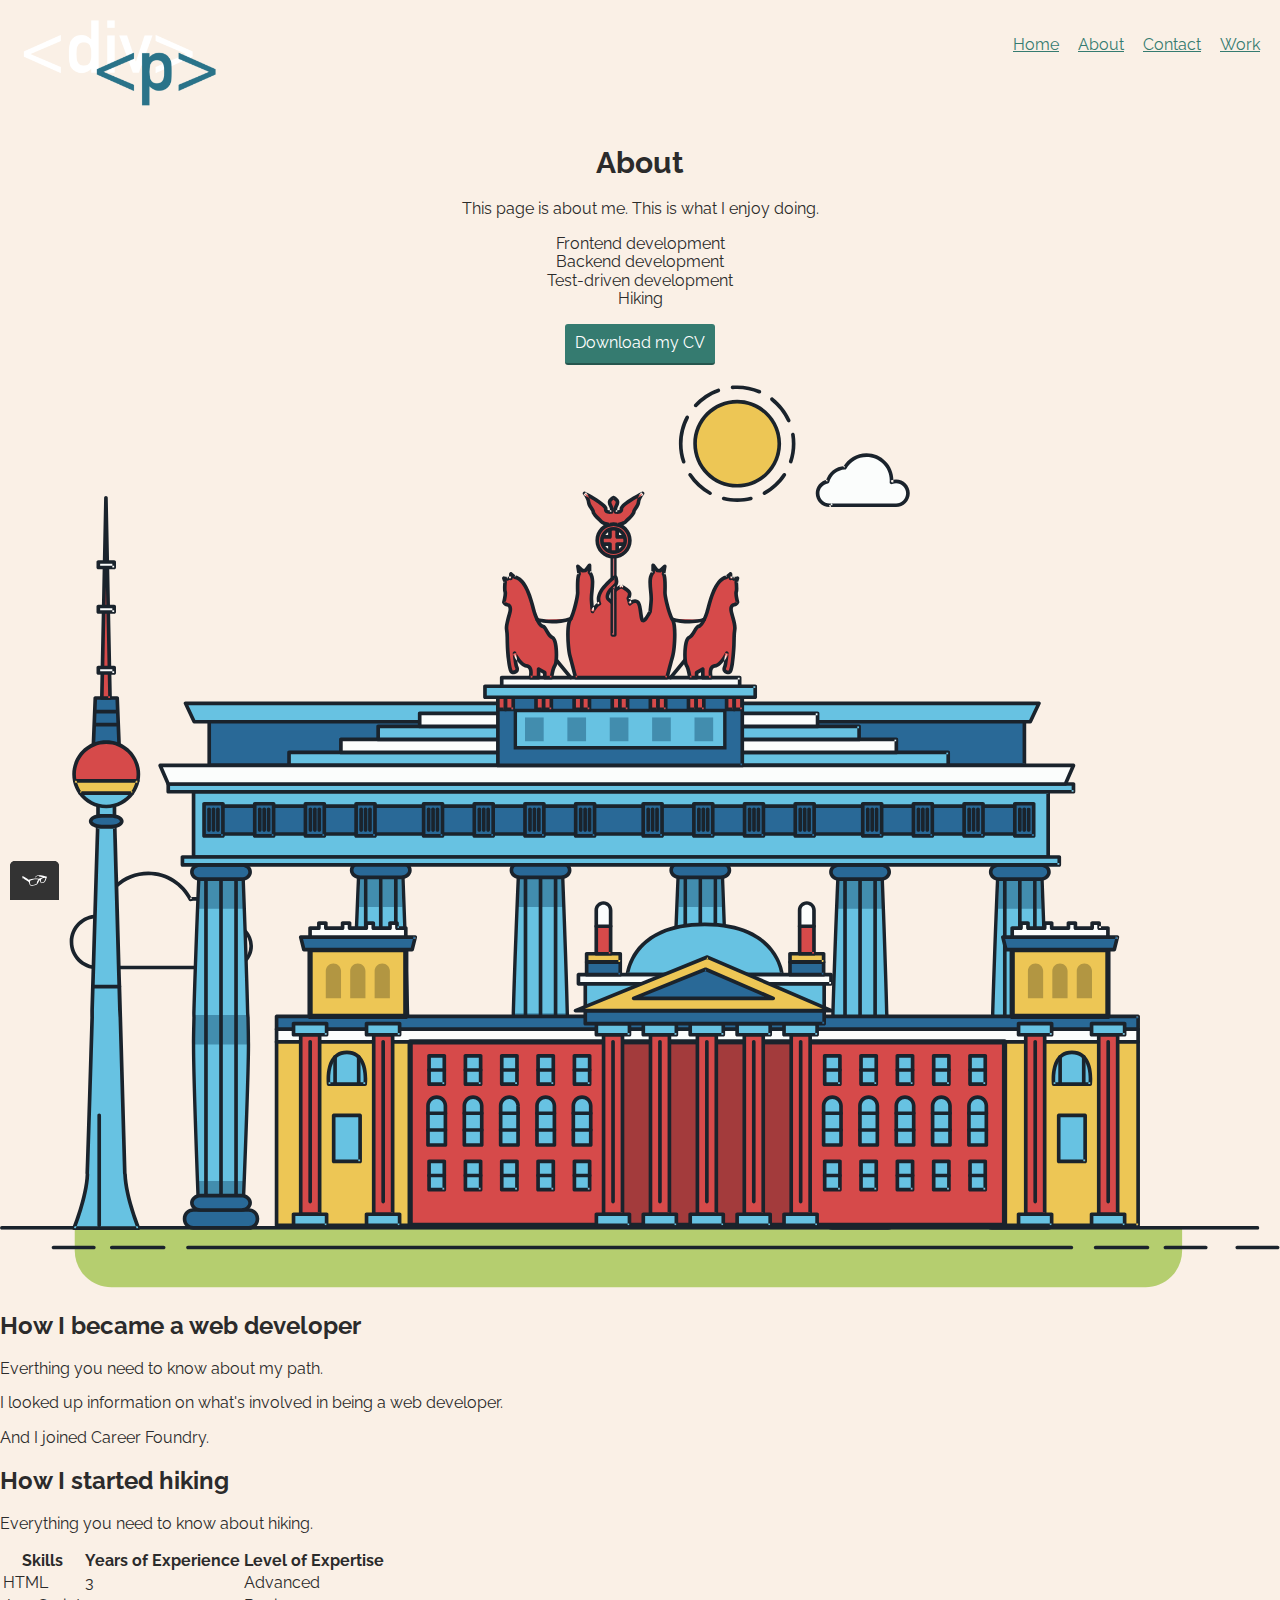
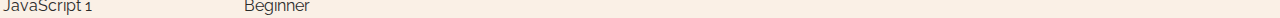
==== about.html @ 0a3f0742 "change favicon" ====
<!DOCTYPE html>
<html>
<head>
    <title>About me</title>
    <link rel="shortcut icon" type="image/png" href="img/arrow-32x32.png">
    <link rel="stylesheet" type="text/css" href="css/normalize.css">
    <link href="https://fonts.googleapis.com/css2?family=Raleway:ital,wght@1,200&display=swap" rel="stylesheet">
    <link rel="stylesheet" type="text/css" href="css/styles.css">
</head>
<body>
    <header class="page-header">
        <!--add a logo-->
        <img src="img/logo.png" alt="logo" class="page-header_item">
        <nav class="main-navigation page-header_item">
            <ul role="menubar" class="navigation-list">
                <li role="presentation">
                    <a href="index.html" role="menuitem" class="navigation-list_item navigation-list_item--active">Home</a>
                </li>
                <li role="presentation">
                    <a href="about.html"role="menuitem" class="navigation-list_item">About</a>
                </li>
                <li role="presentation">
                    <a href="contact.html" role="menuitem" class="navigation-list_item">Contact</a>
                </li>
                <li role="presentation">
                    <a href="work.html" role="menuitem" class="navigation-list_item">Work</a>
                </li>
            </ul>
        </nav>
    </header>
    <div class="about">
        <h1>About</h1>

        <p>This page is about me. This is what I enjoy doing.</p>
        <ul class="list">
            <li>Frontend development</li>
            <li>Backend development</li>
            <li>Test-driven development</li>
            <li>Hiking</li>
        </ul>
        <a href="files/cv.pdf" class="button" download>Download my CV</a>
    </div>
    <div>
        <svg id="about-picture" xmlns="http://www.w3.org/2000/svg" class="berlin-illustration" height="auto" viewBox="0 0 700 505" xmlns:xlink="http://www.w3.org/1999/xlink">
            <defs>
                <polygon id="a" points=".06 231.917 .06 .929 688.717 .929 688.717 231.917"></polygon>
            </defs>
            <g fill="none" fill-rule="evenodd">
              <g transform="translate(0 241)" class="cloud-front">
              <path fill="#1A232C" d="M87.602,29 L87.602,28 C87.326,28.001 87.103,28.024 86.927,28.033 L86.979,29.031 L87.947,28.78 C85.741,20.282 78.041,14.002 68.852,14 C67.858,14 66.904,14.096 65.98,14.231 L66.125,15.22 L67.019,14.772 C62.626,6.015 53.567,0.001 43.102,0 C29.041,0.002 17.524,10.848 16.443,24.632 L17.44,24.71 L17.606,23.724 C16.803,23.589 15.969,23.5 15.102,23.5 C6.817,23.501 0.102,30.215 0.102,38.5 C0.102,46.785 6.817,53.499 15.102,53.5 L87.602,53.5 C94.644,53.499 100.351,47.792 100.352,40.75 C100.351,33.708 94.644,28.001 87.602,28 L87.602,30 C90.573,30 93.254,31.202 95.203,33.149 C97.15,35.097 98.351,37.778 98.352,40.75 C98.351,43.722 97.15,46.403 95.203,48.351 C93.254,50.298 90.573,51.5 87.602,51.5 L15.102,51.5 C11.509,51.5 8.265,50.046 5.909,47.692 C3.555,45.337 2.102,42.093 2.102,38.5 C2.102,34.907 3.555,31.663 5.909,29.308 C8.265,26.954 11.509,25.5 15.102,25.5 C15.831,25.5 16.553,25.575 17.273,25.697 C17.551,25.743 17.832,25.672 18.055,25.499 C18.277,25.325 18.414,25.07 18.436,24.789 C19.436,12.04 30.094,1.998 43.102,2 C52.786,1.999 61.163,7.564 65.231,15.669 C65.425,16.055 65.842,16.272 66.27,16.21 C67.132,16.084 67.988,16 68.852,16 C77.108,15.998 84.027,21.647 86.011,29.283 C86.13,29.741 86.557,30.054 87.031,30.03 C87.27,30.017 87.457,29.999 87.602,30 L87.602,29" transform="translate(38 36)"></path>
                </g>
                <path fill="#B5CE6F" d="M646.484,484.382 C646.484,489.501 644.531,494.62 640.627,498.525 C636.722,502.43 631.603,504.382 626.484,504.382 L60.873,504.382 C55.754,504.382 50.636,502.43 46.731,498.525 C42.826,494.62 40.873,489.501 40.873,484.382 L40.873,471.917 L646.484,471.917 L646.484,484.382"></path>
                <polyline fill="#67C2E2" points="334.824 185.029 101.449 185.029 106.209 195.08 563.438 195.08 568.2 185.029 334.824 185.029"></polyline>
                <path fill="#1A232C" d="M334.824,185.029 L334.824,184.029 L101.449,184.029 C101.104,184.029 100.788,184.203 100.604,184.494 C100.42,184.785 100.398,185.146 100.545,185.457 L105.306,195.508 C105.471,195.856 105.824,196.079 106.209,196.079 L563.438,196.079 C563.824,196.079 564.177,195.856 564.342,195.508 L569.104,185.457 C569.251,185.146 569.229,184.785 569.045,184.494 C568.861,184.203 568.544,184.029 568.2,184.029 L334.824,184.029 L334.824,186.029 L566.62,186.029 L562.806,194.08 L106.842,194.08 L103.029,186.029 L334.824,186.029 L334.824,185.029"></path>
                <polygon fill="#296997" points="114.416 218.974 560.222 218.974 560.222 195.08 114.416 195.08"></polygon>
                <path fill="#1A232C" d="M560.222,218.974 L560.222,217.974 L115.416,217.974 L115.416,196.079 L559.222,196.079 L559.222,218.974 L560.222,218.974 L560.222,217.974 L560.222,218.974 L561.222,218.974 L561.222,195.08 C561.222,194.816 561.115,194.559 560.929,194.372 C560.742,194.186 560.485,194.08 560.222,194.08 L114.416,194.08 C114.152,194.08 113.895,194.186 113.708,194.372 C113.522,194.559 113.416,194.816 113.416,195.08 L113.416,218.974 C113.416,219.237 113.522,219.495 113.708,219.681 C113.895,219.867 114.152,219.974 114.416,219.974 L560.222,219.974 C560.485,219.974 560.742,219.867 560.929,219.681 C561.115,219.495 561.222,219.237 561.222,218.974 L560.222,218.974"></path>
                <polygon fill="#67C2E2" points="105.85 269.08 573.225 269.08 573.225 233.398 105.85 233.398"></polygon>
                <path fill="#1A232C" d="M573.225,233.398 L573.225,232.398 L105.85,232.398 C105.587,232.398 105.329,232.505 105.143,232.691 C104.957,232.877 104.85,233.134 104.85,233.398 L104.85,269.08 C104.85,269.344 104.957,269.601 105.143,269.788 C105.329,269.974 105.587,270.08 105.85,270.08 L573.225,270.08 C573.488,270.08 573.745,269.974 573.932,269.788 C574.118,269.601 574.225,269.344 574.225,269.08 L574.225,233.398 C574.225,233.134 574.118,232.877 573.932,232.691 C573.745,232.505 573.488,232.398 573.225,232.398 L573.225,233.398 L572.225,233.398 L572.225,268.08 L106.85,268.08 L106.85,234.398 L573.225,234.398 L573.225,233.398 L572.225,233.398 L573.225,233.398"></path>
                <polygon fill="#296997" points="116.751 256.508 562.557 256.508 562.557 241.243 116.751 241.243"></polygon>
                <path fill="#1A232C" d="M562.557,256.508 L562.557,255.508 L117.75,255.508 L117.75,242.243 L561.557,242.243 L561.557,256.508 L562.557,256.508 L562.557,255.508 L562.557,256.508 L563.557,256.508 L563.557,241.243 C563.557,240.979 563.45,240.722 563.264,240.535 C563.078,240.349 562.82,240.243 562.557,240.243 L116.75,240.243 C116.487,240.243 116.23,240.349 116.043,240.535 C115.857,240.722 115.751,240.979 115.751,241.243 L115.751,256.508 C115.751,256.771 115.857,257.029 116.043,257.215 C116.23,257.401 116.487,257.508 116.751,257.508 L562.557,257.508 C562.82,257.508 563.077,257.401 563.264,257.215 C563.45,257.029 563.557,256.771 563.557,256.508 L562.557,256.508"></path>
                <polygon fill="#67C2E2" points="158.07 218.974 518.563 218.974 518.563 211.858 158.07 211.858"></polygon>
                <path fill="#1A232C" d="M518.563,211.858 L518.563,210.858 L158.07,210.858 C157.807,210.858 157.549,210.964 157.363,211.151 C157.177,211.337 157.07,211.594 157.07,211.858 L157.07,218.974 C157.07,219.237 157.177,219.495 157.363,219.681 C157.549,219.867 157.807,219.974 158.07,219.974 L518.563,219.974 C518.826,219.974 519.083,219.867 519.27,219.681 C519.456,219.495 519.562,219.237 519.562,218.974 L519.562,211.858 C519.562,211.594 519.456,211.337 519.27,211.151 C519.083,210.964 518.826,210.858 518.563,210.858 L518.563,211.858 L517.563,211.858 L517.563,217.974 L159.07,217.974 L159.07,212.858 L518.563,212.858 L518.563,211.858 L517.563,211.858 L518.563,211.858"></path>
                <polygon fill="#FBFDFC" points="186.438 211.858 490.194 211.858 490.194 204.741 186.438 204.741"></polygon>
                <path fill="#1A232C" d="M490.194,204.741 L490.194,203.741 L186.438,203.741 C186.175,203.741 185.917,203.848 185.731,204.034 C185.545,204.221 185.438,204.478 185.438,204.741 L185.438,211.858 C185.438,212.121 185.545,212.379 185.731,212.565 C185.917,212.751 186.175,212.858 186.438,212.858 L490.194,212.858 C490.458,212.858 490.715,212.751 490.902,212.565 C491.088,212.379 491.194,212.121 491.194,211.858 L491.194,204.741 C491.194,204.478 491.088,204.221 490.902,204.034 C490.715,203.848 490.458,203.741 490.194,203.741 L490.194,204.741 L489.194,204.741 L489.194,210.858 L187.438,210.858 L187.438,205.741 L490.194,205.741 L490.194,204.741 L489.194,204.741 L490.194,204.741"></path>
                <polygon fill="#67C2E2" points="206.805 204.741 469.828 204.741 469.828 197.624 206.805 197.624"></polygon>
                <path fill="#1A232C" d="M469.828,197.624 L469.828,196.624 L206.805,196.624 C206.541,196.624 206.284,196.731 206.098,196.917 C205.911,197.103 205.805,197.361 205.805,197.624 L205.805,204.741 C205.805,205.005 205.911,205.262 206.098,205.449 C206.284,205.635 206.541,205.741 206.805,205.741 L469.828,205.741 C470.091,205.741 470.349,205.635 470.535,205.449 C470.722,205.262 470.828,205.005 470.828,204.741 L470.828,197.624 C470.828,197.361 470.722,197.103 470.535,196.917 C470.349,196.731 470.091,196.624 469.828,196.624 L469.828,197.624 L468.828,197.624 L468.828,203.741 L207.805,203.741 L207.805,198.624 L469.828,198.624 L469.828,197.624 L468.828,197.624 L469.828,197.624"></path>
                <polygon fill="#FBFDFC" points="229.521 197.624 447.111 197.624 447.111 190.509 229.521 190.509"></polygon>
                <path fill="#1A232C" d="M447.111,190.509 L447.111,189.509 L229.521,189.509 C229.258,189.509 229,189.616 228.814,189.802 C228.628,189.988 228.521,190.246 228.521,190.509 L228.521,197.624 C228.521,197.888 228.628,198.145 228.814,198.332 C229,198.518 229.258,198.624 229.521,198.624 L447.111,198.624 C447.375,198.624 447.632,198.518 447.818,198.332 C448.005,198.145 448.111,197.888 448.111,197.624 L448.111,190.509 C448.111,190.246 448.005,189.988 447.818,189.802 C447.632,189.616 447.375,189.509 447.111,189.509 L447.111,190.509 L446.111,190.509 L446.111,196.624 L230.521,196.624 L230.521,191.509 L447.111,191.509 L447.111,190.509 L446.111,190.509 L447.111,190.509"></path>
                <path fill="#67C2E2" d="M135.607,355.447 C135.163,337.766 134.264,313.326 133.648,297.387 C133.274,287.721 133.004,281.18 133.004,281.18 L108.722,281.18 C108.722,281.18 108.452,287.721 108.079,297.387 C107.462,313.326 106.563,337.766 106.119,355.447 C105.953,362.059 105.85,367.732 105.85,371.653 L105.85,371.654 C105.85,386.117 107.243,424.332 108.089,446.189 C108.457,455.706 108.722,462.126 108.722,462.126 L133.004,462.126 C133.004,462.126 133.269,455.706 133.637,446.189 C134.482,424.332 135.876,386.117 135.876,371.654 L135.876,371.653 C135.876,367.732 135.773,362.059 135.607,355.447"></path>
                <path fill="#428DAE" d="M133.648 297.387L108.079 297.387C108.452 287.721 108.722 281.18 108.722 281.18L133.004 281.18C133.004 281.18 133.274 287.721 133.648 297.387M135.876 371.654L105.85 371.654 105.85 371.653C105.85 367.732 105.953 362.059 106.119 355.447L135.607 355.447C135.773 362.059 135.876 367.732 135.876 371.653L135.876 371.654M133.004 462.126L108.722 462.126C108.722 462.126 108.457 455.706 108.089 446.189L133.637 446.189C133.269 455.706 133.004 462.126 133.004 462.126"></path>
                <path fill="#1A232C" d="M109.612,461.199 L132.114,461.199 C132.447,453.007 134.949,390.886 134.949,371.653 C134.949,352.42 132.447,290.299 132.114,282.108 L109.612,282.108 C109.279,290.299 106.778,352.42 106.778,371.653 C106.778,390.886 109.279,453.007 109.612,461.199 Z M133.895,463.054 L107.832,463.054 L107.794,462.164 C107.766,461.466 104.922,392.193 104.922,371.653 C104.922,351.114 107.766,281.839 107.794,281.142 L107.832,280.252 L133.895,280.252 L133.931,281.142 C133.96,281.839 136.804,351.114 136.804,371.653 C136.804,392.193 133.96,461.466 133.931,462.164 L133.895,463.054 L133.895,463.054 Z"></path>
                <path fill="#1A232C" d="M111.638 281.18L111.638 462.126C111.638 462.679 112.086 463.126 112.638 463.126 113.19 463.126 113.638 462.679 113.638 462.126L113.638 281.18C113.638 280.628 113.19 280.18 112.638 280.18 112.086 280.18 111.638 280.628 111.638 281.18M119.863 281.18L119.863 462.126C119.863 462.679 120.311 463.126 120.863 463.126 121.416 463.126 121.863 462.679 121.863 462.126L121.863 281.18C121.863 280.628 121.416 280.18 120.863 280.18 120.311 280.18 119.863 280.628 119.863 281.18M128.088 281.18L128.088 462.126C128.088 462.679 128.536 463.126 129.088 463.126 129.64 463.126 130.088 462.679 130.088 462.126L130.088 281.18C130.088 280.628 129.64 280.18 129.088 280.18 128.536 280.18 128.088 280.628 128.088 281.18"></path>
                <path fill="#296997" d="M136.79,277.265 C136.79,279.418 134.675,281.18 132.09,281.18 L109.636,281.18 C107.051,281.18 104.936,279.418 104.936,277.265 C104.936,275.111 107.051,273.349 109.636,273.349 L132.09,273.349 C134.675,273.349 136.79,275.111 136.79,277.265"></path>
                <path fill="#1A232C" d="M136.79,277.265 L135.79,277.265 C135.789,278.005 135.433,278.704 134.769,279.262 C134.109,279.814 133.155,280.181 132.09,280.18 L109.636,280.18 C108.571,280.181 107.617,279.814 106.956,279.262 C106.293,278.704 105.936,278.005 105.936,277.265 C105.936,276.524 106.293,275.825 106.957,275.267 C107.617,274.715 108.571,274.348 109.636,274.349 L132.09,274.349 C133.155,274.348 134.109,274.716 134.769,275.267 C135.433,275.825 135.789,276.524 135.79,277.265 L137.79,277.265 C137.791,275.851 137.09,274.593 136.049,273.731 C135.006,272.863 133.61,272.35 132.09,272.349 L109.636,272.349 C108.116,272.35 106.72,272.863 105.676,273.731 C104.636,274.593 103.935,275.851 103.936,277.265 C103.935,278.678 104.636,279.937 105.677,280.798 C106.72,281.666 108.116,282.179 109.636,282.18 L132.09,282.18 C133.61,282.179 135.006,281.666 136.049,280.798 C137.09,279.937 137.791,278.678 137.79,277.265 L136.79,277.265"></path>
                <path fill="#296997" d="M140.775,467.217 C140.775,469.803 138.661,471.917 136.076,471.917 L105.65,471.917 C103.065,471.917 100.951,469.803 100.951,467.217 L100.951,466.825 C100.951,464.241 103.065,462.126 105.65,462.126 L136.076,462.126 C138.661,462.126 140.775,464.241 140.775,466.825 L140.775,467.217"></path>
                <path fill="#1A232C" d="M140.775,467.217 L139.775,467.217 C139.775,468.235 139.361,469.155 138.688,469.83 C138.013,470.503 137.093,470.917 136.076,470.917 L105.65,470.917 C104.633,470.917 103.713,470.504 103.038,469.83 C102.365,469.155 101.951,468.235 101.951,467.217 L101.951,466.825 C101.951,465.808 102.365,464.889 103.038,464.214 C103.713,463.54 104.633,463.127 105.65,463.126 L136.076,463.126 C137.093,463.127 138.013,463.54 138.688,464.214 C139.362,464.889 139.775,465.808 139.775,466.825 L139.775,467.217 L141.775,467.217 L141.775,466.825 C141.772,463.684 139.217,461.13 136.076,461.126 L105.65,461.126 C102.509,461.13 99.955,463.684 99.951,466.825 L99.951,467.217 C99.954,470.36 102.509,472.914 105.65,472.917 L136.076,472.917 C139.217,472.914 141.772,470.36 141.775,467.217 L140.775,467.217"></path>
                <path fill="#296997" d="M136.79,458.208 C136.79,460.363 134.675,462.126 132.09,462.126 L109.636,462.126 C107.051,462.126 104.936,460.363 104.936,458.208 C104.936,456.057 107.051,454.292 109.636,454.292 L132.09,454.292 C134.675,454.292 136.79,456.057 136.79,458.208"></path>
                <path fill="#1A232C" d="M136.79,458.208 L135.79,458.208 C135.789,458.949 135.432,459.649 134.769,460.207 C134.108,460.76 133.154,461.128 132.09,461.126 L109.636,461.126 C108.572,461.128 107.617,460.76 106.957,460.207 C106.293,459.649 105.936,458.949 105.936,458.208 C105.936,457.47 106.293,456.77 106.957,456.212 C107.617,455.659 108.572,455.291 109.636,455.292 L132.09,455.292 C133.154,455.291 134.108,455.659 134.769,456.212 C135.433,456.77 135.789,457.47 135.79,458.208 L137.79,458.208 C137.791,456.796 137.09,455.538 136.05,454.675 C135.006,453.808 133.61,453.294 132.09,453.292 L109.636,453.292 C108.115,453.294 106.719,453.808 105.676,454.675 C104.636,455.538 103.935,456.796 103.936,458.208 C103.935,459.622 104.636,460.881 105.676,461.743 C106.72,462.611 108.116,463.125 109.636,463.126 L132.09,463.126 C133.61,463.125 135.006,462.611 136.05,461.743 C137.09,460.881 137.791,459.622 137.79,458.208 L136.79,458.208"></path>
                <path fill="#67C2E2" d="M572.471,355.447 C572.025,337.766 571.126,313.326 570.51,297.387 C570.137,287.721 569.867,281.18 569.867,281.18 L545.585,281.18 C545.585,281.18 545.315,287.721 544.942,297.387 C544.326,313.326 543.427,337.766 542.981,355.447 C542.815,362.059 542.713,367.732 542.713,371.653 L542.713,371.654 C542.713,386.117 544.107,424.332 544.952,446.189 C545.32,455.706 545.585,462.126 545.585,462.126 L569.867,462.126 C569.867,462.126 570.132,455.706 570.499,446.189 C571.346,424.332 572.739,386.117 572.739,371.654 L572.739,371.653 C572.739,367.732 572.637,362.059 572.471,355.447"></path>
                <path fill="#428DAE" d="M569.582 297.387L566.951 297.387 566.951 282.108 568.977 282.108C569.063 284.206 569.29 289.841 569.582 297.387M564.951 297.387L545.871 297.387C546.162 289.841 546.39 284.206 546.476 282.108L564.951 282.108 564.951 297.387M571.8 369.187L566.951 369.187 566.951 356.265 571.562 356.265C571.685 361.272 571.771 365.701 571.8 369.187M564.951 369.187L543.653 369.187C543.684 365.512 543.777 360.79 543.912 355.447L553.551 355.447 553.551 356.265 564.951 356.265 564.951 369.187"></path>
                <path fill="#1A232C" d="M546.476,461.199 L568.977,461.199 C569.31,453.007 571.812,390.886 571.812,371.653 C571.812,352.42 569.31,290.299 568.977,282.108 L546.476,282.108 C546.142,290.299 543.642,352.42 543.642,371.653 C543.642,390.886 546.142,453.007 546.476,461.199 M570.758,463.054 L544.694,463.054 L544.658,462.164 C544.629,461.466 541.785,392.193 541.785,371.653 C541.785,351.114 544.629,281.839 544.658,281.142 L544.694,280.252 L570.758,280.252 L570.795,281.142 C570.823,281.839 573.667,351.114 573.667,371.653 C573.667,392.193 570.823,461.466 570.795,462.164 L570.758,463.054"></path>
                <path fill="#1A232C" d="M548.501 281.18L548.501 462.126C548.501 462.679 548.949 463.126 549.501 463.126 550.053 463.126 550.501 462.679 550.501 462.126L550.501 281.18C550.501 280.628 550.053 280.18 549.501 280.18 548.949 280.18 548.501 280.628 548.501 281.18M556.727 281.18L556.727 462.126C556.727 462.679 557.174 463.126 557.727 463.126 558.279 463.126 558.727 462.679 558.727 462.126L558.727 281.18C558.727 280.628 558.279 280.18 557.727 280.18 557.174 280.18 556.727 280.628 556.727 281.18M564.951 281.18L564.951 462.126C564.951 462.679 565.399 463.126 565.951 463.126 566.503 463.126 566.951 462.679 566.951 462.126L566.951 281.18C566.951 280.628 566.503 280.18 565.951 280.18 565.399 280.18 564.951 280.628 564.951 281.18"></path>
                <path fill="#296997" d="M573.653,277.265 C573.653,279.418 571.537,281.18 568.953,281.18 L546.499,281.18 C543.915,281.18 541.799,279.418 541.799,277.265 C541.799,275.111 543.915,273.349 546.499,273.349 L568.953,273.349 C571.537,273.349 573.653,275.111 573.653,277.265"></path>
                <path fill="#1A232C" d="M573.653,277.265 L572.653,277.265 C572.653,278.005 572.296,278.704 571.632,279.262 C570.972,279.814 570.017,280.181 568.953,280.18 L546.499,280.18 C545.435,280.181 544.48,279.814 543.82,279.262 C543.156,278.704 542.8,278.005 542.799,277.265 C542.8,276.525 543.156,275.825 543.82,275.267 C544.481,274.715 545.435,274.348 546.499,274.349 L568.953,274.349 C570.017,274.348 570.972,274.715 571.632,275.267 C572.296,275.825 572.653,276.525 572.653,277.265 L574.653,277.265 C574.654,275.851 573.953,274.593 572.912,273.731 C571.869,272.863 570.473,272.35 568.953,272.349 L546.499,272.349 C544.979,272.35 543.583,272.863 542.54,273.731 C541.499,274.593 540.798,275.851 540.799,277.265 C540.798,278.679 541.499,279.937 542.54,280.798 C543.583,281.666 544.979,282.179 546.499,282.18 L568.953,282.18 C570.473,282.179 571.869,281.666 572.912,280.798 C573.953,279.937 574.654,278.679 574.653,277.265 L573.653,277.265"></path>
                <path fill="#296997" d="M577.639,467.217 C577.639,469.803 575.524,471.917 572.938,471.917 L542.514,471.917 C539.929,471.917 537.813,469.803 537.813,467.217 L537.813,466.825 C537.813,464.241 539.929,462.126 542.514,462.126 L572.938,462.126 C575.524,462.126 577.639,464.241 577.639,466.825 L577.639,467.217"></path>
                <path fill="#1A232C" d="M577.639,467.217 L576.639,467.217 C576.638,468.235 576.225,469.155 575.551,469.83 C574.876,470.503 573.956,470.917 572.938,470.917 L542.514,470.917 C541.497,470.917 540.576,470.503 539.901,469.83 C539.227,469.155 538.814,468.234 538.813,467.217 L538.813,466.825 C538.814,465.808 539.227,464.889 539.901,464.214 C540.576,463.54 541.497,463.127 542.514,463.126 L572.938,463.126 C573.956,463.127 574.876,463.54 575.551,464.214 C576.225,464.888 576.638,465.808 576.639,466.825 L576.639,467.217 L578.639,467.217 L578.639,466.825 C578.635,463.684 576.081,461.13 572.938,461.126 L542.514,461.126 C539.372,461.13 536.817,463.684 536.813,466.825 L536.813,467.217 C536.817,470.36 539.372,472.914 542.514,472.917 L572.938,472.917 C576.081,472.914 578.635,470.359 578.639,467.217 L577.639,467.217"></path>
                <path fill="#296997" d="M573.653,458.208 C573.653,460.363 571.537,462.126 568.953,462.126 L546.499,462.126 C543.915,462.126 541.799,460.363 541.799,458.208 C541.799,456.057 543.915,454.292 546.499,454.292 L568.953,454.292 C571.537,454.292 573.653,456.057 573.653,458.208"></path>
                <path fill="#1A232C" d="M573.653,458.208 L572.653,458.208 C572.653,458.949 572.296,459.649 571.632,460.207 C570.971,460.76 570.017,461.128 568.953,461.126 L546.499,461.126 C545.435,461.128 544.481,460.76 543.82,460.207 C543.157,459.649 542.799,458.949 542.799,458.208 C542.799,457.47 543.156,456.77 543.82,456.212 C544.481,455.659 545.435,455.291 546.499,455.292 L568.953,455.292 C570.017,455.291 570.971,455.659 571.632,456.212 C572.296,456.77 572.653,457.47 572.653,458.208 L574.653,458.208 C574.654,456.796 573.953,455.538 572.912,454.675 C571.869,453.808 570.473,453.294 568.953,453.292 L546.499,453.292 C544.979,453.294 543.583,453.808 542.54,454.675 C541.499,455.538 540.798,456.796 540.799,458.208 C540.798,459.622 541.499,460.881 542.54,461.743 C543.583,462.611 544.979,463.125 546.499,463.126 L568.953,463.126 C570.473,463.125 571.869,462.611 572.912,461.743 C573.953,460.881 574.654,459.622 574.653,458.208 L573.653,458.208"></path>
                <path fill="#67C2E2" d="M485.098,355.447 C484.654,337.766 483.753,313.326 483.137,297.387 C482.764,287.721 482.494,281.18 482.494,281.18 L458.213,281.18 C458.213,281.18 457.942,287.721 457.569,297.387 C456.953,313.326 456.055,337.766 455.608,355.447 C455.443,362.059 455.34,367.732 455.34,371.653 L455.34,371.654 C455.34,386.117 456.733,424.332 457.58,446.189 C457.948,455.706 458.213,462.126 458.213,462.126 L482.494,462.126 C482.494,462.126 482.759,455.706 483.126,446.189 C483.973,424.332 485.366,386.117 485.366,371.654 L485.366,371.653 C485.366,367.732 485.265,362.059 485.098,355.447"></path>
                <path fill="#428DAE" d="M483.137 297.387L457.569 297.387C457.942 287.721 458.213 281.18 458.213 281.18L482.494 281.18C482.494 281.18 482.764 287.721 483.137 297.387M485.355 369.187L455.351 369.187C455.382 365.502 455.475 360.78 455.608 355.447L485.098 355.447C485.232 360.78 485.325 365.502 485.355 369.187"></path>
                <path fill="#1A232C" d="M459.103,461.199 L481.605,461.199 C481.938,453.007 484.439,390.886 484.439,371.653 C484.439,352.42 481.938,290.299 481.605,282.108 L459.103,282.108 C458.769,290.299 456.268,352.42 456.268,371.653 C456.268,390.886 458.769,453.007 459.103,461.199 Z M483.386,463.054 L457.321,463.054 L457.285,462.164 C457.256,461.466 454.412,392.193 454.412,371.653 C454.412,351.114 457.256,281.839 457.285,281.142 L457.321,280.252 L483.386,280.252 L483.422,281.142 C483.45,281.839 486.294,351.114 486.294,371.653 C486.294,392.193 483.45,461.466 483.422,462.164 L483.386,463.054 L483.386,463.054 Z"></path>
                <path fill="#1A232C" d="M461.128 281.18L461.128 462.126C461.128 462.679 461.576 463.126 462.128 463.126 462.68 463.126 463.128 462.679 463.128 462.126L463.128 281.18C463.128 280.628 462.68 280.18 462.128 280.18 461.576 280.18 461.128 280.628 461.128 281.18M469.354 281.18L469.354 462.126C469.354 462.679 469.801 463.126 470.354 463.126 470.906 463.126 471.354 462.679 471.354 462.126L471.354 281.18C471.354 280.628 470.906 280.18 470.354 280.18 469.801 280.18 469.354 280.628 469.354 281.18M477.578 281.18L477.578 462.126C477.578 462.679 478.026 463.126 478.578 463.126 479.13 463.126 479.578 462.679 479.578 462.126L479.578 281.18C479.578 280.628 479.13 280.18 478.578 280.18 478.026 280.18 477.578 280.628 477.578 281.18"></path>
                <path fill="#296997" d="M486.281,277.265 C486.281,279.418 484.164,281.18 481.58,281.18 L459.126,281.18 C456.542,281.18 454.426,279.418 454.426,277.265 C454.426,275.111 456.542,273.349 459.126,273.349 L481.58,273.349 C484.164,273.349 486.281,275.111 486.281,277.265"></path>
                <path fill="#1A232C" d="M486.281,277.265 L485.281,277.265 C485.281,278.005 484.924,278.704 484.26,279.262 C483.599,279.814 482.644,280.181 481.58,280.18 L459.126,280.18 C458.062,280.181 457.107,279.814 456.447,279.262 C455.783,278.704 455.427,278.005 455.426,277.265 C455.427,276.525 455.783,275.825 456.447,275.267 C457.108,274.715 458.062,274.348 459.126,274.349 L481.58,274.349 C482.644,274.348 483.599,274.716 484.26,275.268 C484.924,275.825 485.281,276.525 485.281,277.265 L487.281,277.265 C487.282,275.851 486.58,274.593 485.54,273.731 C484.496,272.863 483.1,272.35 481.58,272.349 L459.126,272.349 C457.606,272.35 456.21,272.863 455.167,273.731 C454.126,274.593 453.425,275.851 453.426,277.265 C453.425,278.679 454.126,279.937 455.167,280.798 C456.21,281.666 457.606,282.179 459.126,282.18 L481.58,282.18 C483.1,282.179 484.496,281.666 485.54,280.799 C486.58,279.937 487.282,278.679 487.281,277.265 L486.281,277.265"></path>
                <path fill="#296997" d="M490.266,467.217 C490.266,469.803 488.151,471.917 485.565,471.917 L455.141,471.917 C452.556,471.917 450.44,469.803 450.44,467.217 L450.44,466.825 C450.44,464.241 452.556,462.126 455.141,462.126 L485.565,462.126 C488.151,462.126 490.266,464.241 490.266,466.825 L490.266,467.217"></path>
                <path fill="#1A232C" d="M490.266,467.217 L489.266,467.217 C489.265,468.235 488.852,469.155 488.178,469.83 C487.503,470.503 486.583,470.917 485.565,470.917 L455.141,470.917 C454.124,470.917 453.203,470.503 452.528,469.83 C451.854,469.155 451.441,468.234 451.44,467.217 L451.44,466.825 C451.441,465.808 451.854,464.889 452.528,464.214 C453.203,463.54 454.124,463.127 455.141,463.126 L485.565,463.126 C486.583,463.127 487.503,463.54 488.178,464.214 C488.852,464.888 489.265,465.808 489.266,466.825 L489.266,467.217 L491.266,467.217 L491.266,466.825 C491.262,463.684 488.708,461.13 485.565,461.126 L455.141,461.126 C451.999,461.13 449.444,463.684 449.44,466.825 L449.44,467.217 C449.444,470.36 451.999,472.914 455.141,472.917 L485.565,472.917 C488.708,472.914 491.262,470.359 491.266,467.217 L490.266,467.217"></path>
                <path fill="#296997" d="M486.281,458.208 C486.281,460.363 484.164,462.126 481.58,462.126 L459.126,462.126 C456.542,462.126 454.426,460.363 454.426,458.208 C454.426,456.057 456.542,454.292 459.126,454.292 L481.58,454.292 C484.164,454.292 486.281,456.057 486.281,458.208"></path>
                <path fill="#1A232C" d="M486.281,458.208 L485.281,458.208 C485.281,458.949 484.923,459.649 484.26,460.207 C483.599,460.76 482.644,461.128 481.58,461.126 L459.126,461.126 C458.062,461.128 457.108,460.76 456.447,460.207 C455.784,459.649 455.427,458.949 455.426,458.208 C455.426,457.47 455.783,456.77 456.447,456.212 C457.108,455.659 458.062,455.291 459.126,455.292 L481.58,455.292 C482.644,455.291 483.598,455.659 484.26,456.212 C484.924,456.77 485.281,457.47 485.281,458.208 L487.281,458.208 C487.282,456.795 486.58,455.538 485.54,454.675 C484.496,453.808 483.1,453.294 481.58,453.292 L459.126,453.292 C457.606,453.294 456.21,453.808 455.167,454.675 C454.126,455.538 453.425,456.796 453.426,458.208 C453.425,459.622 454.126,460.881 455.167,461.743 C456.21,462.611 457.606,463.125 459.126,463.126 L481.58,463.126 C483.1,463.125 484.496,462.611 485.54,461.743 C486.581,460.881 487.282,459.622 487.281,458.208 L486.281,458.208"></path>
                <path fill="#67C2E2" d="M397.726,354.466 C397.28,336.787 396.381,312.346 395.765,296.407 C395.392,286.742 395.122,280.2 395.122,280.2 L370.84,280.2 C370.84,280.2 370.57,286.742 370.197,296.407 C369.581,312.346 368.682,336.787 368.236,354.466 C368.07,361.078 367.968,366.751 367.968,370.672 L367.968,370.673 C367.968,385.136 369.361,423.352 370.207,445.208 C370.575,454.726 370.84,461.146 370.84,461.146 L395.122,461.146 C395.122,461.146 395.386,454.726 395.754,445.208 C396.601,423.352 397.994,385.136 397.994,370.673 L397.994,370.672 C397.994,366.751 397.892,361.078 397.726,354.466"></path>
                <path fill="#428DAE" d="M394.837 296.407L392.206 296.407 392.206 281.127 394.233 281.127C394.318 283.225 394.545 288.861 394.837 296.407L394.837 296.407zM383.981 296.407L390.206 296.407 390.206 281.127 383.981 281.127 383.981 296.407zM375.756 296.407L381.98 296.407 381.98 281.127 375.756 281.127 375.756 296.407zM373.756 296.407L371.126 296.407C371.417 288.861 371.645 283.225 371.73 281.127L373.756 281.127 373.756 296.407 373.756 296.407zM397.062 369.187L392.206 369.187 392.206 354.466 396.796 354.466C396.943 360.298 397.041 365.389 397.062 369.187L397.062 369.187zM383.981 369.187L390.206 369.187 390.206 354.466 383.981 354.466 383.981 369.187zM375.756 369.187L381.98 369.187 381.98 354.466 375.756 354.466 375.756 369.187zM373.756 369.187L368.9 369.187C368.921 365.389 369.019 360.298 369.166 354.466L373.756 354.466 373.756 369.187 373.756 369.187z"></path>
                <path fill="#1A232C" d="M371.73,460.218 L394.233,460.218 C394.565,452.027 397.066,389.906 397.066,370.672 C397.066,351.44 394.565,289.319 394.233,281.127 L371.73,281.127 C371.397,289.319 368.895,351.44 368.895,370.672 C368.895,389.906 371.397,452.027 371.73,460.218 M396.013,462.074 L369.949,462.074 L369.912,461.184 C369.884,460.486 367.04,391.212 367.04,370.672 C367.04,350.133 369.884,280.859 369.912,280.162 L369.949,279.272 L396.013,279.272 L396.05,280.162 C396.078,280.859 398.922,350.133 398.922,370.672 C398.922,391.212 396.078,460.486 396.05,461.184 L396.013,462.074"></path>
                <path fill="#1A232C" d="M373.756 280.2L373.756 461.146C373.756 461.698 374.203 462.146 374.756 462.146 375.308 462.146 375.756 461.698 375.756 461.146L375.756 280.2C375.756 279.647 375.308 279.2 374.756 279.2 374.203 279.2 373.756 279.647 373.756 280.2M381.98 280.2L381.98 461.146C381.98 461.698 382.428 462.146 382.98 462.146 383.533 462.146 383.981 461.698 383.981 461.146L383.981 280.2C383.981 279.647 383.533 279.2 382.98 279.2 382.428 279.2 381.98 279.647 381.98 280.2M390.206 280.2L390.206 461.146C390.206 461.698 390.654 462.146 391.206 462.146 391.758 462.146 392.206 461.698 392.206 461.146L392.206 280.2C392.206 279.647 391.758 279.2 391.206 279.2 390.654 279.2 390.206 279.647 390.206 280.2"></path>
                <path fill="#296997" d="M398.908,276.285 C398.908,278.439 396.792,280.2 394.208,280.2 L371.754,280.2 C369.17,280.2 367.053,278.439 367.053,276.285 C367.053,274.13 369.17,272.369 371.754,272.369 L394.208,272.369 C396.792,272.369 398.908,274.13 398.908,276.285"></path>
                <path fill="#1A232C" d="M398.908,276.285 L397.908,276.285 C397.907,277.025 397.551,277.724 396.887,278.281 C396.227,278.833 395.272,279.201 394.208,279.2 L371.754,279.2 C370.69,279.201 369.735,278.833 369.074,278.281 C368.41,277.724 368.053,277.025 368.053,276.285 C368.053,275.544 368.41,274.845 369.074,274.287 C369.735,273.735 370.69,273.367 371.754,273.369 L394.208,273.369 C395.272,273.367 396.227,273.735 396.887,274.287 C397.551,274.844 397.907,275.544 397.908,276.285 L399.908,276.285 C399.909,274.871 399.208,273.612 398.167,272.75 C397.124,271.883 395.728,271.37 394.208,271.369 L371.754,271.369 C370.234,271.37 368.838,271.883 367.794,272.75 C366.754,273.612 366.052,274.871 366.053,276.285 C366.052,277.699 366.754,278.957 367.795,279.818 C368.838,280.686 370.234,281.198 371.754,281.2 L394.208,281.2 C395.728,281.198 397.123,280.686 398.167,279.818 C399.208,278.957 399.909,277.698 399.908,276.285 L398.908,276.285"></path>
                <path fill="#296997" d="M402.894,466.237 C402.894,468.823 400.779,470.937 398.193,470.937 L367.768,470.937 C365.183,470.937 363.068,468.823 363.068,466.237 L363.068,465.844 C363.068,463.26 365.183,461.146 367.768,461.146 L398.193,461.146 C400.779,461.146 402.894,463.26 402.894,465.844 L402.894,466.237"></path>
                <path fill="#1A232C" d="M402.894,466.237 L401.894,466.237 C401.893,467.254 401.48,468.174 400.806,468.849 C400.131,469.523 399.211,469.937 398.193,469.937 L367.768,469.937 C366.751,469.937 365.831,469.523 365.156,468.849 C364.482,468.174 364.069,467.254 364.068,466.237 L364.068,465.844 C364.069,464.828 364.482,463.908 365.156,463.233 C365.831,462.56 366.751,462.146 367.768,462.146 L398.193,462.146 C399.211,462.146 400.131,462.56 400.806,463.233 C401.48,463.908 401.893,464.828 401.894,465.844 L401.894,466.237 L403.894,466.237 L403.894,465.844 C403.89,462.703 401.336,460.15 398.193,460.146 L367.768,460.146 C364.626,460.15 362.072,462.703 362.068,465.844 L362.068,466.237 C362.072,469.379 364.626,471.933 367.768,471.937 L398.193,471.937 C401.336,471.933 403.89,469.379 403.894,466.237 L402.894,466.237"></path>
                <path fill="#296997" d="M398.908,457.228 C398.908,459.382 396.792,461.146 394.208,461.146 L371.754,461.146 C369.17,461.146 367.053,459.382 367.053,457.228 C367.053,455.077 369.17,453.312 371.754,453.312 L394.208,453.312 C396.792,453.312 398.908,455.077 398.908,457.228"></path>
                <path fill="#1A232C" d="M398.908,457.228 L397.908,457.228 C397.908,457.968 397.55,458.669 396.887,459.226 C396.226,459.779 395.272,460.147 394.208,460.146 L371.754,460.146 C370.69,460.147 369.736,459.779 369.074,459.226 C368.411,458.668 368.053,457.968 368.053,457.228 C368.053,456.489 368.41,455.789 369.074,455.231 C369.736,454.679 370.69,454.311 371.754,454.312 L394.208,454.312 C395.272,454.311 396.226,454.679 396.887,455.231 C397.551,455.789 397.908,456.489 397.908,457.228 L399.908,457.228 C399.909,455.815 399.208,454.557 398.167,453.695 C397.124,452.827 395.728,452.313 394.208,452.312 L371.754,452.312 C370.234,452.313 368.838,452.827 367.794,453.695 C366.754,454.557 366.052,455.815 366.053,457.228 C366.052,458.642 366.753,459.901 367.794,460.763 C368.838,461.631 370.234,462.145 371.754,462.146 L394.208,462.146 C395.728,462.145 397.124,461.631 398.167,460.763 C399.208,459.9 399.909,458.642 399.908,457.228 L398.908,457.228"></path>
                <path fill="#67C2E2" d="M310.353,354.466 C309.908,336.787 309.009,312.346 308.393,296.407 C308.019,286.742 307.75,280.2 307.75,280.2 L283.467,280.2 C283.467,280.2 283.198,286.742 282.824,296.407 C282.208,312.346 281.309,336.787 280.864,354.466 C280.698,361.078 280.596,366.751 280.596,370.672 L280.596,370.673 C280.596,385.136 281.989,423.352 282.834,445.208 C283.202,454.726 283.467,461.146 283.467,461.146 L307.75,461.146 C307.75,461.146 308.014,454.726 308.382,445.208 C309.228,423.352 310.622,385.136 310.622,370.673 L310.622,370.672 C310.622,366.751 310.518,361.078 310.353,354.466"></path>
                <path fill="#428DAE" d="M308.393 296.407L282.824 296.407C283.198 286.742 283.467 280.2 283.467 280.2L307.75 280.2C307.75 280.2 308.019 286.742 308.393 296.407M310.617 369.187L280.6 369.187C280.621 365.377 280.718 360.285 280.864 354.466L310.353 354.466C310.498 360.285 310.596 365.377 310.617 369.187"></path>
                <path fill="#1A232C" d="M284.357,460.218 L306.86,460.218 C307.193,452.027 309.694,389.906 309.694,370.672 C309.694,351.44 307.193,289.319 306.86,281.127 L284.357,281.127 C284.024,289.319 281.523,351.44 281.523,370.672 C281.523,389.906 284.024,452.027 284.357,460.218 Z M308.639,462.074 L282.576,462.074 L282.54,461.184 C282.511,460.486 279.668,391.212 279.668,370.672 C279.668,350.133 282.511,280.859 282.54,280.162 L282.576,279.272 L308.639,279.272 L308.677,280.162 C308.706,280.859 311.549,350.133 311.549,370.672 C311.549,391.212 308.706,460.486 308.677,461.184 L308.639,462.074 L308.639,462.074 Z"></path>
                <path fill="#1A232C" d="M286.383 280.2L286.383 461.146C286.383 461.698 286.831 462.146 287.383 462.146 287.936 462.146 288.383 461.698 288.383 461.146L288.383 280.2C288.383 279.647 287.936 279.2 287.383 279.2 286.831 279.2 286.383 279.647 286.383 280.2M294.608 280.2L294.608 461.146C294.608 461.698 295.056 462.146 295.608 462.146 296.161 462.146 296.608 461.698 296.608 461.146L296.608 280.2C296.608 279.647 296.161 279.2 295.608 279.2 295.056 279.2 294.608 279.647 294.608 280.2M302.834 280.2L302.834 461.146C302.834 461.698 303.281 462.146 303.834 462.146 304.386 462.146 304.834 461.698 304.834 461.146L304.834 280.2C304.834 279.647 304.386 279.2 303.834 279.2 303.281 279.2 302.834 279.647 302.834 280.2"></path>
                <path fill="#296997" d="M311.535,276.285 C311.535,278.439 309.42,280.2 306.836,280.2 L284.381,280.2 C281.797,280.2 279.681,278.439 279.681,276.285 C279.681,274.13 281.797,272.369 284.381,272.369 L306.836,272.369 C309.42,272.369 311.535,274.13 311.535,276.285"></path>
                <path fill="#1A232C" d="M311.535,276.285 L310.535,276.285 C310.534,277.025 310.177,277.724 309.514,278.282 C308.854,278.833 307.901,279.201 306.836,279.2 L284.381,279.2 C283.316,279.201 282.362,278.833 281.702,278.281 C281.038,277.724 280.681,277.025 280.681,276.285 C280.681,275.544 281.038,274.844 281.702,274.287 C282.362,273.735 283.317,273.367 284.381,273.369 L306.836,273.369 C307.9,273.367 308.854,273.735 309.514,274.287 C310.177,274.844 310.534,275.544 310.535,276.285 L312.535,276.285 C312.535,274.871 311.835,273.613 310.795,272.75 C309.751,271.883 308.356,271.37 306.836,271.369 L284.381,271.369 C282.861,271.37 281.465,271.883 280.422,272.75 C279.381,273.612 278.68,274.871 278.681,276.285 C278.68,277.698 279.381,278.957 280.422,279.818 C281.465,280.686 282.861,281.198 284.381,281.2 L306.836,281.2 C308.356,281.198 309.751,280.685 310.794,279.818 C311.835,278.956 312.535,277.698 312.535,276.285 L311.535,276.285"></path>
                <path fill="#296997" d="M315.522,466.237 C315.522,468.823 313.407,470.937 310.821,470.937 L280.396,470.937 C277.811,470.937 275.696,468.823 275.696,466.237 L275.696,465.844 C275.696,463.26 277.811,461.146 280.396,461.146 L310.821,461.146 C313.407,461.146 315.522,463.26 315.522,465.844 L315.522,466.237"></path>
                <path fill="#1A232C" d="M315.522,466.237 L314.522,466.237 C314.521,467.254 314.108,468.174 313.434,468.849 C312.759,469.523 311.838,469.937 310.821,469.937 L280.396,469.937 C279.379,469.937 278.458,469.523 277.783,468.849 C277.11,468.174 276.696,467.254 276.696,466.237 L276.696,465.844 C276.696,464.828 277.11,463.908 277.783,463.233 C278.458,462.56 279.379,462.146 280.396,462.146 L310.821,462.146 C311.838,462.146 312.759,462.56 313.434,463.233 C314.108,463.908 314.521,464.828 314.522,465.844 L314.522,466.237 L316.521,466.237 L316.521,465.844 C316.518,462.703 313.963,460.15 310.821,460.146 L280.396,460.146 C277.254,460.15 274.7,462.703 274.696,465.844 L274.696,466.237 C274.699,469.379 277.254,471.933 280.396,471.937 L310.821,471.937 C313.963,471.933 316.518,469.379 316.521,466.237 L315.522,466.237"></path>
                <path fill="#296997" d="M311.535,457.228 C311.535,459.382 309.42,461.146 306.836,461.146 L284.381,461.146 C281.797,461.146 279.681,459.382 279.681,457.228 C279.681,455.077 281.797,453.312 284.381,453.312 L306.836,453.312 C309.42,453.312 311.535,455.077 311.535,457.228"></path>
                <path fill="#1A232C" d="M311.535,457.228 L310.535,457.228 C310.534,457.969 310.177,458.669 309.514,459.227 C308.854,459.779 307.9,460.147 306.836,460.146 L284.381,460.146 C283.317,460.147 282.363,459.779 281.702,459.227 C281.038,458.669 280.681,457.968 280.681,457.228 C280.681,456.489 281.038,455.789 281.702,455.231 C282.363,454.679 283.317,454.311 284.381,454.312 L306.836,454.312 C307.9,454.311 308.854,454.679 309.514,455.231 C310.177,455.789 310.534,456.489 310.535,457.228 L312.535,457.228 C312.535,455.815 311.835,454.558 310.795,453.695 C309.752,452.827 308.356,452.313 306.836,452.312 L284.381,452.312 C282.861,452.313 281.465,452.827 280.422,453.695 C279.381,454.557 278.68,455.815 278.681,457.228 C278.68,458.642 279.381,459.9 280.422,460.763 C281.465,461.631 282.861,462.145 284.381,462.146 L306.836,462.146 C308.356,462.145 309.752,461.631 310.795,460.763 C311.835,459.9 312.535,458.641 312.535,457.228 L311.535,457.228"></path>
                <path fill="#67C2E2" d="M222.981,354.466 C222.535,336.787 221.636,312.346 221.02,296.407 C220.647,286.742 220.377,280.2 220.377,280.2 L196.094,280.2 C196.094,280.2 195.825,286.742 195.452,296.407 C194.835,312.346 193.936,336.787 193.491,354.466 C193.325,361.078 193.223,366.751 193.223,370.672 L193.223,370.673 C193.223,385.136 194.616,423.352 195.462,445.208 C195.83,454.726 196.094,461.146 196.094,461.146 L220.377,461.146 C220.377,461.146 220.642,454.726 221.009,445.208 C221.855,423.352 223.249,385.136 223.249,370.673 L223.249,370.672 C223.249,366.751 223.146,361.078 222.981,354.466"></path>
                <path fill="#428DAE" d="M220.091 296.407L209.236 296.407 209.236 281.127 219.487 281.127C219.573 283.225 219.8 288.861 220.091 296.407L220.091 296.407zM201.011 296.407L207.236 296.407 207.236 281.127 201.011 281.127 201.011 296.407zM199.011 296.407L196.381 296.407C196.672 288.861 196.899 283.225 196.985 281.127L199.011 281.127 199.011 296.407 199.011 296.407zM222.317 369.187L209.236 369.187 209.236 356.265 221.923 356.265 221.923 354.466 222.051 354.466C222.198 360.298 222.296 365.389 222.317 369.187L222.317 369.187zM201.011 369.187L207.236 369.187 207.236 356.265 201.011 356.265 201.011 369.187zM199.011 369.187L194.155 369.187C194.174 365.784 194.255 361.345 194.377 356.265L199.011 356.265 199.011 369.187 199.011 369.187z"></path>
                <path fill="#1A232C" d="M196.985,460.218 L219.487,460.218 C219.82,452.027 222.321,389.906 222.321,370.672 C222.321,351.44 219.82,289.319 219.487,281.127 L196.985,281.127 C196.651,289.319 194.151,351.44 194.151,370.672 C194.151,389.906 196.651,452.027 196.985,460.218 M221.267,462.074 L195.204,462.074 L195.167,461.184 C195.138,460.486 192.295,391.212 192.295,370.672 C192.295,350.133 195.138,280.859 195.167,280.162 L195.204,279.272 L221.267,279.272 L221.305,280.162 C221.334,280.859 224.177,350.133 224.177,370.672 C224.177,391.212 221.334,460.486 221.305,461.184 L221.267,462.074"></path>
                <path fill="#1A232C" d="M199.011 280.2L199.011 461.146C199.011 461.698 199.458 462.146 200.011 462.146 200.563 462.146 201.011 461.698 201.011 461.146L201.011 280.2C201.011 279.647 200.563 279.2 200.011 279.2 199.458 279.2 199.011 279.647 199.011 280.2M207.236 280.2L207.236 461.146C207.236 461.698 207.684 462.146 208.236 462.146 208.788 462.146 209.236 461.698 209.236 461.146L209.236 280.2C209.236 279.647 208.788 279.2 208.236 279.2 207.684 279.2 207.236 279.647 207.236 280.2M215.461 280.2L215.461 461.146C215.461 461.698 215.909 462.146 216.461 462.146 217.013 462.146 217.461 461.698 217.461 461.146L217.461 280.2C217.461 279.647 217.013 279.2 216.461 279.2 215.909 279.2 215.461 279.647 215.461 280.2"></path>
                <path fill="#296997" d="M224.162,276.285 C224.162,278.439 222.047,280.2 219.463,280.2 L197.008,280.2 C194.424,280.2 192.308,278.439 192.308,276.285 C192.308,274.13 194.424,272.369 197.008,272.369 L219.463,272.369 C222.047,272.369 224.162,274.13 224.162,276.285"></path>
                <path fill="#1A232C" d="M224.162,276.285 L223.162,276.285 C223.161,277.025 222.805,277.724 222.142,278.282 C221.482,278.833 220.528,279.201 219.463,279.2 L197.008,279.2 C195.944,279.201 194.99,278.833 194.329,278.281 C193.665,277.724 193.308,277.025 193.308,276.285 C193.308,275.544 193.665,274.845 194.329,274.287 C194.99,273.735 195.944,273.367 197.008,273.369 L219.463,273.369 C220.528,273.367 221.481,273.735 222.142,274.287 C222.805,274.844 223.161,275.544 223.162,276.285 L225.162,276.285 C225.163,274.871 224.462,273.613 223.422,272.75 C222.379,271.883 220.983,271.37 219.463,271.369 L197.008,271.369 C195.489,271.37 194.093,271.883 193.049,272.75 C192.008,273.612 191.307,274.871 191.308,276.285 C191.307,277.698 192.008,278.957 193.049,279.818 C194.093,280.686 195.489,281.198 197.008,281.2 L219.463,281.2 C220.983,281.198 222.379,280.686 223.422,279.818 C224.462,278.956 225.163,277.698 225.162,276.285 L224.162,276.285"></path>
                <path fill="#296997" d="M228.149,466.237 C228.149,468.823 226.034,470.937 223.448,470.937 L193.022,470.937 C190.438,470.937 188.323,468.823 188.323,466.237 L188.323,465.844 C188.323,463.26 190.438,461.146 193.022,461.146 L223.448,461.146 C226.034,461.146 228.149,463.26 228.149,465.844 L228.149,466.237"></path>
                <path fill="#1A232C" d="M228.149,466.237 L227.149,466.237 C227.149,467.254 226.735,468.174 226.061,468.849 C225.386,469.523 224.466,469.937 223.448,469.937 L193.022,469.937 C192.006,469.937 191.086,469.523 190.411,468.849 C189.737,468.174 189.324,467.254 189.323,466.237 L189.323,465.844 C189.324,464.828 189.737,463.908 190.411,463.233 C191.086,462.56 192.006,462.146 193.022,462.146 L223.448,462.146 C224.466,462.146 225.386,462.56 226.061,463.233 C226.735,463.908 227.149,464.828 227.149,465.844 L227.149,466.237 L229.149,466.237 L229.149,465.844 C229.145,462.703 226.59,460.15 223.448,460.146 L193.022,460.146 C189.881,460.15 187.327,462.703 187.323,465.844 L187.323,466.237 C187.327,469.379 189.881,471.933 193.022,471.937 L223.448,471.937 C226.59,471.933 229.145,469.379 229.149,466.237 L228.149,466.237"></path>
                <path fill="#296997" d="M224.162,457.228 C224.162,459.382 222.047,461.146 219.463,461.146 L197.008,461.146 C194.424,461.146 192.308,459.382 192.308,457.228 C192.308,455.077 194.424,453.312 197.008,453.312 L219.463,453.312 C222.047,453.312 224.162,455.077 224.162,457.228"></path>
                <path fill="#1A232C" d="M224.162,457.228 L223.162,457.228 C223.161,457.969 222.805,458.669 222.141,459.227 C221.481,459.779 220.527,460.147 219.463,460.146 L197.008,460.146 C195.944,460.147 194.99,459.779 194.329,459.227 C193.665,458.669 193.308,457.968 193.308,457.228 C193.308,456.489 193.665,455.789 194.329,455.231 C194.99,454.679 195.945,454.311 197.008,454.312 L219.463,454.312 C220.527,454.311 221.481,454.679 222.141,455.231 C222.805,455.789 223.161,456.489 223.162,457.228 L225.162,457.228 C225.163,455.815 224.462,454.557 223.422,453.695 C222.379,452.827 220.984,452.313 219.463,452.312 L197.008,452.312 C195.488,452.313 194.092,452.827 193.049,453.695 C192.008,454.557 191.307,455.815 191.308,457.228 C191.307,458.642 192.008,459.9 193.049,460.763 C194.092,461.631 195.488,462.145 197.008,462.146 L219.463,462.146 C220.983,462.145 222.379,461.631 223.422,460.763 C224.462,459.9 225.163,458.641 225.162,457.228 L224.162,457.228"></path>
                <polygon fill="#67C2E2" points="99.774 273.349 579.301 273.349 579.301 269.08 99.774 269.08"></polygon>
                <path fill="#1A232C" d="M579.301,273.349 L579.301,272.349 L100.774,272.349 L100.774,270.08 L578.301,270.08 L578.301,273.349 L579.301,273.349 L579.301,272.349 L579.301,273.349 L580.301,273.349 L580.301,269.08 C580.301,268.817 580.194,268.56 580.008,268.373 C579.822,268.187 579.564,268.08 579.301,268.08 L99.774,268.08 C99.511,268.08 99.254,268.187 99.067,268.373 C98.881,268.56 98.774,268.817 98.774,269.08 L98.774,273.349 C98.774,273.612 98.881,273.87 99.067,274.056 C99.254,274.242 99.511,274.349 99.774,274.349 L579.301,274.349 C579.564,274.349 579.822,274.242 580.008,274.056 C580.194,273.87 580.301,273.612 580.301,273.349 L579.301,273.349"></path>
                <polygon fill="#67C2E2" points="92.01 233.398 587.064 233.398 587.064 229.131 92.01 229.131"></polygon>
                <path fill="#1A232C" d="M587.064,233.398 L587.064,232.398 L93.01,232.398 L93.01,230.131 L586.064,230.131 L586.064,233.398 L587.064,233.398 L587.064,232.398 L587.064,233.398 L588.064,233.398 L588.064,229.131 C588.064,228.868 587.958,228.61 587.772,228.424 C587.585,228.238 587.328,228.131 587.064,228.131 L92.01,228.131 C91.746,228.131 91.489,228.238 91.303,228.424 C91.116,228.61 91.01,228.868 91.01,229.131 L91.01,233.398 C91.01,233.661 91.117,233.919 91.303,234.105 C91.489,234.291 91.746,234.398 92.01,234.398 L587.064,234.398 C587.328,234.398 587.585,234.291 587.771,234.105 C587.958,233.919 588.064,233.661 588.064,233.398 L587.064,233.398"></path>
                <polyline fill="#FBFDFC" points="337.318 218.974 87.572 218.974 92.01 229.131 582.626 229.131 587.064 218.974 337.318 218.974"></polyline>
                <path fill="#1A232C" d="M337.318,218.974 L337.318,217.974 L87.572,217.974 C87.235,217.974 86.92,218.144 86.736,218.426 C86.551,218.709 86.521,219.065 86.656,219.374 L91.093,229.532 C91.253,229.896 91.612,230.131 92.01,230.131 L582.626,230.131 C583.024,230.131 583.383,229.897 583.542,229.532 L587.981,219.374 C588.116,219.065 588.086,218.709 587.901,218.426 C587.716,218.144 587.402,217.974 587.064,217.974 L337.318,217.974 L337.318,219.974 L585.536,219.974 L581.972,228.131 L92.664,228.131 L89.1,219.974 L337.318,219.974 L337.318,218.974"></path>
                <polygon fill="#296997" points="272.283 218.974 405.943 218.974 405.943 181.701 272.283 181.701"></polygon>
                <path fill="#1A232C" d="M405.943,218.974 L405.943,217.974 L273.283,217.974 L273.283,182.701 L404.943,182.701 L404.943,218.974 L405.943,218.974 L405.943,217.974 L405.943,218.974 L406.943,218.974 L406.943,181.701 C406.943,181.437 406.837,181.18 406.65,180.993 C406.464,180.807 406.207,180.701 405.943,180.701 L272.283,180.701 C272.02,180.701 271.762,180.807 271.576,180.993 C271.39,181.18 271.283,181.437 271.283,181.701 L271.283,218.974 C271.283,219.237 271.39,219.495 271.576,219.681 C271.762,219.867 272.02,219.974 272.283,219.974 L405.943,219.974 C406.207,219.974 406.464,219.867 406.65,219.681 C406.837,219.495 406.943,219.237 406.943,218.974 L405.943,218.974"></path>
                <polygon fill="#67C2E2" points="281.833 209.312 396.393 209.312 396.393 188.946 281.833 188.946"></polygon>
                <polygon fill="#428DAE" points="287.111 205.753 297.328 205.753 297.328 192.749 287.111 192.749"></polygon>
                <polygon fill="#428DAE" points="310.284 205.753 320.501 205.753 320.501 192.749 310.284 192.749"></polygon>
                <polygon fill="#428DAE" points="333.457 205.753 343.673 205.753 343.673 192.749 333.457 192.749"></polygon>
                <polygon fill="#428DAE" points="356.63 205.753 366.847 205.753 366.847 192.749 356.63 192.749"></polygon>
                <polygon fill="#428DAE" points="379.804 205.753 390.02 205.753 390.02 192.749 379.804 192.749"></polygon>
                <path fill="#1A232C" d="M282.761,208.384 L395.465,208.384 L395.465,189.873 L282.761,189.873 L282.761,208.384 Z M280.905,210.24 L397.32,210.24 L397.32,188.018 L280.905,188.018 L280.905,210.24 Z"></path>
                <polygon fill="#D64A4A" points="272.283 188.359 276.48 188.359 276.48 181.701 272.283 181.701"></polygon>
                <path fill="#1A232C" d="M276.48,188.359 L276.48,187.359 L273.283,187.359 L273.283,182.701 L275.48,182.701 L275.48,188.359 L276.48,188.359 L276.48,187.359 L276.48,188.359 L277.48,188.359 L277.48,181.701 C277.48,181.437 277.374,181.18 277.188,180.993 C277.001,180.807 276.744,180.701 276.48,180.701 L272.283,180.701 C272.02,180.701 271.762,180.807 271.576,180.993 C271.39,181.18 271.283,181.437 271.283,181.701 L271.283,188.359 C271.283,188.622 271.39,188.88 271.576,189.066 C271.762,189.252 272.02,189.359 272.283,189.359 L276.48,189.359 C276.744,189.359 277.001,189.252 277.188,189.066 C277.374,188.88 277.48,188.622 277.48,188.359 L276.48,188.359"></path>
                <polygon fill="#D64A4A" points="276.48 188.359 280.678 188.359 280.678 181.701 276.48 181.701"></polygon>
                <path fill="#1A232C" d="M280.678,188.359 L280.678,187.359 L277.48,187.359 L277.48,182.701 L279.678,182.701 L279.678,188.359 L280.678,188.359 L280.678,187.359 L280.678,188.359 L281.678,188.359 L281.678,181.701 C281.678,181.437 281.571,181.18 281.385,180.993 C281.199,180.807 280.941,180.701 280.678,180.701 L276.48,180.701 C276.217,180.701 275.96,180.807 275.773,180.993 C275.587,181.18 275.48,181.437 275.48,181.701 L275.48,188.359 C275.48,188.622 275.587,188.88 275.773,189.066 C275.96,189.252 276.217,189.359 276.48,189.359 L280.678,189.359 C280.941,189.359 281.199,189.252 281.385,189.066 C281.571,188.88 281.678,188.622 281.678,188.359 L280.678,188.359"></path>
                <polygon fill="#D64A4A" points="293.13 188.359 297.328 188.359 297.328 181.701 293.13 181.701"></polygon>
                <path fill="#1A232C" d="M297.328,188.359 L297.328,187.359 L294.13,187.359 L294.13,182.701 L296.328,182.701 L296.328,188.359 L297.328,188.359 L297.328,187.359 L297.328,188.359 L298.328,188.359 L298.328,181.701 C298.328,181.437 298.221,181.18 298.035,180.993 C297.849,180.807 297.591,180.701 297.328,180.701 L293.13,180.701 C292.867,180.701 292.609,180.807 292.423,180.993 C292.237,181.18 292.13,181.437 292.13,181.701 L292.13,188.359 C292.13,188.622 292.237,188.88 292.423,189.066 C292.609,189.252 292.867,189.359 293.13,189.359 L297.328,189.359 C297.591,189.359 297.849,189.252 298.035,189.066 C298.221,188.88 298.328,188.622 298.328,188.359 L297.328,188.359"></path>
                <polygon fill="#D64A4A" points="297.328 188.359 301.524 188.359 301.524 181.701 297.328 181.701"></polygon>
                <path fill="#1A232C" d="M301.524,188.359 L301.524,187.359 L298.328,187.359 L298.328,182.701 L300.524,182.701 L300.524,188.359 L301.524,188.359 L301.524,187.359 L301.524,188.359 L302.524,188.359 L302.524,181.701 C302.524,181.437 302.418,181.18 302.232,180.993 C302.045,180.807 301.788,180.701 301.524,180.701 L297.328,180.701 C297.064,180.701 296.807,180.807 296.621,180.993 C296.434,181.18 296.328,181.437 296.328,181.701 L296.328,188.359 C296.328,188.622 296.434,188.88 296.621,189.066 C296.807,189.252 297.064,189.359 297.328,189.359 L301.524,189.359 C301.788,189.359 302.045,189.252 302.232,189.066 C302.418,188.88 302.524,188.622 302.524,188.359 L301.524,188.359"></path>
                <polygon fill="#D64A4A" points="313.977 188.359 318.175 188.359 318.175 181.701 313.977 181.701"></polygon>
                <path fill="#1A232C" d="M318.175,188.359 L318.175,187.359 L314.977,187.359 L314.977,182.701 L317.175,182.701 L317.175,188.359 L318.175,188.359 L318.175,187.359 L318.175,188.359 L319.175,188.359 L319.175,181.701 C319.175,181.437 319.068,181.18 318.882,180.993 C318.696,180.807 318.438,180.701 318.175,180.701 L313.977,180.701 C313.714,180.701 313.456,180.807 313.27,180.993 C313.084,181.18 312.977,181.437 312.977,181.701 L312.977,188.359 C312.977,188.622 313.084,188.88 313.27,189.066 C313.456,189.252 313.714,189.359 313.977,189.359 L318.175,189.359 C318.438,189.359 318.696,189.252 318.882,189.066 C319.068,188.88 319.175,188.622 319.175,188.359 L318.175,188.359"></path>
                <polygon fill="#D64A4A" points="318.175 188.359 322.372 188.359 322.372 181.701 318.175 181.701"></polygon>
                <path fill="#1A232C" d="M322.372,188.359 L322.372,187.359 L319.175,187.359 L319.175,182.701 L321.372,182.701 L321.372,188.359 L322.372,188.359 L322.372,187.359 L322.372,188.359 L323.372,188.359 L323.372,181.701 C323.372,181.437 323.265,181.18 323.079,180.993 C322.893,180.807 322.635,180.701 322.372,180.701 L318.175,180.701 C317.911,180.701 317.654,180.807 317.468,180.993 C317.281,181.18 317.175,181.437 317.175,181.701 L317.175,188.359 C317.175,188.622 317.282,188.88 317.468,189.066 C317.654,189.252 317.911,189.359 318.175,189.359 L322.372,189.359 C322.635,189.359 322.892,189.252 323.079,189.066 C323.265,188.88 323.372,188.622 323.372,188.359 L322.372,188.359"></path>
                <polygon fill="#D64A4A" points="334.824 188.359 339.022 188.359 339.022 181.701 334.824 181.701"></polygon>
                <path fill="#1A232C" d="M339.022,188.359 L339.022,187.359 L335.824,187.359 L335.824,182.701 L338.021,182.701 L338.022,188.359 L339.022,188.359 L339.022,187.359 L339.022,188.359 L340.021,188.359 L340.021,181.701 C340.021,181.437 339.915,181.18 339.729,180.993 C339.542,180.807 339.285,180.701 339.022,180.701 L334.824,180.701 C334.561,180.701 334.303,180.807 334.117,180.993 C333.931,181.18 333.824,181.437 333.824,181.701 L333.824,188.359 C333.824,188.622 333.931,188.88 334.117,189.066 C334.303,189.252 334.561,189.359 334.824,189.359 L339.022,189.359 C339.285,189.359 339.542,189.252 339.729,189.066 C339.915,188.88 340.021,188.622 340.021,188.359 L339.022,188.359"></path>
                <polygon fill="#D64A4A" points="339.022 188.359 343.219 188.359 343.219 181.701 339.022 181.701"></polygon>
                <path fill="#1A232C" d="M343.219,188.359 L343.219,187.359 L340.021,187.359 L340.021,182.701 L342.219,182.701 L342.219,188.359 L343.219,188.359 L343.219,187.359 L343.219,188.359 L344.219,188.359 L344.219,181.701 C344.219,181.437 344.112,181.18 343.926,180.993 C343.74,180.807 343.482,180.701 343.219,180.701 L339.022,180.701 C338.758,180.701 338.501,180.807 338.314,180.993 C338.128,181.18 338.022,181.437 338.022,181.701 L338.022,188.359 C338.022,188.622 338.128,188.88 338.314,189.066 C338.501,189.252 338.758,189.359 339.022,189.359 L343.219,189.359 C343.482,189.359 343.74,189.252 343.926,189.066 C344.112,188.88 344.219,188.622 344.219,188.359 L343.219,188.359"></path>
                <polygon fill="#D64A4A" points="355.671 188.359 359.868 188.359 359.868 181.701 355.671 181.701"></polygon>
                <path fill="#1A232C" d="M359.868,188.359 L359.868,187.359 L356.671,187.359 L356.671,182.701 L358.868,182.701 L358.868,188.359 L359.868,188.359 L359.868,187.359 L359.868,188.359 L360.868,188.359 L360.868,181.701 C360.868,181.437 360.762,181.18 360.575,180.993 C360.389,180.807 360.132,180.701 359.868,180.701 L355.671,180.701 C355.408,180.701 355.15,180.807 354.964,180.993 C354.778,181.18 354.671,181.437 354.671,181.701 L354.671,188.359 C354.671,188.622 354.778,188.88 354.964,189.066 C355.15,189.252 355.408,189.359 355.671,189.359 L359.868,189.359 C360.132,189.359 360.389,189.252 360.575,189.066 C360.762,188.88 360.868,188.622 360.868,188.359 L359.868,188.359"></path>
                <polygon fill="#D64A4A" points="359.868 188.359 364.065 188.359 364.065 181.701 359.868 181.701"></polygon>
                <path fill="#1A232C" d="M364.065,188.359 L364.065,187.359 L360.868,187.359 L360.868,182.701 L363.065,182.701 L363.065,188.359 L364.065,188.359 L364.065,187.359 L364.065,188.359 L365.065,188.359 L365.065,181.701 C365.065,181.437 364.959,181.18 364.773,180.993 C364.586,180.807 364.329,180.701 364.065,180.701 L359.868,180.701 C359.605,180.701 359.347,180.807 359.161,180.993 C358.975,181.18 358.868,181.437 358.868,181.701 L358.868,188.359 C358.868,188.622 358.975,188.88 359.161,189.066 C359.347,189.252 359.605,189.359 359.868,189.359 L364.065,189.359 C364.329,189.359 364.586,189.252 364.773,189.066 C364.959,188.88 365.065,188.622 365.065,188.359 L364.065,188.359"></path>
                <polygon fill="#D64A4A" points="376.518 188.359 380.715 188.359 380.715 181.701 376.518 181.701"></polygon>
                <path fill="#1A232C" d="M380.715,188.359 L380.715,187.359 L377.518,187.359 L377.518,182.701 L379.715,182.701 L379.715,188.359 L380.715,188.359 L380.715,187.359 L380.715,188.359 L381.715,188.359 L381.715,181.701 C381.715,181.437 381.608,181.18 381.422,180.993 C381.236,180.807 380.978,180.701 380.715,180.701 L376.518,180.701 C376.254,180.701 375.997,180.807 375.81,180.993 C375.624,181.18 375.518,181.437 375.518,181.701 L375.518,188.359 C375.518,188.622 375.624,188.88 375.81,189.066 C375.997,189.252 376.254,189.359 376.518,189.359 L380.715,189.359 C380.978,189.359 381.236,189.252 381.422,189.066 C381.608,188.88 381.715,188.622 381.715,188.359 L380.715,188.359"></path>
                <polygon fill="#D64A4A" points="380.715 188.359 384.912 188.359 384.912 181.701 380.715 181.701"></polygon>
                <path fill="#1A232C" d="M384.912,188.359 L384.912,187.359 L381.715,187.359 L381.715,182.701 L383.912,182.701 L383.912,188.359 L384.912,188.359 L384.912,187.359 L384.912,188.359 L385.912,188.359 L385.912,181.701 C385.912,181.437 385.805,181.18 385.619,180.993 C385.433,180.807 385.175,180.701 384.912,180.701 L380.715,180.701 C380.452,180.701 380.194,180.807 380.008,180.993 C379.822,181.18 379.715,181.437 379.715,181.701 L379.715,188.359 C379.715,188.622 379.822,188.88 380.008,189.066 C380.194,189.252 380.452,189.359 380.715,189.359 L384.912,189.359 C385.175,189.359 385.433,189.252 385.619,189.066 C385.805,188.88 385.912,188.622 385.912,188.359 L384.912,188.359"></path>
                <polygon fill="#D64A4A" points="397.364 188.359 401.561 188.359 401.561 181.701 397.364 181.701"></polygon>
                <path fill="#1A232C" d="M401.561,188.359 L401.561,187.359 L398.364,187.359 L398.364,182.701 L400.561,182.701 L400.561,188.359 L401.561,188.359 L401.561,187.359 L401.561,188.359 L402.561,188.359 L402.561,181.701 C402.561,181.437 402.454,181.18 402.268,180.993 C402.081,180.807 401.824,180.701 401.561,180.701 L397.364,180.701 C397.101,180.701 396.843,180.807 396.657,180.993 C396.471,181.18 396.364,181.437 396.364,181.701 L396.364,188.359 C396.364,188.622 396.471,188.88 396.657,189.066 C396.843,189.252 397.101,189.359 397.364,189.359 L401.561,189.359 C401.824,189.359 402.081,189.252 402.268,189.066 C402.454,188.88 402.561,188.622 402.561,188.359 L401.561,188.359"></path>
                <polygon fill="#D64A4A" points="401.561 188.359 405.759 188.359 405.759 181.701 401.561 181.701"></polygon>
                <path fill="#1A232C" d="M405.759,188.359 L405.759,187.359 L402.561,187.359 L402.561,182.701 L404.759,182.701 L404.759,188.359 L405.759,188.359 L405.759,187.359 L405.759,188.359 L406.759,188.359 L406.759,181.701 C406.759,181.437 406.652,181.18 406.466,180.993 C406.28,180.807 406.022,180.701 405.759,180.701 L401.561,180.701 C401.297,180.701 401.04,180.807 400.853,180.993 C400.667,181.18 400.561,181.437 400.561,181.701 L400.561,188.359 C400.561,188.622 400.667,188.88 400.853,189.066 C401.04,189.252 401.297,189.359 401.561,189.359 L405.759,189.359 C406.022,189.359 406.28,189.252 406.466,189.066 C406.652,188.88 406.759,188.622 406.759,188.359 L405.759,188.359"></path>
                <polygon fill="#67C2E2" points="265.221 181.701 413.006 181.701 413.006 175.695 265.221 175.695"></polygon>
                <path fill="#1A232C" d="M413.006,175.695 L413.006,174.695 L265.221,174.695 C264.957,174.695 264.7,174.801 264.514,174.988 C264.327,175.174 264.221,175.431 264.221,175.695 L264.221,181.701 C264.221,181.964 264.327,182.221 264.514,182.408 C264.7,182.594 264.957,182.701 265.221,182.701 L413.006,182.701 C413.269,182.701 413.527,182.594 413.713,182.408 C413.899,182.221 414.006,181.964 414.006,181.701 L414.006,175.695 C414.006,175.431 413.899,175.174 413.713,174.988 C413.527,174.801 413.269,174.695 413.006,174.695 L413.006,175.695 L412.006,175.695 L412.006,180.701 L266.221,180.701 L266.221,176.695 L413.006,176.695 L413.006,175.695 L412.006,175.695 L413.006,175.695"></path>
                <polygon fill="#FBFDFC" points="274.382 175.695 404.506 175.695 404.506 170.979 274.382 170.979"></polygon>
                <path fill="#1A232C" d="M404.506,170.979 L404.506,169.979 L274.382,169.979 C274.119,169.979 273.861,170.086 273.675,170.272 C273.489,170.458 273.382,170.716 273.382,170.979 L273.382,175.695 C273.382,175.958 273.489,176.216 273.675,176.402 C273.861,176.588 274.119,176.695 274.382,176.695 L404.506,176.695 C404.769,176.695 405.027,176.588 405.213,176.402 C405.399,176.216 405.506,175.958 405.506,175.695 L405.506,170.979 C405.506,170.716 405.399,170.458 405.213,170.272 C405.027,170.086 404.769,169.979 404.506,169.979 L404.506,170.979 L403.506,170.979 L403.506,174.695 L275.382,174.695 L275.382,171.979 L404.506,171.979 L404.506,170.979 L403.506,170.979 L404.506,170.979"></path>
                <path fill="#D64A4A" d="M375.91,159.845 L366.735,170.979"></path>
                <path fill="#1A232C" d="M375.138,159.209 L365.964,170.343 C365.612,170.769 365.673,171.399 366.099,171.751 C366.526,172.102 367.156,172.041 367.507,171.615 L376.682,160.481 C377.033,160.055 376.972,159.425 376.546,159.073 C376.12,158.722 375.49,158.783 375.138,159.209"></path>
                <path fill="#D64A4A" d="M401.361,153.429 C401.361,153.429 400.742,167.964 398.733,168.119 C396.723,168.273 395.486,167.037 396.259,165.335 C397.031,163.634 397.495,157.604 397.495,157.604 C397.495,157.604 394.402,164.098 390.847,164.562 C387.29,165.026 388.837,170.979 388.837,170.979 L384.353,170.979 L384.353,166.263 L380.95,168.273 L380.95,170.979 L377.239,170.979 C377.239,170.979 376.621,165.953 375.384,164.252 C374.147,162.552 374.147,150.336 376.775,149.099 C379.404,147.862 380.485,143.068 382.033,142.914 C383.579,142.759 385.435,139.049 386.672,135.183 C387.909,131.317 390.46,117.285 397.418,116.009 L399.506,114.269 L399.506,116.704 C399.506,116.704 400.55,116.473 401.361,116.936 L403.333,116.588 L402.637,118.676 C402.637,118.676 403.101,122.851 402.637,124.011 C402.173,125.17 403.333,129.693 403.333,129.693 C403.333,129.693 402.985,130.737 401.478,131.085 C399.97,131.433 399.622,132.593 399.854,134.448 C400.086,136.304 402.289,141.986 401.825,144.653 C401.361,147.321 401.519,150.726 401.361,153.429"></path>
                <path fill="#1A232C" d="M401.361,153.429 L400.362,153.387 C400.362,153.387 400.353,153.608 400.332,154.002 C400.26,155.379 400.05,158.847 399.645,161.95 C399.444,163.499 399.189,164.962 398.898,165.982 C398.756,166.49 398.597,166.888 398.479,167.088 L398.408,167.196 L398.387,167.221 L398.569,167.406 L398.449,167.179 L398.387,167.221 L398.569,167.406 L398.449,167.179 L398.697,167.651 L398.657,167.121 L398.449,167.179 L398.697,167.651 L398.657,167.121 L398.4,167.132 C397.86,167.133 397.483,166.988 397.289,166.836 C397.096,166.675 397.036,166.56 397.026,166.316 C397.026,166.178 397.06,165.99 397.169,165.749 C397.429,165.165 397.598,164.439 397.76,163.595 C398.232,161.093 398.49,157.699 398.492,157.681 C398.529,157.199 398.219,156.762 397.753,156.638 C397.286,156.513 396.8,156.738 396.592,157.174 L396.563,157.235 C396.404,157.559 395.603,159.129 394.473,160.622 C393.91,161.368 393.264,162.092 392.605,162.628 C391.945,163.168 391.285,163.5 390.717,163.57 C390.092,163.65 389.529,163.876 389.079,164.214 C388.399,164.723 388.006,165.437 387.788,166.143 C387.568,166.854 387.503,167.584 387.502,168.266 C387.505,169.843 387.859,171.184 387.869,171.23 L388.837,170.979 L388.837,169.979 L385.353,169.979 L385.353,166.263 C385.353,165.903 385.161,165.573 384.848,165.395 C384.535,165.216 384.154,165.219 383.844,165.402 L380.442,167.412 C380.137,167.592 379.95,167.919 379.95,168.273 L379.95,169.979 L377.239,169.979 L377.239,170.979 L378.232,170.857 C378.229,170.84 378.073,169.562 377.754,168.047 C377.594,167.289 377.395,166.472 377.146,165.71 C376.893,164.947 376.61,164.245 376.192,163.664 L376.176,163.636 C376.129,163.552 376.04,163.311 375.966,162.986 C375.733,162 375.58,160.263 375.582,158.403 C375.581,156.47 375.74,154.375 376.074,152.735 C376.24,151.917 376.452,151.213 376.681,150.727 C376.904,150.231 377.156,150.009 377.201,150.004 C378.062,149.596 378.721,148.948 379.272,148.253 C380.096,147.208 380.706,146.017 381.241,145.125 C381.505,144.681 381.752,144.314 381.942,144.105 C382.036,144 382.113,143.937 382.15,143.914 L382.173,143.901 L382.117,143.754 L382.132,143.909 L382.173,143.901 L382.117,143.754 L382.132,143.909 C382.515,143.87 382.854,143.729 383.15,143.547 C383.668,143.224 384.09,142.773 384.499,142.232 C385.107,141.42 385.67,140.39 386.198,139.232 C386.723,138.074 387.208,136.789 387.624,135.488 C387.953,134.457 388.339,132.869 388.858,131.003 C389.632,128.212 390.698,124.826 392.168,122.09 C392.9,120.722 393.733,119.522 394.645,118.638 C395.56,117.752 396.531,117.189 397.598,116.992 C397.765,116.962 397.928,116.885 398.058,116.777 L398.506,116.404 L398.506,116.704 C398.506,117.008 398.643,117.294 398.88,117.484 C399.117,117.674 399.426,117.747 399.723,117.681 L399.644,117.325 L399.716,117.682 L399.723,117.681 L399.644,117.325 L399.716,117.682 C399.725,117.68 399.905,117.646 400.129,117.646 C400.388,117.644 400.688,117.698 400.865,117.805 C401.069,117.921 401.303,117.962 401.535,117.921 L401.853,117.865 L401.688,118.36 C401.642,118.498 401.627,118.641 401.643,118.787 C401.643,118.787 401.655,118.894 401.674,119.088 C401.73,119.666 401.843,120.989 401.843,122.112 C401.843,122.485 401.83,122.836 401.803,123.115 C401.778,123.391 401.725,123.606 401.708,123.639 C401.549,124.057 401.533,124.424 401.527,124.834 C401.531,125.838 401.744,127.072 401.95,128.105 C402.157,129.132 402.362,129.931 402.364,129.942 L403.333,129.693 L402.384,129.377 L402.762,129.503 L402.395,129.347 L402.384,129.377 L402.762,129.503 L402.395,129.347 C402.392,129.356 402.329,129.497 402.165,129.654 C401.999,129.81 401.739,129.996 401.253,130.11 C400.462,130.284 399.756,130.712 399.337,131.358 C398.916,131.999 398.789,132.737 398.788,133.5 C398.788,133.844 398.815,134.201 398.861,134.572 C398.93,135.103 399.092,135.731 399.296,136.481 C399.602,137.597 400.005,138.947 400.329,140.271 C400.655,141.591 400.892,142.895 400.889,143.819 C400.889,144.076 400.872,144.301 400.84,144.482 C400.353,147.317 400.521,150.743 400.363,153.371 L400.362,153.387 L401.361,153.429 L402.36,153.487 C402.516,150.709 402.37,147.325 402.81,144.825 C402.867,144.499 402.889,144.165 402.889,143.819 C402.883,142.181 402.401,140.226 401.915,138.423 C401.671,137.525 401.422,136.673 401.225,135.952 C401.027,135.236 400.882,134.633 400.846,134.324 C400.807,134.016 400.788,133.74 400.788,133.5 C400.787,132.958 400.889,132.631 401.005,132.462 C401.122,132.297 401.261,132.17 401.703,132.059 C402.656,131.843 403.32,131.368 403.712,130.929 C404.108,130.49 404.25,130.103 404.282,130.009 C404.342,129.829 404.349,129.629 404.302,129.445 L404.269,129.315 C404.195,129.014 404.006,128.224 403.837,127.337 C403.668,126.455 403.525,125.457 403.527,124.834 C403.527,124.694 403.534,124.575 403.545,124.493 L403.561,124.4 L403.566,124.381 L403.547,124.375 L403.565,124.382 L403.566,124.381 L403.547,124.375 L403.565,124.382 C403.703,124.028 403.753,123.689 403.793,123.311 C403.83,122.935 403.843,122.529 403.843,122.112 C403.842,120.451 403.632,118.585 403.631,118.566 L402.637,118.676 L403.585,118.993 L404.282,116.905 C404.394,116.569 404.321,116.203 404.09,115.935 C403.859,115.667 403.508,115.542 403.159,115.603 L401.187,115.952 L401.361,116.936 L401.858,116.068 C401.224,115.711 400.595,115.649 400.129,115.646 C399.661,115.647 399.337,115.718 399.289,115.728 L399.506,116.704 L400.506,116.704 L400.506,114.269 C400.506,113.88 400.282,113.528 399.93,113.363 C399.578,113.198 399.165,113.252 398.866,113.501 L396.778,115.24 L397.418,116.009 L397.238,115.025 C395.176,115.405 393.519,116.71 392.195,118.377 C390.205,120.888 388.847,124.295 387.829,127.447 C387.323,129.023 386.907,130.535 386.561,131.829 C386.215,133.121 385.936,134.204 385.719,134.878 C385.118,136.76 384.36,138.607 383.599,139.946 C383.22,140.615 382.838,141.155 382.513,141.494 C382.352,141.663 382.206,141.78 382.101,141.844 C381.995,141.91 381.938,141.919 381.934,141.919 C381.485,141.964 381.12,142.169 380.841,142.397 C380.351,142.803 380.016,143.307 379.669,143.86 C379.161,144.688 378.665,145.643 378.108,146.459 C377.555,147.28 376.945,147.922 376.35,148.194 C375.615,148.556 375.203,149.184 374.869,149.88 C374.379,150.938 374.079,152.284 373.874,153.772 C373.673,155.257 373.583,156.873 373.582,158.403 C373.583,159.803 373.658,161.127 373.803,162.222 C373.876,162.77 373.966,163.261 374.081,163.689 C374.201,164.12 374.322,164.481 374.575,164.84 C374.777,165.11 375.034,165.674 375.245,166.331 C375.569,167.321 375.826,168.528 375.994,169.475 C376.079,169.949 376.142,170.358 376.185,170.648 C376.206,170.793 376.221,170.908 376.232,170.985 L376.247,171.101 C376.308,171.601 376.735,171.979 377.239,171.979 L380.95,171.979 C381.214,171.979 381.471,171.872 381.657,171.686 C381.844,171.5 381.95,171.242 381.95,170.979 L381.95,168.844 L383.353,168.015 L383.353,170.979 C383.353,171.242 383.459,171.5 383.645,171.686 C383.832,171.872 384.089,171.979 384.353,171.979 L388.837,171.979 C389.148,171.979 389.438,171.836 389.628,171.591 C389.818,171.345 389.883,171.028 389.805,170.727 L389.803,170.721 C389.776,170.62 389.5,169.458 389.502,168.266 C389.498,167.536 389.614,166.806 389.854,166.343 C389.973,166.109 390.11,165.941 390.277,165.816 C390.445,165.692 390.65,165.598 390.976,165.553 C392.149,165.395 393.157,164.785 394.035,164.04 C395.349,162.913 396.412,161.428 397.176,160.214 C397.937,159.001 398.386,158.058 398.398,158.034 L397.495,157.604 L396.498,157.527 C396.498,157.528 396.47,157.894 396.415,158.479 C396.333,159.356 396.191,160.715 396,161.994 C395.905,162.634 395.798,163.254 395.683,163.775 C395.571,164.294 395.44,164.725 395.348,164.922 C395.14,165.379 395.026,165.85 395.026,166.316 C395.016,167.158 395.435,167.95 396.075,168.426 C396.713,168.91 397.523,169.13 398.4,169.131 C398.535,169.131 398.671,169.126 398.81,169.116 C399.245,169.082 399.583,168.857 399.801,168.635 C400.213,168.207 400.418,167.722 400.63,167.14 C400.982,166.128 401.245,164.807 401.468,163.351 C402.127,158.999 402.359,153.49 402.36,153.472 L401.361,153.429 L402.36,153.487 L401.361,153.429"></path>
                <path fill="#D64A4A" d="M385.085,139.252 C385.085,139.252 376.873,142.052 366.735,138.714"></path>
                <path fill="#1A232C" d="M384.762,138.305 L384.739,138.313 C384.438,138.411 381.414,139.352 376.96,139.351 C374.127,139.351 370.717,138.973 367.048,137.764 C366.523,137.592 365.958,137.877 365.786,138.402 C365.613,138.926 365.898,139.491 366.423,139.664 C370.325,140.949 373.949,141.351 376.96,141.351 C382.011,141.35 385.335,140.222 385.408,140.198 C385.93,140.02 386.21,139.452 386.031,138.929 C385.853,138.406 385.285,138.127 384.762,138.305"></path>
                <polyline fill="#CA6A6F" points="334.873 122.735 336.209 121.807 336.209 103.793 334.873 103.793 334.873 122.735"></polyline>
                <path fill="#1A232C" d="M334.873,122.735 L335.443,123.556 L336.779,122.628 C337.049,122.441 337.209,122.135 337.209,121.807 L337.209,103.793 C337.209,103.53 337.102,103.272 336.916,103.086 C336.73,102.9 336.472,102.793 336.209,102.793 L334.873,102.793 C334.61,102.793 334.352,102.9 334.166,103.086 C333.98,103.272 333.873,103.53 333.873,103.793 L333.873,122.735 C333.873,123.108 334.079,123.448 334.41,123.621 C334.74,123.794 335.137,123.769 335.443,123.556 L334.873,122.735 L335.873,122.735 L335.873,104.793 L336.209,104.793 L336.209,103.793 L335.209,103.793 L335.209,121.284 L334.303,121.913 L334.873,122.735 L335.873,122.735 L334.873,122.735"></path>
                <path fill="#D64A4A" d="M367.891,139.512 C366.035,136.729 363.603,126.832 363.659,124.359 C363.715,121.885 363.909,115.777 362.865,114.269 L363.562,110.094 L361.01,112.53 L359.387,112.298 L357.183,109.514 L357.183,113.457 C357.183,113.457 355.676,114.849 355.56,118.212 C355.443,121.575 356.255,125.75 356.139,128.302 C356.023,130.853 355.549,134.796 355.549,134.796 C355.549,134.796 352.987,140.117 351.563,139.742 C350.139,139.367 350.663,130.296 348.414,129.396 C346.166,128.497 344.426,130.621 344.426,130.621 L343.614,127.606 C343.614,127.606 344.774,125.634 344.194,124.359 C343.628,123.113 339.976,121.209 339.804,121.12 L339.804,121.111 L339.796,121.116 L339.787,121.111 L339.787,121.12 C339.614,121.21 335.963,123.113 335.397,124.359 C334.816,125.634 335.977,127.606 335.977,127.606 L335.165,130.621 C335.165,130.621 334.469,129.345 332.846,128.185 C331.222,127.026 332.961,123.895 333.657,123.083 C334.353,122.271 337.601,120.415 337.137,118.096 C336.673,115.777 337.368,114.153 331.338,120.3 C325.307,126.446 327.858,130.505 327.858,130.505 C326.351,130.853 324.043,134.796 324.043,134.796 C324.043,134.796 323.568,130.853 323.452,128.302 C323.336,125.75 324.147,121.575 324.032,118.212 C323.916,114.849 322.408,113.457 322.408,113.457 L322.408,109.514 L320.205,112.298 L318.581,112.53 L316.03,110.094 L316.726,114.269 C315.682,115.777 315.875,121.885 315.931,124.359 C315.987,126.832 313.555,136.729 311.7,139.512 C309.844,142.295 310.617,155.285 311.7,159.15 C312.782,163.015 314.792,170.979 314.792,170.979 L364.799,170.979 C364.799,170.979 366.809,163.015 367.891,159.15 C368.974,155.285 369.746,142.295 367.891,139.512"></path>
                <path fill="#1A232C" d="M367.891,139.512 L368.723,138.957 C368.35,138.406 367.861,137.322 367.396,136.025 C366.691,134.073 365.998,131.609 365.488,129.41 C365.233,128.31 365.022,127.275 364.878,126.407 C364.733,125.542 364.656,124.828 364.658,124.447 L364.659,124.386 L364.659,124.381 C364.677,123.58 364.71,122.379 364.71,121.071 C364.71,119.714 364.675,118.244 364.547,116.949 C364.482,116.3 364.395,115.696 364.268,115.155 C364.136,114.613 363.984,114.138 363.687,113.7 L362.865,114.269 L363.852,114.433 L364.548,110.259 C364.619,109.833 364.411,109.412 364.029,109.21 C363.648,109.008 363.184,109.073 362.871,109.371 L360.671,111.471 L359.923,111.364 L357.967,108.893 C357.702,108.559 357.256,108.43 356.854,108.57 C356.452,108.71 356.183,109.088 356.183,109.514 L356.183,113.457 L357.183,113.457 L356.504,112.723 C356.362,112.843 354.68,114.514 354.56,118.178 C354.552,118.416 354.548,118.657 354.548,118.9 C354.549,120.464 354.703,122.111 354.854,123.658 C355.005,125.203 355.151,126.654 355.15,127.767 C355.15,127.939 355.147,128.102 355.14,128.257 C355.084,129.495 354.938,131.11 354.806,132.404 C354.74,133.052 354.677,133.621 354.631,134.028 C354.585,134.434 354.556,134.676 354.556,134.676 L355.549,134.796 L354.648,134.362 L354.624,134.411 C354.5,134.664 353.897,135.868 353.185,136.968 C352.832,137.516 352.447,138.038 352.119,138.379 C351.958,138.549 351.81,138.671 351.719,138.727 L351.641,138.769 L351.712,138.968 L351.712,138.76 L351.641,138.769 L351.712,138.968 L351.712,138.76 L351.712,139.173 L351.816,138.774 L351.712,138.76 L351.712,139.173 L351.816,138.774 L351.691,139.252 L352.076,138.922 C352.063,138.906 351.978,138.817 351.817,138.775 L351.691,139.252 L352.076,138.922 L352.021,138.969 L352.08,138.927 L352.076,138.922 L352.021,138.969 L352.08,138.927 C352.066,138.917 351.966,138.714 351.888,138.414 C351.741,137.884 351.611,137.06 351.488,136.142 C351.301,134.758 351.122,133.155 350.799,131.766 C350.636,131.07 350.44,130.425 350.153,129.856 C350.008,129.571 349.838,129.303 349.619,129.061 C349.401,128.821 349.124,128.603 348.786,128.468 C348.276,128.263 347.766,128.174 347.289,128.174 C346.154,128.178 345.255,128.651 344.647,129.084 C344.035,129.522 343.69,129.943 343.652,129.987 L344.426,130.621 L345.391,130.361 L344.58,127.346 L343.614,127.606 L344.476,128.113 C344.493,128.084 344.7,127.731 344.913,127.204 C345.123,126.675 345.352,125.977 345.357,125.186 C345.356,124.791 345.295,124.364 345.105,123.945 C344.969,123.65 344.791,123.418 344.593,123.196 C344.247,122.814 343.826,122.468 343.375,122.135 C342.031,121.149 340.398,120.304 340.265,120.233 L339.804,121.12 L340.804,121.12 L340.804,121.111 C340.804,120.757 340.614,120.427 340.309,120.248 C340.003,120.069 339.622,120.066 339.313,120.24 L339.306,120.244 L339.796,121.116 L340.243,120.221 L340.234,120.217 C339.923,120.061 339.557,120.078 339.261,120.261 C338.966,120.443 338.787,120.764 338.787,121.111 L338.787,121.12 L339.787,121.12 L339.326,120.233 C339.226,120.285 338.249,120.793 337.201,121.463 C336.675,121.8 336.132,122.175 335.656,122.573 C335.418,122.772 335.196,122.977 334.998,123.196 C334.8,123.418 334.622,123.65 334.486,123.945 C334.296,124.364 334.234,124.791 334.234,125.186 C334.239,125.977 334.468,126.675 334.678,127.204 C334.891,127.731 335.098,128.084 335.115,128.113 L335.977,127.606 L335.011,127.346 L334.199,130.361 L335.165,130.621 L336.043,130.142 C335.995,130.057 335.223,128.658 333.427,127.372 C333.33,127.3 333.288,127.243 333.245,127.148 C333.204,127.054 333.173,126.912 333.173,126.722 C333.167,126.278 333.363,125.608 333.639,125.023 C333.907,124.44 334.262,123.909 334.416,123.734 C334.465,123.669 334.758,123.413 335.116,123.124 C335.66,122.677 336.383,122.09 337.003,121.354 C337.313,120.984 337.6,120.574 337.818,120.109 C338.035,119.645 338.182,119.118 338.182,118.55 C338.182,118.336 338.161,118.118 338.117,117.9 C338.016,117.403 337.978,116.908 337.867,116.413 C337.805,116.163 337.736,115.896 337.518,115.592 C337.409,115.442 337.248,115.287 337.042,115.178 C336.837,115.068 336.599,115.018 336.389,115.019 C335.932,115.029 335.609,115.188 335.271,115.38 C334.77,115.679 334.219,116.129 333.471,116.81 C332.727,117.49 331.801,118.4 330.624,119.599 C327.22,123.058 326.316,126.058 326.322,128.137 C326.323,129.893 326.943,130.927 327.012,131.037 L327.858,130.505 L327.633,129.53 C327.271,129.616 326.974,129.777 326.699,129.962 C326.221,130.29 325.799,130.714 325.394,131.173 C324.197,132.543 323.198,134.264 323.18,134.291 L324.043,134.796 L325.035,134.676 C325.035,134.676 325.006,134.434 324.96,134.027 C324.822,132.81 324.535,130.118 324.451,128.256 C324.444,128.103 324.44,127.94 324.44,127.769 C324.439,126.656 324.585,125.204 324.737,123.658 C324.888,122.11 325.043,120.462 325.043,118.897 C325.043,118.655 325.039,118.416 325.031,118.178 C324.911,114.514 323.229,112.843 323.087,112.723 L322.408,113.457 L323.408,113.457 L323.408,109.514 C323.408,109.088 323.139,108.709 322.737,108.57 C322.335,108.43 321.888,108.559 321.624,108.893 L319.668,111.364 L318.92,111.471 L316.72,109.371 C316.408,109.073 315.944,109.008 315.562,109.21 C315.18,109.412 314.972,109.832 315.043,110.259 L315.739,114.433 L316.726,114.269 L315.903,113.7 C315.607,114.138 315.455,114.614 315.323,115.157 C315.133,115.967 315.028,116.928 314.963,117.954 C314.9,118.978 314.88,120.061 314.88,121.079 C314.88,122.384 314.913,123.581 314.931,124.382 L314.931,124.38 L314.932,124.446 C314.935,124.96 314.795,126.042 314.546,127.326 C314.175,129.263 313.567,131.723 312.889,133.931 C312.55,135.034 312.193,136.076 311.843,136.953 C311.495,137.828 311.144,138.546 310.868,138.957 C310.573,139.404 310.38,139.916 310.218,140.502 C309.746,142.248 309.583,144.724 309.579,147.403 C309.58,149.695 309.709,152.114 309.916,154.248 C310.125,156.387 310.402,158.218 310.737,159.42 C311.274,161.337 312.047,164.293 312.683,166.763 C313.002,167.999 313.287,169.114 313.492,169.921 C313.697,170.727 313.822,171.222 313.822,171.224 C313.935,171.669 314.333,171.979 314.792,171.979 L364.799,171.979 C365.258,171.979 365.656,171.669 365.768,171.224 C365.769,171.222 365.894,170.727 366.099,169.921 C366.714,167.504 368.048,162.297 368.854,159.419 C369.188,158.218 369.465,156.387 369.675,154.249 C369.882,152.115 370.011,149.696 370.011,147.404 C370.011,145.621 369.933,143.919 369.747,142.472 C369.653,141.748 369.532,141.088 369.373,140.502 C369.21,139.916 369.018,139.404 368.723,138.957 L367.059,140.067 C367.169,140.228 367.32,140.569 367.443,141.03 C367.83,142.422 368.015,144.825 368.011,147.404 C368.011,149.62 367.885,151.987 367.684,154.055 C367.485,156.119 367.203,157.907 366.928,158.88 C365.839,162.771 363.831,170.73 363.829,170.734 L364.799,170.979 L364.799,169.979 L314.792,169.979 L314.792,170.979 L315.762,170.734 C315.76,170.73 313.752,162.771 312.663,158.88 C312.388,157.907 312.105,156.119 311.906,154.055 C311.706,151.986 311.579,149.619 311.579,147.403 C311.579,145.681 311.656,144.046 311.827,142.728 C311.912,142.069 312.021,141.49 312.147,141.03 C312.271,140.569 312.421,140.228 312.532,140.067 C313.077,139.242 313.575,138.082 314.075,136.704 C314.819,134.644 315.524,132.128 316.05,129.861 C316.313,128.727 316.531,127.657 316.685,126.734 C316.838,125.807 316.93,125.043 316.932,124.446 L316.93,124.337 L316.93,124.336 C316.912,123.529 316.88,122.351 316.88,121.079 C316.879,119.758 316.915,118.335 317.033,117.15 C317.092,116.559 317.172,116.028 317.269,115.615 C317.362,115.204 317.492,114.909 317.548,114.838 C317.695,114.625 317.755,114.36 317.712,114.105 L317.509,112.889 L317.891,113.253 C318.113,113.465 318.418,113.563 318.723,113.52 L320.346,113.288 C320.599,113.252 320.83,113.119 320.989,112.918 L321.408,112.388 L321.408,113.457 C321.408,113.736 321.525,114.003 321.73,114.192 L321.98,113.921 L321.72,114.183 L321.73,114.192 L321.98,113.921 L321.72,114.183 C321.749,114.222 322.927,115.373 323.032,118.247 C323.04,118.459 323.043,118.676 323.043,118.897 C323.043,120.33 322.897,121.924 322.746,123.464 C322.597,125.007 322.441,126.493 322.44,127.769 C322.44,127.966 322.444,128.159 322.453,128.347 C322.573,130.964 323.049,134.903 323.05,134.915 C323.101,135.341 323.419,135.688 323.839,135.775 C324.259,135.862 324.689,135.671 324.905,135.301 L324.928,135.264 C325.045,135.066 325.627,134.109 326.326,133.195 C326.673,132.738 327.053,132.293 327.394,131.971 C327.563,131.811 327.723,131.682 327.85,131.599 C327.977,131.514 328.07,131.48 328.083,131.479 C328.399,131.406 328.659,131.186 328.783,130.886 C328.907,130.586 328.878,130.247 328.705,129.973 L328.242,130.263 L328.712,129.984 L328.705,129.973 L328.242,130.263 L328.712,129.984 L328.654,129.869 C328.545,129.629 328.323,129.035 328.322,128.137 C328.329,126.634 328.923,124.201 332.052,121 C333.601,119.42 334.701,118.363 335.449,117.731 C335.822,117.416 336.108,117.208 336.289,117.102 L336.463,117.014 L336.461,117.009 L336.462,117.013 L336.463,117.014 L336.461,117.009 L336.462,117.013 L336.389,116.646 L336.389,117.019 L336.462,117.013 L336.389,116.646 L336.389,117.019 L336.389,116.416 L336.109,116.947 C336.206,117 336.321,117.021 336.389,117.019 L336.389,116.416 L336.109,116.947 L336.385,116.423 L335.924,116.799 L336.109,116.947 L336.385,116.423 L335.924,116.799 L336.176,116.593 L335.881,116.734 L335.924,116.799 L336.176,116.593 L335.881,116.734 L335.891,116.762 C335.918,116.84 335.959,117.051 335.998,117.32 C336.038,117.591 336.083,117.925 336.156,118.292 L336.182,118.55 C336.182,118.845 336.081,119.166 335.866,119.524 C335.547,120.06 334.976,120.627 334.407,121.112 C334.122,121.356 333.839,121.583 333.585,121.794 C333.328,122.009 333.107,122.192 332.898,122.432 C332.566,122.825 332.178,123.429 331.826,124.181 C331.482,124.931 331.18,125.796 331.173,126.722 C331.173,127.119 331.235,127.535 331.408,127.939 C331.579,128.342 331.873,128.722 332.265,128.999 C332.99,129.517 333.507,130.062 333.838,130.469 C334.003,130.672 334.122,130.841 334.196,130.953 L334.274,131.077 L334.288,131.102 L334.29,131.105 L334.771,130.836 L334.287,131.1 L334.29,131.105 L334.771,130.836 L334.287,131.1 C334.482,131.458 334.878,131.662 335.283,131.614 C335.688,131.566 336.025,131.274 336.131,130.881 L336.942,127.866 C337.012,127.608 336.974,127.329 336.838,127.099 L336.547,127.27 L336.84,127.101 L336.838,127.099 L336.547,127.27 L336.84,127.101 C336.835,127.093 336.671,126.807 336.518,126.419 C336.362,126.034 336.23,125.541 336.234,125.186 C336.234,125.002 336.265,124.864 336.307,124.773 C336.312,124.756 336.372,124.656 336.484,124.535 C336.678,124.318 337.014,124.029 337.4,123.747 C338.565,122.888 340.156,122.054 340.248,122.007 C340.579,121.835 340.787,121.493 340.787,121.12 L340.787,121.111 L339.787,121.111 L339.34,122.006 L339.349,122.01 C339.645,122.158 339.998,122.149 340.286,121.987 L340.294,121.983 L339.804,121.111 L338.804,121.111 L338.804,121.12 C338.804,121.493 339.011,121.835 339.342,122.007 C339.415,122.045 340.35,122.533 341.312,123.148 C341.792,123.455 342.279,123.794 342.652,124.107 C342.839,124.262 342.996,124.411 343.107,124.535 C343.218,124.656 343.279,124.756 343.284,124.773 C343.326,124.864 343.357,125.002 343.357,125.186 C343.361,125.553 343.219,126.065 343.058,126.456 C342.979,126.653 342.898,126.821 342.84,126.936 L342.771,127.066 L342.754,127.096 L342.751,127.101 L343.045,127.271 L342.752,127.099 L342.751,127.101 L343.045,127.271 L342.752,127.099 C342.617,127.329 342.579,127.608 342.649,127.866 L343.46,130.881 C343.558,131.244 343.848,131.52 344.216,131.599 C344.584,131.678 344.961,131.546 345.199,131.255 L345.151,131.215 L345.198,131.256 L345.199,131.255 L345.151,131.215 L345.198,131.256 C345.227,131.221 345.494,130.922 345.886,130.658 C346.281,130.389 346.779,130.172 347.289,130.174 C347.522,130.175 347.767,130.215 348.043,130.325 L348.11,130.376 C348.192,130.452 348.335,130.656 348.465,130.968 C348.7,131.511 348.903,132.349 349.062,133.274 C349.305,134.668 349.464,136.261 349.677,137.579 C349.786,138.241 349.904,138.831 350.084,139.346 C350.176,139.604 350.282,139.848 350.453,140.09 C350.62,140.324 350.887,140.595 351.308,140.709 C351.443,140.744 351.58,140.761 351.712,140.76 C352.185,140.755 352.546,140.576 352.846,140.379 C353.37,140.025 353.788,139.544 354.199,139.009 C355.406,137.413 356.433,135.258 356.45,135.23 C356.498,135.13 356.528,135.025 356.542,134.915 C356.543,134.903 357.019,130.964 357.138,128.347 C357.146,128.158 357.15,127.965 357.15,127.767 C357.149,126.491 356.994,125.007 356.844,123.464 C356.694,121.925 356.548,120.332 356.548,118.9 C356.548,118.678 356.552,118.46 356.559,118.247 C356.613,116.71 356.978,115.674 357.306,115.027 C357.47,114.705 357.627,114.48 357.733,114.343 L357.85,114.204 L357.871,114.183 L357.611,113.922 L357.861,114.192 L357.871,114.183 L357.611,113.922 L357.861,114.192 C358.066,114.003 358.183,113.736 358.183,113.457 L358.183,112.388 L358.603,112.918 C358.761,113.119 358.992,113.252 359.245,113.288 L360.868,113.52 C361.172,113.563 361.478,113.465 361.7,113.253 L362.082,112.889 L361.879,114.104 C361.836,114.36 361.895,114.625 362.043,114.838 C362.099,114.909 362.228,115.203 362.321,115.614 C362.468,116.233 362.571,117.114 362.63,118.073 C362.69,119.034 362.71,120.081 362.71,121.071 C362.71,122.346 362.678,123.527 362.659,124.336 L362.66,124.332 L362.658,124.447 C362.661,125.238 362.822,126.348 363.079,127.704 C363.468,129.726 364.088,132.233 364.79,134.519 C365.141,135.661 365.512,136.748 365.89,137.695 C366.271,138.644 366.647,139.447 367.059,140.067 L367.891,139.512"></path>
                <polyline fill="#CA6A6F" points="334.873 122.028 334.873 147.553 336.209 147.553 336.209 120.741 334.873 122.028"></polyline>
                <path fill="#1A232C" d="M334.873,122.028 L333.873,122.028 L333.873,147.553 C333.873,147.816 333.98,148.074 334.166,148.26 C334.352,148.446 334.61,148.553 334.873,148.553 L336.209,148.553 C336.472,148.553 336.73,148.446 336.916,148.26 C337.102,148.074 337.209,147.816 337.209,147.553 L337.209,120.741 C337.209,120.339 336.97,119.977 336.6,119.82 C336.231,119.663 335.804,119.742 335.515,120.02 L334.179,121.308 C333.984,121.496 333.873,121.757 333.873,122.028 L334.873,122.028 L335.567,122.748 L336.903,121.461 L336.209,120.741 L335.209,120.741 L335.209,146.553 L334.873,146.553 L334.873,147.553 L335.873,147.553 L335.873,122.028 L334.873,122.028 L335.567,122.748 L334.873,122.028"></path>
                <polyline fill="#D64A4A" points="342.586 93.971 337.516 93.971 337.516 88.9 333.565 88.9 333.565 93.971 328.495 93.971 328.495 97.921 333.565 97.921 333.565 102.991 337.516 102.991 337.516 97.921 342.586 97.921 342.586 93.971"></polyline>
                <path fill="#1A232C" d="M342.586,93.971 L342.586,92.971 L338.516,92.971 L338.516,88.9 C338.516,88.637 338.409,88.379 338.223,88.193 C338.037,88.007 337.779,87.9 337.516,87.9 L333.565,87.9 C333.302,87.9 333.045,88.007 332.858,88.193 C332.672,88.379 332.565,88.637 332.565,88.9 L332.565,92.971 L328.495,92.971 C328.232,92.971 327.974,93.077 327.788,93.263 C327.602,93.45 327.495,93.707 327.495,93.971 L327.495,97.921 C327.495,98.184 327.602,98.442 327.788,98.628 C327.974,98.814 328.232,98.921 328.495,98.921 L332.565,98.921 L332.565,102.991 C332.565,103.254 332.672,103.512 332.858,103.698 C333.045,103.884 333.302,103.991 333.565,103.991 L337.516,103.991 C337.779,103.991 338.037,103.884 338.223,103.698 C338.409,103.512 338.516,103.254 338.516,102.991 L338.516,98.921 L342.586,98.921 C342.849,98.921 343.107,98.814 343.293,98.628 C343.479,98.442 343.586,98.184 343.586,97.921 L343.586,93.971 C343.586,93.707 343.479,93.45 343.293,93.263 C343.107,93.077 342.849,92.971 342.586,92.971 L342.586,93.971 L341.586,93.971 L341.586,96.921 L337.516,96.921 C337.252,96.921 336.995,97.027 336.809,97.214 C336.622,97.4 336.516,97.657 336.516,97.921 L336.516,101.991 L334.565,101.991 L334.565,97.921 C334.565,97.657 334.459,97.4 334.273,97.214 C334.086,97.027 333.829,96.921 333.565,96.921 L329.495,96.921 L329.495,94.971 L333.565,94.971 C333.829,94.971 334.086,94.864 334.273,94.678 C334.459,94.491 334.565,94.234 334.565,93.971 L334.565,89.9 L336.516,89.9 L336.516,93.971 C336.516,94.234 336.622,94.491 336.809,94.678 C336.995,94.864 337.252,94.971 337.516,94.971 L342.586,94.971 L342.586,93.971 L341.586,93.971 L342.586,93.971"></path>
                <path fill="#D64A4A" d="M335.541,102.324 C332.019,102.324 329.162,99.468 329.162,95.946 C329.162,92.423 332.019,89.567 335.541,89.567 C339.064,89.567 341.919,92.423 341.919,95.946 C341.919,99.468 339.064,102.324 335.541,102.324 Z M335.541,87.016 C330.609,87.016 326.611,91.014 326.611,95.946 C326.611,100.878 330.609,104.875 335.541,104.875 C340.473,104.875 344.471,100.878 344.471,95.946 C344.471,91.014 340.473,87.016 335.541,87.016 L335.541,87.016 Z"></path>
                <path fill="#1A232C" d="M335.541,102.324 L335.541,101.324 C334.053,101.324 332.714,100.724 331.738,99.749 C330.763,98.772 330.163,97.434 330.162,95.946 C330.163,94.458 330.763,93.119 331.738,92.143 C332.714,91.168 334.053,90.568 335.541,90.567 C337.029,90.568 338.367,91.168 339.344,92.143 C340.319,93.119 340.918,94.457 340.919,95.946 C340.918,97.434 340.319,98.772 339.344,99.749 C338.367,100.724 337.029,101.324 335.541,101.324 L335.541,103.324 C339.616,103.323 342.918,100.021 342.919,95.946 C342.918,91.871 339.616,88.568 335.541,88.567 C331.466,88.568 328.163,91.87 328.162,95.946 C328.163,100.021 331.466,103.323 335.541,103.324 L335.541,102.324 Z M335.541,87.016 L335.541,86.016 C330.057,86.017 325.612,90.461 325.611,95.946 C325.612,101.431 330.057,105.875 335.541,105.875 C341.025,105.875 345.47,101.43 345.471,95.946 C345.47,90.461 341.025,86.017 335.541,86.016 L335.541,88.016 C337.734,88.016 339.71,88.902 341.148,90.339 C342.585,91.777 343.47,93.753 343.471,95.946 C343.47,98.139 342.585,100.115 341.148,101.553 C339.71,102.989 337.734,103.875 335.541,103.875 C333.348,103.875 331.372,102.989 329.934,101.553 C328.497,100.115 327.611,98.139 327.611,95.946 C327.611,93.753 328.497,91.777 329.934,90.339 C331.372,88.902 333.348,88.016 335.541,88.016 L335.541,87.016 L335.541,87.016 Z"></path>
                <path fill="#D64A4A" d="M339.82,78.756 C340.028,80.465 338.022,80.532 336.685,80.394 C336.639,80.248 336.308,79.108 336.693,77.97 C337.106,76.752 338.44,75.129 337.223,73.853 C336.005,72.578 335.541,72.531 335.541,72.531 C335.541,72.531 335.077,72.578 333.859,73.853 C332.642,75.129 333.976,76.752 334.389,77.97 C334.774,79.108 334.442,80.248 334.397,80.394 C333.061,80.532 331.054,80.465 331.261,78.756 C331.569,76.217 319.664,70.239 319.664,70.239 C319.664,70.239 321.751,72.868 321.905,74.955 C322.06,77.042 324.303,78.975 324.457,80.367 C324.611,81.759 327.858,84.62 328.941,85.702 C330.024,86.784 333.432,87.272 333.432,87.272 L335.541,87.016 L337.65,87.272 C337.65,87.272 341.058,86.784 342.141,85.702 C343.223,84.62 346.47,81.759 346.624,80.367 C346.779,78.975 349.022,77.042 349.176,74.955 C349.33,72.868 351.418,70.239 351.418,70.239 C351.418,70.239 339.512,76.217 339.82,78.756"></path>
                <path fill="#1A232C" d="M339.82,78.756 L338.828,78.876 L338.835,78.993 C338.832,79.12 338.813,79.136 338.803,79.155 C338.793,79.177 338.711,79.261 338.471,79.333 C338.239,79.403 337.894,79.442 337.536,79.441 C337.284,79.441 337.025,79.424 336.787,79.4 L336.685,80.394 L337.639,80.094 C337.629,80.067 337.507,79.648 337.509,79.151 C337.508,78.872 337.545,78.571 337.64,78.291 C337.74,77.987 337.987,77.518 338.229,76.983 C338.466,76.445 338.718,75.822 338.723,75.074 C338.734,74.437 338.483,73.711 337.946,73.163 C337.297,72.484 336.824,72.102 336.463,71.871 C336.103,71.642 335.847,71.558 335.641,71.536 L335.442,71.536 C335.235,71.558 334.979,71.642 334.619,71.871 C334.258,72.102 333.785,72.484 333.136,73.163 C332.599,73.711 332.348,74.437 332.359,75.074 C332.364,75.822 332.616,76.445 332.853,76.983 C333.095,77.518 333.342,77.987 333.442,78.291 C333.537,78.57 333.573,78.871 333.573,79.15 C333.574,79.649 333.454,80.062 333.441,80.102 L334.397,80.394 L334.295,79.4 C334.057,79.424 333.798,79.441 333.546,79.441 C333.068,79.446 332.614,79.365 332.42,79.26 C332.319,79.209 332.29,79.172 332.278,79.155 C332.268,79.136 332.249,79.119 332.246,78.992 L332.253,78.877 L332.254,78.876 L332.267,78.657 C332.266,78.306 332.172,77.996 332.045,77.718 C331.802,77.197 331.435,76.752 330.989,76.296 C330.206,75.506 329.155,74.707 327.998,73.918 C324.537,71.564 320.132,69.357 320.112,69.345 C319.694,69.135 319.183,69.245 318.888,69.608 C318.592,69.972 318.589,70.495 318.88,70.861 L318.897,70.882 C318.993,71.006 319.488,71.658 319.96,72.485 C320.436,73.306 320.866,74.325 320.908,75.029 C321.023,76.411 321.738,77.524 322.344,78.468 C322.651,78.939 322.943,79.366 323.147,79.724 C323.355,80.08 323.457,80.368 323.463,80.477 L323.463,80.478 C323.503,80.824 323.616,81.114 323.753,81.395 C323.997,81.883 324.336,82.35 324.727,82.826 C325.311,83.537 326.014,84.255 326.662,84.891 C327.308,85.524 327.904,86.078 328.235,86.409 C328.666,86.833 329.176,87.096 329.713,87.326 C330.517,87.662 331.392,87.886 332.084,88.038 C332.773,88.188 333.273,88.26 333.29,88.262 L333.552,88.265 L335.541,88.023 L337.53,88.265 L337.792,88.262 C337.815,88.259 338.694,88.133 339.742,87.861 C340.266,87.723 340.833,87.551 341.369,87.326 C341.906,87.096 342.416,86.833 342.848,86.409 C343.356,85.899 344.46,84.894 345.458,83.837 C345.959,83.304 346.438,82.757 346.825,82.216 C347.018,81.945 347.189,81.675 347.328,81.395 C347.465,81.114 347.577,80.823 347.618,80.477 L347.618,80.478 C347.624,80.369 347.726,80.08 347.934,79.725 C348.241,79.185 348.743,78.5 349.202,77.727 C349.657,76.95 350.092,76.065 350.173,75.029 C350.217,74.277 350.706,73.171 351.216,72.322 C351.468,71.894 351.719,71.522 351.905,71.261 C351.997,71.131 352.074,71.028 352.126,70.959 L352.185,70.882 L352.201,70.861 C352.492,70.495 352.489,69.972 352.194,69.608 C351.899,69.245 351.388,69.135 350.969,69.345 C350.955,69.353 348.039,70.816 345.093,72.624 C343.619,73.529 342.139,74.516 340.986,75.481 C340.408,75.966 339.911,76.442 339.524,76.936 C339.331,77.185 339.165,77.439 339.036,77.718 C338.909,77.996 338.815,78.306 338.814,78.657 L338.828,78.879 L338.828,78.876 L339.82,78.756 L340.813,78.633 L340.62,78.657 L340.814,78.657 L340.813,78.633 L340.62,78.657 L340.814,78.657 L340.756,78.657 L340.814,78.664 L340.814,78.657 L340.756,78.657 L340.814,78.664 C340.804,78.655 340.903,78.387 341.189,78.057 C341.677,77.468 342.617,76.685 343.724,75.907 C345.387,74.733 347.433,73.531 349.054,72.631 C349.865,72.181 350.57,71.805 351.072,71.543 C351.322,71.411 351.522,71.308 351.659,71.238 C351.795,71.169 351.866,71.133 351.867,71.133 L351.418,70.239 L350.635,69.617 C350.617,69.641 350.071,70.327 349.493,71.306 C348.921,72.294 348.289,73.545 348.179,74.881 C348.139,75.587 347.655,76.484 347.063,77.375 C346.771,77.823 346.463,78.27 346.199,78.731 C345.938,79.194 345.702,79.669 345.63,80.256 L345.63,80.257 C345.632,80.259 345.609,80.362 345.535,80.508 C345.409,80.767 345.146,81.15 344.81,81.556 C344.306,82.17 343.643,82.852 343.019,83.463 C342.394,84.076 341.813,84.615 341.434,84.994 C341.324,85.112 341.002,85.315 340.595,85.482 C339.984,85.74 339.194,85.949 338.573,86.084 C338.262,86.151 337.991,86.202 337.801,86.235 C337.706,86.251 337.631,86.264 337.58,86.272 L337.509,86.282 L337.65,87.272 L337.771,86.28 L335.662,86.023 L335.42,86.023 L333.311,86.28 L333.432,87.272 L333.574,86.282 L333.443,86.262 C333.134,86.212 332.316,86.067 331.495,85.829 C331.085,85.711 330.675,85.57 330.339,85.417 C330.003,85.268 329.745,85.096 329.648,84.994 C329.074,84.422 328.013,83.455 327.078,82.464 C326.613,81.972 326.184,81.475 325.884,81.055 C325.735,80.845 325.618,80.655 325.545,80.508 C325.471,80.362 325.448,80.258 325.45,80.257 L325.451,80.257 C325.38,79.67 325.143,79.195 324.883,78.731 C324.486,78.042 323.992,77.373 323.601,76.709 C323.206,76.047 322.937,75.41 322.903,74.881 C322.792,73.545 322.161,72.294 321.588,71.306 C321.01,70.327 320.465,69.641 320.447,69.617 L319.664,70.239 L319.215,71.133 C319.215,71.133 319.389,71.22 319.702,71.382 C320.797,71.949 323.555,73.414 326.005,74.997 C327.228,75.786 328.376,76.608 329.174,77.329 C329.573,77.687 329.883,78.022 330.065,78.28 C330.156,78.408 330.214,78.515 330.241,78.584 L330.265,78.655 L330.267,78.665 L330.335,78.657 L330.267,78.657 L330.267,78.665 L330.335,78.657 L330.267,78.657 L330.443,78.657 L330.268,78.635 L330.267,78.657 L330.443,78.657 L330.268,78.635 L330.268,78.634 C330.254,78.754 330.246,78.873 330.246,78.992 C330.243,79.45 330.371,79.907 330.617,80.269 C330.99,80.82 331.537,81.1 332.04,81.25 C332.551,81.4 333.063,81.44 333.546,81.441 C333.885,81.441 334.208,81.419 334.5,81.389 C334.899,81.348 335.236,81.071 335.354,80.687 C335.398,80.539 335.572,79.948 335.573,79.15 C335.573,78.703 335.517,78.187 335.336,77.649 C335.146,77.1 334.878,76.617 334.678,76.165 C334.472,75.717 334.353,75.318 334.359,75.074 C334.369,74.861 334.39,74.761 334.583,74.544 C335.152,73.947 335.519,73.668 335.695,73.557 L335.79,73.501 L335.813,73.49 L335.582,72.942 L335.641,73.526 C335.756,73.515 335.813,73.49 335.813,73.49 L335.582,72.942 L335.641,73.526 L335.541,72.531 L335.442,73.526 L335.506,72.885 L335.27,73.49 C335.28,73.494 335.339,73.516 335.442,73.526 L335.506,72.885 L335.27,73.49 L335.28,73.495 C335.352,73.527 335.753,73.76 336.499,74.544 C336.692,74.761 336.713,74.861 336.723,75.074 C336.729,75.318 336.61,75.717 336.404,76.165 C336.204,76.617 335.936,77.1 335.746,77.649 C335.564,78.187 335.509,78.704 335.509,79.151 C335.51,79.95 335.682,80.535 335.731,80.694 C335.85,81.074 336.186,81.348 336.582,81.389 C336.874,81.419 337.197,81.441 337.536,81.441 C338.179,81.436 338.876,81.378 339.551,81.051 C339.885,80.886 340.22,80.634 340.464,80.27 C340.71,79.908 340.838,79.451 340.835,78.993 C340.835,78.875 340.828,78.755 340.813,78.635 L340.813,78.633 L339.82,78.756"></path>
                <path fill="#D64A4A" d="M302.979,159.845 L312.154,170.979"></path>
                <path fill="#1A232C" d="M302.207,160.481 L311.382,171.615 C311.733,172.041 312.364,172.102 312.79,171.751 C313.216,171.399 313.277,170.769 312.926,170.343 L303.75,159.209 C303.399,158.783 302.769,158.722 302.343,159.073 C301.916,159.425 301.856,160.055 302.207,160.481"></path>
                <path fill="#D64A4A" d="M277.527,153.429 C277.527,153.429 278.146,167.964 280.156,168.119 C282.166,168.273 283.403,167.037 282.63,165.335 C281.856,163.634 281.393,157.604 281.393,157.604 C281.393,157.604 284.485,164.098 288.042,164.562 C291.598,165.026 290.052,170.979 290.052,170.979 L294.536,170.979 L294.536,166.263 L297.938,168.273 L297.938,170.979 L301.649,170.979 C301.649,170.979 302.267,165.953 303.505,164.252 C304.742,162.552 304.742,150.336 302.113,149.099 C299.484,147.862 298.402,143.068 296.855,142.914 C295.309,142.759 293.454,139.049 292.217,135.183 C290.98,131.317 288.429,117.285 281.47,116.009 L279.383,114.269 L279.383,116.704 C279.383,116.704 278.339,116.473 277.527,116.936 L275.556,116.588 L276.251,118.676 C276.251,118.676 275.788,122.851 276.251,124.011 C276.715,125.17 275.556,129.693 275.556,129.693 C275.556,129.693 275.904,130.737 277.411,131.085 C278.919,131.433 279.267,132.593 279.035,134.448 C278.803,136.304 276.6,141.986 277.064,144.653 C277.527,147.321 277.37,150.726 277.527,153.429"></path>
                <path fill="#1A232C" d="M277.527,153.429 L276.528,153.472 C276.529,153.484 276.684,157.131 277.094,160.826 C277.3,162.677 277.567,164.534 277.926,165.997 C278.109,166.732 278.307,167.364 278.574,167.896 C278.711,168.162 278.863,168.408 279.088,168.635 C279.307,168.857 279.644,169.082 280.079,169.116 C280.218,169.126 280.354,169.131 280.489,169.131 C281.366,169.13 282.176,168.91 282.814,168.426 C283.454,167.95 283.873,167.158 283.862,166.316 C283.862,165.85 283.748,165.379 283.54,164.922 C283.414,164.655 283.234,163.989 283.093,163.224 C282.873,162.065 282.695,160.63 282.575,159.496 C282.514,158.928 282.468,158.434 282.437,158.083 C282.405,157.732 282.39,157.528 282.39,157.527 L281.393,157.604 L280.49,158.034 C280.506,158.066 281.297,159.73 282.574,161.495 C283.214,162.379 283.975,163.289 284.853,164.04 C285.731,164.785 286.739,165.395 287.912,165.553 C288.238,165.598 288.444,165.692 288.612,165.816 C288.858,166 289.054,166.298 289.191,166.737 C289.328,167.172 289.387,167.721 289.386,168.268 C289.387,168.902 289.31,169.531 289.233,169.992 C289.194,170.223 289.156,170.413 289.128,170.541 L289.094,170.687 L289.086,170.721 L289.084,170.728 C289.006,171.028 289.071,171.345 289.261,171.591 C289.451,171.836 289.742,171.979 290.052,171.979 L294.536,171.979 C294.799,171.979 295.057,171.872 295.243,171.686 C295.429,171.5 295.536,171.242 295.536,170.979 L295.536,168.015 L296.938,168.844 L296.938,170.979 C296.938,171.242 297.045,171.5 297.231,171.686 C297.417,171.872 297.675,171.979 297.938,171.979 L301.649,171.979 C302.153,171.979 302.581,171.601 302.642,171.101 C302.642,171.101 302.651,171.031 302.669,170.895 C302.734,170.421 302.917,169.189 303.211,167.919 C303.357,167.285 303.531,166.641 303.725,166.089 C303.916,165.538 304.139,165.076 304.313,164.841 C304.567,164.481 304.688,164.12 304.808,163.689 C304.979,163.048 305.098,162.261 305.181,161.36 C305.264,160.46 305.306,159.452 305.307,158.402 C305.306,156.361 305.147,154.172 304.774,152.337 C304.586,151.417 304.348,150.586 304.02,149.88 C303.686,149.184 303.273,148.556 302.539,148.194 C302.085,147.983 301.623,147.569 301.184,147.012 C300.522,146.179 299.939,145.069 299.364,144.1 C299.072,143.614 298.784,143.161 298.433,142.768 C298.257,142.572 298.062,142.388 297.822,142.232 C297.584,142.078 297.289,141.952 296.955,141.919 C296.951,141.919 296.893,141.91 296.787,141.844 C296.601,141.734 296.301,141.453 295.989,141.032 C295.514,140.402 294.997,139.475 294.512,138.405 C294.025,137.333 293.565,136.114 293.169,134.878 C292.88,133.976 292.483,132.36 291.958,130.468 C291.166,127.622 290.079,124.123 288.484,121.144 C287.683,119.654 286.755,118.29 285.636,117.203 C284.521,116.119 283.192,115.307 281.651,115.025 L281.47,116.009 L282.11,115.24 L280.023,113.501 C279.724,113.252 279.311,113.198 278.959,113.363 C278.606,113.528 278.383,113.88 278.383,114.269 L278.383,116.704 L279.383,116.704 L279.6,115.728 C279.551,115.718 279.228,115.647 278.759,115.646 C278.293,115.649 277.665,115.711 277.031,116.068 L277.527,116.936 L277.701,115.952 L275.73,115.603 C275.384,115.543 275.028,115.669 274.799,115.935 C274.569,116.201 274.496,116.572 274.607,116.904 L275.303,118.992 L276.251,118.676 L275.258,118.566 C275.256,118.585 275.046,120.451 275.045,122.112 C275.045,122.529 275.058,122.935 275.095,123.311 C275.135,123.689 275.185,124.028 275.323,124.382 L275.342,124.374 L275.322,124.38 L275.323,124.382 L275.342,124.374 L275.322,124.38 C275.333,124.405 275.363,124.59 275.361,124.834 C275.364,125.549 275.175,126.744 274.978,127.711 C274.88,128.197 274.782,128.634 274.708,128.947 C274.671,129.104 274.641,129.229 274.619,129.315 L274.587,129.445 C274.54,129.629 274.547,129.829 274.607,130.01 C274.639,130.103 274.781,130.49 275.177,130.929 C275.569,131.368 276.233,131.843 277.186,132.059 C277.628,132.17 277.766,132.297 277.884,132.462 C278,132.631 278.102,132.958 278.101,133.499 C278.101,133.739 278.081,134.016 278.043,134.324 C278.006,134.633 277.862,135.237 277.664,135.952 C277.368,137.034 276.957,138.407 276.617,139.796 C276.278,141.189 276.003,142.587 275.999,143.82 C276,144.165 276.022,144.5 276.078,144.825 C276.296,146.07 276.373,147.548 276.411,149.053 C276.449,150.56 276.448,152.093 276.529,153.487 L277.527,153.429 L276.528,153.472 L277.527,153.429 L278.526,153.371 C278.449,152.062 278.448,150.541 278.41,149.003 C278.371,147.462 278.295,145.904 278.049,144.482 C278.017,144.301 277.999,144.076 277.999,143.82 C277.993,142.582 278.424,140.691 278.903,138.948 C279.142,138.072 279.389,137.225 279.593,136.481 C279.797,135.731 279.959,135.103 280.027,134.572 C280.074,134.201 280.101,133.844 280.101,133.499 C280.099,132.737 279.973,131.998 279.551,131.357 C279.132,130.712 278.426,130.284 277.636,130.11 C277.082,129.979 276.818,129.757 276.66,129.587 L276.512,129.384 L276.493,129.346 L276.127,129.503 L276.504,129.377 L276.493,129.346 L276.127,129.503 L276.504,129.377 L275.556,129.693 L276.524,129.942 C276.527,129.931 276.732,129.132 276.939,128.105 C277.144,127.072 277.357,125.838 277.361,124.834 C277.355,124.425 277.339,124.057 277.18,123.639 C277.163,123.606 277.11,123.391 277.086,123.115 C277.058,122.836 277.045,122.485 277.045,122.112 C277.045,121.364 277.095,120.525 277.145,119.879 C277.171,119.556 277.196,119.281 277.215,119.088 C277.233,118.894 277.245,118.787 277.245,118.787 C277.261,118.641 277.246,118.499 277.2,118.36 L277.035,117.865 L277.353,117.921 C277.585,117.962 277.819,117.921 278.024,117.805 C278.201,117.698 278.501,117.644 278.759,117.646 C278.887,117.646 279.001,117.657 279.077,117.667 L279.159,117.68 L279.173,117.682 L279.245,117.324 L279.166,117.681 L279.173,117.682 L279.245,117.324 L279.166,117.681 C279.462,117.747 279.772,117.674 280.009,117.484 C280.245,117.294 280.383,117.008 280.383,116.704 L280.383,116.404 L280.83,116.777 C280.964,116.889 281.118,116.961 281.29,116.992 C282.707,117.25 283.978,118.178 285.128,119.622 C286.85,121.776 288.181,125.012 289.156,128.06 C289.646,129.584 290.053,131.062 290.396,132.346 C290.74,133.631 291.017,134.712 291.264,135.488 C291.9,137.471 292.689,139.412 293.551,140.934 C293.984,141.695 294.433,142.353 294.929,142.875 C295.179,143.136 295.441,143.364 295.739,143.547 C296.035,143.729 296.373,143.87 296.756,143.909 L296.775,143.724 L296.723,143.903 L296.756,143.909 L296.775,143.724 L296.723,143.903 L296.738,143.852 L296.715,143.9 L296.723,143.903 L296.738,143.852 L296.715,143.9 C296.723,143.902 296.807,143.953 296.92,144.076 C297.122,144.289 297.395,144.696 297.686,145.191 C298.128,145.935 298.626,146.875 299.248,147.76 C299.873,148.641 300.627,149.499 301.688,150.004 C301.733,150.009 301.984,150.231 302.208,150.727 C302.554,151.458 302.85,152.671 303.033,154.04 C303.219,155.413 303.307,156.952 303.307,158.402 C303.307,159.728 303.233,160.983 303.103,161.958 C303.039,162.445 302.959,162.863 302.877,163.171 C302.836,163.324 302.794,163.449 302.758,163.536 L302.713,163.636 L302.696,163.664 C302.279,164.245 301.995,164.947 301.742,165.71 C301.004,167.983 300.663,170.825 300.657,170.857 L301.649,170.979 L301.649,169.979 L298.938,169.979 L298.938,168.273 C298.938,167.919 298.751,167.592 298.447,167.412 L295.045,165.402 C294.734,165.219 294.354,165.216 294.04,165.395 C293.727,165.573 293.536,165.903 293.536,166.263 L293.536,169.979 L290.052,169.979 L290.052,170.979 L291.02,171.23 C291.03,171.184 291.384,169.844 291.386,168.268 C291.382,167.36 291.277,166.361 290.82,165.443 C290.591,164.987 290.261,164.552 289.809,164.214 C289.359,163.876 288.796,163.65 288.171,163.57 C287.565,163.496 286.854,163.121 286.151,162.518 C285.096,161.622 284.104,160.27 283.406,159.152 C283.055,158.593 282.775,158.092 282.583,157.735 C282.488,157.556 282.414,157.413 282.365,157.316 L282.311,157.206 L282.295,157.174 C282.088,156.738 281.602,156.513 281.135,156.638 C280.668,156.762 280.358,157.199 280.396,157.681 C280.396,157.69 280.513,159.208 280.729,160.954 C280.837,161.828 280.969,162.758 281.128,163.596 C281.291,164.439 281.459,165.165 281.72,165.749 C281.829,165.99 281.862,166.178 281.862,166.316 C281.852,166.56 281.792,166.676 281.6,166.837 C281.405,166.988 281.028,167.133 280.489,167.132 L280.232,167.121 L280.192,167.649 L280.442,167.18 L280.232,167.121 L280.192,167.649 L280.442,167.18 L280.323,167.403 L280.502,167.221 L280.442,167.18 L280.323,167.403 L280.502,167.221 C280.487,167.222 280.298,166.935 280.15,166.49 C279.872,165.706 279.61,164.454 279.4,163.063 C279.082,160.972 278.862,158.544 278.723,156.647 C278.654,155.698 278.605,154.881 278.573,154.302 C278.541,153.724 278.527,153.387 278.526,153.387 L278.526,153.371 L277.527,153.429"></path>
                <path fill="#D64A4A" d="M293.804,139.252 C293.804,139.252 302.015,142.052 312.154,138.714"></path>
                <path fill="#1A232C" d="M293.481,140.198 C293.555,140.222 296.878,141.35 301.929,141.351 C304.939,141.351 308.564,140.949 312.467,139.664 C312.991,139.491 313.276,138.926 313.104,138.402 C312.931,137.877 312.366,137.592 311.841,137.764 C308.171,138.973 304.762,139.351 301.929,139.351 C299.553,139.351 297.585,139.084 296.219,138.82 C295.536,138.687 295.004,138.556 294.647,138.459 C294.469,138.41 294.334,138.37 294.246,138.343 L294.15,138.313 L294.127,138.305 C293.604,138.127 293.036,138.406 292.858,138.929 C292.679,139.452 292.959,140.02 293.481,140.198"></path>
                <polygon fill="#296997" points="111.594 257.55 121.907 257.55 121.907 239.925 111.594 239.925"></polygon>
                <path fill="#1A232C" d="M121.907,257.55 L121.907,256.55 L112.594,256.55 L112.594,240.925 L120.907,240.925 L120.907,257.55 L121.907,257.55 L121.907,256.55 L121.907,257.55 L122.907,257.55 L122.907,239.925 C122.907,239.662 122.801,239.404 122.614,239.218 C122.428,239.032 122.171,238.925 121.907,238.925 L111.594,238.925 C111.331,238.925 111.073,239.032 110.887,239.218 C110.701,239.404 110.594,239.662 110.594,239.925 L110.594,257.55 C110.594,257.813 110.701,258.071 110.887,258.257 C111.073,258.443 111.331,258.55 111.594,258.55 L121.907,258.55 C122.171,258.55 122.428,258.443 122.614,258.257 C122.801,258.071 122.907,257.813 122.907,257.55 L121.907,257.55"></path>
                <path fill="#296997" d="M114.335,242.929 L114.335,254.287"></path>
                <path fill="#1A232C" d="M113.335,242.929 L113.335,254.287 C113.335,254.839 113.783,255.287 114.335,255.287 C114.888,255.287 115.335,254.839 115.335,254.287 L115.335,242.929 C115.335,242.377 114.888,241.929 114.335,241.929 C113.783,241.929 113.335,242.377 113.335,242.929"></path>
                <path fill="#296997" d="M116.751,242.929 L116.751,254.287"></path>
                <path fill="#1A232C" d="M115.751,242.929 L115.751,254.287 C115.751,254.839 116.198,255.287 116.751,255.287 C117.303,255.287 117.751,254.839 117.751,254.287 L117.751,242.929 C117.751,242.377 117.303,241.929 116.751,241.929 C116.198,241.929 115.751,242.377 115.751,242.929"></path>
                <path fill="#296997" d="M119.166,242.929 L119.166,254.287"></path>
                <path fill="#1A232C" d="M118.166,242.929 L118.166,254.287 C118.166,254.839 118.614,255.287 119.166,255.287 C119.718,255.287 120.166,254.839 120.166,254.287 L120.166,242.929 C120.166,242.377 119.718,241.929 119.166,241.929 C118.614,241.929 118.166,242.377 118.166,242.929"></path>
                <polygon fill="#296997" points="139.314 257.55 149.627 257.55 149.627 239.925 139.314 239.925"></polygon>
                <path fill="#1A232C" d="M149.627,257.55 L149.627,256.55 L140.314,256.55 L140.314,240.925 L148.627,240.925 L148.627,257.55 L149.627,257.55 L149.627,256.55 L149.627,257.55 L150.627,257.55 L150.627,239.925 C150.627,239.662 150.521,239.404 150.335,239.218 C150.148,239.032 149.891,238.925 149.627,238.925 L139.314,238.925 C139.051,238.925 138.794,239.032 138.607,239.218 C138.421,239.404 138.314,239.662 138.314,239.925 L138.314,257.55 C138.314,257.813 138.421,258.071 138.607,258.257 C138.794,258.443 139.051,258.55 139.314,258.55 L149.627,258.55 C149.891,258.55 150.148,258.443 150.335,258.257 C150.521,258.071 150.627,257.813 150.627,257.55 L149.627,257.55"></path>
                <path fill="#296997" d="M142.055,242.929 L142.055,254.287"></path>
                <path fill="#1A232C" d="M141.055,242.929 L141.055,254.287 C141.055,254.839 141.503,255.287 142.055,255.287 C142.607,255.287 143.055,254.839 143.055,254.287 L143.055,242.929 C143.055,242.377 142.607,241.929 142.055,241.929 C141.503,241.929 141.055,242.377 141.055,242.929"></path>
                <path fill="#296997" d="M144.47,242.929 L144.47,254.287"></path>
                <path fill="#1A232C" d="M143.47,242.929 L143.47,254.287 C143.47,254.839 143.918,255.287 144.47,255.287 C145.023,255.287 145.47,254.839 145.47,254.287 L145.47,242.929 C145.47,242.377 145.023,241.929 144.47,241.929 C143.918,241.929 143.47,242.377 143.47,242.929"></path>
                <path fill="#296997" d="M146.886,242.929 L146.886,254.287"></path>
                <path fill="#1A232C" d="M145.886,242.929 L145.886,254.287 C145.886,254.839 146.333,255.287 146.886,255.287 C147.438,255.287 147.886,254.839 147.886,254.287 L147.886,242.929 C147.886,242.377 147.438,241.929 146.886,241.929 C146.333,241.929 145.886,242.377 145.886,242.929"></path>
                <polygon fill="#296997" points="167.034 257.55 177.347 257.55 177.347 239.925 167.034 239.925"></polygon>
                <path fill="#1A232C" d="M177.347,257.55 L177.347,256.55 L168.034,256.55 L168.034,240.925 L176.347,240.925 L176.347,257.55 L177.347,257.55 L177.347,256.55 L177.347,257.55 L178.347,257.55 L178.347,239.925 C178.347,239.662 178.241,239.404 178.054,239.218 C177.868,239.032 177.611,238.925 177.347,238.925 L167.034,238.925 C166.771,238.925 166.513,239.032 166.327,239.218 C166.141,239.404 166.034,239.662 166.034,239.925 L166.034,257.55 C166.034,257.813 166.141,258.071 166.327,258.257 C166.513,258.443 166.771,258.55 167.034,258.55 L177.347,258.55 C177.611,258.55 177.868,258.443 178.054,258.257 C178.24,258.071 178.347,257.813 178.347,257.55 L177.347,257.55"></path>
                <path fill="#296997" d="M169.775,242.929 L169.775,254.287"></path>
                <path fill="#1A232C" d="M168.775,242.929 L168.775,254.287 C168.775,254.839 169.223,255.287 169.775,255.287 C170.327,255.287 170.775,254.839 170.775,254.287 L170.775,242.929 C170.775,242.377 170.327,241.929 169.775,241.929 C169.223,241.929 168.775,242.377 168.775,242.929"></path>
                <path fill="#296997" d="M172.19,242.929 L172.19,254.287"></path>
                <path fill="#1A232C" d="M171.19,242.929 L171.19,254.287 C171.19,254.839 171.638,255.287 172.19,255.287 C172.743,255.287 173.19,254.839 173.19,254.287 L173.19,242.929 C173.19,242.377 172.743,241.929 172.19,241.929 C171.638,241.929 171.19,242.377 171.19,242.929"></path>
                <path fill="#296997" d="M174.606,242.929 L174.606,254.287"></path>
                <path fill="#1A232C" d="M173.606,242.929 L173.606,254.287 C173.606,254.839 174.054,255.287 174.606,255.287 C175.158,255.287 175.606,254.839 175.606,254.287 L175.606,242.929 C175.606,242.377 175.158,241.929 174.606,241.929 C174.054,241.929 173.606,242.377 173.606,242.929"></path>
                <polygon fill="#296997" points="194.754 257.55 205.067 257.55 205.067 239.925 194.754 239.925"></polygon>
                <path fill="#1A232C" d="M205.067,257.55 L205.067,256.55 L195.754,256.55 L195.754,240.925 L204.067,240.925 L204.067,257.55 L205.067,257.55 L205.067,256.55 L205.067,257.55 L206.067,257.55 L206.067,239.925 C206.067,239.662 205.961,239.404 205.775,239.218 C205.588,239.032 205.331,238.925 205.067,238.925 L194.754,238.925 C194.491,238.925 194.233,239.032 194.047,239.218 C193.861,239.404 193.754,239.662 193.754,239.925 L193.754,257.55 C193.754,257.813 193.861,258.071 194.047,258.257 C194.233,258.443 194.491,258.55 194.754,258.55 L205.067,258.55 C205.331,258.55 205.588,258.443 205.775,258.257 C205.961,258.071 206.067,257.813 206.067,257.55 L205.067,257.55"></path>
                <path fill="#296997" d="M197.495,242.929 L197.495,254.287"></path>
                <path fill="#1A232C" d="M196.495,242.929 L196.495,254.287 C196.495,254.839 196.942,255.287 197.495,255.287 C198.047,255.287 198.495,254.839 198.495,254.287 L198.495,242.929 C198.495,242.377 198.047,241.929 197.495,241.929 C196.942,241.929 196.495,242.377 196.495,242.929"></path>
                <path fill="#296997" d="M199.91,242.929 L199.91,254.287"></path>
                <path fill="#1A232C" d="M198.91,242.929 L198.91,254.287 C198.91,254.839 199.358,255.287 199.91,255.287 C200.462,255.287 200.91,254.839 200.91,254.287 L200.91,242.929 C200.91,242.377 200.462,241.929 199.91,241.929 C199.358,241.929 198.91,242.377 198.91,242.929"></path>
                <path fill="#296997" d="M202.326,242.929 L202.326,254.287"></path>
                <path fill="#1A232C" d="M201.326,242.929 L201.326,254.287 C201.326,254.839 201.773,255.287 202.326,255.287 C202.878,255.287 203.326,254.839 203.326,254.287 L203.326,242.929 C203.326,242.377 202.878,241.929 202.326,241.929 C201.773,241.929 201.326,242.377 201.326,242.929"></path>
                <polygon fill="#296997" points="231.671 257.55 241.985 257.55 241.985 239.925 231.671 239.925"></polygon>
                <path fill="#1A232C" d="M241.985,257.55 L241.985,256.55 L232.671,256.55 L232.671,240.925 L240.985,240.925 L240.985,257.55 L241.985,257.55 L241.985,256.55 L241.985,257.55 L242.985,257.55 L242.985,239.925 C242.985,239.662 242.878,239.404 242.692,239.218 C242.506,239.032 242.248,238.925 241.985,238.925 L231.671,238.925 C231.408,238.925 231.15,239.032 230.964,239.218 C230.778,239.404 230.671,239.662 230.671,239.925 L230.671,257.55 C230.671,257.813 230.778,258.071 230.964,258.257 C231.15,258.443 231.408,258.55 231.671,258.55 L241.985,258.55 C242.248,258.55 242.506,258.443 242.692,258.257 C242.878,258.071 242.985,257.813 242.985,257.55 L241.985,257.55"></path>
                <path fill="#296997" d="M234.413,242.929 L234.413,254.287"></path>
                <path fill="#1A232C" d="M233.413,242.929 L233.413,254.287 C233.413,254.839 233.86,255.287 234.413,255.287 C234.965,255.287 235.413,254.839 235.413,254.287 L235.413,242.929 C235.413,242.377 234.965,241.929 234.413,241.929 C233.86,241.929 233.413,242.377 233.413,242.929"></path>
                <path fill="#296997" d="M236.828,242.929 L236.828,254.287"></path>
                <path fill="#1A232C" d="M235.828,242.929 L235.828,254.287 C235.828,254.839 236.276,255.287 236.828,255.287 C237.38,255.287 237.828,254.839 237.828,254.287 L237.828,242.929 C237.828,242.377 237.38,241.929 236.828,241.929 C236.276,241.929 235.828,242.377 235.828,242.929"></path>
                <path fill="#296997" d="M239.243,242.929 L239.243,254.287"></path>
                <path fill="#1A232C" d="M238.243,242.929 L238.243,254.287 C238.243,254.839 238.691,255.287 239.243,255.287 C239.795,255.287 240.243,254.839 240.243,254.287 L240.243,242.929 C240.243,242.377 239.795,241.929 239.243,241.929 C238.691,241.929 238.243,242.377 238.243,242.929"></path>
                <polygon fill="#296997" points="259.391 257.55 269.705 257.55 269.705 239.925 259.391 239.925"></polygon>
                <path fill="#1A232C" d="M269.705,257.55 L269.705,256.55 L260.391,256.55 L260.391,240.925 L268.705,240.925 L268.705,257.55 L269.705,257.55 L269.705,256.55 L269.705,257.55 L270.705,257.55 L270.705,239.925 C270.705,239.662 270.598,239.404 270.412,239.218 C270.226,239.032 269.968,238.925 269.705,238.925 L259.391,238.925 C259.128,238.925 258.87,239.032 258.684,239.218 C258.498,239.404 258.391,239.662 258.391,239.925 L258.391,257.55 C258.391,257.813 258.498,258.071 258.684,258.257 C258.87,258.443 259.128,258.55 259.391,258.55 L269.705,258.55 C269.968,258.55 270.225,258.443 270.412,258.257 C270.598,258.071 270.705,257.813 270.705,257.55 L269.705,257.55"></path>
                <path fill="#296997" d="M262.133,242.929 L262.133,254.287"></path>
                <path fill="#1A232C" d="M261.133,242.929 L261.133,254.287 C261.133,254.839 261.581,255.287 262.133,255.287 C262.685,255.287 263.133,254.839 263.133,254.287 L263.133,242.929 C263.133,242.377 262.685,241.929 262.133,241.929 C261.581,241.929 261.133,242.377 261.133,242.929"></path>
                <path fill="#296997" d="M264.548,242.929 L264.548,254.287"></path>
                <path fill="#1A232C" d="M263.548,242.929 L263.548,254.287 C263.548,254.839 263.996,255.287 264.548,255.287 C265.1,255.287 265.548,254.839 265.548,254.287 L265.548,242.929 C265.548,242.377 265.1,241.929 264.548,241.929 C263.996,241.929 263.548,242.377 263.548,242.929"></path>
                <path fill="#296997" d="M266.963,242.929 L266.963,254.287"></path>
                <path fill="#1A232C" d="M265.963,242.929 L265.963,254.287 C265.963,254.839 266.411,255.287 266.963,255.287 C267.515,255.287 267.963,254.839 267.963,254.287 L267.963,242.929 C267.963,242.377 267.515,241.929 266.963,241.929 C266.411,241.929 265.963,242.377 265.963,242.929"></path>
                <polygon fill="#296997" points="287.111 257.55 297.425 257.55 297.425 239.925 287.111 239.925"></polygon>
                <path fill="#1A232C" d="M297.425,257.55 L297.425,256.55 L288.111,256.55 L288.111,240.925 L296.425,240.925 L296.425,257.55 L297.425,257.55 L297.425,256.55 L297.425,257.55 L298.425,257.55 L298.425,239.925 C298.425,239.662 298.318,239.404 298.132,239.218 C297.946,239.032 297.688,238.925 297.425,238.925 L287.111,238.925 C286.848,238.925 286.59,239.032 286.404,239.218 C286.218,239.404 286.111,239.662 286.111,239.925 L286.111,257.55 C286.111,257.813 286.218,258.071 286.404,258.257 C286.59,258.443 286.848,258.55 287.111,258.55 L297.425,258.55 C297.688,258.55 297.946,258.443 298.132,258.257 C298.318,258.071 298.425,257.813 298.425,257.55 L297.425,257.55"></path>
                <path fill="#296997" d="M289.853,242.929 L289.853,254.287"></path>
                <path fill="#1A232C" d="M288.853,242.929 L288.853,254.287 C288.853,254.839 289.3,255.287 289.853,255.287 C290.405,255.287 290.853,254.839 290.853,254.287 L290.853,242.929 C290.853,242.377 290.405,241.929 289.853,241.929 C289.3,241.929 288.853,242.377 288.853,242.929"></path>
                <path fill="#296997" d="M292.268,242.929 L292.268,254.287"></path>
                <path fill="#1A232C" d="M291.268,242.929 L291.268,254.287 C291.268,254.839 291.715,255.287 292.268,255.287 C292.82,255.287 293.268,254.839 293.268,254.287 L293.268,242.929 C293.268,242.377 292.82,241.929 292.268,241.929 C291.715,241.929 291.268,242.377 291.268,242.929"></path>
                <path fill="#296997" d="M294.683,242.929 L294.683,254.287"></path>
                <path fill="#1A232C" d="M293.683,242.929 L293.683,254.287 C293.683,254.839 294.13,255.287 294.683,255.287 C295.235,255.287 295.683,254.839 295.683,254.287 L295.683,242.929 C295.683,242.377 295.235,241.929 294.683,241.929 C294.13,241.929 293.683,242.377 293.683,242.929"></path>
                <polygon fill="#296997" points="314.831 257.55 325.145 257.55 325.145 239.925 314.831 239.925"></polygon>
                <path fill="#1A232C" d="M325.145,257.55 L325.145,256.55 L315.831,256.55 L315.831,240.925 L324.145,240.925 L324.145,257.55 L325.145,257.55 L325.145,256.55 L325.145,257.55 L326.145,257.55 L326.145,239.925 C326.145,239.662 326.038,239.404 325.852,239.218 C325.665,239.032 325.408,238.925 325.145,238.925 L314.831,238.925 C314.568,238.925 314.31,239.032 314.124,239.218 C313.938,239.404 313.831,239.662 313.831,239.925 L313.831,257.55 C313.831,257.813 313.938,258.071 314.124,258.257 C314.31,258.443 314.568,258.55 314.831,258.55 L325.145,258.55 C325.408,258.55 325.665,258.443 325.852,258.257 C326.038,258.071 326.145,257.813 326.145,257.55 L325.145,257.55"></path>
                <path fill="#296997" d="M317.573,242.929 L317.573,254.287"></path>
                <path fill="#1A232C" d="M316.573,242.929 L316.573,254.287 C316.573,254.839 317.02,255.287 317.573,255.287 C318.125,255.287 318.573,254.839 318.573,254.287 L318.573,242.929 C318.573,242.377 318.125,241.929 317.573,241.929 C317.02,241.929 316.573,242.377 316.573,242.929"></path>
                <path fill="#296997" d="M319.987,242.929 L319.987,254.287"></path>
                <path fill="#1A232C" d="M318.987,242.929 L318.987,254.287 C318.987,254.839 319.435,255.287 319.987,255.287 C320.54,255.287 320.987,254.839 320.987,254.287 L320.987,242.929 C320.987,242.377 320.54,241.929 319.987,241.929 C319.435,241.929 318.987,242.377 318.987,242.929"></path>
                <path fill="#296997" d="M322.403,242.929 L322.403,254.287"></path>
                <path fill="#1A232C" d="M321.403,242.929 L321.403,254.287 C321.403,254.839 321.851,255.287 322.403,255.287 C322.955,255.287 323.403,254.839 323.403,254.287 L323.403,242.929 C323.403,242.377 322.955,241.929 322.403,241.929 C321.851,241.929 321.403,242.377 321.403,242.929"></path>
                <polygon fill="#296997" points="351.749 257.55 362.063 257.55 362.063 239.925 351.749 239.925"></polygon>
                <path fill="#1A232C" d="M362.063,257.55 L362.063,256.55 L352.749,256.55 L352.749,240.925 L361.063,240.925 L361.063,257.55 L362.063,257.55 L362.063,256.55 L362.063,257.55 L363.063,257.55 L363.063,239.925 C363.063,239.662 362.956,239.404 362.77,239.218 C362.583,239.032 362.326,238.925 362.063,238.925 L351.749,238.925 C351.486,238.925 351.228,239.032 351.042,239.218 C350.856,239.404 350.749,239.662 350.749,239.925 L350.749,257.55 C350.749,257.813 350.856,258.071 351.042,258.257 C351.228,258.443 351.486,258.55 351.749,258.55 L362.063,258.55 C362.326,258.55 362.583,258.443 362.77,258.257 C362.956,258.071 363.063,257.813 363.063,257.55 L362.063,257.55"></path>
                <path fill="#296997" d="M354.49,242.929 L354.49,254.287"></path>
                <path fill="#1A232C" d="M353.49,242.929 L353.49,254.287 C353.49,254.839 353.938,255.287 354.49,255.287 C355.043,255.287 355.49,254.839 355.49,254.287 L355.49,242.929 C355.49,242.377 355.043,241.929 354.49,241.929 C353.938,241.929 353.49,242.377 353.49,242.929"></path>
                <path fill="#296997" d="M356.904,242.929 L356.904,254.287"></path>
                <path fill="#1A232C" d="M355.904,242.929 L355.904,254.287 C355.904,254.839 356.352,255.287 356.904,255.287 C357.457,255.287 357.904,254.839 357.904,254.287 L357.904,242.929 C357.904,242.377 357.457,241.929 356.904,241.929 C356.352,241.929 355.904,242.377 355.904,242.929"></path>
                <path fill="#296997" d="M359.321,242.929 L359.321,254.287"></path>
                <path fill="#1A232C" d="M358.321,242.929 L358.321,254.287 C358.321,254.839 358.769,255.287 359.321,255.287 C359.874,255.287 360.321,254.839 360.321,254.287 L360.321,242.929 C360.321,242.377 359.874,241.929 359.321,241.929 C358.769,241.929 358.321,242.377 358.321,242.929"></path>
                <polygon fill="#296997" points="379.469 257.55 389.781 257.55 389.781 239.925 379.469 239.925"></polygon>
                <path fill="#1A232C" d="M389.781,257.55 L389.781,256.55 L380.469,256.55 L380.469,240.925 L388.781,240.925 L388.781,257.55 L389.781,257.55 L389.781,256.55 L389.781,257.55 L390.781,257.55 L390.781,239.925 C390.781,239.662 390.675,239.404 390.488,239.218 C390.302,239.032 390.045,238.925 389.781,238.925 L379.469,238.925 C379.205,238.925 378.948,239.032 378.762,239.218 C378.575,239.404 378.469,239.662 378.469,239.925 L378.469,257.55 C378.469,257.813 378.575,258.071 378.762,258.257 C378.948,258.443 379.205,258.55 379.469,258.55 L389.781,258.55 C390.045,258.55 390.302,258.443 390.488,258.257 C390.675,258.071 390.781,257.813 390.781,257.55 L389.781,257.55"></path>
                <path fill="#296997" d="M382.21,242.929 L382.21,254.287"></path>
                <path fill="#1A232C" d="M381.21,242.929 L381.21,254.287 C381.21,254.839 381.658,255.287 382.21,255.287 C382.762,255.287 383.21,254.839 383.21,254.287 L383.21,242.929 C383.21,242.377 382.762,241.929 382.21,241.929 C381.658,241.929 381.21,242.377 381.21,242.929"></path>
                <path fill="#296997" d="M384.625,242.929 L384.625,254.287"></path>
                <path fill="#1A232C" d="M383.625,242.929 L383.625,254.287 C383.625,254.839 384.073,255.287 384.625,255.287 C385.177,255.287 385.625,254.839 385.625,254.287 L385.625,242.929 C385.625,242.377 385.177,241.929 384.625,241.929 C384.073,241.929 383.625,242.377 383.625,242.929"></path>
                <path fill="#296997" d="M387.041,242.929 L387.041,254.287"></path>
                <path fill="#1A232C" d="M386.041,242.929 L386.041,254.287 C386.041,254.839 386.489,255.287 387.041,255.287 C387.593,255.287 388.041,254.839 388.041,254.287 L388.041,242.929 C388.041,242.377 387.593,241.929 387.041,241.929 C386.489,241.929 386.041,242.377 386.041,242.929"></path>
                <polygon fill="#296997" points="407.189 257.55 417.502 257.55 417.502 239.925 407.189 239.925"></polygon>
                <path fill="#1A232C" d="M417.502,257.55 L417.502,256.55 L408.188,256.55 L408.188,240.925 L416.502,240.925 L416.502,257.55 L417.502,257.55 L417.502,256.55 L417.502,257.55 L418.502,257.55 L418.502,239.925 C418.502,239.662 418.395,239.404 418.209,239.218 C418.023,239.032 417.765,238.925 417.502,238.925 L407.189,238.925 C406.925,238.925 406.668,239.032 406.481,239.218 C406.295,239.404 406.189,239.662 406.189,239.925 L406.189,257.55 C406.189,257.813 406.295,258.071 406.481,258.257 C406.668,258.443 406.925,258.55 407.189,258.55 L417.502,258.55 C417.765,258.55 418.023,258.443 418.209,258.257 C418.395,258.071 418.502,257.813 418.502,257.55 L417.502,257.55"></path>
                <path fill="#296997" d="M409.93,242.929 L409.93,254.287"></path>
                <path fill="#1A232C" d="M408.93,242.929 L408.93,254.287 C408.93,254.839 409.377,255.287 409.93,255.287 C410.482,255.287 410.93,254.839 410.93,254.287 L410.93,242.929 C410.93,242.377 410.482,241.929 409.93,241.929 C409.377,241.929 408.93,242.377 408.93,242.929"></path>
                <path fill="#296997" d="M412.345,242.929 L412.345,254.287"></path>
                <path fill="#1A232C" d="M411.345,242.929 L411.345,254.287 C411.345,254.839 411.792,255.287 412.345,255.287 C412.897,255.287 413.345,254.839 413.345,254.287 L413.345,242.929 C413.345,242.377 412.897,241.929 412.345,241.929 C411.792,241.929 411.345,242.377 411.345,242.929"></path>
                <path fill="#296997" d="M414.761,242.929 L414.761,254.287"></path>
                <path fill="#1A232C" d="M413.761,242.929 L413.761,254.287 C413.761,254.839 414.208,255.287 414.761,255.287 C415.313,255.287 415.761,254.839 415.761,254.287 L415.761,242.929 C415.761,242.377 415.313,241.929 414.761,241.929 C414.208,241.929 413.761,242.377 413.761,242.929"></path>
                <polygon fill="#296997" points="434.908 257.55 445.222 257.55 445.222 239.925 434.908 239.925"></polygon>
                <path fill="#1A232C" d="M445.222,257.55 L445.222,256.55 L435.908,256.55 L435.908,240.925 L444.222,240.925 L444.222,257.55 L445.222,257.55 L445.222,256.55 L445.222,257.55 L446.222,257.55 L446.222,239.925 C446.222,239.662 446.115,239.404 445.929,239.218 C445.743,239.032 445.485,238.925 445.222,238.925 L434.908,238.925 C434.645,238.925 434.387,239.032 434.201,239.218 C434.015,239.404 433.908,239.662 433.908,239.925 L433.908,257.55 C433.908,257.813 434.015,258.071 434.201,258.257 C434.387,258.443 434.645,258.55 434.908,258.55 L445.222,258.55 C445.485,258.55 445.743,258.443 445.929,258.257 C446.115,258.071 446.222,257.813 446.222,257.55 L445.222,257.55"></path>
                <path fill="#296997" d="M437.649,242.929 L437.649,254.287"></path>
                <path fill="#1A232C" d="M436.649,242.929 L436.649,254.287 C436.649,254.839 437.097,255.287 437.649,255.287 C438.202,255.287 438.649,254.839 438.649,254.287 L438.649,242.929 C438.649,242.377 438.202,241.929 437.649,241.929 C437.097,241.929 436.649,242.377 436.649,242.929"></path>
                <path fill="#296997" d="M440.065,242.929 L440.065,254.287"></path>
                <path fill="#1A232C" d="M439.065,242.929 L439.065,254.287 C439.065,254.839 439.513,255.287 440.065,255.287 C440.618,255.287 441.065,254.839 441.065,254.287 L441.065,242.929 C441.065,242.377 440.618,241.929 440.065,241.929 C439.513,241.929 439.065,242.377 439.065,242.929"></path>
                <path fill="#296997" d="M442.48,242.929 L442.48,254.287"></path>
                <path fill="#1A232C" d="M441.48,242.929 L441.48,254.287 C441.48,254.839 441.928,255.287 442.48,255.287 C443.033,255.287 443.48,254.839 443.48,254.287 L443.48,242.929 C443.48,242.377 443.033,241.929 442.48,241.929 C441.928,241.929 441.48,242.377 441.48,242.929"></path>
                <polygon fill="#296997" points="471.825 257.55 482.139 257.55 482.139 239.925 471.825 239.925"></polygon>
                <path fill="#1A232C" d="M482.139,257.55 L482.139,256.55 L472.825,256.55 L472.825,240.925 L481.139,240.925 L481.139,257.55 L482.139,257.55 L482.139,256.55 L482.139,257.55 L483.139,257.55 L483.139,239.925 C483.139,239.662 483.032,239.404 482.846,239.218 C482.66,239.032 482.402,238.925 482.139,238.925 L471.825,238.925 C471.562,238.925 471.304,239.032 471.118,239.218 C470.932,239.404 470.825,239.662 470.825,239.925 L470.825,257.55 C470.825,257.813 470.932,258.071 471.118,258.257 C471.304,258.443 471.562,258.55 471.825,258.55 L482.139,258.55 C482.402,258.55 482.66,258.443 482.846,258.257 C483.032,258.071 483.139,257.813 483.139,257.55 L482.139,257.55"></path>
                <path fill="#296997" d="M474.566,242.929 L474.566,254.287"></path>
                <path fill="#1A232C" d="M473.566,242.929 L473.566,254.287 C473.566,254.839 474.014,255.287 474.566,255.287 C475.119,255.287 475.566,254.839 475.566,254.287 L475.566,242.929 C475.566,242.377 475.119,241.929 474.566,241.929 C474.014,241.929 473.566,242.377 473.566,242.929"></path>
                <path fill="#296997" d="M476.981,242.929 L476.981,254.287"></path>
                <path fill="#1A232C" d="M475.981,242.929 L475.981,254.287 C475.981,254.839 476.429,255.287 476.981,255.287 C477.534,255.287 477.981,254.839 477.981,254.287 L477.981,242.929 C477.981,242.377 477.534,241.929 476.981,241.929 C476.429,241.929 475.981,242.377 475.981,242.929"></path>
                <path fill="#296997" d="M479.397,242.929 L479.397,254.287"></path>
                <path fill="#1A232C" d="M478.397,242.929 L478.397,254.287 C478.397,254.839 478.844,255.287 479.397,255.287 C479.949,255.287 480.397,254.839 480.397,254.287 L480.397,242.929 C480.397,242.377 479.949,241.929 479.397,241.929 C478.844,241.929 478.397,242.377 478.397,242.929"></path>
                <polygon fill="#296997" points="499.545 257.55 509.858 257.55 509.858 239.925 499.545 239.925"></polygon>
                <path fill="#1A232C" d="M509.858,257.55 L509.858,256.55 L500.545,256.55 L500.545,240.925 L508.858,240.925 L508.858,257.55 L509.858,257.55 L509.858,256.55 L509.858,257.55 L510.858,257.55 L510.858,239.925 C510.858,239.662 510.752,239.404 510.566,239.218 C510.379,239.032 510.122,238.925 509.858,238.925 L499.545,238.925 C499.282,238.925 499.024,239.032 498.838,239.218 C498.652,239.404 498.545,239.662 498.545,239.925 L498.545,257.55 C498.545,257.813 498.652,258.071 498.838,258.257 C499.024,258.443 499.282,258.55 499.545,258.55 L509.858,258.55 C510.122,258.55 510.379,258.443 510.566,258.257 C510.752,258.071 510.858,257.813 510.858,257.55 L509.858,257.55"></path>
                <path fill="#296997" d="M502.286,242.929 L502.286,254.287"></path>
                <path fill="#1A232C" d="M501.286,242.929 L501.286,254.287 C501.286,254.839 501.734,255.287 502.286,255.287 C502.838,255.287 503.286,254.839 503.286,254.287 L503.286,242.929 C503.286,242.377 502.838,241.929 502.286,241.929 C501.734,241.929 501.286,242.377 501.286,242.929"></path>
                <path fill="#296997" d="M504.702,242.929 L504.702,254.287"></path>
                <path fill="#1A232C" d="M503.702,242.929 L503.702,254.287 C503.702,254.839 504.15,255.287 504.702,255.287 C505.254,255.287 505.702,254.839 505.702,254.287 L505.702,242.929 C505.702,242.377 505.254,241.929 504.702,241.929 C504.15,241.929 503.702,242.377 503.702,242.929"></path>
                <path fill="#296997" d="M507.117,242.929 L507.117,254.287"></path>
                <path fill="#1A232C" d="M506.117,242.929 L506.117,254.287 C506.117,254.839 506.565,255.287 507.117,255.287 C507.669,255.287 508.117,254.839 508.117,254.287 L508.117,242.929 C508.117,242.377 507.669,241.929 507.117,241.929 C506.565,241.929 506.117,242.377 506.117,242.929"></path>
                <polygon fill="#296997" points="527.265 257.55 537.579 257.55 537.579 239.925 527.265 239.925"></polygon>
                <path fill="#1A232C" d="M537.579,257.55 L537.579,256.55 L528.265,256.55 L528.265,240.925 L536.579,240.925 L536.579,257.55 L537.579,257.55 L537.579,256.55 L537.579,257.55 L538.579,257.55 L538.579,239.925 C538.579,239.662 538.472,239.404 538.286,239.218 C538.1,239.032 537.842,238.925 537.579,238.925 L527.265,238.925 C527.001,238.925 526.744,239.032 526.557,239.218 C526.371,239.404 526.265,239.662 526.265,239.925 L526.265,257.55 C526.265,257.813 526.371,258.071 526.557,258.257 C526.744,258.443 527.001,258.55 527.265,258.55 L537.579,258.55 C537.842,258.55 538.1,258.443 538.286,258.257 C538.472,258.071 538.579,257.813 538.579,257.55 L537.579,257.55"></path>
                <path fill="#296997" d="M530.007,242.929 L530.007,254.287"></path>
                <path fill="#1A232C" d="M529.007,242.929 L529.007,254.287 C529.007,254.839 529.455,255.287 530.007,255.287 C530.559,255.287 531.007,254.839 531.007,254.287 L531.007,242.929 C531.007,242.377 530.559,241.929 530.007,241.929 C529.455,241.929 529.007,242.377 529.007,242.929"></path>
                <path fill="#296997" d="M532.422,242.929 L532.422,254.287"></path>
                <path fill="#1A232C" d="M531.422,242.929 L531.422,254.287 C531.422,254.839 531.87,255.287 532.422,255.287 C532.974,255.287 533.422,254.839 533.422,254.287 L533.422,242.929 C533.422,242.377 532.974,241.929 532.422,241.929 C531.87,241.929 531.422,242.377 531.422,242.929"></path>
                <path fill="#296997" d="M534.838,242.929 L534.838,254.287"></path>
                <path fill="#1A232C" d="M533.838,242.929 L533.838,254.287 C533.838,254.839 534.286,255.287 534.838,255.287 C535.39,255.287 535.838,254.839 535.838,254.287 L535.838,242.929 C535.838,242.377 535.39,241.929 534.838,241.929 C534.286,241.929 533.838,242.377 533.838,242.929"></path>
                <polygon fill="#296997" points="554.985 257.55 565.299 257.55 565.299 239.925 554.985 239.925"></polygon>
                <path fill="#1A232C" d="M565.299,257.55 L565.299,256.55 L555.985,256.55 L555.985,240.925 L564.299,240.925 L564.299,257.55 L565.299,257.55 L565.299,256.55 L565.299,257.55 L566.299,257.55 L566.299,239.925 C566.299,239.662 566.192,239.404 566.006,239.218 C565.82,239.032 565.562,238.925 565.299,238.925 L554.985,238.925 C554.722,238.925 554.464,239.032 554.278,239.218 C554.092,239.404 553.985,239.662 553.985,239.925 L553.985,257.55 C553.985,257.813 554.092,258.071 554.278,258.257 C554.464,258.443 554.722,258.55 554.985,258.55 L565.299,258.55 C565.562,258.55 565.82,258.443 566.006,258.257 C566.192,258.071 566.299,257.813 566.299,257.55 L565.299,257.55"></path>
                <path fill="#296997" d="M557.727,242.929 L557.727,254.287"></path>
                <path fill="#1A232C" d="M556.727,242.929 L556.727,254.287 C556.727,254.839 557.174,255.287 557.727,255.287 C558.279,255.287 558.727,254.839 558.727,254.287 L558.727,242.929 C558.727,242.377 558.279,241.929 557.727,241.929 C557.174,241.929 556.727,242.377 556.727,242.929"></path>
                <path fill="#296997" d="M560.142,242.929 L560.142,254.287"></path>
                <path fill="#1A232C" d="M559.142,242.929 L559.142,254.287 C559.142,254.839 559.589,255.287 560.142,255.287 C560.694,255.287 561.142,254.839 561.142,254.287 L561.142,242.929 C561.142,242.377 560.694,241.929 560.142,241.929 C559.589,241.929 559.142,242.377 559.142,242.929"></path>
                <path fill="#296997" d="M562.557,242.929 L562.557,254.287"></path>
                <g transform="translate(0 241)">
                    <mask id="b" fill="white">
                        <use xlink:href="#a"></use>
                    </mask>
                    <path fill="#1A232C" d="M561.557 1.929L561.557 13.287C561.557 13.839 562.004 14.287 562.557 14.287 563.109 14.287 563.557 13.839 563.557 13.287L563.557 1.929C563.557 1.377 563.109.929 562.557.929 562.004.929 561.557 1.377 561.557 1.929M1 231.917L687.717 231.917C688.269 231.917 688.717 231.47 688.717 230.917 688.717 230.365 688.269 229.917 687.717 229.917L1 229.917C.448 229.917 0 230.365 0 230.917 0 231.47.448 231.917 1 231.917" mask="url(#b)"></path>
                </g>
    
                <path fill="#FBFDFC" d="M102.808,482.615 L585.908,482.615"></path>
                <path fill="#1A232C" d="M102.808,483.615 L585.908,483.615 C586.46,483.615 586.908,483.167 586.908,482.615 C586.908,482.062 586.46,481.615 585.908,481.615 L102.808,481.615 C102.256,481.615 101.808,482.062 101.808,482.615 C101.808,483.167 102.256,483.615 102.808,483.615"></path>
                <path fill="#67C2E2" d="M68.388,442.64 C67.908,430.16 62.767,252.426 62.767,252.426 L53.434,252.426 C53.434,252.426 48.293,430.16 47.814,442.64 C47.333,455.12 40.434,472.06 40.434,472.06 L75.767,472.06 C75.767,472.06 68.868,455.12 68.388,442.64"></path>
                <path fill="#1A232C" d="M68.388,442.64 L69.387,442.602 C69.147,436.377 67.742,388.814 66.397,342.824 C65.724,319.827 65.067,297.22 64.577,280.363 C64.333,271.934 64.13,264.943 63.988,260.059 C63.918,257.616 63.862,255.701 63.824,254.396 C63.787,253.091 63.767,252.399 63.767,252.397 C63.751,251.857 63.307,251.426 62.767,251.426 L53.434,251.426 C52.894,251.426 52.45,251.857 52.434,252.397 C52.434,252.399 52.414,253.091 52.377,254.396 C51.81,273.964 47.264,430.919 46.814,442.602 C46.584,448.681 44.762,455.987 42.988,461.736 C42.102,464.612 41.23,467.104 40.581,468.874 C40.256,469.759 39.987,470.463 39.799,470.945 C39.706,471.186 39.632,471.372 39.583,471.496 C39.533,471.621 39.508,471.683 39.508,471.683 C39.382,471.992 39.418,472.34 39.604,472.618 C39.791,472.895 40.1,473.06 40.434,473.06 L75.767,473.06 C76.101,473.06 76.41,472.895 76.597,472.618 C76.784,472.34 76.819,471.992 76.693,471.683 C76.693,471.683 76.668,471.621 76.618,471.496 C76.246,470.562 74.542,466.204 72.881,460.64 C71.218,455.079 69.603,448.3 69.387,442.602 L68.388,442.64 L67.388,442.678 C67.638,449.08 69.505,456.484 71.302,462.324 C73.1,468.161 74.834,472.419 74.841,472.437 L75.767,472.06 L75.767,471.06 L40.434,471.06 L40.434,472.06 L41.36,472.437 C41.368,472.419 43.102,468.161 44.9,462.324 C46.696,456.484 48.563,449.08 48.813,442.678 C49.293,430.18 54.434,252.459 54.434,252.455 L53.434,252.426 L53.434,253.426 L62.767,253.426 L62.767,252.426 L61.768,252.455 C61.768,252.459 66.908,430.18 67.388,442.678 L68.388,442.64"></path>
                <polygon fill="#67C2E2" points="53.601 247.426 62.601 247.426 62.601 239.676 53.601 239.676"></polygon>
                <path fill="#1A232C" d="M62.601,247.426 L62.601,246.426 L54.601,246.426 L54.601,240.676 L61.601,240.676 L61.601,247.426 L62.601,247.426 L62.601,246.426 L62.601,247.426 L63.601,247.426 L63.601,239.676 C63.601,239.413 63.494,239.155 63.308,238.969 C63.121,238.783 62.864,238.676 62.601,238.676 L53.601,238.676 C53.337,238.676 53.08,238.783 52.894,238.969 C52.707,239.155 52.601,239.413 52.601,239.676 L52.601,247.426 C52.601,247.689 52.707,247.947 52.894,248.133 C53.08,248.319 53.337,248.426 53.601,248.426 L62.601,248.426 C62.864,248.426 63.121,248.319 63.308,248.133 C63.494,247.947 63.601,247.689 63.601,247.426 L62.601,247.426"></path>
                <polyline fill="#296997" points="65.267 211.176 50.934 211.176 52.101 182.093 64.101 182.093 65.267 211.176"></polyline>
                <path fill="#1A232C" d="M65.267,211.176 L65.267,210.176 L51.975,210.176 L53.061,183.093 L63.14,183.093 L64.268,211.216 L65.267,211.176 L65.267,210.176 L65.267,211.176 L66.266,211.136 L65.1,182.053 C65.078,181.516 64.638,181.093 64.101,181.093 L52.101,181.093 C51.564,181.093 51.123,181.516 51.101,182.053 L49.935,211.136 C49.924,211.407 50.025,211.674 50.213,211.869 C50.401,212.064 50.663,212.176 50.934,212.176 L65.267,212.176 C65.538,212.176 65.8,212.064 65.988,211.869 C66.176,211.674 66.277,211.407 66.266,211.136 L65.267,211.176"></path>
                <path fill="#296997" d="M66.601,249.509 C66.601,251.114 63.9,252.426 60.601,252.426 L55.601,252.426 C52.301,252.426 49.601,251.114 49.601,249.509 C49.601,247.906 52.301,246.593 55.601,246.593 L60.601,246.593 C63.9,246.593 66.601,247.906 66.601,249.509"></path>
                <path fill="#296997" d="M66.601,249.509 C66.601,251.114 63.9,252.426 60.601,252.426 L55.601,252.426 C52.301,252.426 49.601,251.114 49.601,249.509 C49.601,247.906 52.301,246.593 55.601,246.593 L60.601,246.593 C63.9,246.593 66.601,247.906 66.601,249.509"></path>
                <path fill="#1A232C" d="M66.601,249.509 L65.601,249.509 C65.599,249.621 65.562,249.764 65.374,249.984 C65.099,250.308 64.48,250.703 63.637,250.976 C62.794,251.254 61.738,251.427 60.601,251.426 L55.601,251.426 C54.084,251.429 52.71,251.116 51.8,250.67 C51.345,250.45 51.012,250.198 50.827,249.984 C50.639,249.764 50.602,249.621 50.601,249.509 C50.602,249.397 50.639,249.255 50.827,249.035 C51.102,248.711 51.721,248.316 52.565,248.043 C53.407,247.765 54.463,247.592 55.601,247.593 L60.601,247.593 C62.117,247.59 63.491,247.903 64.401,248.349 C64.856,248.569 65.189,248.821 65.374,249.035 C65.562,249.255 65.599,249.397 65.601,249.509 L67.601,249.509 C67.602,248.819 67.301,248.196 66.88,247.719 C66.241,246.998 65.334,246.501 64.262,246.143 C63.188,245.79 61.938,245.594 60.601,245.593 L55.601,245.593 C53.817,245.596 52.191,245.939 50.926,246.55 C50.294,246.859 49.746,247.236 49.321,247.719 C48.9,248.196 48.599,248.819 48.601,249.509 C48.599,250.199 48.9,250.823 49.321,251.3 C49.96,252.021 50.867,252.518 51.939,252.876 C53.013,253.229 54.263,253.425 55.601,253.426 L60.601,253.426 C62.384,253.423 64.01,253.08 65.275,252.469 C65.907,252.16 66.456,251.783 66.88,251.3 C67.301,250.823 67.602,250.199 67.601,249.509 L66.601,249.509"></path>
                <polyline fill="#D64A4A" points="60.184 182.093 55.684 182.093 57.934 72.676 60.184 182.093"></polyline>
                <path fill="#1A232C" d="M60.184,182.093 L60.184,181.093 L56.705,181.093 L57.934,121.316 L59.184,182.114 L60.184,182.093 L60.184,181.093 L60.184,182.093 L61.184,182.073 L58.934,72.656 C58.923,72.113 58.477,71.676 57.934,71.676 C57.391,71.676 56.945,72.113 56.934,72.656 L54.684,182.073 C54.679,182.34 54.783,182.602 54.97,182.793 C55.157,182.984 55.417,183.093 55.684,183.093 L60.184,183.093 C60.451,183.093 60.712,182.984 60.898,182.793 C61.085,182.602 61.189,182.34 61.184,182.073 L60.184,182.093"></path>
                <polygon fill="#FBFDFC" points="53.768 168.426 62.435 168.426 62.435 165.426 53.768 165.426"></polygon>
                <path fill="#1A232C" d="M62.434,168.426 L62.434,167.426 L54.768,167.426 L54.768,166.426 L61.434,166.426 L61.434,168.426 L62.434,168.426 L62.434,167.426 L62.434,168.426 L63.434,168.426 L63.434,165.426 C63.434,165.163 63.327,164.905 63.141,164.719 C62.955,164.533 62.697,164.426 62.434,164.426 L53.768,164.426 C53.504,164.426 53.247,164.533 53.061,164.719 C52.874,164.905 52.768,165.163 52.768,165.426 L52.768,168.426 C52.768,168.689 52.874,168.947 53.061,169.133 C53.247,169.319 53.504,169.426 53.768,169.426 L62.434,169.426 C62.697,169.426 62.955,169.319 63.141,169.133 C63.327,168.947 63.434,168.689 63.434,168.426 L62.434,168.426"></path>
                <polygon fill="#FBFDFC" points="53.768 135.093 62.435 135.093 62.435 132.093 53.768 132.093"></polygon>
                <path fill="#1A232C" d="M62.434,135.093 L62.434,134.093 L54.768,134.093 L54.768,133.093 L61.434,133.093 L61.434,135.093 L62.434,135.093 L62.434,134.093 L62.434,135.093 L63.434,135.093 L63.434,132.093 C63.434,131.829 63.327,131.572 63.141,131.386 C62.955,131.199 62.697,131.093 62.434,131.093 L53.768,131.093 C53.504,131.093 53.247,131.199 53.061,131.386 C52.874,131.572 52.768,131.829 52.768,132.093 L52.768,135.093 C52.768,135.356 52.874,135.614 53.061,135.8 C53.247,135.986 53.504,136.093 53.768,136.093 L62.434,136.093 C62.697,136.093 62.955,135.986 63.141,135.8 C63.327,135.614 63.434,135.356 63.434,135.093 L62.434,135.093"></path>
                <polygon fill="#FBFDFC" points="53.768 110.759 62.435 110.759 62.435 107.759 53.768 107.759"></polygon>
                <path fill="#1A232C" d="M62.434 110.759L62.434 109.759 54.768 109.759 54.768 108.759 61.434 108.759 61.434 110.759 62.434 110.759 62.434 109.759 62.434 110.759 63.434 110.759 63.434 107.759C63.434 107.496 63.327 107.238 63.141 107.052 62.955 106.866 62.697 106.759 62.434 106.759L53.768 106.759C53.504 106.759 53.247 106.866 53.061 107.052 52.874 107.238 52.768 107.496 52.768 107.759L52.768 110.759C52.768 111.022 52.874 111.28 53.061 111.466 53.247 111.652 53.504 111.759 53.768 111.759L62.434 111.759C62.697 111.759 62.955 111.652 63.141 111.466 63.327 111.28 63.434 111.022 63.434 110.759L62.434 110.759M52.05 190.551L63.809 190.551C64.361 190.551 64.809 190.103 64.809 189.551 64.809 188.999 64.361 188.551 63.809 188.551L52.05 188.551C51.498 188.551 51.05 188.999 51.05 189.551 51.05 190.103 51.498 190.551 52.05 190.551M52.05 197.634L63.809 197.634C64.361 197.634 64.809 197.186 64.809 196.634 64.809 196.082 64.361 195.634 63.809 195.634L52.05 195.634C51.498 195.634 51.05 196.082 51.05 196.634 51.05 197.186 51.498 197.634 52.05 197.634"></path>
                <path fill="#D64A4A" d="M75.684,223.843 C75.684,214.132 67.811,206.259 58.101,206.259 C48.39,206.259 40.517,214.132 40.517,223.843 C40.517,225.072 40.645,226.269 40.884,227.426 L75.317,227.426 C75.556,226.269 75.684,225.072 75.684,223.843"></path>
                <path fill="#1A232C" d="M75.684,223.843 L76.684,223.843 C76.683,213.58 68.364,205.26 58.101,205.259 C47.837,205.26 39.518,213.58 39.517,223.843 C39.517,225.141 39.652,226.407 39.905,227.629 C40.001,228.093 40.41,228.426 40.884,228.426 L75.317,228.426 C75.791,228.426 76.2,228.093 76.296,227.629 C76.549,226.407 76.684,225.141 76.684,223.843 L74.684,223.843 C74.684,225.002 74.564,226.131 74.338,227.224 L75.317,227.426 L75.317,226.426 L40.884,226.426 L40.884,227.426 L41.864,227.224 C41.638,226.131 41.517,225.002 41.517,223.843 C41.518,219.261 43.372,215.121 46.374,212.117 C49.379,209.114 53.518,207.26 58.101,207.259 C62.683,207.26 66.823,209.114 69.827,212.117 C72.829,215.121 74.684,219.261 74.684,223.843 L75.684,223.843"></path>
                <path fill="#67C2E2" d="M58.101,241.426 C63.971,241.426 69.155,238.538 72.349,234.118 L43.852,234.118 C47.046,238.538 52.23,241.426 58.101,241.426"></path>
                <path fill="#1A232C" d="M58.101,241.426 L58.101,242.426 C64.305,242.426 69.789,239.371 73.16,234.703 C73.38,234.398 73.411,233.998 73.24,233.662 C73.068,233.327 72.725,233.118 72.349,233.118 L43.852,233.118 C43.476,233.118 43.133,233.327 42.962,233.662 C42.79,233.997 42.821,234.398 43.042,234.703 C46.412,239.371 51.897,242.426 58.101,242.426 L58.101,240.426 C52.563,240.426 47.68,237.705 44.663,233.532 L43.852,234.118 L43.852,235.118 L72.349,235.118 L72.349,234.118 L71.538,233.532 C68.521,237.705 63.638,240.426 58.101,240.426 L58.101,241.426"></path>
                <path fill="#EDC655" d="M40.884,227.426 C41.394,229.888 42.431,232.15 43.852,234.118 L72.349,234.118 C73.771,232.15 74.807,229.888 75.317,227.426 L40.884,227.426"></path>
                <path fill="#1A232C" d="M40.884,227.426 L39.905,227.629 C40.445,230.236 41.542,232.628 43.041,234.703 C43.229,234.963 43.531,235.118 43.852,235.118 L72.349,235.118 C72.67,235.118 72.972,234.963 73.16,234.703 C74.659,232.628 75.756,230.236 76.296,227.629 C76.357,227.335 76.282,227.028 76.092,226.795 C75.903,226.562 75.617,226.426 75.317,226.426 L40.884,226.426 C40.584,226.426 40.298,226.562 40.109,226.795 C39.919,227.028 39.844,227.335 39.905,227.629 L40.884,227.426 L40.884,228.426 L75.317,228.426 L75.317,227.426 L74.338,227.223 C73.858,229.54 72.882,231.672 71.538,233.532 L72.349,234.118 L72.349,233.118 L43.852,233.118 L43.852,234.118 L44.663,233.532 C43.319,231.672 42.343,229.54 41.863,227.223 L40.884,227.426 L40.884,228.426 L40.884,227.426"></path>
                <polygon fill="#FBFDFC" points="151.248 370.187 622.418 370.187 622.418 363.226 151.248 363.226"></polygon>
                <path fill="#1A232C" d="M622.418,363.226 L622.418,362.226 L151.248,362.226 C150.984,362.226 150.727,362.333 150.54,362.519 C150.354,362.705 150.248,362.963 150.248,363.226 L150.248,370.187 C150.248,370.45 150.354,370.708 150.54,370.894 C150.727,371.08 150.984,371.187 151.248,371.187 L622.418,371.187 C622.681,371.187 622.939,371.08 623.125,370.894 C623.311,370.708 623.418,370.45 623.418,370.187 L623.418,363.226 C623.418,362.963 623.311,362.705 623.125,362.519 C622.939,362.333 622.681,362.226 622.418,362.226 L622.418,363.226 L621.418,363.226 L621.418,369.187 L152.248,369.187 L152.248,364.226 L622.418,364.226 L622.418,363.226 L621.418,363.226 L622.418,363.226"></path>
                <polygon fill="#296997" points="151.248 363.226 622.418 363.226 622.418 356.265 151.248 356.265"></polygon>
                <path fill="#1A232C" d="M622.418,356.265 L622.418,355.265 L151.248,355.265 C150.984,355.265 150.727,355.372 150.54,355.558 C150.354,355.744 150.248,356.002 150.248,356.265 L150.248,363.226 C150.248,363.489 150.354,363.747 150.54,363.933 C150.727,364.119 150.984,364.226 151.248,364.226 L622.418,364.226 C622.681,364.226 622.939,364.119 623.125,363.933 C623.311,363.747 623.418,363.489 623.418,363.226 L623.418,356.265 C623.418,356.002 623.311,355.744 623.125,355.558 C622.939,355.372 622.681,355.265 622.418,355.265 L622.418,356.265 L621.418,356.265 L621.418,362.226 L152.248,362.226 L152.248,357.265 L622.418,357.265 L622.418,356.265 L621.418,356.265 L622.418,356.265"></path>
                <polygon fill="#EDC655" points="151.248 470.489 622.418 470.489 622.418 370.187 151.248 370.187"></polygon>
                <path fill="#1A232C" d="M622.418,470.489 L622.418,469.489 L152.248,469.489 L152.248,371.187 L621.418,371.187 L621.418,470.489 L622.418,470.489 L622.418,469.489 L622.418,470.489 L623.418,470.489 L623.418,370.187 C623.418,369.923 623.311,369.666 623.125,369.48 C622.939,369.294 622.681,369.187 622.418,369.187 L151.248,369.187 C150.984,369.187 150.727,369.294 150.541,369.48 C150.354,369.666 150.248,369.923 150.248,370.187 L150.248,470.489 C150.248,470.752 150.354,471.009 150.541,471.196 C150.727,471.382 150.984,471.489 151.248,471.489 L622.418,471.489 C622.681,471.489 622.939,471.382 623.125,471.196 C623.311,471.009 623.418,470.752 623.418,470.489 L622.418,470.489"></path>
                <path fill="#67C2E2" d="M385.404,305.937 C345.101,305.937 343.136,333.42 343.136,333.42 L427.674,333.42 C427.674,333.42 425.709,305.937 385.404,305.937"></path>
                <path fill="#1A232C" d="M385.404,305.937 L385.404,304.937 C375.216,304.937 367.392,306.675 361.394,309.316 C352.392,313.274 347.542,319.273 344.993,324.269 C342.438,329.268 342.146,333.259 342.138,333.349 C342.118,333.627 342.214,333.898 342.404,334.102 C342.594,334.305 342.857,334.42 343.136,334.42 L427.674,334.42 C427.952,334.42 428.216,334.305 428.406,334.102 C428.595,333.898 428.691,333.627 428.671,333.349 C428.66,333.234 428.148,326.163 422.432,319.052 C419.576,315.5 415.414,311.955 409.415,309.316 C403.417,306.675 395.593,304.937 385.404,304.937 L385.404,306.937 C395.368,306.937 402.904,308.634 408.609,311.146 C417.164,314.918 421.644,320.513 424.036,325.18 C425.229,327.512 425.892,329.612 426.255,331.118 C426.436,331.871 426.542,332.476 426.603,332.887 C426.633,333.092 426.652,333.249 426.663,333.352 L426.674,333.464 L426.676,333.492 L427.674,333.42 L427.674,332.42 L343.136,332.42 L343.136,333.42 L344.133,333.492 L344.134,333.483 C344.156,333.184 344.779,326.52 350.189,319.994 C352.896,316.727 356.796,313.478 362.469,311.029 C368.141,308.582 375.597,306.937 385.404,306.937 L385.404,305.937"></path>
                <polygon fill="#FBFDFC" points="316.336 338.418 454.474 338.418 454.474 333.42 316.336 333.42"></polygon>
                <path fill="#1A232C" d="M454.474,338.418 L454.474,337.418 L317.336,337.418 L317.336,334.42 L453.474,334.42 L453.474,338.418 L454.474,338.418 L454.474,337.418 L454.474,338.418 L455.474,338.418 L455.474,333.42 C455.474,333.157 455.367,332.899 455.181,332.713 C454.995,332.527 454.737,332.42 454.474,332.42 L316.336,332.42 C316.073,332.42 315.815,332.527 315.629,332.713 C315.443,332.899 315.336,333.157 315.336,333.42 L315.336,338.418 C315.336,338.682 315.443,338.939 315.629,339.125 C315.815,339.312 316.073,339.418 316.336,339.418 L454.474,339.418 C454.737,339.418 454.995,339.312 455.181,339.125 C455.367,338.939 455.474,338.682 455.474,338.418 L454.474,338.418"></path>
                <polygon fill="#67C2E2" points="320.084 353.053 450.726 353.053 450.726 338.418 320.084 338.418"></polygon>
                <path fill="#1A232C" d="M450.726,353.053 L450.726,352.053 L321.083,352.053 L321.083,339.418 L449.726,339.418 L449.726,353.053 L450.726,353.053 L450.726,352.053 L450.726,353.053 L451.726,353.053 L451.726,338.418 C451.726,338.155 451.619,337.897 451.433,337.711 C451.247,337.525 450.989,337.418 450.726,337.418 L320.084,337.418 C319.82,337.418 319.563,337.525 319.376,337.711 C319.19,337.897 319.084,338.155 319.084,338.418 L319.084,353.053 C319.084,353.316 319.19,353.574 319.376,353.76 C319.563,353.946 319.82,354.053 320.084,354.053 L450.726,354.053 C450.989,354.053 451.246,353.946 451.433,353.76 C451.619,353.574 451.726,353.316 451.726,353.053 L450.726,353.053"></path>
                <polygon fill="#D64A4A" points="224.304 470.489 549.362 470.489 549.362 370.187 224.304 370.187"></polygon>
                <polygon fill="#A33B3C" points="333.939 470.489 437.875 470.489 437.875 371.615 333.939 371.615"></polygon>
                <path fill="#1A232C" d="M225.731,469.061 L547.935,469.061 L547.935,371.615 L225.731,371.615 L225.731,469.061 Z M549.362,471.916 L224.304,471.916 C223.514,471.916 222.876,471.278 222.876,470.489 L222.876,370.187 C222.876,369.397 223.514,368.758 224.304,368.758 L549.362,368.758 C550.151,368.758 550.79,369.397 550.79,370.187 L550.79,470.489 C550.79,471.278 550.151,471.916 549.362,471.916 L549.362,471.916 Z"></path>
                <polygon fill="#D64A4A" points="330.079 464.42 340.429 464.42 340.429 366.26 330.079 366.26"></polygon>
                <path fill="#1A232C" d="M340.429,464.42 L340.429,463.42 L331.079,463.42 L331.079,367.26 L339.429,367.26 L339.429,464.42 L340.429,464.42 L340.429,463.42 L340.429,464.42 L341.429,464.42 L341.429,366.26 C341.429,365.997 341.322,365.739 341.136,365.553 C340.95,365.367 340.692,365.26 340.429,365.26 L330.079,365.26 C329.816,365.26 329.558,365.367 329.372,365.553 C329.186,365.739 329.079,365.997 329.079,366.26 L329.079,464.42 C329.079,464.684 329.186,464.941 329.372,465.127 C329.558,465.314 329.816,465.42 330.079,465.42 L340.429,465.42 C340.692,465.42 340.95,465.314 341.136,465.127 C341.322,464.941 341.429,464.684 341.429,464.42 L340.429,464.42"></path>
                <path fill="#1A232C" d="M334.254,370.187 L334.254,457.52 C334.254,458.072 334.702,458.52 335.254,458.52 C335.806,458.52 336.254,458.072 336.254,457.52 L336.254,370.187 C336.254,369.635 335.806,369.187 335.254,369.187 C334.702,369.187 334.254,369.635 334.254,370.187"></path>
                <polygon fill="#67C2E2" points="326.15 366.26 344.237 366.26 344.237 360.192 326.15 360.192"></polygon>
                <path fill="#1A232C" d="M344.237,366.26 L344.237,365.26 L327.15,365.26 L327.15,361.192 L343.237,361.192 L343.237,366.26 L344.237,366.26 L344.237,365.26 L344.237,366.26 L345.237,366.26 L345.237,360.192 C345.237,359.928 345.131,359.671 344.944,359.485 C344.758,359.298 344.501,359.192 344.237,359.192 L326.15,359.192 C325.887,359.192 325.63,359.298 325.443,359.485 C325.257,359.671 325.15,359.928 325.15,360.192 L325.15,366.26 C325.15,366.523 325.257,366.781 325.443,366.967 C325.63,367.153 325.887,367.26 326.15,367.26 L344.237,367.26 C344.501,367.26 344.758,367.153 344.944,366.967 C345.131,366.781 345.237,366.523 345.237,366.26 L344.237,366.26"></path>
                <polygon fill="#67C2E2" points="326.15 470.489 344.237 470.489 344.237 464.42 326.15 464.42"></polygon>
                <path fill="#1A232C" d="M344.237,470.489 L344.237,469.489 L327.15,469.489 L327.15,465.42 L343.237,465.42 L343.237,470.489 L344.237,470.489 L344.237,469.489 L344.237,470.489 L345.237,470.489 L345.237,464.42 C345.237,464.157 345.131,463.899 344.944,463.713 C344.758,463.527 344.501,463.42 344.237,463.42 L326.15,463.42 C325.887,463.42 325.63,463.527 325.443,463.713 C325.257,463.899 325.15,464.157 325.15,464.42 L325.15,470.489 C325.15,470.752 325.257,471.01 325.443,471.196 C325.63,471.382 325.887,471.489 326.15,471.489 L344.237,471.489 C344.501,471.489 344.758,471.382 344.944,471.196 C345.131,471.01 345.237,470.752 345.237,470.489 L344.237,470.489"></path>
                <polygon fill="#D64A4A" points="164.455 464.42 174.806 464.42 174.806 366.26 164.455 366.26"></polygon>
                <path fill="#1A232C" d="M174.806,464.42 L174.806,463.42 L165.455,463.42 L165.455,367.26 L173.806,367.26 L173.806,464.42 L174.806,464.42 L174.806,463.42 L174.806,464.42 L175.806,464.42 L175.806,366.26 C175.806,365.997 175.699,365.739 175.513,365.553 C175.327,365.367 175.069,365.26 174.806,365.26 L164.455,365.26 C164.191,365.26 163.934,365.367 163.748,365.553 C163.561,365.739 163.455,365.997 163.455,366.26 L163.455,464.42 C163.455,464.684 163.561,464.941 163.748,465.127 C163.934,465.314 164.191,465.42 164.455,465.42 L174.806,465.42 C175.069,465.42 175.327,465.314 175.513,465.127 C175.699,464.941 175.806,464.684 175.806,464.42 L174.806,464.42"></path>
                <path fill="#1A232C" d="M168.631,370.187 L168.631,457.52 C168.631,458.072 169.079,458.52 169.631,458.52 C170.183,458.52 170.631,458.072 170.631,457.52 L170.631,370.187 C170.631,369.635 170.183,369.187 169.631,369.187 C169.079,369.187 168.631,369.635 168.631,370.187"></path>
                <polygon fill="#67C2E2" points="160.528 366.26 178.614 366.26 178.614 360.192 160.528 360.192"></polygon>
                <path fill="#1A232C" d="M178.614,366.26 L178.614,365.26 L161.528,365.26 L161.528,361.192 L177.614,361.192 L177.614,366.26 L178.614,366.26 L178.614,365.26 L178.614,366.26 L179.614,366.26 L179.614,360.192 C179.614,359.928 179.507,359.671 179.321,359.485 C179.135,359.298 178.877,359.192 178.614,359.192 L160.528,359.192 C160.265,359.192 160.007,359.298 159.821,359.485 C159.635,359.671 159.528,359.928 159.528,360.192 L159.528,366.26 C159.528,366.523 159.635,366.781 159.821,366.967 C160.007,367.153 160.265,367.26 160.528,367.26 L178.614,367.26 C178.877,367.26 179.135,367.153 179.321,366.967 C179.507,366.781 179.614,366.523 179.614,366.26 L178.614,366.26"></path>
                <polygon fill="#67C2E2" points="160.528 470.489 178.614 470.489 178.614 464.42 160.528 464.42"></polygon>
                <path fill="#1A232C" d="M178.614,470.489 L178.614,469.489 L161.528,469.489 L161.528,465.42 L177.614,465.42 L177.614,470.489 L178.614,470.489 L178.614,469.489 L178.614,470.489 L179.614,470.489 L179.614,464.42 C179.614,464.157 179.507,463.899 179.321,463.713 C179.135,463.527 178.877,463.42 178.614,463.42 L160.528,463.42 C160.265,463.42 160.007,463.527 159.821,463.713 C159.635,463.899 159.528,464.157 159.528,464.42 L159.528,470.489 C159.528,470.752 159.635,471.01 159.821,471.196 C160.007,471.382 160.265,471.489 160.528,471.489 L178.614,471.489 C178.877,471.489 179.135,471.382 179.321,471.196 C179.507,471.01 179.614,470.752 179.614,470.489 L178.614,470.489"></path>
                <polygon fill="#D64A4A" points="204.375 464.42 214.726 464.42 214.726 366.26 204.375 366.26"></polygon>
                <path fill="#1A232C" d="M214.726,464.42 L214.726,463.42 L205.375,463.42 L205.375,367.26 L213.726,367.26 L213.726,464.42 L214.726,464.42 L214.726,463.42 L214.726,464.42 L215.726,464.42 L215.726,366.26 C215.726,365.997 215.619,365.739 215.433,365.553 C215.247,365.367 214.989,365.26 214.726,365.26 L204.375,365.26 C204.111,365.26 203.854,365.367 203.667,365.553 C203.481,365.739 203.375,365.997 203.375,366.26 L203.375,464.42 C203.375,464.684 203.481,464.941 203.667,465.127 C203.854,465.314 204.111,465.42 204.375,465.42 L214.726,465.42 C214.989,465.42 215.246,465.314 215.433,465.127 C215.619,464.941 215.726,464.684 215.726,464.42 L214.726,464.42"></path>
                <path fill="#1A232C" d="M208.55,370.187 L208.55,457.52 C208.55,458.072 208.998,458.52 209.55,458.52 C210.102,458.52 210.55,458.072 210.55,457.52 L210.55,370.187 C210.55,369.635 210.102,369.187 209.55,369.187 C208.998,369.187 208.55,369.635 208.55,370.187"></path>
                <polygon fill="#67C2E2" points="200.447 366.26 218.534 366.26 218.534 360.192 200.447 360.192"></polygon>
                <path fill="#1A232C" d="M218.534,366.26 L218.534,365.26 L201.447,365.26 L201.447,361.192 L217.534,361.192 L217.534,366.26 L218.534,366.26 L218.534,365.26 L218.534,366.26 L219.534,366.26 L219.534,360.192 C219.534,359.928 219.427,359.671 219.241,359.485 C219.055,359.298 218.797,359.192 218.534,359.192 L200.447,359.192 C200.184,359.192 199.926,359.298 199.74,359.485 C199.554,359.671 199.447,359.928 199.447,360.192 L199.447,366.26 C199.447,366.523 199.554,366.781 199.74,366.967 C199.926,367.153 200.184,367.26 200.447,367.26 L218.534,367.26 C218.797,367.26 219.055,367.153 219.241,366.967 C219.427,366.781 219.534,366.523 219.534,366.26 L218.534,366.26"></path>
                <polygon fill="#67C2E2" points="200.447 470.489 218.534 470.489 218.534 464.42 200.447 464.42"></polygon>
                <path fill="#1A232C" d="M218.534,470.489 L218.534,469.489 L201.447,469.489 L201.447,465.42 L217.534,465.42 L217.534,470.489 L218.534,470.489 L218.534,469.489 L218.534,470.489 L219.534,470.489 L219.534,464.42 C219.534,464.157 219.427,463.899 219.241,463.713 C219.055,463.527 218.797,463.42 218.534,463.42 L200.447,463.42 C200.184,463.42 199.926,463.527 199.74,463.713 C199.554,463.899 199.447,464.157 199.447,464.42 L199.447,470.489 C199.447,470.752 199.554,471.01 199.74,471.196 C199.926,471.382 200.184,471.489 200.447,471.489 L218.534,471.489 C218.797,471.489 219.055,471.382 219.241,471.196 C219.427,471.01 219.534,470.752 219.534,470.489 L218.534,470.489"></path>
                <polygon fill="#D64A4A" points="432.7 464.42 443.053 464.42 443.053 366.26 432.7 366.26"></polygon>
                <path fill="#1A232C" d="M443.053,464.42 L443.053,463.42 L433.7,463.42 L433.7,367.26 L442.053,367.26 L442.053,464.42 L443.053,464.42 L443.053,463.42 L443.053,464.42 L444.053,464.42 L444.053,366.26 C444.053,365.997 443.946,365.739 443.76,365.553 C443.574,365.367 443.316,365.26 443.053,365.26 L432.7,365.26 C432.437,365.26 432.179,365.367 431.993,365.553 C431.807,365.739 431.7,365.997 431.7,366.26 L431.7,464.42 C431.7,464.684 431.807,464.941 431.993,465.127 C432.179,465.314 432.437,465.42 432.7,465.42 L443.053,465.42 C443.316,465.42 443.574,465.314 443.76,465.127 C443.946,464.941 444.053,464.684 444.053,464.42 L443.053,464.42"></path>
                <path fill="#1A232C" d="M436.875,370.187 L436.875,457.52 C436.875,458.072 437.323,458.52 437.875,458.52 C438.427,458.52 438.875,458.072 438.875,457.52 L438.875,370.187 C438.875,369.635 438.427,369.187 437.875,369.187 C437.323,369.187 436.875,369.635 436.875,370.187"></path>
                <polygon fill="#67C2E2" points="428.774 366.26 446.859 366.26 446.859 360.192 428.774 360.192"></polygon>
                <path fill="#1A232C" d="M446.859,366.26 L446.859,365.26 L429.774,365.26 L429.774,361.192 L445.859,361.192 L445.859,366.26 L446.859,366.26 L446.859,365.26 L446.859,366.26 L447.859,366.26 L447.859,360.192 C447.859,359.928 447.753,359.671 447.566,359.485 C447.38,359.298 447.123,359.192 446.859,359.192 L428.774,359.192 C428.511,359.192 428.254,359.298 428.067,359.485 C427.881,359.671 427.774,359.928 427.774,360.192 L427.774,366.26 C427.774,366.523 427.881,366.781 428.067,366.967 C428.254,367.153 428.511,367.26 428.774,367.26 L446.859,367.26 C447.123,367.26 447.38,367.153 447.566,366.967 C447.753,366.781 447.859,366.523 447.859,366.26 L446.859,366.26"></path>
                <polygon fill="#67C2E2" points="428.774 470.489 446.859 470.489 446.859 464.42 428.774 464.42"></polygon>
                <path fill="#1A232C" d="M446.859,470.489 L446.859,469.489 L429.774,469.489 L429.774,465.42 L445.859,465.42 L445.859,470.489 L446.859,470.489 L446.859,469.489 L446.859,470.489 L447.859,470.489 L447.859,464.42 C447.859,464.157 447.753,463.899 447.566,463.713 C447.38,463.527 447.123,463.42 446.859,463.42 L428.774,463.42 C428.511,463.42 428.254,463.527 428.067,463.713 C427.881,463.899 427.774,464.157 427.774,464.42 L427.774,470.489 C427.774,470.752 427.881,471.01 428.067,471.196 C428.254,471.382 428.511,471.489 428.774,471.489 L446.859,471.489 C447.123,471.489 447.38,471.382 447.566,471.196 C447.753,471.01 447.859,470.752 447.859,470.489 L446.859,470.489"></path>
                <polygon fill="#D64A4A" points="407.045 464.42 417.396 464.42 417.396 366.26 407.045 366.26"></polygon>
                <path fill="#1A232C" d="M417.396,464.42 L417.396,463.42 L408.045,463.42 L408.045,367.26 L416.396,367.26 L416.396,464.42 L417.396,464.42 L417.396,463.42 L417.396,464.42 L418.396,464.42 L418.396,366.26 C418.396,365.997 418.289,365.739 418.103,365.553 C417.916,365.367 417.659,365.26 417.396,365.26 L407.045,365.26 C406.782,365.26 406.524,365.367 406.338,365.553 C406.152,365.739 406.045,365.997 406.045,366.26 L406.045,464.42 C406.045,464.684 406.152,464.941 406.338,465.127 C406.524,465.314 406.782,465.42 407.045,465.42 L417.396,465.42 C417.659,465.42 417.916,465.314 418.103,465.127 C418.289,464.941 418.396,464.684 418.396,464.42 L417.396,464.42"></path>
                <path fill="#1A232C" d="M411.221,370.187 L411.221,457.52 C411.221,458.072 411.668,458.52 412.221,458.52 C412.773,458.52 413.221,458.072 413.221,457.52 L413.221,370.187 C413.221,369.635 412.773,369.187 412.221,369.187 C411.668,369.187 411.221,369.635 411.221,370.187"></path>
                <polygon fill="#67C2E2" points="403.118 366.26 421.203 366.26 421.203 360.192 403.118 360.192"></polygon>
                <path fill="#1A232C" d="M421.203,366.26 L421.203,365.26 L404.118,365.26 L404.118,361.192 L420.203,361.192 L420.203,366.26 L421.203,366.26 L421.203,365.26 L421.203,366.26 L422.203,366.26 L422.203,360.192 C422.203,359.928 422.096,359.671 421.91,359.485 C421.724,359.298 421.466,359.192 421.203,359.192 L403.118,359.192 C402.855,359.192 402.597,359.298 402.411,359.485 C402.225,359.671 402.118,359.928 402.118,360.192 L402.118,366.26 C402.118,366.523 402.225,366.781 402.411,366.967 C402.597,367.153 402.855,367.26 403.118,367.26 L421.203,367.26 C421.466,367.26 421.724,367.153 421.91,366.967 C422.096,366.781 422.203,366.523 422.203,366.26 L421.203,366.26"></path>
                <polygon fill="#67C2E2" points="403.118 470.489 421.203 470.489 421.203 464.42 403.118 464.42"></polygon>
                <path fill="#1A232C" d="M421.203,470.489 L421.203,469.489 L404.118,469.489 L404.118,465.42 L420.203,465.42 L420.203,470.489 L421.203,470.489 L421.203,469.489 L421.203,470.489 L422.203,470.489 L422.203,464.42 C422.203,464.157 422.096,463.899 421.91,463.713 C421.724,463.527 421.466,463.42 421.203,463.42 L403.118,463.42 C402.855,463.42 402.597,463.527 402.411,463.713 C402.225,463.899 402.118,464.157 402.118,464.42 L402.118,470.489 C402.118,470.752 402.225,471.01 402.411,471.196 C402.597,471.382 402.855,471.489 403.118,471.489 L421.203,471.489 C421.466,471.489 421.724,471.382 421.91,471.196 C422.096,471.01 422.203,470.752 422.203,470.489 L421.203,470.489"></path>
                <polygon fill="#D64A4A" points="381.389 464.42 391.74 464.42 391.74 366.26 381.389 366.26"></polygon>
                <path fill="#1A232C" d="M391.74,464.42 L391.74,463.42 L382.389,463.42 L382.389,367.26 L390.74,367.26 L390.74,464.42 L391.74,464.42 L391.74,463.42 L391.74,464.42 L392.74,464.42 L392.74,366.26 C392.74,365.997 392.634,365.739 392.447,365.553 C392.261,365.367 392.004,365.26 391.74,365.26 L381.389,365.26 C381.125,365.26 380.868,365.367 380.682,365.553 C380.495,365.739 380.389,365.997 380.389,366.26 L380.389,464.42 C380.389,464.684 380.495,464.941 380.682,465.127 C380.868,465.314 381.125,465.42 381.389,465.42 L391.74,465.42 C392.004,465.42 392.261,465.314 392.447,465.127 C392.634,464.941 392.74,464.684 392.74,464.42 L391.74,464.42"></path>
                <path fill="#1A232C" d="M385.565,370.187 L385.565,457.52 C385.565,458.072 386.013,458.52 386.565,458.52 C387.118,458.52 387.565,458.072 387.565,457.52 L387.565,370.187 C387.565,369.635 387.118,369.187 386.565,369.187 C386.013,369.187 385.565,369.635 385.565,370.187"></path>
                <polygon fill="#67C2E2" points="377.463 366.26 395.549 366.26 395.549 360.192 377.463 360.192"></polygon>
                <path fill="#1A232C" d="M395.549,366.26 L395.549,365.26 L378.463,365.26 L378.463,361.192 L394.549,361.192 L394.549,366.26 L395.549,366.26 L395.549,365.26 L395.549,366.26 L396.549,366.26 L396.549,360.192 C396.549,359.928 396.442,359.671 396.256,359.485 C396.07,359.298 395.812,359.192 395.549,359.192 L377.463,359.192 C377.2,359.192 376.942,359.298 376.756,359.485 C376.57,359.671 376.463,359.928 376.463,360.192 L376.463,366.26 C376.463,366.523 376.57,366.781 376.756,366.967 C376.942,367.153 377.2,367.26 377.463,367.26 L395.549,367.26 C395.812,367.26 396.07,367.153 396.256,366.967 C396.442,366.781 396.549,366.523 396.549,366.26 L395.549,366.26"></path>
                <polygon fill="#67C2E2" points="377.463 470.489 395.549 470.489 395.549 464.42 377.463 464.42"></polygon>
                <path fill="#1A232C" d="M395.549,470.489 L395.549,469.489 L378.463,469.489 L378.463,465.42 L394.549,465.42 L394.549,470.489 L395.549,470.489 L395.549,469.489 L395.549,470.489 L396.549,470.489 L396.549,464.42 C396.549,464.157 396.442,463.899 396.256,463.713 C396.07,463.527 395.812,463.42 395.549,463.42 L377.463,463.42 C377.2,463.42 376.942,463.527 376.756,463.713 C376.57,463.899 376.463,464.157 376.463,464.42 L376.463,470.489 C376.463,470.752 376.57,471.01 376.756,471.196 C376.942,471.382 377.2,471.489 377.463,471.489 L395.549,471.489 C395.812,471.489 396.07,471.382 396.256,471.196 C396.442,471.01 396.549,470.752 396.549,470.489 L395.549,470.489"></path>
                <polygon fill="#D64A4A" points="355.733 464.42 366.086 464.42 366.086 366.26 355.733 366.26"></polygon>
                <path fill="#1A232C" d="M366.086,464.42 L366.086,463.42 L356.733,463.42 L356.733,367.26 L365.086,367.26 L365.086,464.42 L366.086,464.42 L366.086,463.42 L366.086,464.42 L367.086,464.42 L367.086,366.26 C367.086,365.997 366.979,365.739 366.793,365.553 C366.607,365.367 366.349,365.26 366.086,365.26 L355.733,365.26 C355.47,365.26 355.213,365.367 355.026,365.553 C354.84,365.739 354.733,365.997 354.733,366.26 L354.733,464.42 C354.733,464.684 354.84,464.941 355.026,465.127 C355.213,465.314 355.47,465.42 355.733,465.42 L366.086,465.42 C366.349,465.42 366.607,465.314 366.793,465.127 C366.979,464.941 367.086,464.684 367.086,464.42 L366.086,464.42"></path>
                <path fill="#1A232C" d="M359.909,370.187 L359.909,457.52 C359.909,458.072 360.357,458.52 360.909,458.52 C361.461,458.52 361.909,458.072 361.909,457.52 L361.909,370.187 C361.909,369.635 361.461,369.187 360.909,369.187 C360.357,369.187 359.909,369.635 359.909,370.187"></path>
                <polygon fill="#67C2E2" points="351.808 366.26 369.893 366.26 369.893 360.192 351.808 360.192"></polygon>
                <path fill="#1A232C" d="M369.893,366.26 L369.893,365.26 L352.808,365.26 L352.808,361.192 L368.893,361.192 L368.893,366.26 L369.893,366.26 L369.893,365.26 L369.893,366.26 L370.893,366.26 L370.893,360.192 C370.893,359.928 370.786,359.671 370.6,359.485 C370.414,359.298 370.156,359.192 369.893,359.192 L351.808,359.192 C351.544,359.192 351.287,359.298 351.101,359.485 C350.914,359.671 350.808,359.928 350.808,360.192 L350.808,366.26 C350.808,366.523 350.914,366.781 351.101,366.967 C351.287,367.153 351.544,367.26 351.808,367.26 L369.893,367.26 C370.156,367.26 370.413,367.153 370.6,366.967 C370.786,366.781 370.893,366.523 370.893,366.26 L369.893,366.26"></path>
                <polygon fill="#67C2E2" points="351.808 470.489 369.893 470.489 369.893 464.42 351.808 464.42"></polygon>
                <path fill="#1A232C" d="M369.893,470.489 L369.893,469.489 L352.808,469.489 L352.808,465.42 L368.893,465.42 L368.893,470.489 L369.893,470.489 L369.893,469.489 L369.893,470.489 L370.893,470.489 L370.893,464.42 C370.893,464.157 370.786,463.899 370.6,463.713 C370.414,463.527 370.156,463.42 369.893,463.42 L351.808,463.42 C351.544,463.42 351.287,463.527 351.101,463.713 C350.914,463.899 350.808,464.157 350.808,464.42 L350.808,470.489 C350.808,470.752 350.914,471.01 351.101,471.196 C351.287,471.382 351.544,471.489 351.808,471.489 L369.893,471.489 C370.156,471.489 370.413,471.382 370.6,471.196 C370.786,471.01 370.893,470.752 370.893,470.489 L369.893,470.489"></path>
                <polygon fill="#296997" points="320.084 360.192 450.726 360.192 450.726 353.053 320.084 353.053"></polygon>
                <path fill="#1A232C" d="M450.726,360.192 L450.726,359.192 L321.083,359.192 L321.083,354.053 L449.726,354.053 L449.726,360.192 L450.726,360.192 L450.726,359.192 L450.726,360.192 L451.726,360.192 L451.726,353.053 C451.726,352.79 451.619,352.532 451.433,352.346 C451.247,352.16 450.989,352.053 450.726,352.053 L320.084,352.053 C319.82,352.053 319.563,352.16 319.376,352.346 C319.19,352.532 319.084,352.79 319.084,353.053 L319.084,360.192 C319.084,360.455 319.19,360.713 319.376,360.899 C319.563,361.085 319.82,361.192 320.084,361.192 L450.726,361.192 C450.989,361.192 451.246,361.085 451.433,360.899 C451.619,360.713 451.726,360.455 451.726,360.192 L450.726,360.192"></path>
                <polyline fill="#EDC655" points="386.833 323.783 314.73 353.053 454.651 353.053 386.833 323.783"></polyline>
                <path fill="#1A232C" d="M386.833,323.783 L386.457,322.856 L314.353,352.127 C313.911,352.306 313.657,352.777 313.748,353.245 C313.839,353.713 314.253,354.053 314.73,354.053 L454.651,354.053 C455.125,354.053 455.535,353.72 455.631,353.255 C455.727,352.791 455.483,352.323 455.048,352.135 L387.229,322.864 C386.984,322.759 386.704,322.756 386.457,322.856 L386.833,323.783 L386.437,324.701 L449.811,352.053 L319.851,352.053 L387.209,324.709 L386.833,323.783 L386.437,324.701 L386.833,323.783"></path>
                <polyline fill="#296997" points="385.859 330.435 346.522 346.403 422.859 346.403 385.859 330.435"></polyline>
                <path fill="#1A232C" d="M385.859,330.435 L385.483,329.508 L346.146,345.476 C345.704,345.656 345.45,346.126 345.541,346.594 C345.632,347.062 346.046,347.403 346.522,347.403 L422.859,347.403 C423.333,347.403 423.743,347.069 423.839,346.605 C423.935,346.141 423.691,345.672 423.256,345.485 L386.256,329.517 C386.01,329.411 385.731,329.408 385.483,329.508 L385.859,330.435 L385.463,331.353 L418.018,345.403 L351.645,345.403 L386.236,331.361 L385.859,330.435 L385.463,331.353 L385.859,330.435"></path>
                <polygon fill="#296997" points="320.821 333.42 339.204 333.42 339.204 326.639 320.821 326.639"></polygon>
                <path fill="#1A232C" d="M339.204,333.42 L339.204,332.42 L321.821,332.42 L321.821,327.639 L338.204,327.639 L338.204,333.42 L339.204,333.42 L339.204,332.42 L339.204,333.42 L340.204,333.42 L340.204,326.639 C340.204,326.376 340.097,326.118 339.911,325.932 C339.725,325.746 339.467,325.639 339.204,325.639 L320.821,325.639 C320.558,325.639 320.3,325.746 320.114,325.932 C319.928,326.118 319.821,326.376 319.821,326.639 L319.821,333.42 C319.821,333.684 319.928,333.941 320.114,334.127 C320.3,334.314 320.558,334.42 320.821,334.42 L339.204,334.42 C339.467,334.42 339.725,334.314 339.911,334.127 C340.097,333.941 340.204,333.684 340.204,333.42 L339.204,333.42"></path>
                <polygon fill="#EDC655" points="320.821 326.459 339.204 326.459 339.204 321.999 320.821 321.999"></polygon>
                <path fill="#1A232C" d="M339.204,326.459 L339.204,325.459 L321.821,325.459 L321.821,322.999 L338.204,322.999 L338.204,326.459 L339.204,326.459 L339.204,325.459 L339.204,326.459 L340.204,326.459 L340.204,321.999 C340.204,321.736 340.097,321.478 339.911,321.292 C339.725,321.106 339.467,320.999 339.204,320.999 L320.821,320.999 C320.558,320.999 320.3,321.106 320.114,321.292 C319.928,321.478 319.821,321.736 319.821,321.999 L319.821,326.459 C319.821,326.723 319.928,326.98 320.114,327.166 C320.3,327.353 320.558,327.459 320.821,327.459 L339.204,327.459 C339.467,327.459 339.725,327.353 339.911,327.166 C340.097,326.98 340.204,326.723 340.204,326.459 L339.204,326.459"></path>
                <polygon fill="#D64A4A" points="326.086 321.999 333.939 321.999 333.939 306.956 326.086 306.956"></polygon>
                <path fill="#1A232C" d="M333.939,321.999 L333.939,320.999 L327.086,320.999 L327.086,307.956 L332.939,307.956 L332.939,321.999 L333.939,321.999 L333.939,320.999 L333.939,321.999 L334.939,321.999 L334.939,306.956 C334.939,306.693 334.833,306.436 334.647,306.249 C334.46,306.063 334.203,305.956 333.939,305.956 L326.086,305.956 C325.823,305.956 325.565,306.063 325.379,306.249 C325.193,306.436 325.086,306.693 325.086,306.956 L325.086,321.999 C325.086,322.263 325.193,322.52 325.379,322.706 C325.565,322.893 325.823,322.999 326.086,322.999 L333.939,322.999 C334.203,322.999 334.46,322.893 334.647,322.706 C334.833,322.52 334.939,322.263 334.939,321.999 L333.939,321.999"></path>
                <path fill="#FBFDFC" d="M330.012,294.232 C327.842,294.232 326.086,295.99 326.086,298.159 L326.086,306.956 L333.939,306.956 L333.939,298.159 C333.939,295.99 332.183,294.232 330.012,294.232"></path>
                <path fill="#1A232C" d="M330.012,294.232 L330.012,293.232 C327.29,293.232 325.086,295.438 325.086,298.159 L325.086,306.956 C325.086,307.22 325.193,307.477 325.379,307.664 C325.565,307.85 325.823,307.956 326.086,307.956 L333.939,307.956 C334.203,307.956 334.46,307.85 334.647,307.664 C334.833,307.477 334.939,307.22 334.939,306.956 L334.939,298.159 C334.939,295.437 332.735,293.232 330.012,293.232 L330.012,295.232 C331.63,295.235 332.937,296.542 332.939,298.159 L332.939,305.956 L327.086,305.956 L327.086,298.159 C327.089,296.542 328.395,295.235 330.012,295.232 L330.012,294.232"></path>
                <polygon fill="#296997" points="432.034 333.42 450.418 333.42 450.418 326.639 432.034 326.639"></polygon>
                <path fill="#1A232C" d="M450.418,333.42 L450.418,332.42 L433.034,332.42 L433.034,327.639 L449.418,327.639 L449.418,333.42 L450.418,333.42 L450.418,332.42 L450.418,333.42 L451.418,333.42 L451.418,326.639 C451.418,326.376 451.311,326.118 451.125,325.932 C450.939,325.746 450.681,325.639 450.418,325.639 L432.034,325.639 C431.771,325.639 431.513,325.746 431.327,325.932 C431.141,326.118 431.034,326.376 431.034,326.639 L431.034,333.42 C431.034,333.684 431.141,333.941 431.327,334.127 C431.513,334.314 431.771,334.42 432.034,334.42 L450.418,334.42 C450.681,334.42 450.939,334.314 451.125,334.127 C451.311,333.941 451.418,333.684 451.418,333.42 L450.418,333.42"></path>
                <polygon fill="#EDC655" points="432.034 326.459 450.418 326.459 450.418 321.999 432.034 321.999"></polygon>
                <path fill="#1A232C" d="M450.418,326.459 L450.418,325.459 L433.034,325.459 L433.034,322.999 L449.418,322.999 L449.418,326.459 L450.418,326.459 L450.418,325.459 L450.418,326.459 L451.418,326.459 L451.418,321.999 C451.418,321.736 451.311,321.478 451.125,321.292 C450.939,321.106 450.681,320.999 450.418,320.999 L432.034,320.999 C431.771,320.999 431.513,321.106 431.327,321.292 C431.141,321.478 431.034,321.736 431.034,321.999 L431.034,326.459 C431.034,326.723 431.141,326.98 431.327,327.166 C431.513,327.353 431.771,327.459 432.034,327.459 L450.418,327.459 C450.681,327.459 450.939,327.353 451.125,327.166 C451.311,326.98 451.418,326.723 451.418,326.459 L450.418,326.459"></path>
                <polygon fill="#D64A4A" points="437.301 321.999 445.152 321.999 445.152 306.956 437.301 306.956"></polygon>
                <path fill="#1A232C" d="M445.152,321.999 L445.152,320.999 L438.301,320.999 L438.301,307.956 L444.152,307.956 L444.152,321.999 L445.152,321.999 L445.152,320.999 L445.152,321.999 L446.152,321.999 L446.152,306.956 C446.152,306.693 446.046,306.436 445.859,306.249 C445.673,306.063 445.416,305.956 445.152,305.956 L437.301,305.956 C437.037,305.956 436.78,306.063 436.594,306.249 C436.407,306.436 436.301,306.693 436.301,306.956 L436.301,321.999 C436.301,322.263 436.408,322.52 436.594,322.706 C436.78,322.893 437.037,322.999 437.301,322.999 L445.152,322.999 C445.416,322.999 445.673,322.893 445.859,322.706 C446.046,322.52 446.152,322.263 446.152,321.999 L445.152,321.999"></path>
                <path fill="#FBFDFC" d="M441.227,294.232 C439.057,294.232 437.301,295.99 437.301,298.159 L437.301,306.956 L445.152,306.956 L445.152,298.159 C445.152,295.99 443.397,294.232 441.227,294.232"></path>
                <path fill="#1A232C" d="M441.227,294.232 L441.227,293.232 C438.504,293.232 436.301,295.438 436.301,298.159 L436.301,306.956 C436.301,307.22 436.408,307.477 436.594,307.664 C436.78,307.85 437.037,307.956 437.301,307.956 L445.152,307.956 C445.416,307.956 445.673,307.85 445.859,307.664 C446.046,307.477 446.152,307.22 446.152,306.956 L446.152,298.159 C446.152,295.438 443.949,293.232 441.227,293.232 L441.227,295.232 C442.844,295.235 444.149,296.541 444.152,298.159 L444.152,305.956 L438.301,305.956 L438.301,298.159 C438.304,296.541 439.609,295.235 441.227,295.232 L441.227,294.232"></path>
                <path fill="#67C2E2" d="M323.059,405.168 C323.059,402.541 320.928,400.409 318.298,400.409 C315.668,400.409 313.539,402.541 313.539,405.168 L313.539,426.585 L323.058,426.585 L323.058,405.182 L323.059,405.168"></path>
                <path fill="#1A232C" d="M323.059,405.168 L324.059,405.168 C324.058,401.989 321.481,399.409 318.298,399.409 C315.115,399.409 312.54,401.989 312.539,405.168 L312.539,426.585 C312.539,426.849 312.646,427.106 312.832,427.292 C313.018,427.479 313.276,427.585 313.539,427.585 L323.058,427.585 C323.321,427.585 323.579,427.479 323.765,427.292 C323.951,427.106 324.058,426.849 324.058,426.585 L324.058,405.182 L323.058,405.182 L324.055,405.253 L324.056,405.24 L324.059,405.168 L323.059,405.168 L322.061,405.097 L322.06,405.111 L322.058,405.182 L322.058,425.585 L314.539,425.585 L314.539,405.168 C314.54,404.128 314.958,403.194 315.64,402.51 C316.323,401.828 317.256,401.409 318.298,401.409 C319.34,401.409 320.274,401.828 320.957,402.51 C321.639,403.194 322.058,404.128 322.059,405.168 L323.059,405.168 L322.061,405.097 L323.059,405.168"></path>
                <path fill="#67C2E2" d="M313.539,409.212 L323.058,409.212"></path>
                <path fill="#1A232C" d="M313.539,410.212 L323.058,410.212 C323.61,410.212 324.058,409.765 324.058,409.212 C324.058,408.66 323.61,408.212 323.058,408.212 L313.539,408.212 C312.987,408.212 312.539,408.66 312.539,409.212 C312.539,409.765 312.987,410.212 313.539,410.212"></path>
                <path fill="#67C2E2" d="M313.539,418.373 L323.058,418.373"></path>
                <path fill="#1A232C" d="M313.539,419.373 L323.058,419.373 C323.61,419.373 324.058,418.926 324.058,418.373 C324.058,417.821 323.61,417.373 323.058,417.373 L313.539,417.373 C312.987,417.373 312.539,417.821 312.539,418.373 C312.539,418.926 312.987,419.373 313.539,419.373"></path>
                <path fill="#67C2E2" d="M303.189,405.168 C303.189,402.541 301.058,400.409 298.43,400.409 C295.8,400.409 293.67,402.541 293.67,405.168 L293.67,426.585 L303.189,426.585 L303.189,405.168"></path>
                <path fill="#1A232C" d="M303.189,405.168 L304.189,405.168 C304.188,401.988 301.611,399.41 298.43,399.409 C295.247,399.409 292.671,401.989 292.67,405.168 L292.67,426.585 C292.67,426.849 292.777,427.106 292.963,427.292 C293.149,427.479 293.407,427.585 293.67,427.585 L303.189,427.585 C303.452,427.585 303.709,427.479 303.896,427.292 C304.082,427.106 304.188,426.849 304.188,426.585 L304.188,405.182 L303.189,405.182 L304.186,405.253 L304.187,405.24 L304.189,405.168 L303.189,405.168 L302.192,405.097 L302.191,405.111 L302.189,405.182 L302.189,425.585 L294.67,425.585 L294.67,405.168 C294.67,404.128 295.089,403.194 295.771,402.51 C296.454,401.828 297.388,401.409 298.43,401.409 C299.471,401.409 300.404,401.828 301.088,402.51 C301.77,403.194 302.189,404.128 302.189,405.168 L303.189,405.168 L302.192,405.097 L303.189,405.168"></path>
                <path fill="#67C2E2" d="M293.67,409.212 L303.189,409.212"></path>
                <path fill="#1A232C" d="M293.67,410.212 L303.189,410.212 C303.741,410.212 304.189,409.765 304.189,409.212 C304.189,408.66 303.741,408.212 303.189,408.212 L293.67,408.212 C293.118,408.212 292.67,408.66 292.67,409.212 C292.67,409.765 293.118,410.212 293.67,410.212"></path>
                <path fill="#67C2E2" d="M293.67,418.373 L303.189,418.373"></path>
                <path fill="#1A232C" d="M293.67,419.373 L303.189,419.373 C303.741,419.373 304.189,418.926 304.189,418.373 C304.189,417.821 303.741,417.373 303.189,417.373 L293.67,417.373 C293.118,417.373 292.67,417.821 292.67,418.373 C292.67,418.926 293.118,419.373 293.67,419.373"></path>
                <path fill="#67C2E2" d="M283.321,405.168 C283.321,402.541 281.189,400.409 278.561,400.409 C275.931,400.409 273.8,402.541 273.8,405.168 L273.8,426.585 L283.319,426.585 L283.319,405.182 L283.321,405.168"></path>
                <path fill="#1A232C" d="M283.321,405.168 L284.321,405.168 C284.32,401.988 281.743,399.41 278.561,399.409 C275.378,399.409 272.801,401.989 272.8,405.168 L272.8,426.585 C272.8,426.849 272.907,427.106 273.093,427.292 C273.279,427.479 273.537,427.585 273.8,427.585 L283.319,427.585 C283.582,427.585 283.84,427.479 284.026,427.292 C284.212,427.106 284.319,426.849 284.319,426.585 L284.319,405.182 L283.319,405.182 L284.303,405.358 L284.306,405.344 L284.321,405.168 L283.321,405.168 L282.337,404.993 L282.334,405.006 L282.319,405.182 L282.319,425.585 L274.8,425.585 L274.8,405.168 C274.801,404.128 275.219,403.194 275.901,402.51 C276.585,401.828 277.519,401.409 278.561,401.409 C279.602,401.409 280.536,401.828 281.22,402.51 C281.902,403.194 282.321,404.128 282.321,405.168 L283.321,405.168 L282.337,404.993 L283.321,405.168"></path>
                <path fill="#67C2E2" d="M273.8,409.212 L283.319,409.212"></path>
                <path fill="#1A232C" d="M273.8,410.212 L283.319,410.212 C283.871,410.212 284.319,409.765 284.319,409.212 C284.319,408.66 283.871,408.212 283.319,408.212 L273.8,408.212 C273.248,408.212 272.8,408.66 272.8,409.212 C272.8,409.765 273.248,410.212 273.8,410.212"></path>
                <path fill="#67C2E2" d="M273.8,418.373 L283.319,418.373"></path>
                <path fill="#1A232C" d="M273.8,419.373 L283.319,419.373 C283.871,419.373 284.319,418.926 284.319,418.373 C284.319,417.821 283.871,417.373 283.319,417.373 L273.8,417.373 C273.248,417.373 272.8,417.821 272.8,418.373 C272.8,418.926 273.248,419.373 273.8,419.373"></path>
                <path fill="#67C2E2" d="M263.452,405.168 C263.452,402.541 261.32,400.409 258.691,400.409 C256.062,400.409 253.931,402.541 253.931,405.168 L253.931,426.585 L263.451,426.585 L263.451,405.182 L263.452,405.168"></path>
                <path fill="#1A232C" d="M263.452,405.168 L264.452,405.168 C264.451,401.988 261.873,399.41 258.691,399.409 C255.509,399.409 252.932,401.989 252.931,405.168 L252.931,426.585 C252.931,426.849 253.038,427.106 253.224,427.292 C253.41,427.479 253.668,427.585 253.931,427.585 L263.451,427.585 C263.714,427.585 263.972,427.479 264.158,427.292 C264.344,427.106 264.451,426.849 264.451,426.585 L264.451,405.182 L263.451,405.182 L264.448,405.253 L264.449,405.24 L264.452,405.168 L263.452,405.168 L262.454,405.097 L262.453,405.111 L262.451,405.182 L262.451,425.585 L254.931,425.585 L254.931,405.168 C254.932,404.128 255.35,403.194 256.032,402.51 C256.716,401.828 257.65,401.409 258.691,401.409 C259.732,401.409 260.666,401.828 261.35,402.51 C262.032,403.194 262.451,404.128 262.452,405.168 L263.452,405.168 L262.454,405.097 L263.452,405.168"></path>
                <path fill="#67C2E2" d="M253.931,409.212 L263.451,409.212"></path>
                <path fill="#1A232C" d="M253.931,410.212 L263.451,410.212 C264.003,410.212 264.451,409.765 264.451,409.212 C264.451,408.66 264.003,408.212 263.451,408.212 L253.931,408.212 C253.379,408.212 252.931,408.66 252.931,409.212 C252.931,409.765 253.379,410.212 253.931,410.212"></path>
                <path fill="#67C2E2" d="M253.931,418.373 L263.451,418.373"></path>
                <path fill="#1A232C" d="M253.931,419.373 L263.451,419.373 C264.003,419.373 264.451,418.926 264.451,418.373 C264.451,417.821 264.003,417.373 263.451,417.373 L253.931,417.373 C253.379,417.373 252.931,417.821 252.931,418.373 C252.931,418.926 253.379,419.373 253.931,419.373"></path>
                <path fill="#67C2E2" d="M243.583,405.168 C243.583,402.541 241.451,400.409 238.822,400.409 C236.193,400.409 234.062,402.541 234.062,405.168 L234.062,426.585 L243.581,426.585 L243.581,405.182 L243.583,405.168"></path>
                <path fill="#1A232C" d="M243.583,405.168 L244.583,405.168 C244.582,401.988 242.004,399.41 238.822,399.409 C235.64,399.409 233.063,401.989 233.062,405.168 L233.062,426.585 C233.062,426.849 233.169,427.106 233.355,427.292 C233.541,427.479 233.799,427.585 234.062,427.585 L243.581,427.585 C243.844,427.585 244.102,427.479 244.288,427.292 C244.474,427.106 244.581,426.849 244.581,426.585 L244.581,405.182 L243.581,405.182 L244.575,405.289 L244.577,405.275 L244.583,405.168 L243.583,405.168 L242.588,405.062 L242.587,405.075 L242.581,405.182 L242.581,425.585 L235.062,425.585 L235.062,405.168 C235.063,404.128 235.481,403.194 236.163,402.51 C236.847,401.828 237.781,401.409 238.822,401.409 C239.863,401.409 240.797,401.828 241.481,402.51 C242.163,403.194 242.582,404.128 242.583,405.168 L243.583,405.168 L242.588,405.062 L243.583,405.168"></path>
                <path fill="#67C2E2" d="M234.062,409.212 L243.581,409.212"></path>
                <path fill="#1A232C" d="M234.062,410.212 L243.581,410.212 C244.133,410.212 244.581,409.765 244.581,409.212 C244.581,408.66 244.133,408.212 243.581,408.212 L234.062,408.212 C233.51,408.212 233.062,408.66 233.062,409.212 C233.062,409.765 233.51,410.212 234.062,410.212"></path>
                <path fill="#67C2E2" d="M234.062,418.373 L243.581,418.373"></path>
                <path fill="#1A232C" d="M234.062,419.373 L243.581,419.373 C244.133,419.373 244.581,418.926 244.581,418.373 C244.581,417.821 244.133,417.373 243.581,417.373 L234.062,417.373 C233.51,417.373 233.062,417.821 233.062,418.373 C233.062,418.926 233.51,419.373 234.062,419.373"></path>
                <polygon fill="#67C2E2" points="314.134 393.269 322.464 393.269 322.464 377.801 314.134 377.801"></polygon>
                <path fill="#1A232C" d="M322.464,393.269 L322.464,392.269 L315.134,392.269 L315.134,378.801 L321.464,378.801 L321.464,393.269 L322.464,393.269 L322.464,392.269 L322.464,393.269 L323.464,393.269 L323.464,377.801 C323.464,377.538 323.357,377.28 323.171,377.094 C322.985,376.908 322.727,376.801 322.464,376.801 L314.134,376.801 C313.87,376.801 313.613,376.908 313.427,377.094 C313.24,377.28 313.134,377.538 313.134,377.801 L313.134,393.269 C313.134,393.532 313.241,393.79 313.427,393.976 C313.613,394.162 313.87,394.269 314.134,394.269 L322.464,394.269 C322.727,394.269 322.985,394.162 323.171,393.976 C323.357,393.79 323.464,393.532 323.464,393.269 L322.464,393.269"></path>
                <path fill="#67C2E2" d="M314.134,385.535 L322.464,385.535"></path>
                <path fill="#1A232C" d="M314.134,386.535 L322.464,386.535 C323.016,386.535 323.464,386.087 323.464,385.535 C323.464,384.982 323.016,384.535 322.464,384.535 L314.134,384.535 C313.582,384.535 313.134,384.982 313.134,385.535 C313.134,386.087 313.582,386.535 314.134,386.535"></path>
                <polygon fill="#67C2E2" points="294.264 393.269 302.593 393.269 302.593 377.801 294.264 377.801"></polygon>
                <path fill="#1A232C" d="M302.593,393.269 L302.593,392.269 L295.264,392.269 L295.264,378.801 L301.593,378.801 L301.593,393.269 L302.593,393.269 L302.593,392.269 L302.593,393.269 L303.593,393.269 L303.593,377.801 C303.593,377.538 303.486,377.28 303.3,377.094 C303.114,376.908 302.856,376.801 302.593,376.801 L294.264,376.801 C294,376.801 293.743,376.908 293.557,377.094 C293.37,377.28 293.264,377.538 293.264,377.801 L293.264,393.269 C293.264,393.532 293.37,393.79 293.557,393.976 C293.743,394.162 294,394.269 294.264,394.269 L302.593,394.269 C302.856,394.269 303.114,394.162 303.3,393.976 C303.486,393.79 303.593,393.532 303.593,393.269 L302.593,393.269"></path>
                <path fill="#67C2E2" d="M294.264,385.535 L302.593,385.535"></path>
                <path fill="#1A232C" d="M294.264,386.535 L302.593,386.535 C303.145,386.535 303.593,386.087 303.593,385.535 C303.593,384.982 303.145,384.535 302.593,384.535 L294.264,384.535 C293.711,384.535 293.264,384.982 293.264,385.535 C293.264,386.087 293.711,386.535 294.264,386.535"></path>
                <polygon fill="#67C2E2" points="274.393 393.269 282.723 393.269 282.723 377.801 274.393 377.801"></polygon>
                <path fill="#1A232C" d="M282.723,393.269 L282.723,392.269 L275.393,392.269 L275.393,378.801 L281.723,378.801 L281.723,393.269 L282.723,393.269 L282.723,392.269 L282.723,393.269 L283.723,393.269 L283.723,377.801 C283.723,377.538 283.616,377.28 283.43,377.094 C283.244,376.908 282.986,376.801 282.723,376.801 L274.393,376.801 C274.13,376.801 273.872,376.908 273.686,377.094 C273.5,377.28 273.393,377.538 273.393,377.801 L273.393,393.269 C273.393,393.532 273.5,393.79 273.686,393.976 C273.872,394.162 274.13,394.269 274.393,394.269 L282.723,394.269 C282.986,394.269 283.244,394.162 283.43,393.976 C283.616,393.79 283.723,393.532 283.723,393.269 L282.723,393.269"></path>
                <path fill="#67C2E2" d="M274.393,385.535 L282.723,385.535"></path>
                <path fill="#1A232C" d="M274.393,386.535 L282.723,386.535 C283.275,386.535 283.723,386.087 283.723,385.535 C283.723,384.982 283.275,384.535 282.723,384.535 L274.393,384.535 C273.841,384.535 273.393,384.982 273.393,385.535 C273.393,386.087 273.841,386.535 274.393,386.535"></path>
                <polygon fill="#67C2E2" points="254.522 393.269 262.852 393.269 262.852 377.801 254.522 377.801"></polygon>
                <path fill="#1A232C" d="M262.852,393.269 L262.852,392.269 L255.522,392.269 L255.522,378.801 L261.852,378.801 L261.852,393.269 L262.852,393.269 L262.852,392.269 L262.852,393.269 L263.852,393.269 L263.852,377.801 C263.852,377.538 263.745,377.28 263.559,377.094 C263.373,376.908 263.115,376.801 262.852,376.801 L254.522,376.801 C254.259,376.801 254.001,376.908 253.815,377.094 C253.629,377.28 253.522,377.538 253.522,377.801 L253.522,393.269 C253.522,393.532 253.629,393.79 253.815,393.976 C254.001,394.162 254.259,394.269 254.522,394.269 L262.852,394.269 C263.115,394.269 263.373,394.162 263.559,393.976 C263.745,393.79 263.852,393.532 263.852,393.269 L262.852,393.269"></path>
                <path fill="#67C2E2" d="M254.522,385.535 L262.852,385.535"></path>
                <path fill="#1A232C" d="M254.522,386.535 L262.852,386.535 C263.404,386.535 263.852,386.087 263.852,385.535 C263.852,384.982 263.404,384.535 262.852,384.535 L254.522,384.535 C253.97,384.535 253.522,384.982 253.522,385.535 C253.522,386.087 253.97,386.535 254.522,386.535"></path>
                <polygon fill="#67C2E2" points="234.651 393.269 242.981 393.269 242.981 377.801 234.651 377.801"></polygon>
                <path fill="#1A232C" d="M242.981,393.269 L242.981,392.269 L235.651,392.269 L235.651,378.801 L241.981,378.801 L241.981,393.269 L242.981,393.269 L242.981,392.269 L242.981,393.269 L243.981,393.269 L243.981,377.801 C243.981,377.538 243.875,377.28 243.689,377.094 C243.502,376.908 243.245,376.801 242.981,376.801 L234.651,376.801 C234.388,376.801 234.13,376.908 233.944,377.094 C233.758,377.28 233.651,377.538 233.651,377.801 L233.651,393.269 C233.651,393.532 233.758,393.79 233.944,393.976 C234.131,394.162 234.388,394.269 234.651,394.269 L242.981,394.269 C243.245,394.269 243.502,394.162 243.689,393.976 C243.875,393.79 243.981,393.532 243.981,393.269 L242.981,393.269"></path>
                <path fill="#67C2E2" d="M234.651,385.535 L242.981,385.535"></path>
                <path fill="#1A232C" d="M234.651,386.535 L242.981,386.535 C243.534,386.535 243.981,386.087 243.981,385.535 C243.981,384.982 243.534,384.535 242.981,384.535 L234.651,384.535 C234.099,384.535 233.651,384.982 233.651,385.535 C233.651,386.087 234.099,386.535 234.651,386.535"></path>
                <polygon fill="#67C2E2" points="314.134 450.974 322.464 450.974 322.464 435.506 314.134 435.506"></polygon>
                <path fill="#1A232C" d="M322.464,450.974 L322.464,449.974 L315.134,449.974 L315.134,436.506 L321.464,436.506 L321.464,450.974 L322.464,450.974 L322.464,449.974 L322.464,450.974 L323.464,450.974 L323.464,435.506 C323.464,435.243 323.357,434.985 323.171,434.799 C322.985,434.613 322.727,434.506 322.464,434.506 L314.134,434.506 C313.87,434.506 313.613,434.613 313.427,434.799 C313.24,434.985 313.134,435.243 313.134,435.506 L313.134,450.974 C313.134,451.237 313.241,451.495 313.427,451.681 C313.613,451.867 313.87,451.974 314.134,451.974 L322.464,451.974 C322.727,451.974 322.985,451.867 323.171,451.681 C323.357,451.495 323.464,451.237 323.464,450.974 L322.464,450.974"></path>
                <path fill="#67C2E2" d="M314.134,443.241 L322.464,443.241"></path>
                <path fill="#1A232C" d="M314.134,444.241 L322.464,444.241 C323.016,444.241 323.464,443.793 323.464,443.241 C323.464,442.688 323.016,442.241 322.464,442.241 L314.134,442.241 C313.582,442.241 313.134,442.688 313.134,443.241 C313.134,443.793 313.582,444.241 314.134,444.241"></path>
                <polygon fill="#67C2E2" points="294.264 450.974 302.593 450.974 302.593 435.506 294.264 435.506"></polygon>
                <path fill="#1A232C" d="M302.593,450.974 L302.593,449.974 L295.264,449.974 L295.264,436.506 L301.593,436.506 L301.593,450.974 L302.593,450.974 L302.593,449.974 L302.593,450.974 L303.593,450.974 L303.593,435.506 C303.593,435.243 303.486,434.985 303.3,434.799 C303.114,434.613 302.856,434.506 302.593,434.506 L294.264,434.506 C294,434.506 293.743,434.613 293.557,434.799 C293.37,434.985 293.264,435.243 293.264,435.506 L293.264,450.974 C293.264,451.237 293.37,451.495 293.557,451.681 C293.743,451.867 294,451.974 294.264,451.974 L302.593,451.974 C302.856,451.974 303.114,451.867 303.3,451.681 C303.486,451.495 303.593,451.237 303.593,450.974 L302.593,450.974"></path>
                <path fill="#67C2E2" d="M294.264,443.241 L302.593,443.241"></path>
                <path fill="#1A232C" d="M294.264,444.241 L302.593,444.241 C303.145,444.241 303.593,443.793 303.593,443.241 C303.593,442.688 303.145,442.241 302.593,442.241 L294.264,442.241 C293.711,442.241 293.264,442.688 293.264,443.241 C293.264,443.793 293.711,444.241 294.264,444.241"></path>
                <polygon fill="#67C2E2" points="274.393 450.974 282.723 450.974 282.723 435.506 274.393 435.506"></polygon>
                <path fill="#1A232C" d="M282.723,450.974 L282.723,449.974 L275.393,449.974 L275.393,436.506 L281.723,436.506 L281.723,450.974 L282.723,450.974 L282.723,449.974 L282.723,450.974 L283.723,450.974 L283.723,435.506 C283.723,435.243 283.616,434.985 283.43,434.799 C283.244,434.613 282.986,434.506 282.723,434.506 L274.393,434.506 C274.13,434.506 273.872,434.613 273.686,434.799 C273.5,434.985 273.393,435.243 273.393,435.506 L273.393,450.974 C273.393,451.237 273.5,451.495 273.686,451.681 C273.872,451.867 274.13,451.974 274.393,451.974 L282.723,451.974 C282.986,451.974 283.244,451.867 283.43,451.681 C283.616,451.495 283.723,451.237 283.723,450.974 L282.723,450.974"></path>
                <path fill="#67C2E2" d="M274.393,443.241 L282.723,443.241"></path>
                <path fill="#1A232C" d="M274.393,444.241 L282.723,444.241 C283.275,444.241 283.723,443.793 283.723,443.241 C283.723,442.688 283.275,442.241 282.723,442.241 L274.393,442.241 C273.841,442.241 273.393,442.688 273.393,443.241 C273.393,443.793 273.841,444.241 274.393,444.241"></path>
                <polygon fill="#67C2E2" points="254.522 450.974 262.852 450.974 262.852 435.506 254.522 435.506"></polygon>
                <path fill="#1A232C" d="M262.852,450.974 L262.852,449.974 L255.522,449.974 L255.522,436.506 L261.852,436.506 L261.852,450.974 L262.852,450.974 L262.852,449.974 L262.852,450.974 L263.852,450.974 L263.852,435.506 C263.852,435.243 263.745,434.985 263.559,434.799 C263.373,434.613 263.115,434.506 262.852,434.506 L254.522,434.506 C254.259,434.506 254.001,434.613 253.815,434.799 C253.629,434.985 253.522,435.243 253.522,435.506 L253.522,450.974 C253.522,451.237 253.629,451.495 253.815,451.681 C254.001,451.867 254.259,451.974 254.522,451.974 L262.852,451.974 C263.115,451.974 263.373,451.867 263.559,451.681 C263.745,451.495 263.852,451.237 263.852,450.974 L262.852,450.974"></path>
                <path fill="#67C2E2" d="M254.522,443.241 L262.852,443.241"></path>
                <path fill="#1A232C" d="M254.522,444.241 L262.852,444.241 C263.404,444.241 263.852,443.793 263.852,443.241 C263.852,442.688 263.404,442.241 262.852,442.241 L254.522,442.241 C253.97,442.241 253.522,442.688 253.522,443.241 C253.522,443.793 253.97,444.241 254.522,444.241"></path>
                <polygon fill="#67C2E2" points="234.651 450.974 242.981 450.974 242.981 435.506 234.651 435.506"></polygon>
                <path fill="#1A232C" d="M242.981,450.974 L242.981,449.974 L235.651,449.974 L235.651,436.506 L241.981,436.506 L241.981,450.974 L242.981,450.974 L242.981,449.974 L242.981,450.974 L243.981,450.974 L243.981,435.506 C243.981,435.243 243.875,434.985 243.689,434.799 C243.502,434.613 243.245,434.506 242.981,434.506 L234.651,434.506 C234.388,434.506 234.13,434.613 233.944,434.799 C233.758,434.985 233.651,435.243 233.651,435.506 L233.651,450.974 C233.651,451.237 233.758,451.495 233.944,451.681 C234.131,451.867 234.388,451.974 234.651,451.974 L242.981,451.974 C243.245,451.974 243.502,451.867 243.689,451.681 C243.875,451.495 243.981,451.237 243.981,450.974 L242.981,450.974"></path>
                <path fill="#67C2E2" d="M234.651,443.241 L242.981,443.241"></path>
                <path fill="#1A232C" d="M234.651,444.241 L242.981,444.241 C243.534,444.241 243.981,443.793 243.981,443.241 C243.981,442.688 243.534,442.241 242.981,442.241 L234.651,442.241 C234.099,442.241 233.651,442.688 233.651,443.241 C233.651,443.793 234.099,444.241 234.651,444.241"></path>
                <path fill="#67C2E2" d="M539.414,405.168 C539.414,402.541 537.283,400.409 534.654,400.409 C532.024,400.409 529.894,402.541 529.894,405.168 L529.894,426.585 L539.413,426.585 L539.413,405.182 L539.414,405.168"></path>
                <path fill="#1A232C" d="M539.414,405.168 L540.414,405.168 C540.413,401.989 537.836,399.409 534.654,399.409 C531.471,399.409 528.894,401.989 528.894,405.168 L528.894,426.585 C528.894,426.849 529,427.106 529.186,427.292 C529.373,427.479 529.63,427.585 529.894,427.585 L539.413,427.585 C539.676,427.585 539.934,427.479 540.12,427.292 C540.306,427.106 540.413,426.849 540.413,426.585 L540.413,405.182 L539.413,405.182 L540.411,405.253 L540.411,405.24 L540.414,405.168 L539.414,405.168 L538.417,405.097 L538.416,405.111 L538.413,405.182 L538.413,425.585 L530.893,425.585 L530.893,405.168 C530.894,404.128 531.313,403.194 531.995,402.51 C532.679,401.828 533.612,401.409 534.654,401.409 C535.695,401.409 536.629,401.828 537.313,402.51 C537.995,403.194 538.414,404.128 538.414,405.168 L539.414,405.168 L538.417,405.097 L539.414,405.168"></path>
                <path fill="#67C2E2" d="M529.894,409.212 L539.413,409.212"></path>
                <path fill="#1A232C" d="M529.894,410.212 L539.413,410.212 C539.965,410.212 540.413,409.765 540.413,409.212 C540.413,408.66 539.965,408.212 539.413,408.212 L529.894,408.212 C529.341,408.212 528.894,408.66 528.894,409.212 C528.894,409.765 529.341,410.212 529.894,410.212"></path>
                <path fill="#67C2E2" d="M529.894,418.373 L539.413,418.373"></path>
                <path fill="#1A232C" d="M529.894,419.373 L539.413,419.373 C539.965,419.373 540.413,418.926 540.413,418.373 C540.413,417.821 539.965,417.373 539.413,417.373 L529.894,417.373 C529.341,417.373 528.894,417.821 528.894,418.373 C528.894,418.926 529.341,419.373 529.894,419.373"></path>
                <path fill="#67C2E2" d="M519.545,405.168 C519.545,402.541 517.413,400.409 514.785,400.409 C512.155,400.409 510.025,402.541 510.025,405.168 L510.025,426.585 L519.544,426.585 L519.544,405.182 L519.545,405.168"></path>
                <path fill="#1A232C" d="M519.545,405.168 L520.545,405.168 C520.544,401.988 517.966,399.41 514.785,399.409 C511.602,399.409 509.026,401.989 509.025,405.168 L509.025,426.585 C509.025,426.849 509.132,427.106 509.318,427.292 C509.505,427.479 509.762,427.585 510.025,427.585 L519.544,427.585 C519.807,427.585 520.065,427.479 520.251,427.292 C520.437,427.106 520.544,426.849 520.544,426.585 L520.544,405.182 L519.544,405.182 L520.541,405.253 L520.542,405.24 L520.545,405.168 L519.545,405.168 L518.547,405.097 L518.546,405.111 L518.544,405.182 L518.544,425.585 L511.025,425.585 L511.025,405.168 C511.026,404.128 511.444,403.194 512.126,402.51 C512.81,401.828 513.743,401.409 514.785,401.409 C515.826,401.409 516.76,401.828 517.443,402.51 C518.126,403.194 518.544,404.128 518.545,405.168 L519.545,405.168 L518.547,405.097 L519.545,405.168"></path>
                <path fill="#67C2E2" d="M510.025,409.212 L519.544,409.212"></path>
                <path fill="#1A232C" d="M510.025,410.212 L519.544,410.212 C520.096,410.212 520.544,409.765 520.544,409.212 C520.544,408.66 520.096,408.212 519.544,408.212 L510.025,408.212 C509.473,408.212 509.025,408.66 509.025,409.212 C509.025,409.765 509.473,410.212 510.025,410.212"></path>
                <path fill="#67C2E2" d="M510.025,418.373 L519.544,418.373"></path>
                <path fill="#1A232C" d="M510.025,419.373 L519.544,419.373 C520.096,419.373 520.544,418.926 520.544,418.373 C520.544,417.821 520.096,417.373 519.544,417.373 L510.025,417.373 C509.473,417.373 509.025,417.821 509.025,418.373 C509.025,418.926 509.473,419.373 510.025,419.373"></path>
                <path fill="#67C2E2" d="M499.677,405.168 C499.677,402.541 497.545,400.409 494.917,400.409 C492.287,400.409 490.156,402.541 490.156,405.168 L490.156,426.585 L499.676,426.585 L499.676,405.182 L499.677,405.168"></path>
                <path fill="#1A232C" d="M499.677,405.168 L500.677,405.168 C500.676,401.988 498.098,399.41 494.917,399.409 C491.734,399.409 489.157,401.989 489.156,405.168 L489.156,426.585 C489.156,426.849 489.263,427.106 489.449,427.292 C489.635,427.479 489.893,427.585 490.156,427.585 L499.676,427.585 C499.939,427.585 500.197,427.479 500.383,427.292 C500.569,427.106 500.676,426.849 500.676,426.585 L500.676,405.182 L499.676,405.182 L500.673,405.253 L500.674,405.24 L500.677,405.168 L499.677,405.168 L498.679,405.097 L498.678,405.111 L498.676,405.182 L498.676,425.585 L491.156,425.585 L491.156,405.168 C491.157,404.128 491.575,403.194 492.258,402.51 C492.941,401.828 493.875,401.409 494.917,401.409 C495.958,401.409 496.891,401.828 497.575,402.51 C498.257,403.194 498.676,404.128 498.677,405.168 L499.677,405.168 L498.679,405.097 L499.677,405.168"></path>
                <path fill="#67C2E2" d="M490.156,409.212 L499.676,409.212"></path>
                <path fill="#1A232C" d="M490.156,410.212 L499.676,410.212 C500.228,410.212 500.676,409.765 500.676,409.212 C500.676,408.66 500.228,408.212 499.676,408.212 L490.156,408.212 C489.604,408.212 489.156,408.66 489.156,409.212 C489.156,409.765 489.604,410.212 490.156,410.212"></path>
                <path fill="#67C2E2" d="M490.156,418.373 L499.676,418.373"></path>
                <path fill="#1A232C" d="M490.156,419.373 L499.676,419.373 C500.228,419.373 500.676,418.926 500.676,418.373 C500.676,417.821 500.228,417.373 499.676,417.373 L490.156,417.373 C489.604,417.373 489.156,417.821 489.156,418.373 C489.156,418.926 489.604,419.373 490.156,419.373"></path>
                <path fill="#67C2E2" d="M479.808,405.168 C479.808,402.541 477.676,400.409 475.047,400.409 C472.418,400.409 470.286,402.541 470.286,405.168 L470.286,426.585 L479.807,426.585 L479.807,405.182 L479.808,405.168"></path>
                <path fill="#1A232C" d="M479.808,405.168 L480.808,405.168 C480.807,401.988 478.229,399.41 475.047,399.409 C471.865,399.41 469.287,401.988 469.286,405.168 L469.286,426.585 C469.286,426.849 469.393,427.106 469.579,427.292 C469.765,427.479 470.023,427.585 470.286,427.585 L479.807,427.585 C480.07,427.585 480.328,427.479 480.514,427.292 C480.7,427.106 480.807,426.849 480.807,426.585 L480.807,405.182 L479.807,405.182 L480.804,405.253 L480.805,405.24 L480.808,405.168 L479.808,405.168 L478.81,405.097 L478.809,405.111 L478.807,405.182 L478.807,425.585 L471.286,425.585 L471.286,405.168 C471.287,404.128 471.705,403.194 472.388,402.51 C473.072,401.828 474.006,401.409 475.047,401.409 C476.088,401.409 477.022,401.828 477.706,402.51 C478.388,403.194 478.807,404.128 478.808,405.168 L479.808,405.168 L478.81,405.097 L479.808,405.168"></path>
                <path fill="#67C2E2" d="M470.286,409.212 L479.807,409.212"></path>
                <path fill="#1A232C" d="M470.286,410.212 L479.807,410.212 C480.359,410.212 480.807,409.765 480.807,409.212 C480.807,408.66 480.359,408.212 479.807,408.212 L470.286,408.212 C469.734,408.212 469.286,408.66 469.286,409.212 C469.286,409.765 469.734,410.212 470.286,410.212"></path>
                <path fill="#67C2E2" d="M470.286,418.373 L479.807,418.373"></path>
                <path fill="#1A232C" d="M470.286,419.373 L479.807,419.373 C480.359,419.373 480.807,418.926 480.807,418.373 C480.807,417.821 480.359,417.373 479.807,417.373 L470.286,417.373 C469.734,417.373 469.286,417.821 469.286,418.373 C469.286,418.926 469.734,419.373 470.286,419.373"></path>
                <path fill="#67C2E2" d="M459.939,405.168 C459.939,402.541 457.806,400.409 455.178,400.409 C452.55,400.409 450.418,402.541 450.418,405.168 L450.418,426.585 L459.938,426.585 L459.938,405.182 L459.939,405.168"></path>
                <path fill="#1A232C" d="M459.939,405.168 L460.938,405.168 C460.937,401.988 458.359,399.41 455.178,399.409 C451.997,399.41 449.419,401.988 449.418,405.168 L449.418,426.585 C449.418,426.849 449.525,427.106 449.711,427.292 C449.897,427.479 450.155,427.585 450.418,427.585 L459.938,427.585 C460.201,427.585 460.458,427.479 460.645,427.292 C460.831,427.106 460.938,426.849 460.938,426.585 L460.938,405.182 L459.938,405.182 L460.935,405.253 L460.936,405.24 L460.938,405.168 L459.939,405.168 L458.941,405.097 L458.94,405.111 L458.938,405.182 L458.938,425.585 L451.418,425.585 L451.418,405.168 C451.418,404.128 451.837,403.194 452.52,402.51 C453.203,401.828 454.137,401.409 455.178,401.409 C456.218,401.409 457.152,401.828 457.837,402.511 C458.519,403.194 458.938,404.128 458.939,405.168 L459.939,405.168 L458.941,405.097 L459.939,405.168"></path>
                <path fill="#67C2E2" d="M450.418,409.212 L459.938,409.212"></path>
                <path fill="#1A232C" d="M450.418,410.212 L459.938,410.212 C460.49,410.212 460.938,409.765 460.938,409.212 C460.938,408.66 460.49,408.212 459.938,408.212 L450.418,408.212 C449.866,408.212 449.418,408.66 449.418,409.212 C449.418,409.765 449.866,410.212 450.418,410.212"></path>
                <path fill="#67C2E2" d="M450.418,418.373 L459.938,418.373"></path>
                <path fill="#1A232C" d="M450.418,419.373 L459.938,419.373 C460.49,419.373 460.938,418.926 460.938,418.373 C460.938,417.821 460.49,417.373 459.938,417.373 L450.418,417.373 C449.866,417.373 449.418,417.821 449.418,418.373 C449.418,418.926 449.866,419.373 450.418,419.373"></path>
                <polygon fill="#67C2E2" points="530.49 393.269 538.819 393.269 538.819 377.801 530.49 377.801"></polygon>
                <path fill="#1A232C" d="M538.819,393.269 L538.819,392.269 L531.49,392.269 L531.49,378.801 L537.819,378.801 L537.819,393.269 L538.819,393.269 L538.819,392.269 L538.819,393.269 L539.819,393.269 L539.819,377.801 C539.819,377.538 539.713,377.28 539.526,377.094 C539.34,376.908 539.083,376.801 538.819,376.801 L530.49,376.801 C530.227,376.801 529.969,376.908 529.783,377.094 C529.597,377.28 529.49,377.538 529.49,377.801 L529.49,393.269 C529.49,393.532 529.597,393.79 529.783,393.976 C529.969,394.162 530.227,394.269 530.49,394.269 L538.819,394.269 C539.083,394.269 539.34,394.162 539.526,393.976 C539.713,393.79 539.819,393.532 539.819,393.269 L538.819,393.269"></path>
                <path fill="#67C2E2" d="M530.49,385.535 L538.819,385.535"></path>
                <path fill="#1A232C" d="M530.49,386.535 L538.819,386.535 C539.372,386.535 539.819,386.087 539.819,385.535 C539.819,384.982 539.372,384.535 538.819,384.535 L530.49,384.535 C529.938,384.535 529.49,384.982 529.49,385.535 C529.49,386.087 529.938,386.535 530.49,386.535"></path>
                <polygon fill="#67C2E2" points="510.619 393.269 518.949 393.269 518.949 377.801 510.619 377.801"></polygon>
                <path fill="#1A232C" d="M518.949,393.269 L518.949,392.269 L511.619,392.269 L511.619,378.801 L517.949,378.801 L517.949,393.269 L518.949,393.269 L518.949,392.269 L518.949,393.269 L519.949,393.269 L519.949,377.801 C519.949,377.538 519.843,377.28 519.656,377.094 C519.47,376.908 519.213,376.801 518.949,376.801 L510.619,376.801 C510.356,376.801 510.098,376.908 509.912,377.094 C509.726,377.28 509.619,377.538 509.619,377.801 L509.619,393.269 C509.619,393.532 509.726,393.79 509.912,393.976 C510.098,394.162 510.356,394.269 510.619,394.269 L518.949,394.269 C519.213,394.269 519.47,394.162 519.656,393.976 C519.843,393.79 519.949,393.532 519.949,393.269 L518.949,393.269"></path>
                <path fill="#67C2E2" d="M510.619,385.535 L518.949,385.535"></path>
                <path fill="#1A232C" d="M510.619,386.535 L518.949,386.535 C519.501,386.535 519.949,386.087 519.949,385.535 C519.949,384.982 519.501,384.535 518.949,384.535 L510.619,384.535 C510.067,384.535 509.619,384.982 509.619,385.535 C509.619,386.087 510.067,386.535 510.619,386.535"></path>
                <polygon fill="#67C2E2" points="490.749 393.269 499.078 393.269 499.078 377.801 490.749 377.801"></polygon>
                <path fill="#1A232C" d="M499.078,393.269 L499.078,392.269 L491.749,392.269 L491.749,378.801 L498.078,378.801 L498.078,393.269 L499.078,393.269 L499.078,392.269 L499.078,393.269 L500.078,393.269 L500.078,377.801 C500.078,377.538 499.971,377.28 499.785,377.094 C499.599,376.908 499.341,376.801 499.078,376.801 L490.749,376.801 C490.486,376.801 490.228,376.908 490.042,377.094 C489.856,377.28 489.749,377.538 489.749,377.801 L489.749,393.269 C489.749,393.532 489.856,393.79 490.042,393.976 C490.228,394.162 490.486,394.269 490.749,394.269 L499.078,394.269 C499.341,394.269 499.599,394.162 499.785,393.976 C499.971,393.79 500.078,393.532 500.078,393.269 L499.078,393.269"></path>
                <path fill="#67C2E2" d="M490.749,385.535 L499.078,385.535"></path>
                <path fill="#1A232C" d="M490.749,386.535 L499.078,386.535 C499.63,386.535 500.078,386.087 500.078,385.535 C500.078,384.982 499.63,384.535 499.078,384.535 L490.749,384.535 C490.197,384.535 489.749,384.982 489.749,385.535 C489.749,386.087 490.197,386.535 490.749,386.535"></path>
                <polygon fill="#67C2E2" points="470.878 393.269 479.208 393.269 479.208 377.801 470.878 377.801"></polygon>
                <path fill="#1A232C" d="M479.208,393.269 L479.208,392.269 L471.878,392.269 L471.878,378.801 L478.208,378.801 L478.208,393.269 L479.208,393.269 L479.208,392.269 L479.208,393.269 L480.208,393.269 L480.208,377.801 C480.208,377.538 480.101,377.28 479.915,377.094 C479.729,376.908 479.471,376.801 479.208,376.801 L470.878,376.801 C470.615,376.801 470.357,376.908 470.171,377.094 C469.985,377.28 469.878,377.538 469.878,377.801 L469.878,393.269 C469.878,393.532 469.985,393.79 470.171,393.976 C470.357,394.162 470.615,394.269 470.878,394.269 L479.208,394.269 C479.471,394.269 479.729,394.162 479.915,393.976 C480.101,393.79 480.208,393.532 480.208,393.269 L479.208,393.269"></path>
                <path fill="#67C2E2" d="M470.878,385.535 L479.208,385.535"></path>
                <path fill="#1A232C" d="M470.878,386.535 L479.208,386.535 C479.76,386.535 480.208,386.087 480.208,385.535 C480.208,384.982 479.76,384.535 479.208,384.535 L470.878,384.535 C470.326,384.535 469.878,384.982 469.878,385.535 C469.878,386.087 470.326,386.535 470.878,386.535"></path>
                <polygon fill="#67C2E2" points="451.008 393.269 459.337 393.269 459.337 377.801 451.008 377.801"></polygon>
                <path fill="#1A232C" d="M459.337,393.269 L459.337,392.269 L452.008,392.269 L452.008,378.801 L458.337,378.801 L458.337,393.269 L459.337,393.269 L459.337,392.269 L459.337,393.269 L460.337,393.269 L460.337,377.801 C460.337,377.538 460.23,377.28 460.044,377.094 C459.858,376.908 459.6,376.801 459.337,376.801 L451.008,376.801 C450.745,376.801 450.487,376.908 450.301,377.094 C450.115,377.28 450.008,377.538 450.008,377.801 L450.008,393.269 C450.008,393.532 450.115,393.79 450.301,393.976 C450.487,394.162 450.745,394.269 451.008,394.269 L459.337,394.269 C459.6,394.269 459.858,394.162 460.044,393.976 C460.23,393.79 460.337,393.532 460.337,393.269 L459.337,393.269"></path>
                <path fill="#67C2E2" d="M451.008,385.535 L459.337,385.535"></path>
                <path fill="#1A232C" d="M451.008,386.535 L459.337,386.535 C459.889,386.535 460.337,386.087 460.337,385.535 C460.337,384.982 459.889,384.535 459.337,384.535 L451.008,384.535 C450.456,384.535 450.008,384.982 450.008,385.535 C450.008,386.087 450.456,386.535 451.008,386.535"></path>
                <polygon fill="#67C2E2" points="530.49 450.974 538.819 450.974 538.819 435.506 530.49 435.506"></polygon>
                <path fill="#1A232C" d="M538.819,450.974 L538.819,449.974 L531.49,449.974 L531.49,436.506 L537.819,436.506 L537.819,450.974 L538.819,450.974 L538.819,449.974 L538.819,450.974 L539.819,450.974 L539.819,435.506 C539.819,435.243 539.713,434.985 539.526,434.799 C539.34,434.613 539.083,434.506 538.819,434.506 L530.49,434.506 C530.227,434.506 529.969,434.613 529.783,434.799 C529.597,434.985 529.49,435.243 529.49,435.506 L529.49,450.974 C529.49,451.237 529.597,451.495 529.783,451.681 C529.969,451.867 530.227,451.974 530.49,451.974 L538.819,451.974 C539.083,451.974 539.34,451.867 539.526,451.681 C539.713,451.495 539.819,451.237 539.819,450.974 L538.819,450.974"></path>
                <path fill="#67C2E2" d="M530.49,443.241 L538.819,443.241"></path>
                <path fill="#1A232C" d="M530.49,444.241 L538.819,444.241 C539.372,444.241 539.819,443.793 539.819,443.241 C539.819,442.688 539.372,442.241 538.819,442.241 L530.49,442.241 C529.938,442.241 529.49,442.688 529.49,443.241 C529.49,443.793 529.938,444.241 530.49,444.241"></path>
                <polygon fill="#67C2E2" points="510.619 450.974 518.949 450.974 518.949 435.506 510.619 435.506"></polygon>
                <path fill="#1A232C" d="M518.949,450.974 L518.949,449.974 L511.619,449.974 L511.619,436.506 L517.949,436.506 L517.949,450.974 L518.949,450.974 L518.949,449.974 L518.949,450.974 L519.949,450.974 L519.949,435.506 C519.949,435.243 519.843,434.985 519.656,434.799 C519.47,434.613 519.213,434.506 518.949,434.506 L510.619,434.506 C510.356,434.506 510.098,434.613 509.912,434.799 C509.726,434.985 509.619,435.243 509.619,435.506 L509.619,450.974 C509.619,451.237 509.726,451.495 509.912,451.681 C510.098,451.867 510.356,451.974 510.619,451.974 L518.949,451.974 C519.213,451.974 519.47,451.867 519.656,451.681 C519.843,451.495 519.949,451.237 519.949,450.974 L518.949,450.974"></path>
                <path fill="#67C2E2" d="M510.619,443.241 L518.949,443.241"></path>
                <path fill="#1A232C" d="M510.619,444.241 L518.949,444.241 C519.501,444.241 519.949,443.793 519.949,443.241 C519.949,442.688 519.501,442.241 518.949,442.241 L510.619,442.241 C510.067,442.241 509.619,442.688 509.619,443.241 C509.619,443.793 510.067,444.241 510.619,444.241"></path>
                <polygon fill="#67C2E2" points="490.749 450.974 499.078 450.974 499.078 435.506 490.749 435.506"></polygon>
                <path fill="#1A232C" d="M499.078,450.974 L499.078,449.974 L491.749,449.974 L491.749,436.506 L498.078,436.506 L498.078,450.974 L499.078,450.974 L499.078,449.974 L499.078,450.974 L500.078,450.974 L500.078,435.506 C500.078,435.243 499.971,434.985 499.785,434.799 C499.599,434.613 499.341,434.506 499.078,434.506 L490.749,434.506 C490.486,434.506 490.228,434.613 490.042,434.799 C489.856,434.985 489.749,435.243 489.749,435.506 L489.749,450.974 C489.749,451.237 489.856,451.495 490.042,451.681 C490.228,451.867 490.486,451.974 490.749,451.974 L499.078,451.974 C499.341,451.974 499.599,451.867 499.785,451.681 C499.971,451.495 500.078,451.237 500.078,450.974 L499.078,450.974"></path>
                <path fill="#67C2E2" d="M490.749,443.241 L499.078,443.241"></path>
                <path fill="#1A232C" d="M490.749,444.241 L499.078,444.241 C499.63,444.241 500.078,443.793 500.078,443.241 C500.078,442.688 499.63,442.241 499.078,442.241 L490.749,442.241 C490.197,442.241 489.749,442.688 489.749,443.241 C489.749,443.793 490.197,444.241 490.749,444.241"></path>
                <polygon fill="#67C2E2" points="470.878 450.974 479.208 450.974 479.208 435.506 470.878 435.506"></polygon>
                <path fill="#1A232C" d="M479.208,450.974 L479.208,449.974 L471.878,449.974 L471.878,436.506 L478.208,436.506 L478.208,450.974 L479.208,450.974 L479.208,449.974 L479.208,450.974 L480.208,450.974 L480.208,435.506 C480.208,435.243 480.101,434.985 479.915,434.799 C479.729,434.613 479.471,434.506 479.208,434.506 L470.878,434.506 C470.615,434.506 470.357,434.613 470.171,434.799 C469.985,434.985 469.878,435.243 469.878,435.506 L469.878,450.974 C469.878,451.237 469.985,451.495 470.171,451.681 C470.357,451.867 470.615,451.974 470.878,451.974 L479.208,451.974 C479.471,451.974 479.729,451.867 479.915,451.681 C480.101,451.495 480.208,451.237 480.208,450.974 L479.208,450.974"></path>
                <path fill="#67C2E2" d="M470.878,443.241 L479.208,443.241"></path>
                <path fill="#1A232C" d="M470.878,444.241 L479.208,444.241 C479.76,444.241 480.208,443.793 480.208,443.241 C480.208,442.688 479.76,442.241 479.208,442.241 L470.878,442.241 C470.326,442.241 469.878,442.688 469.878,443.241 C469.878,443.793 470.326,444.241 470.878,444.241"></path>
                <polygon fill="#67C2E2" points="451.008 450.974 459.337 450.974 459.337 435.506 451.008 435.506"></polygon>
                <path fill="#1A232C" d="M459.337,450.974 L459.337,449.974 L452.008,449.974 L452.008,436.506 L458.337,436.506 L458.337,450.974 L459.337,450.974 L459.337,449.974 L459.337,450.974 L460.337,450.974 L460.337,435.506 C460.337,435.243 460.23,434.985 460.044,434.799 C459.858,434.613 459.6,434.506 459.337,434.506 L451.008,434.506 C450.745,434.506 450.487,434.613 450.301,434.799 C450.115,434.985 450.008,435.243 450.008,435.506 L450.008,450.974 C450.008,451.237 450.115,451.495 450.301,451.681 C450.487,451.867 450.745,451.974 451.008,451.974 L459.337,451.974 C459.6,451.974 459.858,451.867 460.044,451.681 C460.23,451.495 460.337,451.237 460.337,450.974 L459.337,450.974"></path>
                <path fill="#67C2E2" d="M451.008,443.241 L459.337,443.241"></path>
                <path fill="#1A232C" d="M451.008,444.241 L459.337,444.241 C459.889,444.241 460.337,443.793 460.337,443.241 C460.337,442.688 459.889,442.241 459.337,442.241 L451.008,442.241 C450.456,442.241 450.008,442.688 450.008,443.241 C450.008,443.793 450.456,444.241 451.008,444.241"></path>
                <path fill="#67C2E2" d="M189.709,375.898 C177.572,375.898 179.714,393.269 179.714,393.269 L199.704,393.269 C199.704,393.269 201.845,375.898 189.709,375.898"></path>
                <path fill="#1A232C" d="M189.709,375.898 L189.709,374.898 C187.292,374.894 185.306,375.549 183.764,376.641 C181.444,378.282 180.165,380.801 179.45,383.321 C178.735,385.848 178.57,388.422 178.569,390.339 C178.569,392.142 178.718,393.361 178.722,393.391 C178.784,393.891 179.21,394.269 179.714,394.269 L199.704,394.269 C200.208,394.269 200.634,393.891 200.696,393.391 C200.7,393.361 200.849,392.143 200.849,390.34 C200.844,387.785 200.564,384.061 199.047,380.835 C198.287,379.225 197.199,377.731 195.654,376.641 C194.112,375.549 192.126,374.894 189.709,374.898 L189.709,376.898 C191.777,376.901 193.301,377.433 194.501,378.275 C196.295,379.535 197.402,381.6 198.044,383.868 C198.686,386.127 198.85,388.543 198.849,390.34 C198.849,391.186 198.814,391.895 198.779,392.389 C198.761,392.636 198.744,392.829 198.731,392.959 L198.716,393.104 L198.711,393.147 L199.704,393.269 L199.704,392.269 L179.714,392.269 L179.714,393.269 L180.707,393.147 L180.702,393.104 C180.677,392.882 180.568,391.819 180.569,390.339 C180.563,387.942 180.868,384.446 182.179,381.689 C182.832,380.307 183.719,379.119 184.916,378.275 C186.116,377.433 187.641,376.901 189.709,376.898 L189.709,375.898"></path>
                <path fill="#1A232C" d="M182.25 378.326L182.25 393.269C182.25 393.821 182.698 394.269 183.25 394.269 183.802 394.269 184.25 393.821 184.25 393.269L184.25 378.326C184.25 377.773 183.802 377.326 183.25 377.326 182.698 377.326 182.25 377.773 182.25 378.326M195.167 378.326L195.167 393.269C195.167 393.821 195.615 394.269 196.167 394.269 196.719 394.269 197.167 393.821 197.167 393.269L197.167 378.326C197.167 377.773 196.719 377.326 196.167 377.326 195.615 377.326 195.167 377.773 195.167 378.326"></path>
                <polygon fill="#67C2E2" points="182.479 435.506 196.939 435.506 196.939 410.403 182.479 410.403"></polygon>
                <path fill="#1A232C" d="M196.939,435.506 L196.939,434.506 L183.479,434.506 L183.479,411.403 L195.938,411.403 L195.939,435.506 L196.939,435.506 L196.939,434.506 L196.939,435.506 L197.938,435.506 L197.938,410.403 C197.938,410.139 197.832,409.882 197.646,409.696 C197.459,409.509 197.202,409.403 196.939,409.403 L182.479,409.403 C182.216,409.403 181.958,409.509 181.772,409.696 C181.586,409.882 181.479,410.139 181.479,410.403 L181.479,435.506 C181.479,435.77 181.586,436.027 181.772,436.213 C181.958,436.4 182.216,436.506 182.479,436.506 L196.939,436.506 C197.202,436.506 197.459,436.4 197.646,436.213 C197.832,436.027 197.938,435.77 197.938,435.506 L196.939,435.506"></path>
                <polygon fill="#D64A4A" points="560.961 464.42 571.313 464.42 571.313 366.26 560.961 366.26"></polygon>
                <path fill="#1A232C" d="M571.313,464.42 L571.313,463.42 L561.961,463.42 L561.961,367.26 L570.312,367.26 L570.313,464.42 L571.313,464.42 L571.313,463.42 L571.313,464.42 L572.312,464.42 L572.312,366.26 C572.312,365.997 572.206,365.739 572.02,365.553 C571.833,365.367 571.576,365.26 571.313,365.26 L560.961,365.26 C560.698,365.26 560.44,365.367 560.254,365.553 C560.068,365.739 559.961,365.997 559.961,366.26 L559.961,464.42 C559.961,464.684 560.068,464.941 560.254,465.127 C560.44,465.314 560.698,465.42 560.961,465.42 L571.313,465.42 C571.576,465.42 571.833,465.314 572.02,465.127 C572.206,464.941 572.312,464.684 572.312,464.42 L571.313,464.42"></path>
                <path fill="#1A232C" d="M565.137,370.187 L565.137,457.52 C565.137,458.072 565.584,458.52 566.137,458.52 C566.689,458.52 567.137,458.072 567.137,457.52 L567.137,370.187 C567.137,369.635 566.689,369.187 566.137,369.187 C565.584,369.187 565.137,369.635 565.137,370.187"></path>
                <polygon fill="#67C2E2" points="557.034 366.26 575.121 366.26 575.121 360.192 557.034 360.192"></polygon>
                <path fill="#1A232C" d="M575.121,366.26 L575.121,365.26 L558.034,365.26 L558.034,361.192 L574.121,361.192 L574.121,366.26 L575.121,366.26 L575.121,365.26 L575.121,366.26 L576.121,366.26 L576.121,360.192 C576.121,359.928 576.014,359.671 575.828,359.485 C575.642,359.298 575.384,359.192 575.121,359.192 L557.034,359.192 C556.771,359.192 556.513,359.298 556.327,359.485 C556.141,359.671 556.034,359.928 556.034,360.192 L556.034,366.26 C556.034,366.523 556.141,366.781 556.327,366.967 C556.513,367.153 556.771,367.26 557.034,367.26 L575.121,367.26 C575.384,367.26 575.642,367.153 575.828,366.967 C576.014,366.781 576.121,366.523 576.121,366.26 L575.121,366.26"></path>
                <polygon fill="#67C2E2" points="557.034 470.489 575.121 470.489 575.121 464.42 557.034 464.42"></polygon>
                <path fill="#1A232C" d="M575.121,470.489 L575.121,469.489 L558.034,469.489 L558.034,465.42 L574.121,465.42 L574.121,470.489 L575.121,470.489 L575.121,469.489 L575.121,470.489 L576.121,470.489 L576.121,464.42 C576.121,464.157 576.014,463.899 575.828,463.713 C575.642,463.527 575.384,463.42 575.121,463.42 L557.034,463.42 C556.771,463.42 556.513,463.527 556.327,463.713 C556.141,463.899 556.034,464.157 556.034,464.42 L556.034,470.489 C556.034,470.752 556.141,471.01 556.327,471.196 C556.513,471.382 556.771,471.489 557.034,471.489 L575.121,471.489 C575.384,471.489 575.642,471.382 575.828,471.196 C576.014,471.01 576.121,470.752 576.121,470.489 L575.121,470.489"></path>
                <polygon fill="#D64A4A" points="600.881 464.42 611.231 464.42 611.231 366.26 600.881 366.26"></polygon>
                <path fill="#1A232C" d="M611.231,464.42 L611.231,463.42 L601.881,463.42 L601.881,367.26 L610.231,367.26 L610.231,464.42 L611.231,464.42 L611.231,463.42 L611.231,464.42 L612.231,464.42 L612.231,366.26 C612.231,365.997 612.125,365.739 611.939,365.553 C611.752,365.367 611.495,365.26 611.231,365.26 L600.881,365.26 C600.617,365.26 600.36,365.367 600.174,365.553 C599.987,365.739 599.881,365.997 599.881,366.26 L599.881,464.42 C599.881,464.684 599.988,464.941 600.174,465.127 C600.36,465.314 600.617,465.42 600.881,465.42 L611.231,465.42 C611.495,465.42 611.752,465.314 611.939,465.127 C612.125,464.941 612.231,464.684 612.231,464.42 L611.231,464.42"></path>
                <path fill="#1A232C" d="M605.057,370.187 L605.057,457.52 C605.057,458.072 605.504,458.52 606.057,458.52 C606.609,458.52 607.057,458.072 607.057,457.52 L607.057,370.187 C607.057,369.635 606.609,369.187 606.057,369.187 C605.504,369.187 605.057,369.635 605.057,370.187"></path>
                <polygon fill="#67C2E2" points="596.955 366.26 615.04 366.26 615.04 360.192 596.955 360.192"></polygon>
                <path fill="#1A232C" d="M615.04,366.26 L615.04,365.26 L597.955,365.26 L597.955,361.192 L614.04,361.192 L614.04,366.26 L615.04,366.26 L615.04,365.26 L615.04,366.26 L616.04,366.26 L616.04,360.192 C616.04,359.928 615.933,359.671 615.747,359.485 C615.561,359.298 615.303,359.192 615.04,359.192 L596.955,359.192 C596.692,359.192 596.434,359.298 596.248,359.485 C596.062,359.671 595.955,359.928 595.955,360.192 L595.955,366.26 C595.955,366.523 596.062,366.781 596.248,366.967 C596.434,367.153 596.692,367.26 596.955,367.26 L615.04,367.26 C615.303,367.26 615.561,367.153 615.747,366.967 C615.933,366.781 616.04,366.523 616.04,366.26 L615.04,366.26"></path>
                <polygon fill="#67C2E2" points="596.955 470.489 615.04 470.489 615.04 464.42 596.955 464.42"></polygon>
                <path fill="#1A232C" d="M615.04,470.489 L615.04,469.489 L597.955,469.489 L597.955,465.42 L614.04,465.42 L614.04,470.489 L615.04,470.489 L615.04,469.489 L615.04,470.489 L616.04,470.489 L616.04,464.42 C616.04,464.157 615.933,463.899 615.747,463.713 C615.561,463.527 615.303,463.42 615.04,463.42 L596.955,463.42 C596.692,463.42 596.434,463.527 596.248,463.713 C596.062,463.899 595.955,464.157 595.955,464.42 L595.955,470.489 C595.955,470.752 596.062,471.01 596.248,471.196 C596.434,471.382 596.692,471.489 596.955,471.489 L615.04,471.489 C615.303,471.489 615.561,471.382 615.747,471.196 C615.933,471.01 616.04,470.752 616.04,470.489 L615.04,470.489"></path>
                <path fill="#67C2E2" d="M586.214,375.898 C574.078,375.898 576.222,393.269 576.222,393.269 L596.209,393.269 C596.209,393.269 598.352,375.898 586.214,375.898"></path>
                <path fill="#1A232C" d="M586.214,375.898 L586.214,374.898 C583.797,374.894 581.812,375.549 580.27,376.64 C577.95,378.281 576.672,380.799 575.957,383.318 C575.242,385.845 575.077,388.419 575.076,390.336 C575.076,392.141 575.226,393.361 575.229,393.391 C575.291,393.892 575.718,394.269 576.222,394.269 L596.209,394.269 C596.713,394.269 597.14,393.891 597.201,393.391 C597.205,393.361 597.355,392.142 597.355,390.338 C597.35,387.783 597.069,384.059 595.552,380.834 C594.792,379.224 593.704,377.73 592.159,376.641 C590.617,375.549 588.631,374.894 586.214,374.898 L586.214,376.898 C588.282,376.901 589.806,377.433 591.007,378.275 C592.8,379.534 593.907,381.599 594.549,383.866 C595.192,386.125 595.356,388.541 595.355,390.338 C595.355,391.184 595.319,391.894 595.284,392.388 C595.267,392.635 595.249,392.829 595.237,392.958 L595.221,393.104 L595.216,393.147 L596.209,393.269 L596.209,392.269 L576.222,392.269 L576.222,393.269 L577.214,393.146 L577.209,393.104 C577.184,392.881 577.075,391.818 577.076,390.336 C577.07,387.939 577.375,384.443 578.686,381.687 C579.339,380.306 580.226,379.119 581.423,378.275 C582.622,377.433 584.146,376.901 586.214,376.898 L586.214,375.898"></path>
                <path fill="#1A232C" d="M578.757 378.326L578.757 393.269C578.757 393.821 579.205 394.269 579.757 394.269 580.309 394.269 580.757 393.821 580.757 393.269L580.757 378.326C580.757 377.773 580.309 377.326 579.757 377.326 579.205 377.326 578.757 377.773 578.757 378.326M591.674 378.326L591.674 393.269C591.674 393.821 592.122 394.269 592.674 394.269 593.226 394.269 593.674 393.821 593.674 393.269L593.674 378.326C593.674 377.773 593.226 377.326 592.674 377.326 592.122 377.326 591.674 377.773 591.674 378.326"></path>
                <polygon fill="#67C2E2" points="578.986 435.506 593.444 435.506 593.444 410.403 578.986 410.403"></polygon>
                <path fill="#1A232C" d="M593.444,435.506 L593.444,434.506 L579.986,434.506 L579.986,411.403 L592.444,411.403 L592.444,435.506 L593.444,435.506 L593.444,434.506 L593.444,435.506 L594.444,435.506 L594.444,410.403 C594.444,410.139 594.338,409.882 594.151,409.696 C593.965,409.509 593.708,409.403 593.444,409.403 L578.986,409.403 C578.723,409.403 578.465,409.509 578.279,409.696 C578.093,409.882 577.986,410.139 577.986,410.403 L577.986,435.506 C577.986,435.77 578.093,436.027 578.279,436.213 C578.465,436.4 578.723,436.506 578.986,436.506 L593.444,436.506 C593.708,436.506 593.965,436.4 594.151,436.213 C594.338,436.027 594.444,435.77 594.444,435.506 L593.444,435.506"></path>
                <polygon fill="#EDC655" points="169.572 356.265 221.923 356.265 221.923 319.678 169.572 319.678"></polygon>
                <path fill="#B29642" d="M186.496 346.271L178.168 346.271 178.168 331.457C178.168 329.158 180.032 327.294 182.333 327.294 184.632 327.294 186.495 329.158 186.495 331.457L186.496 331.457 186.496 346.271M199.853 346.271L191.524 346.271 191.524 331.457C191.524 329.158 193.388 327.294 195.689 327.294 197.988 327.294 199.851 329.158 199.851 331.457L199.853 331.457 199.853 346.271M213.209 346.271L204.88 346.271 204.88 331.457C204.88 329.158 206.744 327.294 209.046 327.294 211.344 327.294 213.207 329.158 213.207 331.457L213.209 331.457 213.209 346.271"></path>
                <path fill="#1A232C" d="M171,354.837 L220.496,354.837 L220.496,321.107 L171,321.107 L171,354.837 Z M221.923,357.694 L169.572,357.694 C168.782,357.694 168.144,357.055 168.144,356.265 L168.144,319.678 C168.144,318.89 168.782,318.25 169.572,318.25 L221.923,318.25 C222.712,318.25 223.35,318.89 223.35,319.678 L223.35,356.265 C223.35,357.055 222.712,357.694 221.923,357.694 L221.923,357.694 Z"></path>
                <polyline fill="#296997" points="227.102 312.858 164.455 312.858 166.154 319.678 225.402 319.678 227.102 312.858"></polyline>
                <path fill="#1A232C" d="M227.102,312.858 L227.102,311.858 L164.455,311.858 C164.147,311.858 163.856,312 163.667,312.242 C163.478,312.484 163.41,312.802 163.484,313.1 L165.184,319.92 C165.295,320.365 165.695,320.678 166.154,320.678 L225.402,320.678 C225.861,320.678 226.261,320.365 226.372,319.92 L228.072,313.1 C228.147,312.802 228.079,312.484 227.89,312.242 C227.701,312 227.409,311.858 227.102,311.858 L227.102,312.858 L226.132,312.616 L224.621,318.678 L166.936,318.678 L165.734,313.858 L227.102,313.858 L227.102,312.858 L226.132,312.616 L227.102,312.858"></path>
                <polyline fill="#FBFDFC" points="217.104 307.957 217.104 305.223 213.296 305.223 213.296 307.957 204.136 307.957 204.136 305.223 200.328 305.223 200.328 307.957 191.168 307.957 191.168 305.223 187.359 305.223 187.359 307.957 178.199 307.957 178.199 305.223 174.391 305.223 174.391 307.957 169.572 307.957 169.572 312.858 221.923 312.858 221.923 307.957 217.104 307.957"></polyline>
                <path fill="#1A232C" d="M217.104,307.957 L218.104,307.957 L218.104,305.223 C218.104,304.96 217.997,304.702 217.811,304.516 C217.625,304.33 217.367,304.223 217.104,304.223 L213.296,304.223 C213.033,304.223 212.776,304.33 212.589,304.516 C212.403,304.702 212.296,304.96 212.296,305.223 L212.296,306.957 L205.136,306.957 L205.136,305.223 C205.136,304.96 205.029,304.702 204.843,304.516 C204.657,304.33 204.399,304.223 204.136,304.223 L200.328,304.223 C200.065,304.223 199.807,304.33 199.621,304.516 C199.435,304.702 199.328,304.96 199.328,305.223 L199.328,306.957 L192.167,306.957 L192.167,305.223 C192.167,304.96 192.061,304.702 191.875,304.516 C191.688,304.33 191.431,304.223 191.168,304.223 L187.359,304.223 C187.096,304.223 186.839,304.33 186.652,304.516 C186.466,304.702 186.359,304.96 186.359,305.223 L186.359,306.957 L179.199,306.957 L179.199,305.223 C179.199,304.96 179.092,304.702 178.906,304.516 C178.72,304.33 178.462,304.223 178.199,304.223 L174.391,304.223 C174.127,304.223 173.87,304.33 173.684,304.516 C173.497,304.702 173.391,304.96 173.391,305.223 L173.391,306.957 L169.572,306.957 C169.308,306.957 169.051,307.064 168.865,307.25 C168.678,307.437 168.572,307.694 168.572,307.957 L168.572,312.858 C168.572,313.121 168.678,313.379 168.865,313.565 C169.051,313.751 169.308,313.858 169.572,313.858 L221.923,313.858 C222.187,313.858 222.444,313.751 222.63,313.565 C222.817,313.379 222.923,313.121 222.923,312.858 L222.923,307.957 C222.923,307.694 222.817,307.437 222.63,307.25 C222.444,307.064 222.187,306.957 221.923,306.957 L217.104,306.957 L217.104,307.957 L218.104,307.957 L217.104,307.957 L217.104,308.957 L220.923,308.957 L220.923,311.858 L170.572,311.858 L170.572,308.957 L174.391,308.957 C174.654,308.957 174.912,308.851 175.098,308.664 C175.284,308.478 175.391,308.221 175.391,307.957 L175.391,306.223 L177.199,306.223 L177.199,307.957 C177.199,308.221 177.305,308.478 177.492,308.664 C177.678,308.851 177.935,308.957 178.199,308.957 L187.359,308.957 C187.623,308.957 187.88,308.851 188.066,308.664 C188.253,308.478 188.359,308.221 188.359,307.957 L188.359,306.223 L190.168,306.223 L190.168,307.957 C190.168,308.221 190.274,308.478 190.46,308.664 C190.647,308.851 190.904,308.957 191.168,308.957 L200.328,308.957 C200.591,308.957 200.849,308.851 201.035,308.664 C201.221,308.478 201.328,308.221 201.328,307.957 L201.328,306.223 L203.136,306.223 L203.136,307.957 C203.136,308.221 203.242,308.478 203.429,308.664 C203.615,308.851 203.872,308.957 204.136,308.957 L213.296,308.957 C213.56,308.957 213.817,308.851 214.004,308.664 C214.19,308.478 214.296,308.221 214.296,307.957 L214.296,306.223 L216.104,306.223 L216.104,307.957 C216.104,308.221 216.211,308.478 216.397,308.664 C216.583,308.851 216.841,308.957 217.104,308.957 L217.104,307.957"></path>
                <polygon fill="#EDC655" points="553.551 356.265 605.902 356.265 605.902 319.678 553.551 319.678"></polygon>
                <path fill="#B29642" d="M570.476 346.271L562.146 346.271 562.146 331.457C562.146 329.158 564.01 327.294 566.312 327.294 568.609 327.294 570.475 329.158 570.475 331.457L570.476 331.457 570.476 346.271M583.831 346.271L575.503 346.271 575.503 331.457C575.503 329.158 577.367 327.294 579.668 327.294 581.966 327.294 583.83 329.158 583.83 331.457L583.831 331.457 583.831 346.271M597.188 346.271L588.858 346.271 588.858 331.457C588.858 329.158 590.724 327.294 593.023 327.294 595.324 327.294 597.186 329.158 597.186 331.457L597.188 331.457 597.188 346.271"></path>
                <path fill="#1A232C" d="M554.979,354.837 L604.474,354.837 L604.474,321.107 L554.979,321.107 L554.979,354.837 Z M605.902,357.694 L553.551,357.694 C552.762,357.694 552.123,357.055 552.123,356.265 L552.123,319.678 C552.123,318.89 552.762,318.25 553.551,318.25 L605.902,318.25 C606.69,318.25 607.33,318.89 607.33,319.678 L607.33,356.265 C607.33,357.055 606.69,357.694 605.902,357.694 L605.902,357.694 Z"></path>
                <polyline fill="#296997" points="611.08 312.858 548.434 312.858 550.133 319.678 609.381 319.678 611.08 312.858"></polyline>
                <path fill="#1A232C" d="M611.08,312.858 L611.08,311.858 L548.434,311.858 C548.126,311.858 547.835,312 547.646,312.242 C547.456,312.484 547.389,312.801 547.463,313.1 L549.162,319.92 C549.273,320.365 549.674,320.678 550.133,320.678 L609.381,320.678 C609.84,320.678 610.24,320.365 610.351,319.92 L612.05,313.1 C612.125,312.801 612.057,312.484 611.868,312.242 C611.679,312 611.387,311.858 611.08,311.858 L611.08,312.858 L610.11,312.616 L608.599,318.678 L550.914,318.678 L549.713,313.858 L611.08,313.858 L611.08,312.858 L610.11,312.616 L611.08,312.858"></path>
                <polyline fill="#FBFDFC" points="601.083 307.957 601.083 305.223 597.274 305.223 597.274 307.957 588.114 307.957 588.114 305.223 584.306 305.223 584.306 307.957 575.146 307.957 575.146 305.223 571.338 305.223 571.338 307.957 562.178 307.957 562.178 305.223 558.369 305.223 558.369 307.957 553.551 307.957 553.551 312.858 605.902 312.858 605.902 307.957 601.083 307.957"></polyline>
                <path fill="#1A232C" d="M601.083,307.957 L602.083,307.957 L602.083,305.223 C602.083,304.96 601.976,304.702 601.79,304.516 C601.604,304.33 601.346,304.223 601.083,304.223 L597.274,304.223 C597.011,304.223 596.753,304.33 596.567,304.516 C596.381,304.702 596.274,304.96 596.274,305.223 L596.274,306.957 L589.114,306.957 L589.114,305.223 C589.114,304.96 589.008,304.702 588.821,304.516 C588.635,304.33 588.378,304.223 588.114,304.223 L584.306,304.223 C584.042,304.223 583.785,304.33 583.599,304.516 C583.412,304.702 583.306,304.96 583.306,305.223 L583.306,306.957 L576.145,306.957 L576.145,305.223 C576.145,304.96 576.039,304.702 575.853,304.516 C575.666,304.33 575.409,304.223 575.146,304.223 L571.338,304.223 C571.075,304.223 570.817,304.33 570.631,304.516 C570.445,304.702 570.338,304.96 570.338,305.223 L570.338,306.957 L563.178,306.957 L563.178,305.223 C563.178,304.96 563.071,304.702 562.885,304.516 C562.699,304.33 562.441,304.223 562.178,304.223 L558.369,304.223 C558.106,304.223 557.848,304.33 557.662,304.516 C557.476,304.702 557.369,304.96 557.369,305.223 L557.369,306.957 L553.551,306.957 C553.287,306.957 553.03,307.064 552.844,307.25 C552.657,307.437 552.551,307.694 552.551,307.957 L552.551,312.858 C552.551,313.121 552.657,313.379 552.844,313.565 C553.03,313.751 553.287,313.858 553.551,313.858 L605.902,313.858 C606.166,313.858 606.423,313.751 606.609,313.565 C606.796,313.379 606.902,313.121 606.902,312.858 L606.902,307.957 C606.902,307.694 606.796,307.437 606.609,307.25 C606.423,307.064 606.166,306.957 605.902,306.957 L601.083,306.957 L601.083,307.957 L602.083,307.957 L601.083,307.957 L601.083,308.957 L604.902,308.957 L604.902,311.858 L554.551,311.858 L554.551,308.957 L558.369,308.957 C558.632,308.957 558.89,308.851 559.076,308.664 C559.262,308.478 559.369,308.221 559.369,307.957 L559.369,306.223 L561.178,306.223 L561.178,307.957 C561.178,308.221 561.284,308.478 561.471,308.664 C561.657,308.851 561.914,308.957 562.178,308.957 L571.338,308.957 C571.601,308.957 571.859,308.851 572.045,308.664 C572.231,308.478 572.338,308.221 572.338,307.957 L572.338,306.223 L574.145,306.223 L574.146,307.957 C574.146,308.221 574.252,308.478 574.438,308.664 C574.625,308.851 574.882,308.957 575.146,308.957 L584.306,308.957 C584.569,308.957 584.827,308.851 585.013,308.664 C585.199,308.478 585.306,308.221 585.306,307.957 L585.306,306.223 L587.114,306.223 L587.114,307.957 C587.114,308.221 587.221,308.478 587.407,308.664 C587.593,308.851 587.851,308.957 588.114,308.957 L597.274,308.957 C597.538,308.957 597.795,308.851 597.982,308.664 C598.168,308.478 598.274,308.221 598.274,307.957 L598.274,306.223 L600.083,306.223 L600.083,307.957 C600.083,308.221 600.19,308.478 600.376,308.664 C600.562,308.851 600.82,308.957 601.083,308.957 L601.083,307.957"></path>
                <path fill="#FBFDFC" d="M89.484,482.615 L61.151,482.615"></path>
                <path fill="#1A232C" d="M89.484,481.615 L61.151,481.615 C60.599,481.615 60.151,482.062 60.151,482.615 C60.151,483.167 60.599,483.615 61.151,483.615 L89.484,483.615 C90.037,483.615 90.484,483.167 90.484,482.615 C90.484,482.062 90.037,481.615 89.484,481.615"></path>
                <path fill="#FBFDFC" d="M51.309,482.615 L29.273,482.615"></path>
                <path fill="#1A232C" d="M51.309,481.615 L29.273,481.615 C28.721,481.615 28.273,482.062 28.273,482.615 C28.273,483.167 28.721,483.615 29.273,483.615 L51.309,483.615 C51.861,483.615 52.309,483.167 52.309,482.615 C52.309,482.062 51.861,481.615 51.309,481.615"></path>
                <path fill="#FBFDFC" d="M599.187,482.615 L627.52,482.615"></path>
                <path fill="#1A232C" d="M599.187,483.615 L627.52,483.615 C628.072,483.615 628.52,483.167 628.52,482.615 C628.52,482.062 628.072,481.615 627.52,481.615 L599.187,481.615 C598.634,481.615 598.187,482.062 598.187,482.615 C598.187,483.167 598.634,483.615 599.187,483.615"></path>
                <path fill="#FBFDFC" d="M637.361,482.615 L659.398,482.615"></path>
                <path fill="#1A232C" d="M637.361,483.615 L659.398,483.615 C659.951,483.615 660.398,483.167 660.398,482.615 C660.398,482.062 659.951,481.615 659.398,481.615 L637.361,481.615 C636.809,481.615 636.361,482.062 636.361,482.615 C636.361,483.167 636.809,483.615 637.361,483.615"></path>
                <path fill="#FBFDFC" d="M676.652,482.615 L698.689,482.615"></path>
                <path fill="#1A232C" d="M676.652,483.615 L698.689,483.615 C699.242,483.615 699.689,483.167 699.689,482.615 C699.689,482.062 699.242,481.615 698.689,481.615 L676.652,481.615 C676.1,481.615 675.652,482.062 675.652,482.615 C675.652,483.167 676.1,483.615 676.652,483.615"></path>
                <path fill="#EDC655" class="sun" d="M380.124,43.03 C380.124,30.313 390.433,20.004 403.149,20.004 C415.866,20.004 426.175,30.313 426.175,43.03 C426.175,55.746 415.866,66.056 403.149,66.056 C390.433,66.056 380.124,55.746 380.124,43.03"></path>
                <path fill="#1A232C" d="M380.124 43.03L381.124 43.03C381.125 36.944 383.588 31.444 387.575 27.455 391.564 23.468 397.064 21.004 403.149 21.004 409.235 21.004 414.735 23.468 418.724 27.455 422.711 31.444 425.174 36.944 425.175 43.03 425.174 49.115 422.711 54.615 418.724 58.604 414.735 62.592 409.235 65.055 403.149 65.056 397.064 65.055 391.564 62.592 387.575 58.604 383.588 54.615 381.125 49.115 381.124 43.03L379.124 43.03C379.125 56.299 389.88 67.055 403.149 67.056 416.419 67.055 427.174 56.299 427.175 43.03 427.174 29.76 416.419 19.004 403.149 19.004 389.88 19.004 379.125 29.76 379.124 43.03L380.124 43.03M381.18 22.782C384.441 19.246 388.544 16.499 393.169 14.86 393.69 14.676 393.962 14.104 393.778 13.584 393.594 13.063 393.022 12.791 392.502 12.975 387.564 14.725 383.187 17.655 379.71 21.426 379.336 21.832 379.361 22.465 379.767 22.839 380.173 23.214 380.806 23.188 381.18 22.782zM400.715 13.251C401.518 13.186 402.33 13.153 403.149 13.153 407.323 13.153 411.292 14.008 414.898 15.552 415.406 15.769 415.994 15.534 416.211 15.026 416.428 14.518 416.193 13.93 415.685 13.713 411.837 12.065 407.597 11.153 403.149 11.153 402.276 11.153 401.41 11.188 400.554 11.257 400.004 11.302 399.594 11.784 399.638 12.334 399.682 12.885 400.164 13.295 400.715 13.251zM421.54 19.483C425.344 22.458 428.408 26.335 430.411 30.789 430.638 31.293 431.23 31.518 431.734 31.291 432.237 31.065 432.462 30.473 432.236 29.969 430.097 25.214 426.829 21.081 422.773 17.907 422.338 17.567 421.709 17.644 421.369 18.079 421.029 18.514 421.105 19.143 421.54 19.483zM432.634 38.177C432.891 39.756 433.025 41.377 433.025 43.03 433.025 46.344 432.487 49.528 431.492 52.504 431.317 53.028 431.6 53.595 432.124 53.77 432.648 53.945 433.214 53.662 433.389 53.138 434.451 49.961 435.025 46.561 435.025 43.03 435.025 41.269 434.882 39.54 434.607 37.855 434.518 37.31 434.004 36.94 433.459 37.029 432.914 37.118 432.545 37.632 432.634 38.177zM428.116 59.444C425.45 63.492 421.824 66.854 417.566 69.204 417.082 69.471 416.907 70.079 417.174 70.563 417.44 71.047 418.049 71.222 418.532 70.955 423.077 68.447 426.942 64.863 429.786 60.545 430.09 60.084 429.963 59.463 429.501 59.16 429.04 58.856 428.42 58.983 428.116 59.444zM410.384 72.024C408.068 72.6 405.646 72.906 403.149 72.906 400.689 72.906 398.3 72.609 396.014 72.049 395.477 71.917 394.936 72.246 394.805 72.782 394.673 73.319 395.001 73.86 395.538 73.991 397.978 74.589 400.528 74.906 403.149 74.906 405.809 74.906 408.395 74.58 410.867 73.965 411.403 73.832 411.729 73.289 411.596 72.754 411.463 72.218 410.92 71.891 410.384 72.024zM388.821 69.253C384.554 66.916 380.917 63.566 378.238 59.528 377.932 59.068 377.312 58.942 376.852 59.248 376.391 59.553 376.266 60.174 376.571 60.634 379.43 64.941 383.307 68.513 387.86 71.007 388.345 71.272 388.952 71.094 389.218 70.61 389.483 70.126 389.305 69.518 388.821 69.253zM374.839 52.6C373.824 49.597 373.274 46.379 373.273 43.03 373.274 37.989 374.52 33.246 376.721 29.083 376.979 28.595 376.793 27.99 376.305 27.732 375.816 27.473 375.211 27.66 374.953 28.148 372.604 32.59 371.273 37.658 371.273 43.03 371.273 46.599 371.861 50.034 372.944 53.241 373.121 53.764 373.689 54.045 374.212 53.868 374.735 53.691 375.016 53.124 374.839 52.6L374.839 52.6z"></path>
    
    <g transform="translate(446 48)" class="cloud-back">
                    <path fill="#FBFDFC" d="M6.576,15.756 C7.715,11.539 11.462,8.405 15.984,8.187 C18.35,4.065 22.785,1.282 27.877,1.282 C35.451,1.282 41.59,7.422 41.59,14.995 C41.59,15.386 41.564,15.77 41.531,16.153 C42.297,15.838 43.134,15.662 44.013,15.662 C47.615,15.662 50.536,18.582 50.536,22.185 C50.536,25.787 47.615,28.708 44.013,28.708 L8.321,28.708 L8.321,28.672 C8.098,28.695 7.871,28.708 7.641,28.708 C4.039,28.708 1.117,25.787 1.117,22.185 C1.117,18.946 3.481,16.266 6.576,15.756"></path>
                    <path fill="#1A232C" d="M6.576,15.756 L7.542,16.016 C8.569,12.212 11.952,9.381 16.033,9.186 C16.373,9.169 16.682,8.98 16.852,8.685 C19.048,4.86 23.156,2.282 27.877,2.282 C31.391,2.283 34.563,3.704 36.867,6.006 C39.169,8.309 40.589,11.481 40.59,14.995 C40.59,15.343 40.567,15.698 40.535,16.066 C40.505,16.412 40.659,16.753 40.939,16.959 C41.219,17.164 41.59,17.21 41.912,17.078 C42.562,16.81 43.268,16.662 44.013,16.661 C45.541,16.662 46.916,17.278 47.918,18.279 C48.919,19.282 49.536,20.656 49.536,22.185 C49.536,23.713 48.919,25.088 47.918,26.09 C46.916,27.091 45.541,27.707 44.013,27.708 L8.321,27.708 L8.321,28.708 L9.321,28.708 L9.321,28.672 C9.321,28.39 9.201,28.119 8.991,27.93 C8.782,27.741 8.5,27.649 8.219,27.677 C8.027,27.697 7.834,27.708 7.641,27.708 C6.113,27.707 4.738,27.091 3.735,26.09 C2.734,25.088 2.118,23.713 2.117,22.185 C2.115,19.444 4.12,17.174 6.739,16.742 C7.126,16.679 7.439,16.395 7.542,16.016 L6.576,15.756 L6.414,14.769 C2.843,15.357 0.119,18.447 0.117,22.185 C0.118,26.34 3.486,29.707 7.641,29.708 C7.908,29.708 8.169,29.693 8.423,29.667 L8.321,28.672 L7.321,28.672 L7.321,28.708 C7.321,28.971 7.428,29.229 7.614,29.415 C7.8,29.601 8.058,29.708 8.321,29.708 L44.013,29.708 C48.168,29.707 51.535,26.34 51.536,22.185 C51.535,18.029 48.168,14.662 44.013,14.662 C43,14.661 42.032,14.865 41.151,15.228 L41.531,16.153 L42.528,16.239 C42.562,15.843 42.59,15.429 42.59,14.995 C42.589,6.869 36.004,0.283 27.877,0.282 C22.414,0.282 17.651,3.27 15.117,7.689 L15.984,8.187 L15.936,7.188 C10.972,7.429 6.861,10.865 5.611,15.495 L6.576,15.756 L6.414,14.769 L6.576,15.756"></path>
                </g>
                <path fill="#1A232C" d="M55.253 470.489L55.253 410.403C55.253 409.85 54.805 409.403 54.253 409.403 53.701 409.403 53.253 409.85 53.253 410.403L53.253 470.489C53.253 471.041 53.701 471.489 54.253 471.489 54.805 471.489 55.253 471.041 55.253 470.489M50.889 340.95L65.312 340.95C65.865 340.95 66.312 340.502 66.312 339.95 66.312 339.397 65.865 338.95 65.312 338.95L50.889 338.95C50.336 338.95 49.889 339.397 49.889 339.95 49.889 340.502 50.336 340.95 50.889 340.95"></path>
            </g>
        </svg>

        <h2>How I became a web developer</h2>
        <p>Everthing you need to know about my path.</p>
        <p>I looked up information on what's involved in being a web developer.</p>
        <p>And I joined Career Foundry.</p>

        <h2>How I started hiking</h2>
        <p>Everything you need to know about hiking.</p>
    </div>
    <table>
        <tread>
            <tr>
                <th>Skills</th>
                <th>Years of Experience</th>
                <th>Level of Expertise</th>
            </tr>
        </tread>
        <tbody>
            <tr>
                <td>HTML</td>
                <td>3</td>
                <td>Advanced</td>
            </tr>
            <tr>
                <td>JavaScript</td>
                <td>1</td>
                <td>Beginner</td>
            </tr>
        </tbody>
    </table>
    <script src="js/tota11y.min.js"></script>
</body>
---- css/styles.css ----
:root {
    --primary-color: #faf0e6;
    --secondary-color: #e0b354;
    --dark-grey: #2b2b2b;
    --dark-green: #357b70;
    --turquoise: #05676e;
    --light-green: #489c79;
    --tan: #e0b354;
    --dark-yellow: #edc655;
    --yellow: #fcffad;
    --orange: #f76414;
    --white: #ffffff;
    --light-grey: #eeeeee;
}
a {
    color: var(--primary-color);
}
body {
    color: var(--dark-grey);
    background-color: var(--primary-color);
    font-family: 'raleway', sans-serif;
}
h1 {
    font-size: 30px;
    font-weight: 700;
}
h2 {
    font-size: 24px;
    font-weight: 700;
}
h3 {
    font-size: 18px;
    font-weight: 700;
}
a {
    color: var(--dark-green);
}
a:visited {
    /* visited link */
    Color: var(--turquoise);
}
a:hover, a:focus {
    /* no underlining when hovering over link */
    text-decoration: none;
}
a:active {
    /* selected link */
    color: var(--light-green);
}
button {
    border: none;
    font-family: inherit;
    background-color: var(--dark-green);
    color: var(--white);
    text-decoration: none;
    padding: 10px;
    border-radius: 3px;
    border-bottom: 2px solid rgba(0, 0, 0, 0.3);
}
button:hover, button:focus {
    cursor: pointer;
    opacity: 0.8;
}
.button_secondary {
    background-color: var(--tan);
    color: var(--dark-grey);
}
.profile_portrait {
    float: left;
    width: 250px;
    margin-right: 40px;
    border-radius: 50%;
}
.page-header_item {
    width: 200px;
    height: auto;
}
.page-footer {
    clear: both;
    display: flex;
    flex-direction: column;
    text-align: center;
}
.profile {
    max-width: 700px;
    margin: 0 auto;
}
* {
    box-sizing: border-box;
}
.page-header {
    display: flex;
    width: 100%;
    padding: 20px;
}
.page-header_item {
    flex: 0 1 200px;
}
.page-header_item:last-child {
    flex-grow: 1;
    text-align: right;
}
.navigation-list {
    list-style-type: none;
}
.navigation-list li {
    display: inline-block;
    margin-left: 15px;
}
.grid {
    display: grid;
    grid-template-columns: 1fr 1fr 1fr;
    grid-gap: 20px;
}
.grid_item {
    background-color: var(--light-grey);
    padding: 20px;
}
.grid_item:last-child {
    grid-column-start: 3;
    grid-column-end: 3;
    grid-row-start: 1;
    grid-row-end: 3;
}
@media all and (max-width: 500px) {
    .grid {
        grid-template-columns: 1fr;
    }
}
@media all and (min-width: 500px) and (max-width: 750px) {
    .grid {
        grid-template-columns: 1fr 1fr;
    }
}
@media all and (max-width: 750px) {
    .grid {
        grid-gap: 10px;
    }
    .grid_item:last-child {
        grid-column: auto / auto;
        grid-row: auto / auto;
    }
    h1 {
        font-size: 22px;
    }
}
.button, button {
    border: none;
    display: inline-block;
    font-family: inherit;
    background-color: var(--dark-green);
    color: var(--white);
    text-decoration: none;
    padding: 10px;
    border-radius: 3px;
    border-bottom: 2px solid rgba(0, 0, 0, 0.3);
    transition: 0.2s opacity;
}
button:hover,
button:focus,
.button:hover,
.button:focus {
    cursor: pointer;
    opacity: 0.8;
}
.about {
    text-align: center;
}
.list {
    list-style-type: none;
    padding: 0px;
}
@keyframes color-change {
    0% {
        fill: var(--dark-yellow);
    }
    50% {
        fill: var(--yellow);
    }
    100% {
        fill: var(--orange);
    }
}
.sun {
    animation-duration: 4s;
    animation-name: color-change;
    animation-iteration-count: infinite;
    animation-direction: alternate;
    animation-timing-function: linear;
}
@keyframes cloud-move {
    from {
        transform: translate(0, 50px);
    }
    to {
        transform: translate(200px, 50px);
    }
}
.cloud-front {
    animation-duration: 30s;
    animation-name: cloud-move;
    animation-iteration-count: infinite;
    animation-direction: alternate;
    animation-timing-function: linear;
}
@keyframes cloud-move-reverse {
    from {
        transform: translate(446px, 48px);
    }
    to {
        transform: translate(100px, 48px);
    }
}
.cloud-back {
    animation: 34s cloud-move-reverse infinite alternate linear;
}
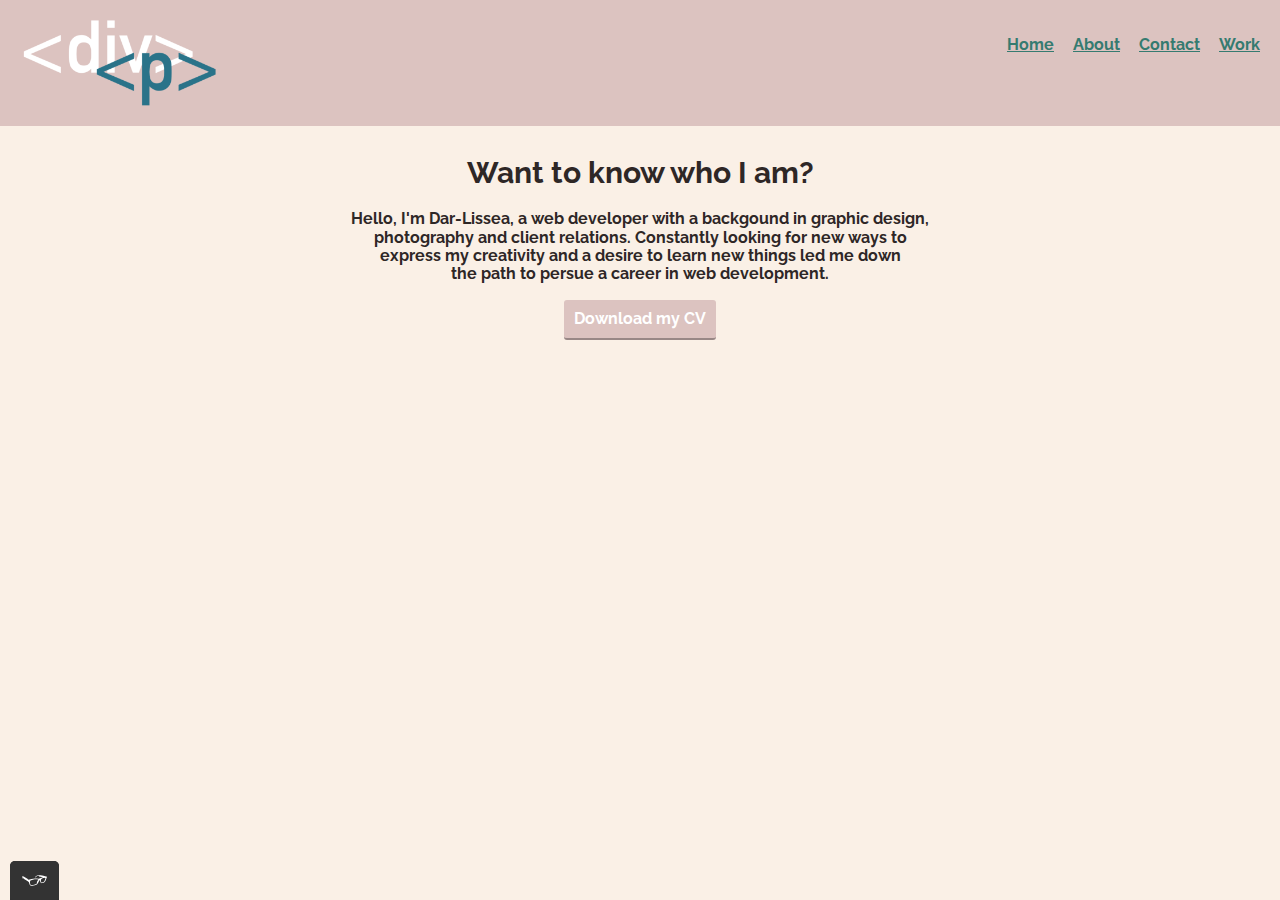
==== commit 1cc39f37: "add info on about me page" ====
--- a/about.html
+++ b/about.html
@@ -29,617 +29,21 @@
         </nav>
     </header>
     <div class="about">
-        <h1>About</h1>
+        <h1>Want to know who I am?</h1>
 
-        <p>This page is about me. This is what I enjoy doing.</p>
-        <ul class="list">
+        <p>Hello, I'm Dar-Lissea, a web developer with a backgound in graphic design,<br>
+            photography and client relations. Constantly looking for new ways to<br>
+            express my creativity and a desire to learn new things led me down<br>
+            the path to persue a  career in web development. </p>
+        <!-- <ul class="list">
             <li>Frontend development</li>
             <li>Backend development</li>
             <li>Test-driven development</li>
             <li>Hiking</li>
-        </ul>
-        <a href="files/cv.pdf" class="button" download>Download my CV</a>
+        </ul> -->
+        <a href="C:\Users\Darlissea Nobles\Documents\Job Preparation Course\Nobles, Dar-Lissea _Resume.pdf" class="button" download>Download my CV</a>
     </div>
-    <div>
-        <svg id="about-picture" xmlns="http://www.w3.org/2000/svg" class="berlin-illustration" height="auto" viewBox="0 0 700 505" xmlns:xlink="http://www.w3.org/1999/xlink">
-            <defs>
-                <polygon id="a" points=".06 231.917 .06 .929 688.717 .929 688.717 231.917"></polygon>
-            </defs>
-            <g fill="none" fill-rule="evenodd">
-              <g transform="translate(0 241)" class="cloud-front">
-              <path fill="#1A232C" d="M87.602,29 L87.602,28 C87.326,28.001 87.103,28.024 86.927,28.033 L86.979,29.031 L87.947,28.78 C85.741,20.282 78.041,14.002 68.852,14 C67.858,14 66.904,14.096 65.98,14.231 L66.125,15.22 L67.019,14.772 C62.626,6.015 53.567,0.001 43.102,0 C29.041,0.002 17.524,10.848 16.443,24.632 L17.44,24.71 L17.606,23.724 C16.803,23.589 15.969,23.5 15.102,23.5 C6.817,23.501 0.102,30.215 0.102,38.5 C0.102,46.785 6.817,53.499 15.102,53.5 L87.602,53.5 C94.644,53.499 100.351,47.792 100.352,40.75 C100.351,33.708 94.644,28.001 87.602,28 L87.602,30 C90.573,30 93.254,31.202 95.203,33.149 C97.15,35.097 98.351,37.778 98.352,40.75 C98.351,43.722 97.15,46.403 95.203,48.351 C93.254,50.298 90.573,51.5 87.602,51.5 L15.102,51.5 C11.509,51.5 8.265,50.046 5.909,47.692 C3.555,45.337 2.102,42.093 2.102,38.5 C2.102,34.907 3.555,31.663 5.909,29.308 C8.265,26.954 11.509,25.5 15.102,25.5 C15.831,25.5 16.553,25.575 17.273,25.697 C17.551,25.743 17.832,25.672 18.055,25.499 C18.277,25.325 18.414,25.07 18.436,24.789 C19.436,12.04 30.094,1.998 43.102,2 C52.786,1.999 61.163,7.564 65.231,15.669 C65.425,16.055 65.842,16.272 66.27,16.21 C67.132,16.084 67.988,16 68.852,16 C77.108,15.998 84.027,21.647 86.011,29.283 C86.13,29.741 86.557,30.054 87.031,30.03 C87.27,30.017 87.457,29.999 87.602,30 L87.602,29" transform="translate(38 36)"></path>
-                </g>
-                <path fill="#B5CE6F" d="M646.484,484.382 C646.484,489.501 644.531,494.62 640.627,498.525 C636.722,502.43 631.603,504.382 626.484,504.382 L60.873,504.382 C55.754,504.382 50.636,502.43 46.731,498.525 C42.826,494.62 40.873,489.501 40.873,484.382 L40.873,471.917 L646.484,471.917 L646.484,484.382"></path>
-                <polyline fill="#67C2E2" points="334.824 185.029 101.449 185.029 106.209 195.08 563.438 195.08 568.2 185.029 334.824 185.029"></polyline>
-                <path fill="#1A232C" d="M334.824,185.029 L334.824,184.029 L101.449,184.029 C101.104,184.029 100.788,184.203 100.604,184.494 C100.42,184.785 100.398,185.146 100.545,185.457 L105.306,195.508 C105.471,195.856 105.824,196.079 106.209,196.079 L563.438,196.079 C563.824,196.079 564.177,195.856 564.342,195.508 L569.104,185.457 C569.251,185.146 569.229,184.785 569.045,184.494 C568.861,184.203 568.544,184.029 568.2,184.029 L334.824,184.029 L334.824,186.029 L566.62,186.029 L562.806,194.08 L106.842,194.08 L103.029,186.029 L334.824,186.029 L334.824,185.029"></path>
-                <polygon fill="#296997" points="114.416 218.974 560.222 218.974 560.222 195.08 114.416 195.08"></polygon>
-                <path fill="#1A232C" d="M560.222,218.974 L560.222,217.974 L115.416,217.974 L115.416,196.079 L559.222,196.079 L559.222,218.974 L560.222,218.974 L560.222,217.974 L560.222,218.974 L561.222,218.974 L561.222,195.08 C561.222,194.816 561.115,194.559 560.929,194.372 C560.742,194.186 560.485,194.08 560.222,194.08 L114.416,194.08 C114.152,194.08 113.895,194.186 113.708,194.372 C113.522,194.559 113.416,194.816 113.416,195.08 L113.416,218.974 C113.416,219.237 113.522,219.495 113.708,219.681 C113.895,219.867 114.152,219.974 114.416,219.974 L560.222,219.974 C560.485,219.974 560.742,219.867 560.929,219.681 C561.115,219.495 561.222,219.237 561.222,218.974 L560.222,218.974"></path>
-                <polygon fill="#67C2E2" points="105.85 269.08 573.225 269.08 573.225 233.398 105.85 233.398"></polygon>
-                <path fill="#1A232C" d="M573.225,233.398 L573.225,232.398 L105.85,232.398 C105.587,232.398 105.329,232.505 105.143,232.691 C104.957,232.877 104.85,233.134 104.85,233.398 L104.85,269.08 C104.85,269.344 104.957,269.601 105.143,269.788 C105.329,269.974 105.587,270.08 105.85,270.08 L573.225,270.08 C573.488,270.08 573.745,269.974 573.932,269.788 C574.118,269.601 574.225,269.344 574.225,269.08 L574.225,233.398 C574.225,233.134 574.118,232.877 573.932,232.691 C573.745,232.505 573.488,232.398 573.225,232.398 L573.225,233.398 L572.225,233.398 L572.225,268.08 L106.85,268.08 L106.85,234.398 L573.225,234.398 L573.225,233.398 L572.225,233.398 L573.225,233.398"></path>
-                <polygon fill="#296997" points="116.751 256.508 562.557 256.508 562.557 241.243 116.751 241.243"></polygon>
-                <path fill="#1A232C" d="M562.557,256.508 L562.557,255.508 L117.75,255.508 L117.75,242.243 L561.557,242.243 L561.557,256.508 L562.557,256.508 L562.557,255.508 L562.557,256.508 L563.557,256.508 L563.557,241.243 C563.557,240.979 563.45,240.722 563.264,240.535 C563.078,240.349 562.82,240.243 562.557,240.243 L116.75,240.243 C116.487,240.243 116.23,240.349 116.043,240.535 C115.857,240.722 115.751,240.979 115.751,241.243 L115.751,256.508 C115.751,256.771 115.857,257.029 116.043,257.215 C116.23,257.401 116.487,257.508 116.751,257.508 L562.557,257.508 C562.82,257.508 563.077,257.401 563.264,257.215 C563.45,257.029 563.557,256.771 563.557,256.508 L562.557,256.508"></path>
-                <polygon fill="#67C2E2" points="158.07 218.974 518.563 218.974 518.563 211.858 158.07 211.858"></polygon>
-                <path fill="#1A232C" d="M518.563,211.858 L518.563,210.858 L158.07,210.858 C157.807,210.858 157.549,210.964 157.363,211.151 C157.177,211.337 157.07,211.594 157.07,211.858 L157.07,218.974 C157.07,219.237 157.177,219.495 157.363,219.681 C157.549,219.867 157.807,219.974 158.07,219.974 L518.563,219.974 C518.826,219.974 519.083,219.867 519.27,219.681 C519.456,219.495 519.562,219.237 519.562,218.974 L519.562,211.858 C519.562,211.594 519.456,211.337 519.27,211.151 C519.083,210.964 518.826,210.858 518.563,210.858 L518.563,211.858 L517.563,211.858 L517.563,217.974 L159.07,217.974 L159.07,212.858 L518.563,212.858 L518.563,211.858 L517.563,211.858 L518.563,211.858"></path>
-                <polygon fill="#FBFDFC" points="186.438 211.858 490.194 211.858 490.194 204.741 186.438 204.741"></polygon>
-                <path fill="#1A232C" d="M490.194,204.741 L490.194,203.741 L186.438,203.741 C186.175,203.741 185.917,203.848 185.731,204.034 C185.545,204.221 185.438,204.478 185.438,204.741 L185.438,211.858 C185.438,212.121 185.545,212.379 185.731,212.565 C185.917,212.751 186.175,212.858 186.438,212.858 L490.194,212.858 C490.458,212.858 490.715,212.751 490.902,212.565 C491.088,212.379 491.194,212.121 491.194,211.858 L491.194,204.741 C491.194,204.478 491.088,204.221 490.902,204.034 C490.715,203.848 490.458,203.741 490.194,203.741 L490.194,204.741 L489.194,204.741 L489.194,210.858 L187.438,210.858 L187.438,205.741 L490.194,205.741 L490.194,204.741 L489.194,204.741 L490.194,204.741"></path>
-                <polygon fill="#67C2E2" points="206.805 204.741 469.828 204.741 469.828 197.624 206.805 197.624"></polygon>
-                <path fill="#1A232C" d="M469.828,197.624 L469.828,196.624 L206.805,196.624 C206.541,196.624 206.284,196.731 206.098,196.917 C205.911,197.103 205.805,197.361 205.805,197.624 L205.805,204.741 C205.805,205.005 205.911,205.262 206.098,205.449 C206.284,205.635 206.541,205.741 206.805,205.741 L469.828,205.741 C470.091,205.741 470.349,205.635 470.535,205.449 C470.722,205.262 470.828,205.005 470.828,204.741 L470.828,197.624 C470.828,197.361 470.722,197.103 470.535,196.917 C470.349,196.731 470.091,196.624 469.828,196.624 L469.828,197.624 L468.828,197.624 L468.828,203.741 L207.805,203.741 L207.805,198.624 L469.828,198.624 L469.828,197.624 L468.828,197.624 L469.828,197.624"></path>
-                <polygon fill="#FBFDFC" points="229.521 197.624 447.111 197.624 447.111 190.509 229.521 190.509"></polygon>
-                <path fill="#1A232C" d="M447.111,190.509 L447.111,189.509 L229.521,189.509 C229.258,189.509 229,189.616 228.814,189.802 C228.628,189.988 228.521,190.246 228.521,190.509 L228.521,197.624 C228.521,197.888 228.628,198.145 228.814,198.332 C229,198.518 229.258,198.624 229.521,198.624 L447.111,198.624 C447.375,198.624 447.632,198.518 447.818,198.332 C448.005,198.145 448.111,197.888 448.111,197.624 L448.111,190.509 C448.111,190.246 448.005,189.988 447.818,189.802 C447.632,189.616 447.375,189.509 447.111,189.509 L447.111,190.509 L446.111,190.509 L446.111,196.624 L230.521,196.624 L230.521,191.509 L447.111,191.509 L447.111,190.509 L446.111,190.509 L447.111,190.509"></path>
-                <path fill="#67C2E2" d="M135.607,355.447 C135.163,337.766 134.264,313.326 133.648,297.387 C133.274,287.721 133.004,281.18 133.004,281.18 L108.722,281.18 C108.722,281.18 108.452,287.721 108.079,297.387 C107.462,313.326 106.563,337.766 106.119,355.447 C105.953,362.059 105.85,367.732 105.85,371.653 L105.85,371.654 C105.85,386.117 107.243,424.332 108.089,446.189 C108.457,455.706 108.722,462.126 108.722,462.126 L133.004,462.126 C133.004,462.126 133.269,455.706 133.637,446.189 C134.482,424.332 135.876,386.117 135.876,371.654 L135.876,371.653 C135.876,367.732 135.773,362.059 135.607,355.447"></path>
-                <path fill="#428DAE" d="M133.648 297.387L108.079 297.387C108.452 287.721 108.722 281.18 108.722 281.18L133.004 281.18C133.004 281.18 133.274 287.721 133.648 297.387M135.876 371.654L105.85 371.654 105.85 371.653C105.85 367.732 105.953 362.059 106.119 355.447L135.607 355.447C135.773 362.059 135.876 367.732 135.876 371.653L135.876 371.654M133.004 462.126L108.722 462.126C108.722 462.126 108.457 455.706 108.089 446.189L133.637 446.189C133.269 455.706 133.004 462.126 133.004 462.126"></path>
-                <path fill="#1A232C" d="M109.612,461.199 L132.114,461.199 C132.447,453.007 134.949,390.886 134.949,371.653 C134.949,352.42 132.447,290.299 132.114,282.108 L109.612,282.108 C109.279,290.299 106.778,352.42 106.778,371.653 C106.778,390.886 109.279,453.007 109.612,461.199 Z M133.895,463.054 L107.832,463.054 L107.794,462.164 C107.766,461.466 104.922,392.193 104.922,371.653 C104.922,351.114 107.766,281.839 107.794,281.142 L107.832,280.252 L133.895,280.252 L133.931,281.142 C133.96,281.839 136.804,351.114 136.804,371.653 C136.804,392.193 133.96,461.466 133.931,462.164 L133.895,463.054 L133.895,463.054 Z"></path>
-                <path fill="#1A232C" d="M111.638 281.18L111.638 462.126C111.638 462.679 112.086 463.126 112.638 463.126 113.19 463.126 113.638 462.679 113.638 462.126L113.638 281.18C113.638 280.628 113.19 280.18 112.638 280.18 112.086 280.18 111.638 280.628 111.638 281.18M119.863 281.18L119.863 462.126C119.863 462.679 120.311 463.126 120.863 463.126 121.416 463.126 121.863 462.679 121.863 462.126L121.863 281.18C121.863 280.628 121.416 280.18 120.863 280.18 120.311 280.18 119.863 280.628 119.863 281.18M128.088 281.18L128.088 462.126C128.088 462.679 128.536 463.126 129.088 463.126 129.64 463.126 130.088 462.679 130.088 462.126L130.088 281.18C130.088 280.628 129.64 280.18 129.088 280.18 128.536 280.18 128.088 280.628 128.088 281.18"></path>
-                <path fill="#296997" d="M136.79,277.265 C136.79,279.418 134.675,281.18 132.09,281.18 L109.636,281.18 C107.051,281.18 104.936,279.418 104.936,277.265 C104.936,275.111 107.051,273.349 109.636,273.349 L132.09,273.349 C134.675,273.349 136.79,275.111 136.79,277.265"></path>
-                <path fill="#1A232C" d="M136.79,277.265 L135.79,277.265 C135.789,278.005 135.433,278.704 134.769,279.262 C134.109,279.814 133.155,280.181 132.09,280.18 L109.636,280.18 C108.571,280.181 107.617,279.814 106.956,279.262 C106.293,278.704 105.936,278.005 105.936,277.265 C105.936,276.524 106.293,275.825 106.957,275.267 C107.617,274.715 108.571,274.348 109.636,274.349 L132.09,274.349 C133.155,274.348 134.109,274.716 134.769,275.267 C135.433,275.825 135.789,276.524 135.79,277.265 L137.79,277.265 C137.791,275.851 137.09,274.593 136.049,273.731 C135.006,272.863 133.61,272.35 132.09,272.349 L109.636,272.349 C108.116,272.35 106.72,272.863 105.676,273.731 C104.636,274.593 103.935,275.851 103.936,277.265 C103.935,278.678 104.636,279.937 105.677,280.798 C106.72,281.666 108.116,282.179 109.636,282.18 L132.09,282.18 C133.61,282.179 135.006,281.666 136.049,280.798 C137.09,279.937 137.791,278.678 137.79,277.265 L136.79,277.265"></path>
-                <path fill="#296997" d="M140.775,467.217 C140.775,469.803 138.661,471.917 136.076,471.917 L105.65,471.917 C103.065,471.917 100.951,469.803 100.951,467.217 L100.951,466.825 C100.951,464.241 103.065,462.126 105.65,462.126 L136.076,462.126 C138.661,462.126 140.775,464.241 140.775,466.825 L140.775,467.217"></path>
-                <path fill="#1A232C" d="M140.775,467.217 L139.775,467.217 C139.775,468.235 139.361,469.155 138.688,469.83 C138.013,470.503 137.093,470.917 136.076,470.917 L105.65,470.917 C104.633,470.917 103.713,470.504 103.038,469.83 C102.365,469.155 101.951,468.235 101.951,467.217 L101.951,466.825 C101.951,465.808 102.365,464.889 103.038,464.214 C103.713,463.54 104.633,463.127 105.65,463.126 L136.076,463.126 C137.093,463.127 138.013,463.54 138.688,464.214 C139.362,464.889 139.775,465.808 139.775,466.825 L139.775,467.217 L141.775,467.217 L141.775,466.825 C141.772,463.684 139.217,461.13 136.076,461.126 L105.65,461.126 C102.509,461.13 99.955,463.684 99.951,466.825 L99.951,467.217 C99.954,470.36 102.509,472.914 105.65,472.917 L136.076,472.917 C139.217,472.914 141.772,470.36 141.775,467.217 L140.775,467.217"></path>
-                <path fill="#296997" d="M136.79,458.208 C136.79,460.363 134.675,462.126 132.09,462.126 L109.636,462.126 C107.051,462.126 104.936,460.363 104.936,458.208 C104.936,456.057 107.051,454.292 109.636,454.292 L132.09,454.292 C134.675,454.292 136.79,456.057 136.79,458.208"></path>
-                <path fill="#1A232C" d="M136.79,458.208 L135.79,458.208 C135.789,458.949 135.432,459.649 134.769,460.207 C134.108,460.76 133.154,461.128 132.09,461.126 L109.636,461.126 C108.572,461.128 107.617,460.76 106.957,460.207 C106.293,459.649 105.936,458.949 105.936,458.208 C105.936,457.47 106.293,456.77 106.957,456.212 C107.617,455.659 108.572,455.291 109.636,455.292 L132.09,455.292 C133.154,455.291 134.108,455.659 134.769,456.212 C135.433,456.77 135.789,457.47 135.79,458.208 L137.79,458.208 C137.791,456.796 137.09,455.538 136.05,454.675 C135.006,453.808 133.61,453.294 132.09,453.292 L109.636,453.292 C108.115,453.294 106.719,453.808 105.676,454.675 C104.636,455.538 103.935,456.796 103.936,458.208 C103.935,459.622 104.636,460.881 105.676,461.743 C106.72,462.611 108.116,463.125 109.636,463.126 L132.09,463.126 C133.61,463.125 135.006,462.611 136.05,461.743 C137.09,460.881 137.791,459.622 137.79,458.208 L136.79,458.208"></path>
-                <path fill="#67C2E2" d="M572.471,355.447 C572.025,337.766 571.126,313.326 570.51,297.387 C570.137,287.721 569.867,281.18 569.867,281.18 L545.585,281.18 C545.585,281.18 545.315,287.721 544.942,297.387 C544.326,313.326 543.427,337.766 542.981,355.447 C542.815,362.059 542.713,367.732 542.713,371.653 L542.713,371.654 C542.713,386.117 544.107,424.332 544.952,446.189 C545.32,455.706 545.585,462.126 545.585,462.126 L569.867,462.126 C569.867,462.126 570.132,455.706 570.499,446.189 C571.346,424.332 572.739,386.117 572.739,371.654 L572.739,371.653 C572.739,367.732 572.637,362.059 572.471,355.447"></path>
-                <path fill="#428DAE" d="M569.582 297.387L566.951 297.387 566.951 282.108 568.977 282.108C569.063 284.206 569.29 289.841 569.582 297.387M564.951 297.387L545.871 297.387C546.162 289.841 546.39 284.206 546.476 282.108L564.951 282.108 564.951 297.387M571.8 369.187L566.951 369.187 566.951 356.265 571.562 356.265C571.685 361.272 571.771 365.701 571.8 369.187M564.951 369.187L543.653 369.187C543.684 365.512 543.777 360.79 543.912 355.447L553.551 355.447 553.551 356.265 564.951 356.265 564.951 369.187"></path>
-                <path fill="#1A232C" d="M546.476,461.199 L568.977,461.199 C569.31,453.007 571.812,390.886 571.812,371.653 C571.812,352.42 569.31,290.299 568.977,282.108 L546.476,282.108 C546.142,290.299 543.642,352.42 543.642,371.653 C543.642,390.886 546.142,453.007 546.476,461.199 M570.758,463.054 L544.694,463.054 L544.658,462.164 C544.629,461.466 541.785,392.193 541.785,371.653 C541.785,351.114 544.629,281.839 544.658,281.142 L544.694,280.252 L570.758,280.252 L570.795,281.142 C570.823,281.839 573.667,351.114 573.667,371.653 C573.667,392.193 570.823,461.466 570.795,462.164 L570.758,463.054"></path>
-                <path fill="#1A232C" d="M548.501 281.18L548.501 462.126C548.501 462.679 548.949 463.126 549.501 463.126 550.053 463.126 550.501 462.679 550.501 462.126L550.501 281.18C550.501 280.628 550.053 280.18 549.501 280.18 548.949 280.18 548.501 280.628 548.501 281.18M556.727 281.18L556.727 462.126C556.727 462.679 557.174 463.126 557.727 463.126 558.279 463.126 558.727 462.679 558.727 462.126L558.727 281.18C558.727 280.628 558.279 280.18 557.727 280.18 557.174 280.18 556.727 280.628 556.727 281.18M564.951 281.18L564.951 462.126C564.951 462.679 565.399 463.126 565.951 463.126 566.503 463.126 566.951 462.679 566.951 462.126L566.951 281.18C566.951 280.628 566.503 280.18 565.951 280.18 565.399 280.18 564.951 280.628 564.951 281.18"></path>
-                <path fill="#296997" d="M573.653,277.265 C573.653,279.418 571.537,281.18 568.953,281.18 L546.499,281.18 C543.915,281.18 541.799,279.418 541.799,277.265 C541.799,275.111 543.915,273.349 546.499,273.349 L568.953,273.349 C571.537,273.349 573.653,275.111 573.653,277.265"></path>
-                <path fill="#1A232C" d="M573.653,277.265 L572.653,277.265 C572.653,278.005 572.296,278.704 571.632,279.262 C570.972,279.814 570.017,280.181 568.953,280.18 L546.499,280.18 C545.435,280.181 544.48,279.814 543.82,279.262 C543.156,278.704 542.8,278.005 542.799,277.265 C542.8,276.525 543.156,275.825 543.82,275.267 C544.481,274.715 545.435,274.348 546.499,274.349 L568.953,274.349 C570.017,274.348 570.972,274.715 571.632,275.267 C572.296,275.825 572.653,276.525 572.653,277.265 L574.653,277.265 C574.654,275.851 573.953,274.593 572.912,273.731 C571.869,272.863 570.473,272.35 568.953,272.349 L546.499,272.349 C544.979,272.35 543.583,272.863 542.54,273.731 C541.499,274.593 540.798,275.851 540.799,277.265 C540.798,278.679 541.499,279.937 542.54,280.798 C543.583,281.666 544.979,282.179 546.499,282.18 L568.953,282.18 C570.473,282.179 571.869,281.666 572.912,280.798 C573.953,279.937 574.654,278.679 574.653,277.265 L573.653,277.265"></path>
-                <path fill="#296997" d="M577.639,467.217 C577.639,469.803 575.524,471.917 572.938,471.917 L542.514,471.917 C539.929,471.917 537.813,469.803 537.813,467.217 L537.813,466.825 C537.813,464.241 539.929,462.126 542.514,462.126 L572.938,462.126 C575.524,462.126 577.639,464.241 577.639,466.825 L577.639,467.217"></path>
-                <path fill="#1A232C" d="M577.639,467.217 L576.639,467.217 C576.638,468.235 576.225,469.155 575.551,469.83 C574.876,470.503 573.956,470.917 572.938,470.917 L542.514,470.917 C541.497,470.917 540.576,470.503 539.901,469.83 C539.227,469.155 538.814,468.234 538.813,467.217 L538.813,466.825 C538.814,465.808 539.227,464.889 539.901,464.214 C540.576,463.54 541.497,463.127 542.514,463.126 L572.938,463.126 C573.956,463.127 574.876,463.54 575.551,464.214 C576.225,464.888 576.638,465.808 576.639,466.825 L576.639,467.217 L578.639,467.217 L578.639,466.825 C578.635,463.684 576.081,461.13 572.938,461.126 L542.514,461.126 C539.372,461.13 536.817,463.684 536.813,466.825 L536.813,467.217 C536.817,470.36 539.372,472.914 542.514,472.917 L572.938,472.917 C576.081,472.914 578.635,470.359 578.639,467.217 L577.639,467.217"></path>
-                <path fill="#296997" d="M573.653,458.208 C573.653,460.363 571.537,462.126 568.953,462.126 L546.499,462.126 C543.915,462.126 541.799,460.363 541.799,458.208 C541.799,456.057 543.915,454.292 546.499,454.292 L568.953,454.292 C571.537,454.292 573.653,456.057 573.653,458.208"></path>
-                <path fill="#1A232C" d="M573.653,458.208 L572.653,458.208 C572.653,458.949 572.296,459.649 571.632,460.207 C570.971,460.76 570.017,461.128 568.953,461.126 L546.499,461.126 C545.435,461.128 544.481,460.76 543.82,460.207 C543.157,459.649 542.799,458.949 542.799,458.208 C542.799,457.47 543.156,456.77 543.82,456.212 C544.481,455.659 545.435,455.291 546.499,455.292 L568.953,455.292 C570.017,455.291 570.971,455.659 571.632,456.212 C572.296,456.77 572.653,457.47 572.653,458.208 L574.653,458.208 C574.654,456.796 573.953,455.538 572.912,454.675 C571.869,453.808 570.473,453.294 568.953,453.292 L546.499,453.292 C544.979,453.294 543.583,453.808 542.54,454.675 C541.499,455.538 540.798,456.796 540.799,458.208 C540.798,459.622 541.499,460.881 542.54,461.743 C543.583,462.611 544.979,463.125 546.499,463.126 L568.953,463.126 C570.473,463.125 571.869,462.611 572.912,461.743 C573.953,460.881 574.654,459.622 574.653,458.208 L573.653,458.208"></path>
-                <path fill="#67C2E2" d="M485.098,355.447 C484.654,337.766 483.753,313.326 483.137,297.387 C482.764,287.721 482.494,281.18 482.494,281.18 L458.213,281.18 C458.213,281.18 457.942,287.721 457.569,297.387 C456.953,313.326 456.055,337.766 455.608,355.447 C455.443,362.059 455.34,367.732 455.34,371.653 L455.34,371.654 C455.34,386.117 456.733,424.332 457.58,446.189 C457.948,455.706 458.213,462.126 458.213,462.126 L482.494,462.126 C482.494,462.126 482.759,455.706 483.126,446.189 C483.973,424.332 485.366,386.117 485.366,371.654 L485.366,371.653 C485.366,367.732 485.265,362.059 485.098,355.447"></path>
-                <path fill="#428DAE" d="M483.137 297.387L457.569 297.387C457.942 287.721 458.213 281.18 458.213 281.18L482.494 281.18C482.494 281.18 482.764 287.721 483.137 297.387M485.355 369.187L455.351 369.187C455.382 365.502 455.475 360.78 455.608 355.447L485.098 355.447C485.232 360.78 485.325 365.502 485.355 369.187"></path>
-                <path fill="#1A232C" d="M459.103,461.199 L481.605,461.199 C481.938,453.007 484.439,390.886 484.439,371.653 C484.439,352.42 481.938,290.299 481.605,282.108 L459.103,282.108 C458.769,290.299 456.268,352.42 456.268,371.653 C456.268,390.886 458.769,453.007 459.103,461.199 Z M483.386,463.054 L457.321,463.054 L457.285,462.164 C457.256,461.466 454.412,392.193 454.412,371.653 C454.412,351.114 457.256,281.839 457.285,281.142 L457.321,280.252 L483.386,280.252 L483.422,281.142 C483.45,281.839 486.294,351.114 486.294,371.653 C486.294,392.193 483.45,461.466 483.422,462.164 L483.386,463.054 L483.386,463.054 Z"></path>
-                <path fill="#1A232C" d="M461.128 281.18L461.128 462.126C461.128 462.679 461.576 463.126 462.128 463.126 462.68 463.126 463.128 462.679 463.128 462.126L463.128 281.18C463.128 280.628 462.68 280.18 462.128 280.18 461.576 280.18 461.128 280.628 461.128 281.18M469.354 281.18L469.354 462.126C469.354 462.679 469.801 463.126 470.354 463.126 470.906 463.126 471.354 462.679 471.354 462.126L471.354 281.18C471.354 280.628 470.906 280.18 470.354 280.18 469.801 280.18 469.354 280.628 469.354 281.18M477.578 281.18L477.578 462.126C477.578 462.679 478.026 463.126 478.578 463.126 479.13 463.126 479.578 462.679 479.578 462.126L479.578 281.18C479.578 280.628 479.13 280.18 478.578 280.18 478.026 280.18 477.578 280.628 477.578 281.18"></path>
-                <path fill="#296997" d="M486.281,277.265 C486.281,279.418 484.164,281.18 481.58,281.18 L459.126,281.18 C456.542,281.18 454.426,279.418 454.426,277.265 C454.426,275.111 456.542,273.349 459.126,273.349 L481.58,273.349 C484.164,273.349 486.281,275.111 486.281,277.265"></path>
-                <path fill="#1A232C" d="M486.281,277.265 L485.281,277.265 C485.281,278.005 484.924,278.704 484.26,279.262 C483.599,279.814 482.644,280.181 481.58,280.18 L459.126,280.18 C458.062,280.181 457.107,279.814 456.447,279.262 C455.783,278.704 455.427,278.005 455.426,277.265 C455.427,276.525 455.783,275.825 456.447,275.267 C457.108,274.715 458.062,274.348 459.126,274.349 L481.58,274.349 C482.644,274.348 483.599,274.716 484.26,275.268 C484.924,275.825 485.281,276.525 485.281,277.265 L487.281,277.265 C487.282,275.851 486.58,274.593 485.54,273.731 C484.496,272.863 483.1,272.35 481.58,272.349 L459.126,272.349 C457.606,272.35 456.21,272.863 455.167,273.731 C454.126,274.593 453.425,275.851 453.426,277.265 C453.425,278.679 454.126,279.937 455.167,280.798 C456.21,281.666 457.606,282.179 459.126,282.18 L481.58,282.18 C483.1,282.179 484.496,281.666 485.54,280.799 C486.58,279.937 487.282,278.679 487.281,277.265 L486.281,277.265"></path>
-                <path fill="#296997" d="M490.266,467.217 C490.266,469.803 488.151,471.917 485.565,471.917 L455.141,471.917 C452.556,471.917 450.44,469.803 450.44,467.217 L450.44,466.825 C450.44,464.241 452.556,462.126 455.141,462.126 L485.565,462.126 C488.151,462.126 490.266,464.241 490.266,466.825 L490.266,467.217"></path>
-                <path fill="#1A232C" d="M490.266,467.217 L489.266,467.217 C489.265,468.235 488.852,469.155 488.178,469.83 C487.503,470.503 486.583,470.917 485.565,470.917 L455.141,470.917 C454.124,470.917 453.203,470.503 452.528,469.83 C451.854,469.155 451.441,468.234 451.44,467.217 L451.44,466.825 C451.441,465.808 451.854,464.889 452.528,464.214 C453.203,463.54 454.124,463.127 455.141,463.126 L485.565,463.126 C486.583,463.127 487.503,463.54 488.178,464.214 C488.852,464.888 489.265,465.808 489.266,466.825 L489.266,467.217 L491.266,467.217 L491.266,466.825 C491.262,463.684 488.708,461.13 485.565,461.126 L455.141,461.126 C451.999,461.13 449.444,463.684 449.44,466.825 L449.44,467.217 C449.444,470.36 451.999,472.914 455.141,472.917 L485.565,472.917 C488.708,472.914 491.262,470.359 491.266,467.217 L490.266,467.217"></path>
-                <path fill="#296997" d="M486.281,458.208 C486.281,460.363 484.164,462.126 481.58,462.126 L459.126,462.126 C456.542,462.126 454.426,460.363 454.426,458.208 C454.426,456.057 456.542,454.292 459.126,454.292 L481.58,454.292 C484.164,454.292 486.281,456.057 486.281,458.208"></path>
-                <path fill="#1A232C" d="M486.281,458.208 L485.281,458.208 C485.281,458.949 484.923,459.649 484.26,460.207 C483.599,460.76 482.644,461.128 481.58,461.126 L459.126,461.126 C458.062,461.128 457.108,460.76 456.447,460.207 C455.784,459.649 455.427,458.949 455.426,458.208 C455.426,457.47 455.783,456.77 456.447,456.212 C457.108,455.659 458.062,455.291 459.126,455.292 L481.58,455.292 C482.644,455.291 483.598,455.659 484.26,456.212 C484.924,456.77 485.281,457.47 485.281,458.208 L487.281,458.208 C487.282,456.795 486.58,455.538 485.54,454.675 C484.496,453.808 483.1,453.294 481.58,453.292 L459.126,453.292 C457.606,453.294 456.21,453.808 455.167,454.675 C454.126,455.538 453.425,456.796 453.426,458.208 C453.425,459.622 454.126,460.881 455.167,461.743 C456.21,462.611 457.606,463.125 459.126,463.126 L481.58,463.126 C483.1,463.125 484.496,462.611 485.54,461.743 C486.581,460.881 487.282,459.622 487.281,458.208 L486.281,458.208"></path>
-                <path fill="#67C2E2" d="M397.726,354.466 C397.28,336.787 396.381,312.346 395.765,296.407 C395.392,286.742 395.122,280.2 395.122,280.2 L370.84,280.2 C370.84,280.2 370.57,286.742 370.197,296.407 C369.581,312.346 368.682,336.787 368.236,354.466 C368.07,361.078 367.968,366.751 367.968,370.672 L367.968,370.673 C367.968,385.136 369.361,423.352 370.207,445.208 C370.575,454.726 370.84,461.146 370.84,461.146 L395.122,461.146 C395.122,461.146 395.386,454.726 395.754,445.208 C396.601,423.352 397.994,385.136 397.994,370.673 L397.994,370.672 C397.994,366.751 397.892,361.078 397.726,354.466"></path>
-                <path fill="#428DAE" d="M394.837 296.407L392.206 296.407 392.206 281.127 394.233 281.127C394.318 283.225 394.545 288.861 394.837 296.407L394.837 296.407zM383.981 296.407L390.206 296.407 390.206 281.127 383.981 281.127 383.981 296.407zM375.756 296.407L381.98 296.407 381.98 281.127 375.756 281.127 375.756 296.407zM373.756 296.407L371.126 296.407C371.417 288.861 371.645 283.225 371.73 281.127L373.756 281.127 373.756 296.407 373.756 296.407zM397.062 369.187L392.206 369.187 392.206 354.466 396.796 354.466C396.943 360.298 397.041 365.389 397.062 369.187L397.062 369.187zM383.981 369.187L390.206 369.187 390.206 354.466 383.981 354.466 383.981 369.187zM375.756 369.187L381.98 369.187 381.98 354.466 375.756 354.466 375.756 369.187zM373.756 369.187L368.9 369.187C368.921 365.389 369.019 360.298 369.166 354.466L373.756 354.466 373.756 369.187 373.756 369.187z"></path>
-                <path fill="#1A232C" d="M371.73,460.218 L394.233,460.218 C394.565,452.027 397.066,389.906 397.066,370.672 C397.066,351.44 394.565,289.319 394.233,281.127 L371.73,281.127 C371.397,289.319 368.895,351.44 368.895,370.672 C368.895,389.906 371.397,452.027 371.73,460.218 M396.013,462.074 L369.949,462.074 L369.912,461.184 C369.884,460.486 367.04,391.212 367.04,370.672 C367.04,350.133 369.884,280.859 369.912,280.162 L369.949,279.272 L396.013,279.272 L396.05,280.162 C396.078,280.859 398.922,350.133 398.922,370.672 C398.922,391.212 396.078,460.486 396.05,461.184 L396.013,462.074"></path>
-                <path fill="#1A232C" d="M373.756 280.2L373.756 461.146C373.756 461.698 374.203 462.146 374.756 462.146 375.308 462.146 375.756 461.698 375.756 461.146L375.756 280.2C375.756 279.647 375.308 279.2 374.756 279.2 374.203 279.2 373.756 279.647 373.756 280.2M381.98 280.2L381.98 461.146C381.98 461.698 382.428 462.146 382.98 462.146 383.533 462.146 383.981 461.698 383.981 461.146L383.981 280.2C383.981 279.647 383.533 279.2 382.98 279.2 382.428 279.2 381.98 279.647 381.98 280.2M390.206 280.2L390.206 461.146C390.206 461.698 390.654 462.146 391.206 462.146 391.758 462.146 392.206 461.698 392.206 461.146L392.206 280.2C392.206 279.647 391.758 279.2 391.206 279.2 390.654 279.2 390.206 279.647 390.206 280.2"></path>
-                <path fill="#296997" d="M398.908,276.285 C398.908,278.439 396.792,280.2 394.208,280.2 L371.754,280.2 C369.17,280.2 367.053,278.439 367.053,276.285 C367.053,274.13 369.17,272.369 371.754,272.369 L394.208,272.369 C396.792,272.369 398.908,274.13 398.908,276.285"></path>
-                <path fill="#1A232C" d="M398.908,276.285 L397.908,276.285 C397.907,277.025 397.551,277.724 396.887,278.281 C396.227,278.833 395.272,279.201 394.208,279.2 L371.754,279.2 C370.69,279.201 369.735,278.833 369.074,278.281 C368.41,277.724 368.053,277.025 368.053,276.285 C368.053,275.544 368.41,274.845 369.074,274.287 C369.735,273.735 370.69,273.367 371.754,273.369 L394.208,273.369 C395.272,273.367 396.227,273.735 396.887,274.287 C397.551,274.844 397.907,275.544 397.908,276.285 L399.908,276.285 C399.909,274.871 399.208,273.612 398.167,272.75 C397.124,271.883 395.728,271.37 394.208,271.369 L371.754,271.369 C370.234,271.37 368.838,271.883 367.794,272.75 C366.754,273.612 366.052,274.871 366.053,276.285 C366.052,277.699 366.754,278.957 367.795,279.818 C368.838,280.686 370.234,281.198 371.754,281.2 L394.208,281.2 C395.728,281.198 397.123,280.686 398.167,279.818 C399.208,278.957 399.909,277.698 399.908,276.285 L398.908,276.285"></path>
-                <path fill="#296997" d="M402.894,466.237 C402.894,468.823 400.779,470.937 398.193,470.937 L367.768,470.937 C365.183,470.937 363.068,468.823 363.068,466.237 L363.068,465.844 C363.068,463.26 365.183,461.146 367.768,461.146 L398.193,461.146 C400.779,461.146 402.894,463.26 402.894,465.844 L402.894,466.237"></path>
-                <path fill="#1A232C" d="M402.894,466.237 L401.894,466.237 C401.893,467.254 401.48,468.174 400.806,468.849 C400.131,469.523 399.211,469.937 398.193,469.937 L367.768,469.937 C366.751,469.937 365.831,469.523 365.156,468.849 C364.482,468.174 364.069,467.254 364.068,466.237 L364.068,465.844 C364.069,464.828 364.482,463.908 365.156,463.233 C365.831,462.56 366.751,462.146 367.768,462.146 L398.193,462.146 C399.211,462.146 400.131,462.56 400.806,463.233 C401.48,463.908 401.893,464.828 401.894,465.844 L401.894,466.237 L403.894,466.237 L403.894,465.844 C403.89,462.703 401.336,460.15 398.193,460.146 L367.768,460.146 C364.626,460.15 362.072,462.703 362.068,465.844 L362.068,466.237 C362.072,469.379 364.626,471.933 367.768,471.937 L398.193,471.937 C401.336,471.933 403.89,469.379 403.894,466.237 L402.894,466.237"></path>
-                <path fill="#296997" d="M398.908,457.228 C398.908,459.382 396.792,461.146 394.208,461.146 L371.754,461.146 C369.17,461.146 367.053,459.382 367.053,457.228 C367.053,455.077 369.17,453.312 371.754,453.312 L394.208,453.312 C396.792,453.312 398.908,455.077 398.908,457.228"></path>
-                <path fill="#1A232C" d="M398.908,457.228 L397.908,457.228 C397.908,457.968 397.55,458.669 396.887,459.226 C396.226,459.779 395.272,460.147 394.208,460.146 L371.754,460.146 C370.69,460.147 369.736,459.779 369.074,459.226 C368.411,458.668 368.053,457.968 368.053,457.228 C368.053,456.489 368.41,455.789 369.074,455.231 C369.736,454.679 370.69,454.311 371.754,454.312 L394.208,454.312 C395.272,454.311 396.226,454.679 396.887,455.231 C397.551,455.789 397.908,456.489 397.908,457.228 L399.908,457.228 C399.909,455.815 399.208,454.557 398.167,453.695 C397.124,452.827 395.728,452.313 394.208,452.312 L371.754,452.312 C370.234,452.313 368.838,452.827 367.794,453.695 C366.754,454.557 366.052,455.815 366.053,457.228 C366.052,458.642 366.753,459.901 367.794,460.763 C368.838,461.631 370.234,462.145 371.754,462.146 L394.208,462.146 C395.728,462.145 397.124,461.631 398.167,460.763 C399.208,459.9 399.909,458.642 399.908,457.228 L398.908,457.228"></path>
-                <path fill="#67C2E2" d="M310.353,354.466 C309.908,336.787 309.009,312.346 308.393,296.407 C308.019,286.742 307.75,280.2 307.75,280.2 L283.467,280.2 C283.467,280.2 283.198,286.742 282.824,296.407 C282.208,312.346 281.309,336.787 280.864,354.466 C280.698,361.078 280.596,366.751 280.596,370.672 L280.596,370.673 C280.596,385.136 281.989,423.352 282.834,445.208 C283.202,454.726 283.467,461.146 283.467,461.146 L307.75,461.146 C307.75,461.146 308.014,454.726 308.382,445.208 C309.228,423.352 310.622,385.136 310.622,370.673 L310.622,370.672 C310.622,366.751 310.518,361.078 310.353,354.466"></path>
-                <path fill="#428DAE" d="M308.393 296.407L282.824 296.407C283.198 286.742 283.467 280.2 283.467 280.2L307.75 280.2C307.75 280.2 308.019 286.742 308.393 296.407M310.617 369.187L280.6 369.187C280.621 365.377 280.718 360.285 280.864 354.466L310.353 354.466C310.498 360.285 310.596 365.377 310.617 369.187"></path>
-                <path fill="#1A232C" d="M284.357,460.218 L306.86,460.218 C307.193,452.027 309.694,389.906 309.694,370.672 C309.694,351.44 307.193,289.319 306.86,281.127 L284.357,281.127 C284.024,289.319 281.523,351.44 281.523,370.672 C281.523,389.906 284.024,452.027 284.357,460.218 Z M308.639,462.074 L282.576,462.074 L282.54,461.184 C282.511,460.486 279.668,391.212 279.668,370.672 C279.668,350.133 282.511,280.859 282.54,280.162 L282.576,279.272 L308.639,279.272 L308.677,280.162 C308.706,280.859 311.549,350.133 311.549,370.672 C311.549,391.212 308.706,460.486 308.677,461.184 L308.639,462.074 L308.639,462.074 Z"></path>
-                <path fill="#1A232C" d="M286.383 280.2L286.383 461.146C286.383 461.698 286.831 462.146 287.383 462.146 287.936 462.146 288.383 461.698 288.383 461.146L288.383 280.2C288.383 279.647 287.936 279.2 287.383 279.2 286.831 279.2 286.383 279.647 286.383 280.2M294.608 280.2L294.608 461.146C294.608 461.698 295.056 462.146 295.608 462.146 296.161 462.146 296.608 461.698 296.608 461.146L296.608 280.2C296.608 279.647 296.161 279.2 295.608 279.2 295.056 279.2 294.608 279.647 294.608 280.2M302.834 280.2L302.834 461.146C302.834 461.698 303.281 462.146 303.834 462.146 304.386 462.146 304.834 461.698 304.834 461.146L304.834 280.2C304.834 279.647 304.386 279.2 303.834 279.2 303.281 279.2 302.834 279.647 302.834 280.2"></path>
-                <path fill="#296997" d="M311.535,276.285 C311.535,278.439 309.42,280.2 306.836,280.2 L284.381,280.2 C281.797,280.2 279.681,278.439 279.681,276.285 C279.681,274.13 281.797,272.369 284.381,272.369 L306.836,272.369 C309.42,272.369 311.535,274.13 311.535,276.285"></path>
-                <path fill="#1A232C" d="M311.535,276.285 L310.535,276.285 C310.534,277.025 310.177,277.724 309.514,278.282 C308.854,278.833 307.901,279.201 306.836,279.2 L284.381,279.2 C283.316,279.201 282.362,278.833 281.702,278.281 C281.038,277.724 280.681,277.025 280.681,276.285 C280.681,275.544 281.038,274.844 281.702,274.287 C282.362,273.735 283.317,273.367 284.381,273.369 L306.836,273.369 C307.9,273.367 308.854,273.735 309.514,274.287 C310.177,274.844 310.534,275.544 310.535,276.285 L312.535,276.285 C312.535,274.871 311.835,273.613 310.795,272.75 C309.751,271.883 308.356,271.37 306.836,271.369 L284.381,271.369 C282.861,271.37 281.465,271.883 280.422,272.75 C279.381,273.612 278.68,274.871 278.681,276.285 C278.68,277.698 279.381,278.957 280.422,279.818 C281.465,280.686 282.861,281.198 284.381,281.2 L306.836,281.2 C308.356,281.198 309.751,280.685 310.794,279.818 C311.835,278.956 312.535,277.698 312.535,276.285 L311.535,276.285"></path>
-                <path fill="#296997" d="M315.522,466.237 C315.522,468.823 313.407,470.937 310.821,470.937 L280.396,470.937 C277.811,470.937 275.696,468.823 275.696,466.237 L275.696,465.844 C275.696,463.26 277.811,461.146 280.396,461.146 L310.821,461.146 C313.407,461.146 315.522,463.26 315.522,465.844 L315.522,466.237"></path>
-                <path fill="#1A232C" d="M315.522,466.237 L314.522,466.237 C314.521,467.254 314.108,468.174 313.434,468.849 C312.759,469.523 311.838,469.937 310.821,469.937 L280.396,469.937 C279.379,469.937 278.458,469.523 277.783,468.849 C277.11,468.174 276.696,467.254 276.696,466.237 L276.696,465.844 C276.696,464.828 277.11,463.908 277.783,463.233 C278.458,462.56 279.379,462.146 280.396,462.146 L310.821,462.146 C311.838,462.146 312.759,462.56 313.434,463.233 C314.108,463.908 314.521,464.828 314.522,465.844 L314.522,466.237 L316.521,466.237 L316.521,465.844 C316.518,462.703 313.963,460.15 310.821,460.146 L280.396,460.146 C277.254,460.15 274.7,462.703 274.696,465.844 L274.696,466.237 C274.699,469.379 277.254,471.933 280.396,471.937 L310.821,471.937 C313.963,471.933 316.518,469.379 316.521,466.237 L315.522,466.237"></path>
-                <path fill="#296997" d="M311.535,457.228 C311.535,459.382 309.42,461.146 306.836,461.146 L284.381,461.146 C281.797,461.146 279.681,459.382 279.681,457.228 C279.681,455.077 281.797,453.312 284.381,453.312 L306.836,453.312 C309.42,453.312 311.535,455.077 311.535,457.228"></path>
-                <path fill="#1A232C" d="M311.535,457.228 L310.535,457.228 C310.534,457.969 310.177,458.669 309.514,459.227 C308.854,459.779 307.9,460.147 306.836,460.146 L284.381,460.146 C283.317,460.147 282.363,459.779 281.702,459.227 C281.038,458.669 280.681,457.968 280.681,457.228 C280.681,456.489 281.038,455.789 281.702,455.231 C282.363,454.679 283.317,454.311 284.381,454.312 L306.836,454.312 C307.9,454.311 308.854,454.679 309.514,455.231 C310.177,455.789 310.534,456.489 310.535,457.228 L312.535,457.228 C312.535,455.815 311.835,454.558 310.795,453.695 C309.752,452.827 308.356,452.313 306.836,452.312 L284.381,452.312 C282.861,452.313 281.465,452.827 280.422,453.695 C279.381,454.557 278.68,455.815 278.681,457.228 C278.68,458.642 279.381,459.9 280.422,460.763 C281.465,461.631 282.861,462.145 284.381,462.146 L306.836,462.146 C308.356,462.145 309.752,461.631 310.795,460.763 C311.835,459.9 312.535,458.641 312.535,457.228 L311.535,457.228"></path>
-                <path fill="#67C2E2" d="M222.981,354.466 C222.535,336.787 221.636,312.346 221.02,296.407 C220.647,286.742 220.377,280.2 220.377,280.2 L196.094,280.2 C196.094,280.2 195.825,286.742 195.452,296.407 C194.835,312.346 193.936,336.787 193.491,354.466 C193.325,361.078 193.223,366.751 193.223,370.672 L193.223,370.673 C193.223,385.136 194.616,423.352 195.462,445.208 C195.83,454.726 196.094,461.146 196.094,461.146 L220.377,461.146 C220.377,461.146 220.642,454.726 221.009,445.208 C221.855,423.352 223.249,385.136 223.249,370.673 L223.249,370.672 C223.249,366.751 223.146,361.078 222.981,354.466"></path>
-                <path fill="#428DAE" d="M220.091 296.407L209.236 296.407 209.236 281.127 219.487 281.127C219.573 283.225 219.8 288.861 220.091 296.407L220.091 296.407zM201.011 296.407L207.236 296.407 207.236 281.127 201.011 281.127 201.011 296.407zM199.011 296.407L196.381 296.407C196.672 288.861 196.899 283.225 196.985 281.127L199.011 281.127 199.011 296.407 199.011 296.407zM222.317 369.187L209.236 369.187 209.236 356.265 221.923 356.265 221.923 354.466 222.051 354.466C222.198 360.298 222.296 365.389 222.317 369.187L222.317 369.187zM201.011 369.187L207.236 369.187 207.236 356.265 201.011 356.265 201.011 369.187zM199.011 369.187L194.155 369.187C194.174 365.784 194.255 361.345 194.377 356.265L199.011 356.265 199.011 369.187 199.011 369.187z"></path>
-                <path fill="#1A232C" d="M196.985,460.218 L219.487,460.218 C219.82,452.027 222.321,389.906 222.321,370.672 C222.321,351.44 219.82,289.319 219.487,281.127 L196.985,281.127 C196.651,289.319 194.151,351.44 194.151,370.672 C194.151,389.906 196.651,452.027 196.985,460.218 M221.267,462.074 L195.204,462.074 L195.167,461.184 C195.138,460.486 192.295,391.212 192.295,370.672 C192.295,350.133 195.138,280.859 195.167,280.162 L195.204,279.272 L221.267,279.272 L221.305,280.162 C221.334,280.859 224.177,350.133 224.177,370.672 C224.177,391.212 221.334,460.486 221.305,461.184 L221.267,462.074"></path>
-                <path fill="#1A232C" d="M199.011 280.2L199.011 461.146C199.011 461.698 199.458 462.146 200.011 462.146 200.563 462.146 201.011 461.698 201.011 461.146L201.011 280.2C201.011 279.647 200.563 279.2 200.011 279.2 199.458 279.2 199.011 279.647 199.011 280.2M207.236 280.2L207.236 461.146C207.236 461.698 207.684 462.146 208.236 462.146 208.788 462.146 209.236 461.698 209.236 461.146L209.236 280.2C209.236 279.647 208.788 279.2 208.236 279.2 207.684 279.2 207.236 279.647 207.236 280.2M215.461 280.2L215.461 461.146C215.461 461.698 215.909 462.146 216.461 462.146 217.013 462.146 217.461 461.698 217.461 461.146L217.461 280.2C217.461 279.647 217.013 279.2 216.461 279.2 215.909 279.2 215.461 279.647 215.461 280.2"></path>
-                <path fill="#296997" d="M224.162,276.285 C224.162,278.439 222.047,280.2 219.463,280.2 L197.008,280.2 C194.424,280.2 192.308,278.439 192.308,276.285 C192.308,274.13 194.424,272.369 197.008,272.369 L219.463,272.369 C222.047,272.369 224.162,274.13 224.162,276.285"></path>
-                <path fill="#1A232C" d="M224.162,276.285 L223.162,276.285 C223.161,277.025 222.805,277.724 222.142,278.282 C221.482,278.833 220.528,279.201 219.463,279.2 L197.008,279.2 C195.944,279.201 194.99,278.833 194.329,278.281 C193.665,277.724 193.308,277.025 193.308,276.285 C193.308,275.544 193.665,274.845 194.329,274.287 C194.99,273.735 195.944,273.367 197.008,273.369 L219.463,273.369 C220.528,273.367 221.481,273.735 222.142,274.287 C222.805,274.844 223.161,275.544 223.162,276.285 L225.162,276.285 C225.163,274.871 224.462,273.613 223.422,272.75 C222.379,271.883 220.983,271.37 219.463,271.369 L197.008,271.369 C195.489,271.37 194.093,271.883 193.049,272.75 C192.008,273.612 191.307,274.871 191.308,276.285 C191.307,277.698 192.008,278.957 193.049,279.818 C194.093,280.686 195.489,281.198 197.008,281.2 L219.463,281.2 C220.983,281.198 222.379,280.686 223.422,279.818 C224.462,278.956 225.163,277.698 225.162,276.285 L224.162,276.285"></path>
-                <path fill="#296997" d="M228.149,466.237 C228.149,468.823 226.034,470.937 223.448,470.937 L193.022,470.937 C190.438,470.937 188.323,468.823 188.323,466.237 L188.323,465.844 C188.323,463.26 190.438,461.146 193.022,461.146 L223.448,461.146 C226.034,461.146 228.149,463.26 228.149,465.844 L228.149,466.237"></path>
-                <path fill="#1A232C" d="M228.149,466.237 L227.149,466.237 C227.149,467.254 226.735,468.174 226.061,468.849 C225.386,469.523 224.466,469.937 223.448,469.937 L193.022,469.937 C192.006,469.937 191.086,469.523 190.411,468.849 C189.737,468.174 189.324,467.254 189.323,466.237 L189.323,465.844 C189.324,464.828 189.737,463.908 190.411,463.233 C191.086,462.56 192.006,462.146 193.022,462.146 L223.448,462.146 C224.466,462.146 225.386,462.56 226.061,463.233 C226.735,463.908 227.149,464.828 227.149,465.844 L227.149,466.237 L229.149,466.237 L229.149,465.844 C229.145,462.703 226.59,460.15 223.448,460.146 L193.022,460.146 C189.881,460.15 187.327,462.703 187.323,465.844 L187.323,466.237 C187.327,469.379 189.881,471.933 193.022,471.937 L223.448,471.937 C226.59,471.933 229.145,469.379 229.149,466.237 L228.149,466.237"></path>
-                <path fill="#296997" d="M224.162,457.228 C224.162,459.382 222.047,461.146 219.463,461.146 L197.008,461.146 C194.424,461.146 192.308,459.382 192.308,457.228 C192.308,455.077 194.424,453.312 197.008,453.312 L219.463,453.312 C222.047,453.312 224.162,455.077 224.162,457.228"></path>
-                <path fill="#1A232C" d="M224.162,457.228 L223.162,457.228 C223.161,457.969 222.805,458.669 222.141,459.227 C221.481,459.779 220.527,460.147 219.463,460.146 L197.008,460.146 C195.944,460.147 194.99,459.779 194.329,459.227 C193.665,458.669 193.308,457.968 193.308,457.228 C193.308,456.489 193.665,455.789 194.329,455.231 C194.99,454.679 195.945,454.311 197.008,454.312 L219.463,454.312 C220.527,454.311 221.481,454.679 222.141,455.231 C222.805,455.789 223.161,456.489 223.162,457.228 L225.162,457.228 C225.163,455.815 224.462,454.557 223.422,453.695 C222.379,452.827 220.984,452.313 219.463,452.312 L197.008,452.312 C195.488,452.313 194.092,452.827 193.049,453.695 C192.008,454.557 191.307,455.815 191.308,457.228 C191.307,458.642 192.008,459.9 193.049,460.763 C194.092,461.631 195.488,462.145 197.008,462.146 L219.463,462.146 C220.983,462.145 222.379,461.631 223.422,460.763 C224.462,459.9 225.163,458.641 225.162,457.228 L224.162,457.228"></path>
-                <polygon fill="#67C2E2" points="99.774 273.349 579.301 273.349 579.301 269.08 99.774 269.08"></polygon>
-                <path fill="#1A232C" d="M579.301,273.349 L579.301,272.349 L100.774,272.349 L100.774,270.08 L578.301,270.08 L578.301,273.349 L579.301,273.349 L579.301,272.349 L579.301,273.349 L580.301,273.349 L580.301,269.08 C580.301,268.817 580.194,268.56 580.008,268.373 C579.822,268.187 579.564,268.08 579.301,268.08 L99.774,268.08 C99.511,268.08 99.254,268.187 99.067,268.373 C98.881,268.56 98.774,268.817 98.774,269.08 L98.774,273.349 C98.774,273.612 98.881,273.87 99.067,274.056 C99.254,274.242 99.511,274.349 99.774,274.349 L579.301,274.349 C579.564,274.349 579.822,274.242 580.008,274.056 C580.194,273.87 580.301,273.612 580.301,273.349 L579.301,273.349"></path>
-                <polygon fill="#67C2E2" points="92.01 233.398 587.064 233.398 587.064 229.131 92.01 229.131"></polygon>
-                <path fill="#1A232C" d="M587.064,233.398 L587.064,232.398 L93.01,232.398 L93.01,230.131 L586.064,230.131 L586.064,233.398 L587.064,233.398 L587.064,232.398 L587.064,233.398 L588.064,233.398 L588.064,229.131 C588.064,228.868 587.958,228.61 587.772,228.424 C587.585,228.238 587.328,228.131 587.064,228.131 L92.01,228.131 C91.746,228.131 91.489,228.238 91.303,228.424 C91.116,228.61 91.01,228.868 91.01,229.131 L91.01,233.398 C91.01,233.661 91.117,233.919 91.303,234.105 C91.489,234.291 91.746,234.398 92.01,234.398 L587.064,234.398 C587.328,234.398 587.585,234.291 587.771,234.105 C587.958,233.919 588.064,233.661 588.064,233.398 L587.064,233.398"></path>
-                <polyline fill="#FBFDFC" points="337.318 218.974 87.572 218.974 92.01 229.131 582.626 229.131 587.064 218.974 337.318 218.974"></polyline>
-                <path fill="#1A232C" d="M337.318,218.974 L337.318,217.974 L87.572,217.974 C87.235,217.974 86.92,218.144 86.736,218.426 C86.551,218.709 86.521,219.065 86.656,219.374 L91.093,229.532 C91.253,229.896 91.612,230.131 92.01,230.131 L582.626,230.131 C583.024,230.131 583.383,229.897 583.542,229.532 L587.981,219.374 C588.116,219.065 588.086,218.709 587.901,218.426 C587.716,218.144 587.402,217.974 587.064,217.974 L337.318,217.974 L337.318,219.974 L585.536,219.974 L581.972,228.131 L92.664,228.131 L89.1,219.974 L337.318,219.974 L337.318,218.974"></path>
-                <polygon fill="#296997" points="272.283 218.974 405.943 218.974 405.943 181.701 272.283 181.701"></polygon>
-                <path fill="#1A232C" d="M405.943,218.974 L405.943,217.974 L273.283,217.974 L273.283,182.701 L404.943,182.701 L404.943,218.974 L405.943,218.974 L405.943,217.974 L405.943,218.974 L406.943,218.974 L406.943,181.701 C406.943,181.437 406.837,181.18 406.65,180.993 C406.464,180.807 406.207,180.701 405.943,180.701 L272.283,180.701 C272.02,180.701 271.762,180.807 271.576,180.993 C271.39,181.18 271.283,181.437 271.283,181.701 L271.283,218.974 C271.283,219.237 271.39,219.495 271.576,219.681 C271.762,219.867 272.02,219.974 272.283,219.974 L405.943,219.974 C406.207,219.974 406.464,219.867 406.65,219.681 C406.837,219.495 406.943,219.237 406.943,218.974 L405.943,218.974"></path>
-                <polygon fill="#67C2E2" points="281.833 209.312 396.393 209.312 396.393 188.946 281.833 188.946"></polygon>
-                <polygon fill="#428DAE" points="287.111 205.753 297.328 205.753 297.328 192.749 287.111 192.749"></polygon>
-                <polygon fill="#428DAE" points="310.284 205.753 320.501 205.753 320.501 192.749 310.284 192.749"></polygon>
-                <polygon fill="#428DAE" points="333.457 205.753 343.673 205.753 343.673 192.749 333.457 192.749"></polygon>
-                <polygon fill="#428DAE" points="356.63 205.753 366.847 205.753 366.847 192.749 356.63 192.749"></polygon>
-                <polygon fill="#428DAE" points="379.804 205.753 390.02 205.753 390.02 192.749 379.804 192.749"></polygon>
-                <path fill="#1A232C" d="M282.761,208.384 L395.465,208.384 L395.465,189.873 L282.761,189.873 L282.761,208.384 Z M280.905,210.24 L397.32,210.24 L397.32,188.018 L280.905,188.018 L280.905,210.24 Z"></path>
-                <polygon fill="#D64A4A" points="272.283 188.359 276.48 188.359 276.48 181.701 272.283 181.701"></polygon>
-                <path fill="#1A232C" d="M276.48,188.359 L276.48,187.359 L273.283,187.359 L273.283,182.701 L275.48,182.701 L275.48,188.359 L276.48,188.359 L276.48,187.359 L276.48,188.359 L277.48,188.359 L277.48,181.701 C277.48,181.437 277.374,181.18 277.188,180.993 C277.001,180.807 276.744,180.701 276.48,180.701 L272.283,180.701 C272.02,180.701 271.762,180.807 271.576,180.993 C271.39,181.18 271.283,181.437 271.283,181.701 L271.283,188.359 C271.283,188.622 271.39,188.88 271.576,189.066 C271.762,189.252 272.02,189.359 272.283,189.359 L276.48,189.359 C276.744,189.359 277.001,189.252 277.188,189.066 C277.374,188.88 277.48,188.622 277.48,188.359 L276.48,188.359"></path>
-                <polygon fill="#D64A4A" points="276.48 188.359 280.678 188.359 280.678 181.701 276.48 181.701"></polygon>
-                <path fill="#1A232C" d="M280.678,188.359 L280.678,187.359 L277.48,187.359 L277.48,182.701 L279.678,182.701 L279.678,188.359 L280.678,188.359 L280.678,187.359 L280.678,188.359 L281.678,188.359 L281.678,181.701 C281.678,181.437 281.571,181.18 281.385,180.993 C281.199,180.807 280.941,180.701 280.678,180.701 L276.48,180.701 C276.217,180.701 275.96,180.807 275.773,180.993 C275.587,181.18 275.48,181.437 275.48,181.701 L275.48,188.359 C275.48,188.622 275.587,188.88 275.773,189.066 C275.96,189.252 276.217,189.359 276.48,189.359 L280.678,189.359 C280.941,189.359 281.199,189.252 281.385,189.066 C281.571,188.88 281.678,188.622 281.678,188.359 L280.678,188.359"></path>
-                <polygon fill="#D64A4A" points="293.13 188.359 297.328 188.359 297.328 181.701 293.13 181.701"></polygon>
-                <path fill="#1A232C" d="M297.328,188.359 L297.328,187.359 L294.13,187.359 L294.13,182.701 L296.328,182.701 L296.328,188.359 L297.328,188.359 L297.328,187.359 L297.328,188.359 L298.328,188.359 L298.328,181.701 C298.328,181.437 298.221,181.18 298.035,180.993 C297.849,180.807 297.591,180.701 297.328,180.701 L293.13,180.701 C292.867,180.701 292.609,180.807 292.423,180.993 C292.237,181.18 292.13,181.437 292.13,181.701 L292.13,188.359 C292.13,188.622 292.237,188.88 292.423,189.066 C292.609,189.252 292.867,189.359 293.13,189.359 L297.328,189.359 C297.591,189.359 297.849,189.252 298.035,189.066 C298.221,188.88 298.328,188.622 298.328,188.359 L297.328,188.359"></path>
-                <polygon fill="#D64A4A" points="297.328 188.359 301.524 188.359 301.524 181.701 297.328 181.701"></polygon>
-                <path fill="#1A232C" d="M301.524,188.359 L301.524,187.359 L298.328,187.359 L298.328,182.701 L300.524,182.701 L300.524,188.359 L301.524,188.359 L301.524,187.359 L301.524,188.359 L302.524,188.359 L302.524,181.701 C302.524,181.437 302.418,181.18 302.232,180.993 C302.045,180.807 301.788,180.701 301.524,180.701 L297.328,180.701 C297.064,180.701 296.807,180.807 296.621,180.993 C296.434,181.18 296.328,181.437 296.328,181.701 L296.328,188.359 C296.328,188.622 296.434,188.88 296.621,189.066 C296.807,189.252 297.064,189.359 297.328,189.359 L301.524,189.359 C301.788,189.359 302.045,189.252 302.232,189.066 C302.418,188.88 302.524,188.622 302.524,188.359 L301.524,188.359"></path>
-                <polygon fill="#D64A4A" points="313.977 188.359 318.175 188.359 318.175 181.701 313.977 181.701"></polygon>
-                <path fill="#1A232C" d="M318.175,188.359 L318.175,187.359 L314.977,187.359 L314.977,182.701 L317.175,182.701 L317.175,188.359 L318.175,188.359 L318.175,187.359 L318.175,188.359 L319.175,188.359 L319.175,181.701 C319.175,181.437 319.068,181.18 318.882,180.993 C318.696,180.807 318.438,180.701 318.175,180.701 L313.977,180.701 C313.714,180.701 313.456,180.807 313.27,180.993 C313.084,181.18 312.977,181.437 312.977,181.701 L312.977,188.359 C312.977,188.622 313.084,188.88 313.27,189.066 C313.456,189.252 313.714,189.359 313.977,189.359 L318.175,189.359 C318.438,189.359 318.696,189.252 318.882,189.066 C319.068,188.88 319.175,188.622 319.175,188.359 L318.175,188.359"></path>
-                <polygon fill="#D64A4A" points="318.175 188.359 322.372 188.359 322.372 181.701 318.175 181.701"></polygon>
-                <path fill="#1A232C" d="M322.372,188.359 L322.372,187.359 L319.175,187.359 L319.175,182.701 L321.372,182.701 L321.372,188.359 L322.372,188.359 L322.372,187.359 L322.372,188.359 L323.372,188.359 L323.372,181.701 C323.372,181.437 323.265,181.18 323.079,180.993 C322.893,180.807 322.635,180.701 322.372,180.701 L318.175,180.701 C317.911,180.701 317.654,180.807 317.468,180.993 C317.281,181.18 317.175,181.437 317.175,181.701 L317.175,188.359 C317.175,188.622 317.282,188.88 317.468,189.066 C317.654,189.252 317.911,189.359 318.175,189.359 L322.372,189.359 C322.635,189.359 322.892,189.252 323.079,189.066 C323.265,188.88 323.372,188.622 323.372,188.359 L322.372,188.359"></path>
-                <polygon fill="#D64A4A" points="334.824 188.359 339.022 188.359 339.022 181.701 334.824 181.701"></polygon>
-                <path fill="#1A232C" d="M339.022,188.359 L339.022,187.359 L335.824,187.359 L335.824,182.701 L338.021,182.701 L338.022,188.359 L339.022,188.359 L339.022,187.359 L339.022,188.359 L340.021,188.359 L340.021,181.701 C340.021,181.437 339.915,181.18 339.729,180.993 C339.542,180.807 339.285,180.701 339.022,180.701 L334.824,180.701 C334.561,180.701 334.303,180.807 334.117,180.993 C333.931,181.18 333.824,181.437 333.824,181.701 L333.824,188.359 C333.824,188.622 333.931,188.88 334.117,189.066 C334.303,189.252 334.561,189.359 334.824,189.359 L339.022,189.359 C339.285,189.359 339.542,189.252 339.729,189.066 C339.915,188.88 340.021,188.622 340.021,188.359 L339.022,188.359"></path>
-                <polygon fill="#D64A4A" points="339.022 188.359 343.219 188.359 343.219 181.701 339.022 181.701"></polygon>
-                <path fill="#1A232C" d="M343.219,188.359 L343.219,187.359 L340.021,187.359 L340.021,182.701 L342.219,182.701 L342.219,188.359 L343.219,188.359 L343.219,187.359 L343.219,188.359 L344.219,188.359 L344.219,181.701 C344.219,181.437 344.112,181.18 343.926,180.993 C343.74,180.807 343.482,180.701 343.219,180.701 L339.022,180.701 C338.758,180.701 338.501,180.807 338.314,180.993 C338.128,181.18 338.022,181.437 338.022,181.701 L338.022,188.359 C338.022,188.622 338.128,188.88 338.314,189.066 C338.501,189.252 338.758,189.359 339.022,189.359 L343.219,189.359 C343.482,189.359 343.74,189.252 343.926,189.066 C344.112,188.88 344.219,188.622 344.219,188.359 L343.219,188.359"></path>
-                <polygon fill="#D64A4A" points="355.671 188.359 359.868 188.359 359.868 181.701 355.671 181.701"></polygon>
-                <path fill="#1A232C" d="M359.868,188.359 L359.868,187.359 L356.671,187.359 L356.671,182.701 L358.868,182.701 L358.868,188.359 L359.868,188.359 L359.868,187.359 L359.868,188.359 L360.868,188.359 L360.868,181.701 C360.868,181.437 360.762,181.18 360.575,180.993 C360.389,180.807 360.132,180.701 359.868,180.701 L355.671,180.701 C355.408,180.701 355.15,180.807 354.964,180.993 C354.778,181.18 354.671,181.437 354.671,181.701 L354.671,188.359 C354.671,188.622 354.778,188.88 354.964,189.066 C355.15,189.252 355.408,189.359 355.671,189.359 L359.868,189.359 C360.132,189.359 360.389,189.252 360.575,189.066 C360.762,188.88 360.868,188.622 360.868,188.359 L359.868,188.359"></path>
-                <polygon fill="#D64A4A" points="359.868 188.359 364.065 188.359 364.065 181.701 359.868 181.701"></polygon>
-                <path fill="#1A232C" d="M364.065,188.359 L364.065,187.359 L360.868,187.359 L360.868,182.701 L363.065,182.701 L363.065,188.359 L364.065,188.359 L364.065,187.359 L364.065,188.359 L365.065,188.359 L365.065,181.701 C365.065,181.437 364.959,181.18 364.773,180.993 C364.586,180.807 364.329,180.701 364.065,180.701 L359.868,180.701 C359.605,180.701 359.347,180.807 359.161,180.993 C358.975,181.18 358.868,181.437 358.868,181.701 L358.868,188.359 C358.868,188.622 358.975,188.88 359.161,189.066 C359.347,189.252 359.605,189.359 359.868,189.359 L364.065,189.359 C364.329,189.359 364.586,189.252 364.773,189.066 C364.959,188.88 365.065,188.622 365.065,188.359 L364.065,188.359"></path>
-                <polygon fill="#D64A4A" points="376.518 188.359 380.715 188.359 380.715 181.701 376.518 181.701"></polygon>
-                <path fill="#1A232C" d="M380.715,188.359 L380.715,187.359 L377.518,187.359 L377.518,182.701 L379.715,182.701 L379.715,188.359 L380.715,188.359 L380.715,187.359 L380.715,188.359 L381.715,188.359 L381.715,181.701 C381.715,181.437 381.608,181.18 381.422,180.993 C381.236,180.807 380.978,180.701 380.715,180.701 L376.518,180.701 C376.254,180.701 375.997,180.807 375.81,180.993 C375.624,181.18 375.518,181.437 375.518,181.701 L375.518,188.359 C375.518,188.622 375.624,188.88 375.81,189.066 C375.997,189.252 376.254,189.359 376.518,189.359 L380.715,189.359 C380.978,189.359 381.236,189.252 381.422,189.066 C381.608,188.88 381.715,188.622 381.715,188.359 L380.715,188.359"></path>
-                <polygon fill="#D64A4A" points="380.715 188.359 384.912 188.359 384.912 181.701 380.715 181.701"></polygon>
-                <path fill="#1A232C" d="M384.912,188.359 L384.912,187.359 L381.715,187.359 L381.715,182.701 L383.912,182.701 L383.912,188.359 L384.912,188.359 L384.912,187.359 L384.912,188.359 L385.912,188.359 L385.912,181.701 C385.912,181.437 385.805,181.18 385.619,180.993 C385.433,180.807 385.175,180.701 384.912,180.701 L380.715,180.701 C380.452,180.701 380.194,180.807 380.008,180.993 C379.822,181.18 379.715,181.437 379.715,181.701 L379.715,188.359 C379.715,188.622 379.822,188.88 380.008,189.066 C380.194,189.252 380.452,189.359 380.715,189.359 L384.912,189.359 C385.175,189.359 385.433,189.252 385.619,189.066 C385.805,188.88 385.912,188.622 385.912,188.359 L384.912,188.359"></path>
-                <polygon fill="#D64A4A" points="397.364 188.359 401.561 188.359 401.561 181.701 397.364 181.701"></polygon>
-                <path fill="#1A232C" d="M401.561,188.359 L401.561,187.359 L398.364,187.359 L398.364,182.701 L400.561,182.701 L400.561,188.359 L401.561,188.359 L401.561,187.359 L401.561,188.359 L402.561,188.359 L402.561,181.701 C402.561,181.437 402.454,181.18 402.268,180.993 C402.081,180.807 401.824,180.701 401.561,180.701 L397.364,180.701 C397.101,180.701 396.843,180.807 396.657,180.993 C396.471,181.18 396.364,181.437 396.364,181.701 L396.364,188.359 C396.364,188.622 396.471,188.88 396.657,189.066 C396.843,189.252 397.101,189.359 397.364,189.359 L401.561,189.359 C401.824,189.359 402.081,189.252 402.268,189.066 C402.454,188.88 402.561,188.622 402.561,188.359 L401.561,188.359"></path>
-                <polygon fill="#D64A4A" points="401.561 188.359 405.759 188.359 405.759 181.701 401.561 181.701"></polygon>
-                <path fill="#1A232C" d="M405.759,188.359 L405.759,187.359 L402.561,187.359 L402.561,182.701 L404.759,182.701 L404.759,188.359 L405.759,188.359 L405.759,187.359 L405.759,188.359 L406.759,188.359 L406.759,181.701 C406.759,181.437 406.652,181.18 406.466,180.993 C406.28,180.807 406.022,180.701 405.759,180.701 L401.561,180.701 C401.297,180.701 401.04,180.807 400.853,180.993 C400.667,181.18 400.561,181.437 400.561,181.701 L400.561,188.359 C400.561,188.622 400.667,188.88 400.853,189.066 C401.04,189.252 401.297,189.359 401.561,189.359 L405.759,189.359 C406.022,189.359 406.28,189.252 406.466,189.066 C406.652,188.88 406.759,188.622 406.759,188.359 L405.759,188.359"></path>
-                <polygon fill="#67C2E2" points="265.221 181.701 413.006 181.701 413.006 175.695 265.221 175.695"></polygon>
-                <path fill="#1A232C" d="M413.006,175.695 L413.006,174.695 L265.221,174.695 C264.957,174.695 264.7,174.801 264.514,174.988 C264.327,175.174 264.221,175.431 264.221,175.695 L264.221,181.701 C264.221,181.964 264.327,182.221 264.514,182.408 C264.7,182.594 264.957,182.701 265.221,182.701 L413.006,182.701 C413.269,182.701 413.527,182.594 413.713,182.408 C413.899,182.221 414.006,181.964 414.006,181.701 L414.006,175.695 C414.006,175.431 413.899,175.174 413.713,174.988 C413.527,174.801 413.269,174.695 413.006,174.695 L413.006,175.695 L412.006,175.695 L412.006,180.701 L266.221,180.701 L266.221,176.695 L413.006,176.695 L413.006,175.695 L412.006,175.695 L413.006,175.695"></path>
-                <polygon fill="#FBFDFC" points="274.382 175.695 404.506 175.695 404.506 170.979 274.382 170.979"></polygon>
-                <path fill="#1A232C" d="M404.506,170.979 L404.506,169.979 L274.382,169.979 C274.119,169.979 273.861,170.086 273.675,170.272 C273.489,170.458 273.382,170.716 273.382,170.979 L273.382,175.695 C273.382,175.958 273.489,176.216 273.675,176.402 C273.861,176.588 274.119,176.695 274.382,176.695 L404.506,176.695 C404.769,176.695 405.027,176.588 405.213,176.402 C405.399,176.216 405.506,175.958 405.506,175.695 L405.506,170.979 C405.506,170.716 405.399,170.458 405.213,170.272 C405.027,170.086 404.769,169.979 404.506,169.979 L404.506,170.979 L403.506,170.979 L403.506,174.695 L275.382,174.695 L275.382,171.979 L404.506,171.979 L404.506,170.979 L403.506,170.979 L404.506,170.979"></path>
-                <path fill="#D64A4A" d="M375.91,159.845 L366.735,170.979"></path>
-                <path fill="#1A232C" d="M375.138,159.209 L365.964,170.343 C365.612,170.769 365.673,171.399 366.099,171.751 C366.526,172.102 367.156,172.041 367.507,171.615 L376.682,160.481 C377.033,160.055 376.972,159.425 376.546,159.073 C376.12,158.722 375.49,158.783 375.138,159.209"></path>
-                <path fill="#D64A4A" d="M401.361,153.429 C401.361,153.429 400.742,167.964 398.733,168.119 C396.723,168.273 395.486,167.037 396.259,165.335 C397.031,163.634 397.495,157.604 397.495,157.604 C397.495,157.604 394.402,164.098 390.847,164.562 C387.29,165.026 388.837,170.979 388.837,170.979 L384.353,170.979 L384.353,166.263 L380.95,168.273 L380.95,170.979 L377.239,170.979 C377.239,170.979 376.621,165.953 375.384,164.252 C374.147,162.552 374.147,150.336 376.775,149.099 C379.404,147.862 380.485,143.068 382.033,142.914 C383.579,142.759 385.435,139.049 386.672,135.183 C387.909,131.317 390.46,117.285 397.418,116.009 L399.506,114.269 L399.506,116.704 C399.506,116.704 400.55,116.473 401.361,116.936 L403.333,116.588 L402.637,118.676 C402.637,118.676 403.101,122.851 402.637,124.011 C402.173,125.17 403.333,129.693 403.333,129.693 C403.333,129.693 402.985,130.737 401.478,131.085 C399.97,131.433 399.622,132.593 399.854,134.448 C400.086,136.304 402.289,141.986 401.825,144.653 C401.361,147.321 401.519,150.726 401.361,153.429"></path>
-                <path fill="#1A232C" d="M401.361,153.429 L400.362,153.387 C400.362,153.387 400.353,153.608 400.332,154.002 C400.26,155.379 400.05,158.847 399.645,161.95 C399.444,163.499 399.189,164.962 398.898,165.982 C398.756,166.49 398.597,166.888 398.479,167.088 L398.408,167.196 L398.387,167.221 L398.569,167.406 L398.449,167.179 L398.387,167.221 L398.569,167.406 L398.449,167.179 L398.697,167.651 L398.657,167.121 L398.449,167.179 L398.697,167.651 L398.657,167.121 L398.4,167.132 C397.86,167.133 397.483,166.988 397.289,166.836 C397.096,166.675 397.036,166.56 397.026,166.316 C397.026,166.178 397.06,165.99 397.169,165.749 C397.429,165.165 397.598,164.439 397.76,163.595 C398.232,161.093 398.49,157.699 398.492,157.681 C398.529,157.199 398.219,156.762 397.753,156.638 C397.286,156.513 396.8,156.738 396.592,157.174 L396.563,157.235 C396.404,157.559 395.603,159.129 394.473,160.622 C393.91,161.368 393.264,162.092 392.605,162.628 C391.945,163.168 391.285,163.5 390.717,163.57 C390.092,163.65 389.529,163.876 389.079,164.214 C388.399,164.723 388.006,165.437 387.788,166.143 C387.568,166.854 387.503,167.584 387.502,168.266 C387.505,169.843 387.859,171.184 387.869,171.23 L388.837,170.979 L388.837,169.979 L385.353,169.979 L385.353,166.263 C385.353,165.903 385.161,165.573 384.848,165.395 C384.535,165.216 384.154,165.219 383.844,165.402 L380.442,167.412 C380.137,167.592 379.95,167.919 379.95,168.273 L379.95,169.979 L377.239,169.979 L377.239,170.979 L378.232,170.857 C378.229,170.84 378.073,169.562 377.754,168.047 C377.594,167.289 377.395,166.472 377.146,165.71 C376.893,164.947 376.61,164.245 376.192,163.664 L376.176,163.636 C376.129,163.552 376.04,163.311 375.966,162.986 C375.733,162 375.58,160.263 375.582,158.403 C375.581,156.47 375.74,154.375 376.074,152.735 C376.24,151.917 376.452,151.213 376.681,150.727 C376.904,150.231 377.156,150.009 377.201,150.004 C378.062,149.596 378.721,148.948 379.272,148.253 C380.096,147.208 380.706,146.017 381.241,145.125 C381.505,144.681 381.752,144.314 381.942,144.105 C382.036,144 382.113,143.937 382.15,143.914 L382.173,143.901 L382.117,143.754 L382.132,143.909 L382.173,143.901 L382.117,143.754 L382.132,143.909 C382.515,143.87 382.854,143.729 383.15,143.547 C383.668,143.224 384.09,142.773 384.499,142.232 C385.107,141.42 385.67,140.39 386.198,139.232 C386.723,138.074 387.208,136.789 387.624,135.488 C387.953,134.457 388.339,132.869 388.858,131.003 C389.632,128.212 390.698,124.826 392.168,122.09 C392.9,120.722 393.733,119.522 394.645,118.638 C395.56,117.752 396.531,117.189 397.598,116.992 C397.765,116.962 397.928,116.885 398.058,116.777 L398.506,116.404 L398.506,116.704 C398.506,117.008 398.643,117.294 398.88,117.484 C399.117,117.674 399.426,117.747 399.723,117.681 L399.644,117.325 L399.716,117.682 L399.723,117.681 L399.644,117.325 L399.716,117.682 C399.725,117.68 399.905,117.646 400.129,117.646 C400.388,117.644 400.688,117.698 400.865,117.805 C401.069,117.921 401.303,117.962 401.535,117.921 L401.853,117.865 L401.688,118.36 C401.642,118.498 401.627,118.641 401.643,118.787 C401.643,118.787 401.655,118.894 401.674,119.088 C401.73,119.666 401.843,120.989 401.843,122.112 C401.843,122.485 401.83,122.836 401.803,123.115 C401.778,123.391 401.725,123.606 401.708,123.639 C401.549,124.057 401.533,124.424 401.527,124.834 C401.531,125.838 401.744,127.072 401.95,128.105 C402.157,129.132 402.362,129.931 402.364,129.942 L403.333,129.693 L402.384,129.377 L402.762,129.503 L402.395,129.347 L402.384,129.377 L402.762,129.503 L402.395,129.347 C402.392,129.356 402.329,129.497 402.165,129.654 C401.999,129.81 401.739,129.996 401.253,130.11 C400.462,130.284 399.756,130.712 399.337,131.358 C398.916,131.999 398.789,132.737 398.788,133.5 C398.788,133.844 398.815,134.201 398.861,134.572 C398.93,135.103 399.092,135.731 399.296,136.481 C399.602,137.597 400.005,138.947 400.329,140.271 C400.655,141.591 400.892,142.895 400.889,143.819 C400.889,144.076 400.872,144.301 400.84,144.482 C400.353,147.317 400.521,150.743 400.363,153.371 L400.362,153.387 L401.361,153.429 L402.36,153.487 C402.516,150.709 402.37,147.325 402.81,144.825 C402.867,144.499 402.889,144.165 402.889,143.819 C402.883,142.181 402.401,140.226 401.915,138.423 C401.671,137.525 401.422,136.673 401.225,135.952 C401.027,135.236 400.882,134.633 400.846,134.324 C400.807,134.016 400.788,133.74 400.788,133.5 C400.787,132.958 400.889,132.631 401.005,132.462 C401.122,132.297 401.261,132.17 401.703,132.059 C402.656,131.843 403.32,131.368 403.712,130.929 C404.108,130.49 404.25,130.103 404.282,130.009 C404.342,129.829 404.349,129.629 404.302,129.445 L404.269,129.315 C404.195,129.014 404.006,128.224 403.837,127.337 C403.668,126.455 403.525,125.457 403.527,124.834 C403.527,124.694 403.534,124.575 403.545,124.493 L403.561,124.4 L403.566,124.381 L403.547,124.375 L403.565,124.382 L403.566,124.381 L403.547,124.375 L403.565,124.382 C403.703,124.028 403.753,123.689 403.793,123.311 C403.83,122.935 403.843,122.529 403.843,122.112 C403.842,120.451 403.632,118.585 403.631,118.566 L402.637,118.676 L403.585,118.993 L404.282,116.905 C404.394,116.569 404.321,116.203 404.09,115.935 C403.859,115.667 403.508,115.542 403.159,115.603 L401.187,115.952 L401.361,116.936 L401.858,116.068 C401.224,115.711 400.595,115.649 400.129,115.646 C399.661,115.647 399.337,115.718 399.289,115.728 L399.506,116.704 L400.506,116.704 L400.506,114.269 C400.506,113.88 400.282,113.528 399.93,113.363 C399.578,113.198 399.165,113.252 398.866,113.501 L396.778,115.24 L397.418,116.009 L397.238,115.025 C395.176,115.405 393.519,116.71 392.195,118.377 C390.205,120.888 388.847,124.295 387.829,127.447 C387.323,129.023 386.907,130.535 386.561,131.829 C386.215,133.121 385.936,134.204 385.719,134.878 C385.118,136.76 384.36,138.607 383.599,139.946 C383.22,140.615 382.838,141.155 382.513,141.494 C382.352,141.663 382.206,141.78 382.101,141.844 C381.995,141.91 381.938,141.919 381.934,141.919 C381.485,141.964 381.12,142.169 380.841,142.397 C380.351,142.803 380.016,143.307 379.669,143.86 C379.161,144.688 378.665,145.643 378.108,146.459 C377.555,147.28 376.945,147.922 376.35,148.194 C375.615,148.556 375.203,149.184 374.869,149.88 C374.379,150.938 374.079,152.284 373.874,153.772 C373.673,155.257 373.583,156.873 373.582,158.403 C373.583,159.803 373.658,161.127 373.803,162.222 C373.876,162.77 373.966,163.261 374.081,163.689 C374.201,164.12 374.322,164.481 374.575,164.84 C374.777,165.11 375.034,165.674 375.245,166.331 C375.569,167.321 375.826,168.528 375.994,169.475 C376.079,169.949 376.142,170.358 376.185,170.648 C376.206,170.793 376.221,170.908 376.232,170.985 L376.247,171.101 C376.308,171.601 376.735,171.979 377.239,171.979 L380.95,171.979 C381.214,171.979 381.471,171.872 381.657,171.686 C381.844,171.5 381.95,171.242 381.95,170.979 L381.95,168.844 L383.353,168.015 L383.353,170.979 C383.353,171.242 383.459,171.5 383.645,171.686 C383.832,171.872 384.089,171.979 384.353,171.979 L388.837,171.979 C389.148,171.979 389.438,171.836 389.628,171.591 C389.818,171.345 389.883,171.028 389.805,170.727 L389.803,170.721 C389.776,170.62 389.5,169.458 389.502,168.266 C389.498,167.536 389.614,166.806 389.854,166.343 C389.973,166.109 390.11,165.941 390.277,165.816 C390.445,165.692 390.65,165.598 390.976,165.553 C392.149,165.395 393.157,164.785 394.035,164.04 C395.349,162.913 396.412,161.428 397.176,160.214 C397.937,159.001 398.386,158.058 398.398,158.034 L397.495,157.604 L396.498,157.527 C396.498,157.528 396.47,157.894 396.415,158.479 C396.333,159.356 396.191,160.715 396,161.994 C395.905,162.634 395.798,163.254 395.683,163.775 C395.571,164.294 395.44,164.725 395.348,164.922 C395.14,165.379 395.026,165.85 395.026,166.316 C395.016,167.158 395.435,167.95 396.075,168.426 C396.713,168.91 397.523,169.13 398.4,169.131 C398.535,169.131 398.671,169.126 398.81,169.116 C399.245,169.082 399.583,168.857 399.801,168.635 C400.213,168.207 400.418,167.722 400.63,167.14 C400.982,166.128 401.245,164.807 401.468,163.351 C402.127,158.999 402.359,153.49 402.36,153.472 L401.361,153.429 L402.36,153.487 L401.361,153.429"></path>
-                <path fill="#D64A4A" d="M385.085,139.252 C385.085,139.252 376.873,142.052 366.735,138.714"></path>
-                <path fill="#1A232C" d="M384.762,138.305 L384.739,138.313 C384.438,138.411 381.414,139.352 376.96,139.351 C374.127,139.351 370.717,138.973 367.048,137.764 C366.523,137.592 365.958,137.877 365.786,138.402 C365.613,138.926 365.898,139.491 366.423,139.664 C370.325,140.949 373.949,141.351 376.96,141.351 C382.011,141.35 385.335,140.222 385.408,140.198 C385.93,140.02 386.21,139.452 386.031,138.929 C385.853,138.406 385.285,138.127 384.762,138.305"></path>
-                <polyline fill="#CA6A6F" points="334.873 122.735 336.209 121.807 336.209 103.793 334.873 103.793 334.873 122.735"></polyline>
-                <path fill="#1A232C" d="M334.873,122.735 L335.443,123.556 L336.779,122.628 C337.049,122.441 337.209,122.135 337.209,121.807 L337.209,103.793 C337.209,103.53 337.102,103.272 336.916,103.086 C336.73,102.9 336.472,102.793 336.209,102.793 L334.873,102.793 C334.61,102.793 334.352,102.9 334.166,103.086 C333.98,103.272 333.873,103.53 333.873,103.793 L333.873,122.735 C333.873,123.108 334.079,123.448 334.41,123.621 C334.74,123.794 335.137,123.769 335.443,123.556 L334.873,122.735 L335.873,122.735 L335.873,104.793 L336.209,104.793 L336.209,103.793 L335.209,103.793 L335.209,121.284 L334.303,121.913 L334.873,122.735 L335.873,122.735 L334.873,122.735"></path>
-                <path fill="#D64A4A" d="M367.891,139.512 C366.035,136.729 363.603,126.832 363.659,124.359 C363.715,121.885 363.909,115.777 362.865,114.269 L363.562,110.094 L361.01,112.53 L359.387,112.298 L357.183,109.514 L357.183,113.457 C357.183,113.457 355.676,114.849 355.56,118.212 C355.443,121.575 356.255,125.75 356.139,128.302 C356.023,130.853 355.549,134.796 355.549,134.796 C355.549,134.796 352.987,140.117 351.563,139.742 C350.139,139.367 350.663,130.296 348.414,129.396 C346.166,128.497 344.426,130.621 344.426,130.621 L343.614,127.606 C343.614,127.606 344.774,125.634 344.194,124.359 C343.628,123.113 339.976,121.209 339.804,121.12 L339.804,121.111 L339.796,121.116 L339.787,121.111 L339.787,121.12 C339.614,121.21 335.963,123.113 335.397,124.359 C334.816,125.634 335.977,127.606 335.977,127.606 L335.165,130.621 C335.165,130.621 334.469,129.345 332.846,128.185 C331.222,127.026 332.961,123.895 333.657,123.083 C334.353,122.271 337.601,120.415 337.137,118.096 C336.673,115.777 337.368,114.153 331.338,120.3 C325.307,126.446 327.858,130.505 327.858,130.505 C326.351,130.853 324.043,134.796 324.043,134.796 C324.043,134.796 323.568,130.853 323.452,128.302 C323.336,125.75 324.147,121.575 324.032,118.212 C323.916,114.849 322.408,113.457 322.408,113.457 L322.408,109.514 L320.205,112.298 L318.581,112.53 L316.03,110.094 L316.726,114.269 C315.682,115.777 315.875,121.885 315.931,124.359 C315.987,126.832 313.555,136.729 311.7,139.512 C309.844,142.295 310.617,155.285 311.7,159.15 C312.782,163.015 314.792,170.979 314.792,170.979 L364.799,170.979 C364.799,170.979 366.809,163.015 367.891,159.15 C368.974,155.285 369.746,142.295 367.891,139.512"></path>
-                <path fill="#1A232C" d="M367.891,139.512 L368.723,138.957 C368.35,138.406 367.861,137.322 367.396,136.025 C366.691,134.073 365.998,131.609 365.488,129.41 C365.233,128.31 365.022,127.275 364.878,126.407 C364.733,125.542 364.656,124.828 364.658,124.447 L364.659,124.386 L364.659,124.381 C364.677,123.58 364.71,122.379 364.71,121.071 C364.71,119.714 364.675,118.244 364.547,116.949 C364.482,116.3 364.395,115.696 364.268,115.155 C364.136,114.613 363.984,114.138 363.687,113.7 L362.865,114.269 L363.852,114.433 L364.548,110.259 C364.619,109.833 364.411,109.412 364.029,109.21 C363.648,109.008 363.184,109.073 362.871,109.371 L360.671,111.471 L359.923,111.364 L357.967,108.893 C357.702,108.559 357.256,108.43 356.854,108.57 C356.452,108.71 356.183,109.088 356.183,109.514 L356.183,113.457 L357.183,113.457 L356.504,112.723 C356.362,112.843 354.68,114.514 354.56,118.178 C354.552,118.416 354.548,118.657 354.548,118.9 C354.549,120.464 354.703,122.111 354.854,123.658 C355.005,125.203 355.151,126.654 355.15,127.767 C355.15,127.939 355.147,128.102 355.14,128.257 C355.084,129.495 354.938,131.11 354.806,132.404 C354.74,133.052 354.677,133.621 354.631,134.028 C354.585,134.434 354.556,134.676 354.556,134.676 L355.549,134.796 L354.648,134.362 L354.624,134.411 C354.5,134.664 353.897,135.868 353.185,136.968 C352.832,137.516 352.447,138.038 352.119,138.379 C351.958,138.549 351.81,138.671 351.719,138.727 L351.641,138.769 L351.712,138.968 L351.712,138.76 L351.641,138.769 L351.712,138.968 L351.712,138.76 L351.712,139.173 L351.816,138.774 L351.712,138.76 L351.712,139.173 L351.816,138.774 L351.691,139.252 L352.076,138.922 C352.063,138.906 351.978,138.817 351.817,138.775 L351.691,139.252 L352.076,138.922 L352.021,138.969 L352.08,138.927 L352.076,138.922 L352.021,138.969 L352.08,138.927 C352.066,138.917 351.966,138.714 351.888,138.414 C351.741,137.884 351.611,137.06 351.488,136.142 C351.301,134.758 351.122,133.155 350.799,131.766 C350.636,131.07 350.44,130.425 350.153,129.856 C350.008,129.571 349.838,129.303 349.619,129.061 C349.401,128.821 349.124,128.603 348.786,128.468 C348.276,128.263 347.766,128.174 347.289,128.174 C346.154,128.178 345.255,128.651 344.647,129.084 C344.035,129.522 343.69,129.943 343.652,129.987 L344.426,130.621 L345.391,130.361 L344.58,127.346 L343.614,127.606 L344.476,128.113 C344.493,128.084 344.7,127.731 344.913,127.204 C345.123,126.675 345.352,125.977 345.357,125.186 C345.356,124.791 345.295,124.364 345.105,123.945 C344.969,123.65 344.791,123.418 344.593,123.196 C344.247,122.814 343.826,122.468 343.375,122.135 C342.031,121.149 340.398,120.304 340.265,120.233 L339.804,121.12 L340.804,121.12 L340.804,121.111 C340.804,120.757 340.614,120.427 340.309,120.248 C340.003,120.069 339.622,120.066 339.313,120.24 L339.306,120.244 L339.796,121.116 L340.243,120.221 L340.234,120.217 C339.923,120.061 339.557,120.078 339.261,120.261 C338.966,120.443 338.787,120.764 338.787,121.111 L338.787,121.12 L339.787,121.12 L339.326,120.233 C339.226,120.285 338.249,120.793 337.201,121.463 C336.675,121.8 336.132,122.175 335.656,122.573 C335.418,122.772 335.196,122.977 334.998,123.196 C334.8,123.418 334.622,123.65 334.486,123.945 C334.296,124.364 334.234,124.791 334.234,125.186 C334.239,125.977 334.468,126.675 334.678,127.204 C334.891,127.731 335.098,128.084 335.115,128.113 L335.977,127.606 L335.011,127.346 L334.199,130.361 L335.165,130.621 L336.043,130.142 C335.995,130.057 335.223,128.658 333.427,127.372 C333.33,127.3 333.288,127.243 333.245,127.148 C333.204,127.054 333.173,126.912 333.173,126.722 C333.167,126.278 333.363,125.608 333.639,125.023 C333.907,124.44 334.262,123.909 334.416,123.734 C334.465,123.669 334.758,123.413 335.116,123.124 C335.66,122.677 336.383,122.09 337.003,121.354 C337.313,120.984 337.6,120.574 337.818,120.109 C338.035,119.645 338.182,119.118 338.182,118.55 C338.182,118.336 338.161,118.118 338.117,117.9 C338.016,117.403 337.978,116.908 337.867,116.413 C337.805,116.163 337.736,115.896 337.518,115.592 C337.409,115.442 337.248,115.287 337.042,115.178 C336.837,115.068 336.599,115.018 336.389,115.019 C335.932,115.029 335.609,115.188 335.271,115.38 C334.77,115.679 334.219,116.129 333.471,116.81 C332.727,117.49 331.801,118.4 330.624,119.599 C327.22,123.058 326.316,126.058 326.322,128.137 C326.323,129.893 326.943,130.927 327.012,131.037 L327.858,130.505 L327.633,129.53 C327.271,129.616 326.974,129.777 326.699,129.962 C326.221,130.29 325.799,130.714 325.394,131.173 C324.197,132.543 323.198,134.264 323.18,134.291 L324.043,134.796 L325.035,134.676 C325.035,134.676 325.006,134.434 324.96,134.027 C324.822,132.81 324.535,130.118 324.451,128.256 C324.444,128.103 324.44,127.94 324.44,127.769 C324.439,126.656 324.585,125.204 324.737,123.658 C324.888,122.11 325.043,120.462 325.043,118.897 C325.043,118.655 325.039,118.416 325.031,118.178 C324.911,114.514 323.229,112.843 323.087,112.723 L322.408,113.457 L323.408,113.457 L323.408,109.514 C323.408,109.088 323.139,108.709 322.737,108.57 C322.335,108.43 321.888,108.559 321.624,108.893 L319.668,111.364 L318.92,111.471 L316.72,109.371 C316.408,109.073 315.944,109.008 315.562,109.21 C315.18,109.412 314.972,109.832 315.043,110.259 L315.739,114.433 L316.726,114.269 L315.903,113.7 C315.607,114.138 315.455,114.614 315.323,115.157 C315.133,115.967 315.028,116.928 314.963,117.954 C314.9,118.978 314.88,120.061 314.88,121.079 C314.88,122.384 314.913,123.581 314.931,124.382 L314.931,124.38 L314.932,124.446 C314.935,124.96 314.795,126.042 314.546,127.326 C314.175,129.263 313.567,131.723 312.889,133.931 C312.55,135.034 312.193,136.076 311.843,136.953 C311.495,137.828 311.144,138.546 310.868,138.957 C310.573,139.404 310.38,139.916 310.218,140.502 C309.746,142.248 309.583,144.724 309.579,147.403 C309.58,149.695 309.709,152.114 309.916,154.248 C310.125,156.387 310.402,158.218 310.737,159.42 C311.274,161.337 312.047,164.293 312.683,166.763 C313.002,167.999 313.287,169.114 313.492,169.921 C313.697,170.727 313.822,171.222 313.822,171.224 C313.935,171.669 314.333,171.979 314.792,171.979 L364.799,171.979 C365.258,171.979 365.656,171.669 365.768,171.224 C365.769,171.222 365.894,170.727 366.099,169.921 C366.714,167.504 368.048,162.297 368.854,159.419 C369.188,158.218 369.465,156.387 369.675,154.249 C369.882,152.115 370.011,149.696 370.011,147.404 C370.011,145.621 369.933,143.919 369.747,142.472 C369.653,141.748 369.532,141.088 369.373,140.502 C369.21,139.916 369.018,139.404 368.723,138.957 L367.059,140.067 C367.169,140.228 367.32,140.569 367.443,141.03 C367.83,142.422 368.015,144.825 368.011,147.404 C368.011,149.62 367.885,151.987 367.684,154.055 C367.485,156.119 367.203,157.907 366.928,158.88 C365.839,162.771 363.831,170.73 363.829,170.734 L364.799,170.979 L364.799,169.979 L314.792,169.979 L314.792,170.979 L315.762,170.734 C315.76,170.73 313.752,162.771 312.663,158.88 C312.388,157.907 312.105,156.119 311.906,154.055 C311.706,151.986 311.579,149.619 311.579,147.403 C311.579,145.681 311.656,144.046 311.827,142.728 C311.912,142.069 312.021,141.49 312.147,141.03 C312.271,140.569 312.421,140.228 312.532,140.067 C313.077,139.242 313.575,138.082 314.075,136.704 C314.819,134.644 315.524,132.128 316.05,129.861 C316.313,128.727 316.531,127.657 316.685,126.734 C316.838,125.807 316.93,125.043 316.932,124.446 L316.93,124.337 L316.93,124.336 C316.912,123.529 316.88,122.351 316.88,121.079 C316.879,119.758 316.915,118.335 317.033,117.15 C317.092,116.559 317.172,116.028 317.269,115.615 C317.362,115.204 317.492,114.909 317.548,114.838 C317.695,114.625 317.755,114.36 317.712,114.105 L317.509,112.889 L317.891,113.253 C318.113,113.465 318.418,113.563 318.723,113.52 L320.346,113.288 C320.599,113.252 320.83,113.119 320.989,112.918 L321.408,112.388 L321.408,113.457 C321.408,113.736 321.525,114.003 321.73,114.192 L321.98,113.921 L321.72,114.183 L321.73,114.192 L321.98,113.921 L321.72,114.183 C321.749,114.222 322.927,115.373 323.032,118.247 C323.04,118.459 323.043,118.676 323.043,118.897 C323.043,120.33 322.897,121.924 322.746,123.464 C322.597,125.007 322.441,126.493 322.44,127.769 C322.44,127.966 322.444,128.159 322.453,128.347 C322.573,130.964 323.049,134.903 323.05,134.915 C323.101,135.341 323.419,135.688 323.839,135.775 C324.259,135.862 324.689,135.671 324.905,135.301 L324.928,135.264 C325.045,135.066 325.627,134.109 326.326,133.195 C326.673,132.738 327.053,132.293 327.394,131.971 C327.563,131.811 327.723,131.682 327.85,131.599 C327.977,131.514 328.07,131.48 328.083,131.479 C328.399,131.406 328.659,131.186 328.783,130.886 C328.907,130.586 328.878,130.247 328.705,129.973 L328.242,130.263 L328.712,129.984 L328.705,129.973 L328.242,130.263 L328.712,129.984 L328.654,129.869 C328.545,129.629 328.323,129.035 328.322,128.137 C328.329,126.634 328.923,124.201 332.052,121 C333.601,119.42 334.701,118.363 335.449,117.731 C335.822,117.416 336.108,117.208 336.289,117.102 L336.463,117.014 L336.461,117.009 L336.462,117.013 L336.463,117.014 L336.461,117.009 L336.462,117.013 L336.389,116.646 L336.389,117.019 L336.462,117.013 L336.389,116.646 L336.389,117.019 L336.389,116.416 L336.109,116.947 C336.206,117 336.321,117.021 336.389,117.019 L336.389,116.416 L336.109,116.947 L336.385,116.423 L335.924,116.799 L336.109,116.947 L336.385,116.423 L335.924,116.799 L336.176,116.593 L335.881,116.734 L335.924,116.799 L336.176,116.593 L335.881,116.734 L335.891,116.762 C335.918,116.84 335.959,117.051 335.998,117.32 C336.038,117.591 336.083,117.925 336.156,118.292 L336.182,118.55 C336.182,118.845 336.081,119.166 335.866,119.524 C335.547,120.06 334.976,120.627 334.407,121.112 C334.122,121.356 333.839,121.583 333.585,121.794 C333.328,122.009 333.107,122.192 332.898,122.432 C332.566,122.825 332.178,123.429 331.826,124.181 C331.482,124.931 331.18,125.796 331.173,126.722 C331.173,127.119 331.235,127.535 331.408,127.939 C331.579,128.342 331.873,128.722 332.265,128.999 C332.99,129.517 333.507,130.062 333.838,130.469 C334.003,130.672 334.122,130.841 334.196,130.953 L334.274,131.077 L334.288,131.102 L334.29,131.105 L334.771,130.836 L334.287,131.1 L334.29,131.105 L334.771,130.836 L334.287,131.1 C334.482,131.458 334.878,131.662 335.283,131.614 C335.688,131.566 336.025,131.274 336.131,130.881 L336.942,127.866 C337.012,127.608 336.974,127.329 336.838,127.099 L336.547,127.27 L336.84,127.101 L336.838,127.099 L336.547,127.27 L336.84,127.101 C336.835,127.093 336.671,126.807 336.518,126.419 C336.362,126.034 336.23,125.541 336.234,125.186 C336.234,125.002 336.265,124.864 336.307,124.773 C336.312,124.756 336.372,124.656 336.484,124.535 C336.678,124.318 337.014,124.029 337.4,123.747 C338.565,122.888 340.156,122.054 340.248,122.007 C340.579,121.835 340.787,121.493 340.787,121.12 L340.787,121.111 L339.787,121.111 L339.34,122.006 L339.349,122.01 C339.645,122.158 339.998,122.149 340.286,121.987 L340.294,121.983 L339.804,121.111 L338.804,121.111 L338.804,121.12 C338.804,121.493 339.011,121.835 339.342,122.007 C339.415,122.045 340.35,122.533 341.312,123.148 C341.792,123.455 342.279,123.794 342.652,124.107 C342.839,124.262 342.996,124.411 343.107,124.535 C343.218,124.656 343.279,124.756 343.284,124.773 C343.326,124.864 343.357,125.002 343.357,125.186 C343.361,125.553 343.219,126.065 343.058,126.456 C342.979,126.653 342.898,126.821 342.84,126.936 L342.771,127.066 L342.754,127.096 L342.751,127.101 L343.045,127.271 L342.752,127.099 L342.751,127.101 L343.045,127.271 L342.752,127.099 C342.617,127.329 342.579,127.608 342.649,127.866 L343.46,130.881 C343.558,131.244 343.848,131.52 344.216,131.599 C344.584,131.678 344.961,131.546 345.199,131.255 L345.151,131.215 L345.198,131.256 L345.199,131.255 L345.151,131.215 L345.198,131.256 C345.227,131.221 345.494,130.922 345.886,130.658 C346.281,130.389 346.779,130.172 347.289,130.174 C347.522,130.175 347.767,130.215 348.043,130.325 L348.11,130.376 C348.192,130.452 348.335,130.656 348.465,130.968 C348.7,131.511 348.903,132.349 349.062,133.274 C349.305,134.668 349.464,136.261 349.677,137.579 C349.786,138.241 349.904,138.831 350.084,139.346 C350.176,139.604 350.282,139.848 350.453,140.09 C350.62,140.324 350.887,140.595 351.308,140.709 C351.443,140.744 351.58,140.761 351.712,140.76 C352.185,140.755 352.546,140.576 352.846,140.379 C353.37,140.025 353.788,139.544 354.199,139.009 C355.406,137.413 356.433,135.258 356.45,135.23 C356.498,135.13 356.528,135.025 356.542,134.915 C356.543,134.903 357.019,130.964 357.138,128.347 C357.146,128.158 357.15,127.965 357.15,127.767 C357.149,126.491 356.994,125.007 356.844,123.464 C356.694,121.925 356.548,120.332 356.548,118.9 C356.548,118.678 356.552,118.46 356.559,118.247 C356.613,116.71 356.978,115.674 357.306,115.027 C357.47,114.705 357.627,114.48 357.733,114.343 L357.85,114.204 L357.871,114.183 L357.611,113.922 L357.861,114.192 L357.871,114.183 L357.611,113.922 L357.861,114.192 C358.066,114.003 358.183,113.736 358.183,113.457 L358.183,112.388 L358.603,112.918 C358.761,113.119 358.992,113.252 359.245,113.288 L360.868,113.52 C361.172,113.563 361.478,113.465 361.7,113.253 L362.082,112.889 L361.879,114.104 C361.836,114.36 361.895,114.625 362.043,114.838 C362.099,114.909 362.228,115.203 362.321,115.614 C362.468,116.233 362.571,117.114 362.63,118.073 C362.69,119.034 362.71,120.081 362.71,121.071 C362.71,122.346 362.678,123.527 362.659,124.336 L362.66,124.332 L362.658,124.447 C362.661,125.238 362.822,126.348 363.079,127.704 C363.468,129.726 364.088,132.233 364.79,134.519 C365.141,135.661 365.512,136.748 365.89,137.695 C366.271,138.644 366.647,139.447 367.059,140.067 L367.891,139.512"></path>
-                <polyline fill="#CA6A6F" points="334.873 122.028 334.873 147.553 336.209 147.553 336.209 120.741 334.873 122.028"></polyline>
-                <path fill="#1A232C" d="M334.873,122.028 L333.873,122.028 L333.873,147.553 C333.873,147.816 333.98,148.074 334.166,148.26 C334.352,148.446 334.61,148.553 334.873,148.553 L336.209,148.553 C336.472,148.553 336.73,148.446 336.916,148.26 C337.102,148.074 337.209,147.816 337.209,147.553 L337.209,120.741 C337.209,120.339 336.97,119.977 336.6,119.82 C336.231,119.663 335.804,119.742 335.515,120.02 L334.179,121.308 C333.984,121.496 333.873,121.757 333.873,122.028 L334.873,122.028 L335.567,122.748 L336.903,121.461 L336.209,120.741 L335.209,120.741 L335.209,146.553 L334.873,146.553 L334.873,147.553 L335.873,147.553 L335.873,122.028 L334.873,122.028 L335.567,122.748 L334.873,122.028"></path>
-                <polyline fill="#D64A4A" points="342.586 93.971 337.516 93.971 337.516 88.9 333.565 88.9 333.565 93.971 328.495 93.971 328.495 97.921 333.565 97.921 333.565 102.991 337.516 102.991 337.516 97.921 342.586 97.921 342.586 93.971"></polyline>
-                <path fill="#1A232C" d="M342.586,93.971 L342.586,92.971 L338.516,92.971 L338.516,88.9 C338.516,88.637 338.409,88.379 338.223,88.193 C338.037,88.007 337.779,87.9 337.516,87.9 L333.565,87.9 C333.302,87.9 333.045,88.007 332.858,88.193 C332.672,88.379 332.565,88.637 332.565,88.9 L332.565,92.971 L328.495,92.971 C328.232,92.971 327.974,93.077 327.788,93.263 C327.602,93.45 327.495,93.707 327.495,93.971 L327.495,97.921 C327.495,98.184 327.602,98.442 327.788,98.628 C327.974,98.814 328.232,98.921 328.495,98.921 L332.565,98.921 L332.565,102.991 C332.565,103.254 332.672,103.512 332.858,103.698 C333.045,103.884 333.302,103.991 333.565,103.991 L337.516,103.991 C337.779,103.991 338.037,103.884 338.223,103.698 C338.409,103.512 338.516,103.254 338.516,102.991 L338.516,98.921 L342.586,98.921 C342.849,98.921 343.107,98.814 343.293,98.628 C343.479,98.442 343.586,98.184 343.586,97.921 L343.586,93.971 C343.586,93.707 343.479,93.45 343.293,93.263 C343.107,93.077 342.849,92.971 342.586,92.971 L342.586,93.971 L341.586,93.971 L341.586,96.921 L337.516,96.921 C337.252,96.921 336.995,97.027 336.809,97.214 C336.622,97.4 336.516,97.657 336.516,97.921 L336.516,101.991 L334.565,101.991 L334.565,97.921 C334.565,97.657 334.459,97.4 334.273,97.214 C334.086,97.027 333.829,96.921 333.565,96.921 L329.495,96.921 L329.495,94.971 L333.565,94.971 C333.829,94.971 334.086,94.864 334.273,94.678 C334.459,94.491 334.565,94.234 334.565,93.971 L334.565,89.9 L336.516,89.9 L336.516,93.971 C336.516,94.234 336.622,94.491 336.809,94.678 C336.995,94.864 337.252,94.971 337.516,94.971 L342.586,94.971 L342.586,93.971 L341.586,93.971 L342.586,93.971"></path>
-                <path fill="#D64A4A" d="M335.541,102.324 C332.019,102.324 329.162,99.468 329.162,95.946 C329.162,92.423 332.019,89.567 335.541,89.567 C339.064,89.567 341.919,92.423 341.919,95.946 C341.919,99.468 339.064,102.324 335.541,102.324 Z M335.541,87.016 C330.609,87.016 326.611,91.014 326.611,95.946 C326.611,100.878 330.609,104.875 335.541,104.875 C340.473,104.875 344.471,100.878 344.471,95.946 C344.471,91.014 340.473,87.016 335.541,87.016 L335.541,87.016 Z"></path>
-                <path fill="#1A232C" d="M335.541,102.324 L335.541,101.324 C334.053,101.324 332.714,100.724 331.738,99.749 C330.763,98.772 330.163,97.434 330.162,95.946 C330.163,94.458 330.763,93.119 331.738,92.143 C332.714,91.168 334.053,90.568 335.541,90.567 C337.029,90.568 338.367,91.168 339.344,92.143 C340.319,93.119 340.918,94.457 340.919,95.946 C340.918,97.434 340.319,98.772 339.344,99.749 C338.367,100.724 337.029,101.324 335.541,101.324 L335.541,103.324 C339.616,103.323 342.918,100.021 342.919,95.946 C342.918,91.871 339.616,88.568 335.541,88.567 C331.466,88.568 328.163,91.87 328.162,95.946 C328.163,100.021 331.466,103.323 335.541,103.324 L335.541,102.324 Z M335.541,87.016 L335.541,86.016 C330.057,86.017 325.612,90.461 325.611,95.946 C325.612,101.431 330.057,105.875 335.541,105.875 C341.025,105.875 345.47,101.43 345.471,95.946 C345.47,90.461 341.025,86.017 335.541,86.016 L335.541,88.016 C337.734,88.016 339.71,88.902 341.148,90.339 C342.585,91.777 343.47,93.753 343.471,95.946 C343.47,98.139 342.585,100.115 341.148,101.553 C339.71,102.989 337.734,103.875 335.541,103.875 C333.348,103.875 331.372,102.989 329.934,101.553 C328.497,100.115 327.611,98.139 327.611,95.946 C327.611,93.753 328.497,91.777 329.934,90.339 C331.372,88.902 333.348,88.016 335.541,88.016 L335.541,87.016 L335.541,87.016 Z"></path>
-                <path fill="#D64A4A" d="M339.82,78.756 C340.028,80.465 338.022,80.532 336.685,80.394 C336.639,80.248 336.308,79.108 336.693,77.97 C337.106,76.752 338.44,75.129 337.223,73.853 C336.005,72.578 335.541,72.531 335.541,72.531 C335.541,72.531 335.077,72.578 333.859,73.853 C332.642,75.129 333.976,76.752 334.389,77.97 C334.774,79.108 334.442,80.248 334.397,80.394 C333.061,80.532 331.054,80.465 331.261,78.756 C331.569,76.217 319.664,70.239 319.664,70.239 C319.664,70.239 321.751,72.868 321.905,74.955 C322.06,77.042 324.303,78.975 324.457,80.367 C324.611,81.759 327.858,84.62 328.941,85.702 C330.024,86.784 333.432,87.272 333.432,87.272 L335.541,87.016 L337.65,87.272 C337.65,87.272 341.058,86.784 342.141,85.702 C343.223,84.62 346.47,81.759 346.624,80.367 C346.779,78.975 349.022,77.042 349.176,74.955 C349.33,72.868 351.418,70.239 351.418,70.239 C351.418,70.239 339.512,76.217 339.82,78.756"></path>
-                <path fill="#1A232C" d="M339.82,78.756 L338.828,78.876 L338.835,78.993 C338.832,79.12 338.813,79.136 338.803,79.155 C338.793,79.177 338.711,79.261 338.471,79.333 C338.239,79.403 337.894,79.442 337.536,79.441 C337.284,79.441 337.025,79.424 336.787,79.4 L336.685,80.394 L337.639,80.094 C337.629,80.067 337.507,79.648 337.509,79.151 C337.508,78.872 337.545,78.571 337.64,78.291 C337.74,77.987 337.987,77.518 338.229,76.983 C338.466,76.445 338.718,75.822 338.723,75.074 C338.734,74.437 338.483,73.711 337.946,73.163 C337.297,72.484 336.824,72.102 336.463,71.871 C336.103,71.642 335.847,71.558 335.641,71.536 L335.442,71.536 C335.235,71.558 334.979,71.642 334.619,71.871 C334.258,72.102 333.785,72.484 333.136,73.163 C332.599,73.711 332.348,74.437 332.359,75.074 C332.364,75.822 332.616,76.445 332.853,76.983 C333.095,77.518 333.342,77.987 333.442,78.291 C333.537,78.57 333.573,78.871 333.573,79.15 C333.574,79.649 333.454,80.062 333.441,80.102 L334.397,80.394 L334.295,79.4 C334.057,79.424 333.798,79.441 333.546,79.441 C333.068,79.446 332.614,79.365 332.42,79.26 C332.319,79.209 332.29,79.172 332.278,79.155 C332.268,79.136 332.249,79.119 332.246,78.992 L332.253,78.877 L332.254,78.876 L332.267,78.657 C332.266,78.306 332.172,77.996 332.045,77.718 C331.802,77.197 331.435,76.752 330.989,76.296 C330.206,75.506 329.155,74.707 327.998,73.918 C324.537,71.564 320.132,69.357 320.112,69.345 C319.694,69.135 319.183,69.245 318.888,69.608 C318.592,69.972 318.589,70.495 318.88,70.861 L318.897,70.882 C318.993,71.006 319.488,71.658 319.96,72.485 C320.436,73.306 320.866,74.325 320.908,75.029 C321.023,76.411 321.738,77.524 322.344,78.468 C322.651,78.939 322.943,79.366 323.147,79.724 C323.355,80.08 323.457,80.368 323.463,80.477 L323.463,80.478 C323.503,80.824 323.616,81.114 323.753,81.395 C323.997,81.883 324.336,82.35 324.727,82.826 C325.311,83.537 326.014,84.255 326.662,84.891 C327.308,85.524 327.904,86.078 328.235,86.409 C328.666,86.833 329.176,87.096 329.713,87.326 C330.517,87.662 331.392,87.886 332.084,88.038 C332.773,88.188 333.273,88.26 333.29,88.262 L333.552,88.265 L335.541,88.023 L337.53,88.265 L337.792,88.262 C337.815,88.259 338.694,88.133 339.742,87.861 C340.266,87.723 340.833,87.551 341.369,87.326 C341.906,87.096 342.416,86.833 342.848,86.409 C343.356,85.899 344.46,84.894 345.458,83.837 C345.959,83.304 346.438,82.757 346.825,82.216 C347.018,81.945 347.189,81.675 347.328,81.395 C347.465,81.114 347.577,80.823 347.618,80.477 L347.618,80.478 C347.624,80.369 347.726,80.08 347.934,79.725 C348.241,79.185 348.743,78.5 349.202,77.727 C349.657,76.95 350.092,76.065 350.173,75.029 C350.217,74.277 350.706,73.171 351.216,72.322 C351.468,71.894 351.719,71.522 351.905,71.261 C351.997,71.131 352.074,71.028 352.126,70.959 L352.185,70.882 L352.201,70.861 C352.492,70.495 352.489,69.972 352.194,69.608 C351.899,69.245 351.388,69.135 350.969,69.345 C350.955,69.353 348.039,70.816 345.093,72.624 C343.619,73.529 342.139,74.516 340.986,75.481 C340.408,75.966 339.911,76.442 339.524,76.936 C339.331,77.185 339.165,77.439 339.036,77.718 C338.909,77.996 338.815,78.306 338.814,78.657 L338.828,78.879 L338.828,78.876 L339.82,78.756 L340.813,78.633 L340.62,78.657 L340.814,78.657 L340.813,78.633 L340.62,78.657 L340.814,78.657 L340.756,78.657 L340.814,78.664 L340.814,78.657 L340.756,78.657 L340.814,78.664 C340.804,78.655 340.903,78.387 341.189,78.057 C341.677,77.468 342.617,76.685 343.724,75.907 C345.387,74.733 347.433,73.531 349.054,72.631 C349.865,72.181 350.57,71.805 351.072,71.543 C351.322,71.411 351.522,71.308 351.659,71.238 C351.795,71.169 351.866,71.133 351.867,71.133 L351.418,70.239 L350.635,69.617 C350.617,69.641 350.071,70.327 349.493,71.306 C348.921,72.294 348.289,73.545 348.179,74.881 C348.139,75.587 347.655,76.484 347.063,77.375 C346.771,77.823 346.463,78.27 346.199,78.731 C345.938,79.194 345.702,79.669 345.63,80.256 L345.63,80.257 C345.632,80.259 345.609,80.362 345.535,80.508 C345.409,80.767 345.146,81.15 344.81,81.556 C344.306,82.17 343.643,82.852 343.019,83.463 C342.394,84.076 341.813,84.615 341.434,84.994 C341.324,85.112 341.002,85.315 340.595,85.482 C339.984,85.74 339.194,85.949 338.573,86.084 C338.262,86.151 337.991,86.202 337.801,86.235 C337.706,86.251 337.631,86.264 337.58,86.272 L337.509,86.282 L337.65,87.272 L337.771,86.28 L335.662,86.023 L335.42,86.023 L333.311,86.28 L333.432,87.272 L333.574,86.282 L333.443,86.262 C333.134,86.212 332.316,86.067 331.495,85.829 C331.085,85.711 330.675,85.57 330.339,85.417 C330.003,85.268 329.745,85.096 329.648,84.994 C329.074,84.422 328.013,83.455 327.078,82.464 C326.613,81.972 326.184,81.475 325.884,81.055 C325.735,80.845 325.618,80.655 325.545,80.508 C325.471,80.362 325.448,80.258 325.45,80.257 L325.451,80.257 C325.38,79.67 325.143,79.195 324.883,78.731 C324.486,78.042 323.992,77.373 323.601,76.709 C323.206,76.047 322.937,75.41 322.903,74.881 C322.792,73.545 322.161,72.294 321.588,71.306 C321.01,70.327 320.465,69.641 320.447,69.617 L319.664,70.239 L319.215,71.133 C319.215,71.133 319.389,71.22 319.702,71.382 C320.797,71.949 323.555,73.414 326.005,74.997 C327.228,75.786 328.376,76.608 329.174,77.329 C329.573,77.687 329.883,78.022 330.065,78.28 C330.156,78.408 330.214,78.515 330.241,78.584 L330.265,78.655 L330.267,78.665 L330.335,78.657 L330.267,78.657 L330.267,78.665 L330.335,78.657 L330.267,78.657 L330.443,78.657 L330.268,78.635 L330.267,78.657 L330.443,78.657 L330.268,78.635 L330.268,78.634 C330.254,78.754 330.246,78.873 330.246,78.992 C330.243,79.45 330.371,79.907 330.617,80.269 C330.99,80.82 331.537,81.1 332.04,81.25 C332.551,81.4 333.063,81.44 333.546,81.441 C333.885,81.441 334.208,81.419 334.5,81.389 C334.899,81.348 335.236,81.071 335.354,80.687 C335.398,80.539 335.572,79.948 335.573,79.15 C335.573,78.703 335.517,78.187 335.336,77.649 C335.146,77.1 334.878,76.617 334.678,76.165 C334.472,75.717 334.353,75.318 334.359,75.074 C334.369,74.861 334.39,74.761 334.583,74.544 C335.152,73.947 335.519,73.668 335.695,73.557 L335.79,73.501 L335.813,73.49 L335.582,72.942 L335.641,73.526 C335.756,73.515 335.813,73.49 335.813,73.49 L335.582,72.942 L335.641,73.526 L335.541,72.531 L335.442,73.526 L335.506,72.885 L335.27,73.49 C335.28,73.494 335.339,73.516 335.442,73.526 L335.506,72.885 L335.27,73.49 L335.28,73.495 C335.352,73.527 335.753,73.76 336.499,74.544 C336.692,74.761 336.713,74.861 336.723,75.074 C336.729,75.318 336.61,75.717 336.404,76.165 C336.204,76.617 335.936,77.1 335.746,77.649 C335.564,78.187 335.509,78.704 335.509,79.151 C335.51,79.95 335.682,80.535 335.731,80.694 C335.85,81.074 336.186,81.348 336.582,81.389 C336.874,81.419 337.197,81.441 337.536,81.441 C338.179,81.436 338.876,81.378 339.551,81.051 C339.885,80.886 340.22,80.634 340.464,80.27 C340.71,79.908 340.838,79.451 340.835,78.993 C340.835,78.875 340.828,78.755 340.813,78.635 L340.813,78.633 L339.82,78.756"></path>
-                <path fill="#D64A4A" d="M302.979,159.845 L312.154,170.979"></path>
-                <path fill="#1A232C" d="M302.207,160.481 L311.382,171.615 C311.733,172.041 312.364,172.102 312.79,171.751 C313.216,171.399 313.277,170.769 312.926,170.343 L303.75,159.209 C303.399,158.783 302.769,158.722 302.343,159.073 C301.916,159.425 301.856,160.055 302.207,160.481"></path>
-                <path fill="#D64A4A" d="M277.527,153.429 C277.527,153.429 278.146,167.964 280.156,168.119 C282.166,168.273 283.403,167.037 282.63,165.335 C281.856,163.634 281.393,157.604 281.393,157.604 C281.393,157.604 284.485,164.098 288.042,164.562 C291.598,165.026 290.052,170.979 290.052,170.979 L294.536,170.979 L294.536,166.263 L297.938,168.273 L297.938,170.979 L301.649,170.979 C301.649,170.979 302.267,165.953 303.505,164.252 C304.742,162.552 304.742,150.336 302.113,149.099 C299.484,147.862 298.402,143.068 296.855,142.914 C295.309,142.759 293.454,139.049 292.217,135.183 C290.98,131.317 288.429,117.285 281.47,116.009 L279.383,114.269 L279.383,116.704 C279.383,116.704 278.339,116.473 277.527,116.936 L275.556,116.588 L276.251,118.676 C276.251,118.676 275.788,122.851 276.251,124.011 C276.715,125.17 275.556,129.693 275.556,129.693 C275.556,129.693 275.904,130.737 277.411,131.085 C278.919,131.433 279.267,132.593 279.035,134.448 C278.803,136.304 276.6,141.986 277.064,144.653 C277.527,147.321 277.37,150.726 277.527,153.429"></path>
-                <path fill="#1A232C" d="M277.527,153.429 L276.528,153.472 C276.529,153.484 276.684,157.131 277.094,160.826 C277.3,162.677 277.567,164.534 277.926,165.997 C278.109,166.732 278.307,167.364 278.574,167.896 C278.711,168.162 278.863,168.408 279.088,168.635 C279.307,168.857 279.644,169.082 280.079,169.116 C280.218,169.126 280.354,169.131 280.489,169.131 C281.366,169.13 282.176,168.91 282.814,168.426 C283.454,167.95 283.873,167.158 283.862,166.316 C283.862,165.85 283.748,165.379 283.54,164.922 C283.414,164.655 283.234,163.989 283.093,163.224 C282.873,162.065 282.695,160.63 282.575,159.496 C282.514,158.928 282.468,158.434 282.437,158.083 C282.405,157.732 282.39,157.528 282.39,157.527 L281.393,157.604 L280.49,158.034 C280.506,158.066 281.297,159.73 282.574,161.495 C283.214,162.379 283.975,163.289 284.853,164.04 C285.731,164.785 286.739,165.395 287.912,165.553 C288.238,165.598 288.444,165.692 288.612,165.816 C288.858,166 289.054,166.298 289.191,166.737 C289.328,167.172 289.387,167.721 289.386,168.268 C289.387,168.902 289.31,169.531 289.233,169.992 C289.194,170.223 289.156,170.413 289.128,170.541 L289.094,170.687 L289.086,170.721 L289.084,170.728 C289.006,171.028 289.071,171.345 289.261,171.591 C289.451,171.836 289.742,171.979 290.052,171.979 L294.536,171.979 C294.799,171.979 295.057,171.872 295.243,171.686 C295.429,171.5 295.536,171.242 295.536,170.979 L295.536,168.015 L296.938,168.844 L296.938,170.979 C296.938,171.242 297.045,171.5 297.231,171.686 C297.417,171.872 297.675,171.979 297.938,171.979 L301.649,171.979 C302.153,171.979 302.581,171.601 302.642,171.101 C302.642,171.101 302.651,171.031 302.669,170.895 C302.734,170.421 302.917,169.189 303.211,167.919 C303.357,167.285 303.531,166.641 303.725,166.089 C303.916,165.538 304.139,165.076 304.313,164.841 C304.567,164.481 304.688,164.12 304.808,163.689 C304.979,163.048 305.098,162.261 305.181,161.36 C305.264,160.46 305.306,159.452 305.307,158.402 C305.306,156.361 305.147,154.172 304.774,152.337 C304.586,151.417 304.348,150.586 304.02,149.88 C303.686,149.184 303.273,148.556 302.539,148.194 C302.085,147.983 301.623,147.569 301.184,147.012 C300.522,146.179 299.939,145.069 299.364,144.1 C299.072,143.614 298.784,143.161 298.433,142.768 C298.257,142.572 298.062,142.388 297.822,142.232 C297.584,142.078 297.289,141.952 296.955,141.919 C296.951,141.919 296.893,141.91 296.787,141.844 C296.601,141.734 296.301,141.453 295.989,141.032 C295.514,140.402 294.997,139.475 294.512,138.405 C294.025,137.333 293.565,136.114 293.169,134.878 C292.88,133.976 292.483,132.36 291.958,130.468 C291.166,127.622 290.079,124.123 288.484,121.144 C287.683,119.654 286.755,118.29 285.636,117.203 C284.521,116.119 283.192,115.307 281.651,115.025 L281.47,116.009 L282.11,115.24 L280.023,113.501 C279.724,113.252 279.311,113.198 278.959,113.363 C278.606,113.528 278.383,113.88 278.383,114.269 L278.383,116.704 L279.383,116.704 L279.6,115.728 C279.551,115.718 279.228,115.647 278.759,115.646 C278.293,115.649 277.665,115.711 277.031,116.068 L277.527,116.936 L277.701,115.952 L275.73,115.603 C275.384,115.543 275.028,115.669 274.799,115.935 C274.569,116.201 274.496,116.572 274.607,116.904 L275.303,118.992 L276.251,118.676 L275.258,118.566 C275.256,118.585 275.046,120.451 275.045,122.112 C275.045,122.529 275.058,122.935 275.095,123.311 C275.135,123.689 275.185,124.028 275.323,124.382 L275.342,124.374 L275.322,124.38 L275.323,124.382 L275.342,124.374 L275.322,124.38 C275.333,124.405 275.363,124.59 275.361,124.834 C275.364,125.549 275.175,126.744 274.978,127.711 C274.88,128.197 274.782,128.634 274.708,128.947 C274.671,129.104 274.641,129.229 274.619,129.315 L274.587,129.445 C274.54,129.629 274.547,129.829 274.607,130.01 C274.639,130.103 274.781,130.49 275.177,130.929 C275.569,131.368 276.233,131.843 277.186,132.059 C277.628,132.17 277.766,132.297 277.884,132.462 C278,132.631 278.102,132.958 278.101,133.499 C278.101,133.739 278.081,134.016 278.043,134.324 C278.006,134.633 277.862,135.237 277.664,135.952 C277.368,137.034 276.957,138.407 276.617,139.796 C276.278,141.189 276.003,142.587 275.999,143.82 C276,144.165 276.022,144.5 276.078,144.825 C276.296,146.07 276.373,147.548 276.411,149.053 C276.449,150.56 276.448,152.093 276.529,153.487 L277.527,153.429 L276.528,153.472 L277.527,153.429 L278.526,153.371 C278.449,152.062 278.448,150.541 278.41,149.003 C278.371,147.462 278.295,145.904 278.049,144.482 C278.017,144.301 277.999,144.076 277.999,143.82 C277.993,142.582 278.424,140.691 278.903,138.948 C279.142,138.072 279.389,137.225 279.593,136.481 C279.797,135.731 279.959,135.103 280.027,134.572 C280.074,134.201 280.101,133.844 280.101,133.499 C280.099,132.737 279.973,131.998 279.551,131.357 C279.132,130.712 278.426,130.284 277.636,130.11 C277.082,129.979 276.818,129.757 276.66,129.587 L276.512,129.384 L276.493,129.346 L276.127,129.503 L276.504,129.377 L276.493,129.346 L276.127,129.503 L276.504,129.377 L275.556,129.693 L276.524,129.942 C276.527,129.931 276.732,129.132 276.939,128.105 C277.144,127.072 277.357,125.838 277.361,124.834 C277.355,124.425 277.339,124.057 277.18,123.639 C277.163,123.606 277.11,123.391 277.086,123.115 C277.058,122.836 277.045,122.485 277.045,122.112 C277.045,121.364 277.095,120.525 277.145,119.879 C277.171,119.556 277.196,119.281 277.215,119.088 C277.233,118.894 277.245,118.787 277.245,118.787 C277.261,118.641 277.246,118.499 277.2,118.36 L277.035,117.865 L277.353,117.921 C277.585,117.962 277.819,117.921 278.024,117.805 C278.201,117.698 278.501,117.644 278.759,117.646 C278.887,117.646 279.001,117.657 279.077,117.667 L279.159,117.68 L279.173,117.682 L279.245,117.324 L279.166,117.681 L279.173,117.682 L279.245,117.324 L279.166,117.681 C279.462,117.747 279.772,117.674 280.009,117.484 C280.245,117.294 280.383,117.008 280.383,116.704 L280.383,116.404 L280.83,116.777 C280.964,116.889 281.118,116.961 281.29,116.992 C282.707,117.25 283.978,118.178 285.128,119.622 C286.85,121.776 288.181,125.012 289.156,128.06 C289.646,129.584 290.053,131.062 290.396,132.346 C290.74,133.631 291.017,134.712 291.264,135.488 C291.9,137.471 292.689,139.412 293.551,140.934 C293.984,141.695 294.433,142.353 294.929,142.875 C295.179,143.136 295.441,143.364 295.739,143.547 C296.035,143.729 296.373,143.87 296.756,143.909 L296.775,143.724 L296.723,143.903 L296.756,143.909 L296.775,143.724 L296.723,143.903 L296.738,143.852 L296.715,143.9 L296.723,143.903 L296.738,143.852 L296.715,143.9 C296.723,143.902 296.807,143.953 296.92,144.076 C297.122,144.289 297.395,144.696 297.686,145.191 C298.128,145.935 298.626,146.875 299.248,147.76 C299.873,148.641 300.627,149.499 301.688,150.004 C301.733,150.009 301.984,150.231 302.208,150.727 C302.554,151.458 302.85,152.671 303.033,154.04 C303.219,155.413 303.307,156.952 303.307,158.402 C303.307,159.728 303.233,160.983 303.103,161.958 C303.039,162.445 302.959,162.863 302.877,163.171 C302.836,163.324 302.794,163.449 302.758,163.536 L302.713,163.636 L302.696,163.664 C302.279,164.245 301.995,164.947 301.742,165.71 C301.004,167.983 300.663,170.825 300.657,170.857 L301.649,170.979 L301.649,169.979 L298.938,169.979 L298.938,168.273 C298.938,167.919 298.751,167.592 298.447,167.412 L295.045,165.402 C294.734,165.219 294.354,165.216 294.04,165.395 C293.727,165.573 293.536,165.903 293.536,166.263 L293.536,169.979 L290.052,169.979 L290.052,170.979 L291.02,171.23 C291.03,171.184 291.384,169.844 291.386,168.268 C291.382,167.36 291.277,166.361 290.82,165.443 C290.591,164.987 290.261,164.552 289.809,164.214 C289.359,163.876 288.796,163.65 288.171,163.57 C287.565,163.496 286.854,163.121 286.151,162.518 C285.096,161.622 284.104,160.27 283.406,159.152 C283.055,158.593 282.775,158.092 282.583,157.735 C282.488,157.556 282.414,157.413 282.365,157.316 L282.311,157.206 L282.295,157.174 C282.088,156.738 281.602,156.513 281.135,156.638 C280.668,156.762 280.358,157.199 280.396,157.681 C280.396,157.69 280.513,159.208 280.729,160.954 C280.837,161.828 280.969,162.758 281.128,163.596 C281.291,164.439 281.459,165.165 281.72,165.749 C281.829,165.99 281.862,166.178 281.862,166.316 C281.852,166.56 281.792,166.676 281.6,166.837 C281.405,166.988 281.028,167.133 280.489,167.132 L280.232,167.121 L280.192,167.649 L280.442,167.18 L280.232,167.121 L280.192,167.649 L280.442,167.18 L280.323,167.403 L280.502,167.221 L280.442,167.18 L280.323,167.403 L280.502,167.221 C280.487,167.222 280.298,166.935 280.15,166.49 C279.872,165.706 279.61,164.454 279.4,163.063 C279.082,160.972 278.862,158.544 278.723,156.647 C278.654,155.698 278.605,154.881 278.573,154.302 C278.541,153.724 278.527,153.387 278.526,153.387 L278.526,153.371 L277.527,153.429"></path>
-                <path fill="#D64A4A" d="M293.804,139.252 C293.804,139.252 302.015,142.052 312.154,138.714"></path>
-                <path fill="#1A232C" d="M293.481,140.198 C293.555,140.222 296.878,141.35 301.929,141.351 C304.939,141.351 308.564,140.949 312.467,139.664 C312.991,139.491 313.276,138.926 313.104,138.402 C312.931,137.877 312.366,137.592 311.841,137.764 C308.171,138.973 304.762,139.351 301.929,139.351 C299.553,139.351 297.585,139.084 296.219,138.82 C295.536,138.687 295.004,138.556 294.647,138.459 C294.469,138.41 294.334,138.37 294.246,138.343 L294.15,138.313 L294.127,138.305 C293.604,138.127 293.036,138.406 292.858,138.929 C292.679,139.452 292.959,140.02 293.481,140.198"></path>
-                <polygon fill="#296997" points="111.594 257.55 121.907 257.55 121.907 239.925 111.594 239.925"></polygon>
-                <path fill="#1A232C" d="M121.907,257.55 L121.907,256.55 L112.594,256.55 L112.594,240.925 L120.907,240.925 L120.907,257.55 L121.907,257.55 L121.907,256.55 L121.907,257.55 L122.907,257.55 L122.907,239.925 C122.907,239.662 122.801,239.404 122.614,239.218 C122.428,239.032 122.171,238.925 121.907,238.925 L111.594,238.925 C111.331,238.925 111.073,239.032 110.887,239.218 C110.701,239.404 110.594,239.662 110.594,239.925 L110.594,257.55 C110.594,257.813 110.701,258.071 110.887,258.257 C111.073,258.443 111.331,258.55 111.594,258.55 L121.907,258.55 C122.171,258.55 122.428,258.443 122.614,258.257 C122.801,258.071 122.907,257.813 122.907,257.55 L121.907,257.55"></path>
-                <path fill="#296997" d="M114.335,242.929 L114.335,254.287"></path>
-                <path fill="#1A232C" d="M113.335,242.929 L113.335,254.287 C113.335,254.839 113.783,255.287 114.335,255.287 C114.888,255.287 115.335,254.839 115.335,254.287 L115.335,242.929 C115.335,242.377 114.888,241.929 114.335,241.929 C113.783,241.929 113.335,242.377 113.335,242.929"></path>
-                <path fill="#296997" d="M116.751,242.929 L116.751,254.287"></path>
-                <path fill="#1A232C" d="M115.751,242.929 L115.751,254.287 C115.751,254.839 116.198,255.287 116.751,255.287 C117.303,255.287 117.751,254.839 117.751,254.287 L117.751,242.929 C117.751,242.377 117.303,241.929 116.751,241.929 C116.198,241.929 115.751,242.377 115.751,242.929"></path>
-                <path fill="#296997" d="M119.166,242.929 L119.166,254.287"></path>
-                <path fill="#1A232C" d="M118.166,242.929 L118.166,254.287 C118.166,254.839 118.614,255.287 119.166,255.287 C119.718,255.287 120.166,254.839 120.166,254.287 L120.166,242.929 C120.166,242.377 119.718,241.929 119.166,241.929 C118.614,241.929 118.166,242.377 118.166,242.929"></path>
-                <polygon fill="#296997" points="139.314 257.55 149.627 257.55 149.627 239.925 139.314 239.925"></polygon>
-                <path fill="#1A232C" d="M149.627,257.55 L149.627,256.55 L140.314,256.55 L140.314,240.925 L148.627,240.925 L148.627,257.55 L149.627,257.55 L149.627,256.55 L149.627,257.55 L150.627,257.55 L150.627,239.925 C150.627,239.662 150.521,239.404 150.335,239.218 C150.148,239.032 149.891,238.925 149.627,238.925 L139.314,238.925 C139.051,238.925 138.794,239.032 138.607,239.218 C138.421,239.404 138.314,239.662 138.314,239.925 L138.314,257.55 C138.314,257.813 138.421,258.071 138.607,258.257 C138.794,258.443 139.051,258.55 139.314,258.55 L149.627,258.55 C149.891,258.55 150.148,258.443 150.335,258.257 C150.521,258.071 150.627,257.813 150.627,257.55 L149.627,257.55"></path>
-                <path fill="#296997" d="M142.055,242.929 L142.055,254.287"></path>
-                <path fill="#1A232C" d="M141.055,242.929 L141.055,254.287 C141.055,254.839 141.503,255.287 142.055,255.287 C142.607,255.287 143.055,254.839 143.055,254.287 L143.055,242.929 C143.055,242.377 142.607,241.929 142.055,241.929 C141.503,241.929 141.055,242.377 141.055,242.929"></path>
-                <path fill="#296997" d="M144.47,242.929 L144.47,254.287"></path>
-                <path fill="#1A232C" d="M143.47,242.929 L143.47,254.287 C143.47,254.839 143.918,255.287 144.47,255.287 C145.023,255.287 145.47,254.839 145.47,254.287 L145.47,242.929 C145.47,242.377 145.023,241.929 144.47,241.929 C143.918,241.929 143.47,242.377 143.47,242.929"></path>
-                <path fill="#296997" d="M146.886,242.929 L146.886,254.287"></path>
-                <path fill="#1A232C" d="M145.886,242.929 L145.886,254.287 C145.886,254.839 146.333,255.287 146.886,255.287 C147.438,255.287 147.886,254.839 147.886,254.287 L147.886,242.929 C147.886,242.377 147.438,241.929 146.886,241.929 C146.333,241.929 145.886,242.377 145.886,242.929"></path>
-                <polygon fill="#296997" points="167.034 257.55 177.347 257.55 177.347 239.925 167.034 239.925"></polygon>
-                <path fill="#1A232C" d="M177.347,257.55 L177.347,256.55 L168.034,256.55 L168.034,240.925 L176.347,240.925 L176.347,257.55 L177.347,257.55 L177.347,256.55 L177.347,257.55 L178.347,257.55 L178.347,239.925 C178.347,239.662 178.241,239.404 178.054,239.218 C177.868,239.032 177.611,238.925 177.347,238.925 L167.034,238.925 C166.771,238.925 166.513,239.032 166.327,239.218 C166.141,239.404 166.034,239.662 166.034,239.925 L166.034,257.55 C166.034,257.813 166.141,258.071 166.327,258.257 C166.513,258.443 166.771,258.55 167.034,258.55 L177.347,258.55 C177.611,258.55 177.868,258.443 178.054,258.257 C178.24,258.071 178.347,257.813 178.347,257.55 L177.347,257.55"></path>
-                <path fill="#296997" d="M169.775,242.929 L169.775,254.287"></path>
-                <path fill="#1A232C" d="M168.775,242.929 L168.775,254.287 C168.775,254.839 169.223,255.287 169.775,255.287 C170.327,255.287 170.775,254.839 170.775,254.287 L170.775,242.929 C170.775,242.377 170.327,241.929 169.775,241.929 C169.223,241.929 168.775,242.377 168.775,242.929"></path>
-                <path fill="#296997" d="M172.19,242.929 L172.19,254.287"></path>
-                <path fill="#1A232C" d="M171.19,242.929 L171.19,254.287 C171.19,254.839 171.638,255.287 172.19,255.287 C172.743,255.287 173.19,254.839 173.19,254.287 L173.19,242.929 C173.19,242.377 172.743,241.929 172.19,241.929 C171.638,241.929 171.19,242.377 171.19,242.929"></path>
-                <path fill="#296997" d="M174.606,242.929 L174.606,254.287"></path>
-                <path fill="#1A232C" d="M173.606,242.929 L173.606,254.287 C173.606,254.839 174.054,255.287 174.606,255.287 C175.158,255.287 175.606,254.839 175.606,254.287 L175.606,242.929 C175.606,242.377 175.158,241.929 174.606,241.929 C174.054,241.929 173.606,242.377 173.606,242.929"></path>
-                <polygon fill="#296997" points="194.754 257.55 205.067 257.55 205.067 239.925 194.754 239.925"></polygon>
-                <path fill="#1A232C" d="M205.067,257.55 L205.067,256.55 L195.754,256.55 L195.754,240.925 L204.067,240.925 L204.067,257.55 L205.067,257.55 L205.067,256.55 L205.067,257.55 L206.067,257.55 L206.067,239.925 C206.067,239.662 205.961,239.404 205.775,239.218 C205.588,239.032 205.331,238.925 205.067,238.925 L194.754,238.925 C194.491,238.925 194.233,239.032 194.047,239.218 C193.861,239.404 193.754,239.662 193.754,239.925 L193.754,257.55 C193.754,257.813 193.861,258.071 194.047,258.257 C194.233,258.443 194.491,258.55 194.754,258.55 L205.067,258.55 C205.331,258.55 205.588,258.443 205.775,258.257 C205.961,258.071 206.067,257.813 206.067,257.55 L205.067,257.55"></path>
-                <path fill="#296997" d="M197.495,242.929 L197.495,254.287"></path>
-                <path fill="#1A232C" d="M196.495,242.929 L196.495,254.287 C196.495,254.839 196.942,255.287 197.495,255.287 C198.047,255.287 198.495,254.839 198.495,254.287 L198.495,242.929 C198.495,242.377 198.047,241.929 197.495,241.929 C196.942,241.929 196.495,242.377 196.495,242.929"></path>
-                <path fill="#296997" d="M199.91,242.929 L199.91,254.287"></path>
-                <path fill="#1A232C" d="M198.91,242.929 L198.91,254.287 C198.91,254.839 199.358,255.287 199.91,255.287 C200.462,255.287 200.91,254.839 200.91,254.287 L200.91,242.929 C200.91,242.377 200.462,241.929 199.91,241.929 C199.358,241.929 198.91,242.377 198.91,242.929"></path>
-                <path fill="#296997" d="M202.326,242.929 L202.326,254.287"></path>
-                <path fill="#1A232C" d="M201.326,242.929 L201.326,254.287 C201.326,254.839 201.773,255.287 202.326,255.287 C202.878,255.287 203.326,254.839 203.326,254.287 L203.326,242.929 C203.326,242.377 202.878,241.929 202.326,241.929 C201.773,241.929 201.326,242.377 201.326,242.929"></path>
-                <polygon fill="#296997" points="231.671 257.55 241.985 257.55 241.985 239.925 231.671 239.925"></polygon>
-                <path fill="#1A232C" d="M241.985,257.55 L241.985,256.55 L232.671,256.55 L232.671,240.925 L240.985,240.925 L240.985,257.55 L241.985,257.55 L241.985,256.55 L241.985,257.55 L242.985,257.55 L242.985,239.925 C242.985,239.662 242.878,239.404 242.692,239.218 C242.506,239.032 242.248,238.925 241.985,238.925 L231.671,238.925 C231.408,238.925 231.15,239.032 230.964,239.218 C230.778,239.404 230.671,239.662 230.671,239.925 L230.671,257.55 C230.671,257.813 230.778,258.071 230.964,258.257 C231.15,258.443 231.408,258.55 231.671,258.55 L241.985,258.55 C242.248,258.55 242.506,258.443 242.692,258.257 C242.878,258.071 242.985,257.813 242.985,257.55 L241.985,257.55"></path>
-                <path fill="#296997" d="M234.413,242.929 L234.413,254.287"></path>
-                <path fill="#1A232C" d="M233.413,242.929 L233.413,254.287 C233.413,254.839 233.86,255.287 234.413,255.287 C234.965,255.287 235.413,254.839 235.413,254.287 L235.413,242.929 C235.413,242.377 234.965,241.929 234.413,241.929 C233.86,241.929 233.413,242.377 233.413,242.929"></path>
-                <path fill="#296997" d="M236.828,242.929 L236.828,254.287"></path>
-                <path fill="#1A232C" d="M235.828,242.929 L235.828,254.287 C235.828,254.839 236.276,255.287 236.828,255.287 C237.38,255.287 237.828,254.839 237.828,254.287 L237.828,242.929 C237.828,242.377 237.38,241.929 236.828,241.929 C236.276,241.929 235.828,242.377 235.828,242.929"></path>
-                <path fill="#296997" d="M239.243,242.929 L239.243,254.287"></path>
-                <path fill="#1A232C" d="M238.243,242.929 L238.243,254.287 C238.243,254.839 238.691,255.287 239.243,255.287 C239.795,255.287 240.243,254.839 240.243,254.287 L240.243,242.929 C240.243,242.377 239.795,241.929 239.243,241.929 C238.691,241.929 238.243,242.377 238.243,242.929"></path>
-                <polygon fill="#296997" points="259.391 257.55 269.705 257.55 269.705 239.925 259.391 239.925"></polygon>
-                <path fill="#1A232C" d="M269.705,257.55 L269.705,256.55 L260.391,256.55 L260.391,240.925 L268.705,240.925 L268.705,257.55 L269.705,257.55 L269.705,256.55 L269.705,257.55 L270.705,257.55 L270.705,239.925 C270.705,239.662 270.598,239.404 270.412,239.218 C270.226,239.032 269.968,238.925 269.705,238.925 L259.391,238.925 C259.128,238.925 258.87,239.032 258.684,239.218 C258.498,239.404 258.391,239.662 258.391,239.925 L258.391,257.55 C258.391,257.813 258.498,258.071 258.684,258.257 C258.87,258.443 259.128,258.55 259.391,258.55 L269.705,258.55 C269.968,258.55 270.225,258.443 270.412,258.257 C270.598,258.071 270.705,257.813 270.705,257.55 L269.705,257.55"></path>
-                <path fill="#296997" d="M262.133,242.929 L262.133,254.287"></path>
-                <path fill="#1A232C" d="M261.133,242.929 L261.133,254.287 C261.133,254.839 261.581,255.287 262.133,255.287 C262.685,255.287 263.133,254.839 263.133,254.287 L263.133,242.929 C263.133,242.377 262.685,241.929 262.133,241.929 C261.581,241.929 261.133,242.377 261.133,242.929"></path>
-                <path fill="#296997" d="M264.548,242.929 L264.548,254.287"></path>
-                <path fill="#1A232C" d="M263.548,242.929 L263.548,254.287 C263.548,254.839 263.996,255.287 264.548,255.287 C265.1,255.287 265.548,254.839 265.548,254.287 L265.548,242.929 C265.548,242.377 265.1,241.929 264.548,241.929 C263.996,241.929 263.548,242.377 263.548,242.929"></path>
-                <path fill="#296997" d="M266.963,242.929 L266.963,254.287"></path>
-                <path fill="#1A232C" d="M265.963,242.929 L265.963,254.287 C265.963,254.839 266.411,255.287 266.963,255.287 C267.515,255.287 267.963,254.839 267.963,254.287 L267.963,242.929 C267.963,242.377 267.515,241.929 266.963,241.929 C266.411,241.929 265.963,242.377 265.963,242.929"></path>
-                <polygon fill="#296997" points="287.111 257.55 297.425 257.55 297.425 239.925 287.111 239.925"></polygon>
-                <path fill="#1A232C" d="M297.425,257.55 L297.425,256.55 L288.111,256.55 L288.111,240.925 L296.425,240.925 L296.425,257.55 L297.425,257.55 L297.425,256.55 L297.425,257.55 L298.425,257.55 L298.425,239.925 C298.425,239.662 298.318,239.404 298.132,239.218 C297.946,239.032 297.688,238.925 297.425,238.925 L287.111,238.925 C286.848,238.925 286.59,239.032 286.404,239.218 C286.218,239.404 286.111,239.662 286.111,239.925 L286.111,257.55 C286.111,257.813 286.218,258.071 286.404,258.257 C286.59,258.443 286.848,258.55 287.111,258.55 L297.425,258.55 C297.688,258.55 297.946,258.443 298.132,258.257 C298.318,258.071 298.425,257.813 298.425,257.55 L297.425,257.55"></path>
-                <path fill="#296997" d="M289.853,242.929 L289.853,254.287"></path>
-                <path fill="#1A232C" d="M288.853,242.929 L288.853,254.287 C288.853,254.839 289.3,255.287 289.853,255.287 C290.405,255.287 290.853,254.839 290.853,254.287 L290.853,242.929 C290.853,242.377 290.405,241.929 289.853,241.929 C289.3,241.929 288.853,242.377 288.853,242.929"></path>
-                <path fill="#296997" d="M292.268,242.929 L292.268,254.287"></path>
-                <path fill="#1A232C" d="M291.268,242.929 L291.268,254.287 C291.268,254.839 291.715,255.287 292.268,255.287 C292.82,255.287 293.268,254.839 293.268,254.287 L293.268,242.929 C293.268,242.377 292.82,241.929 292.268,241.929 C291.715,241.929 291.268,242.377 291.268,242.929"></path>
-                <path fill="#296997" d="M294.683,242.929 L294.683,254.287"></path>
-                <path fill="#1A232C" d="M293.683,242.929 L293.683,254.287 C293.683,254.839 294.13,255.287 294.683,255.287 C295.235,255.287 295.683,254.839 295.683,254.287 L295.683,242.929 C295.683,242.377 295.235,241.929 294.683,241.929 C294.13,241.929 293.683,242.377 293.683,242.929"></path>
-                <polygon fill="#296997" points="314.831 257.55 325.145 257.55 325.145 239.925 314.831 239.925"></polygon>
-                <path fill="#1A232C" d="M325.145,257.55 L325.145,256.55 L315.831,256.55 L315.831,240.925 L324.145,240.925 L324.145,257.55 L325.145,257.55 L325.145,256.55 L325.145,257.55 L326.145,257.55 L326.145,239.925 C326.145,239.662 326.038,239.404 325.852,239.218 C325.665,239.032 325.408,238.925 325.145,238.925 L314.831,238.925 C314.568,238.925 314.31,239.032 314.124,239.218 C313.938,239.404 313.831,239.662 313.831,239.925 L313.831,257.55 C313.831,257.813 313.938,258.071 314.124,258.257 C314.31,258.443 314.568,258.55 314.831,258.55 L325.145,258.55 C325.408,258.55 325.665,258.443 325.852,258.257 C326.038,258.071 326.145,257.813 326.145,257.55 L325.145,257.55"></path>
-                <path fill="#296997" d="M317.573,242.929 L317.573,254.287"></path>
-                <path fill="#1A232C" d="M316.573,242.929 L316.573,254.287 C316.573,254.839 317.02,255.287 317.573,255.287 C318.125,255.287 318.573,254.839 318.573,254.287 L318.573,242.929 C318.573,242.377 318.125,241.929 317.573,241.929 C317.02,241.929 316.573,242.377 316.573,242.929"></path>
-                <path fill="#296997" d="M319.987,242.929 L319.987,254.287"></path>
-                <path fill="#1A232C" d="M318.987,242.929 L318.987,254.287 C318.987,254.839 319.435,255.287 319.987,255.287 C320.54,255.287 320.987,254.839 320.987,254.287 L320.987,242.929 C320.987,242.377 320.54,241.929 319.987,241.929 C319.435,241.929 318.987,242.377 318.987,242.929"></path>
-                <path fill="#296997" d="M322.403,242.929 L322.403,254.287"></path>
-                <path fill="#1A232C" d="M321.403,242.929 L321.403,254.287 C321.403,254.839 321.851,255.287 322.403,255.287 C322.955,255.287 323.403,254.839 323.403,254.287 L323.403,242.929 C323.403,242.377 322.955,241.929 322.403,241.929 C321.851,241.929 321.403,242.377 321.403,242.929"></path>
-                <polygon fill="#296997" points="351.749 257.55 362.063 257.55 362.063 239.925 351.749 239.925"></polygon>
-                <path fill="#1A232C" d="M362.063,257.55 L362.063,256.55 L352.749,256.55 L352.749,240.925 L361.063,240.925 L361.063,257.55 L362.063,257.55 L362.063,256.55 L362.063,257.55 L363.063,257.55 L363.063,239.925 C363.063,239.662 362.956,239.404 362.77,239.218 C362.583,239.032 362.326,238.925 362.063,238.925 L351.749,238.925 C351.486,238.925 351.228,239.032 351.042,239.218 C350.856,239.404 350.749,239.662 350.749,239.925 L350.749,257.55 C350.749,257.813 350.856,258.071 351.042,258.257 C351.228,258.443 351.486,258.55 351.749,258.55 L362.063,258.55 C362.326,258.55 362.583,258.443 362.77,258.257 C362.956,258.071 363.063,257.813 363.063,257.55 L362.063,257.55"></path>
-                <path fill="#296997" d="M354.49,242.929 L354.49,254.287"></path>
-                <path fill="#1A232C" d="M353.49,242.929 L353.49,254.287 C353.49,254.839 353.938,255.287 354.49,255.287 C355.043,255.287 355.49,254.839 355.49,254.287 L355.49,242.929 C355.49,242.377 355.043,241.929 354.49,241.929 C353.938,241.929 353.49,242.377 353.49,242.929"></path>
-                <path fill="#296997" d="M356.904,242.929 L356.904,254.287"></path>
-                <path fill="#1A232C" d="M355.904,242.929 L355.904,254.287 C355.904,254.839 356.352,255.287 356.904,255.287 C357.457,255.287 357.904,254.839 357.904,254.287 L357.904,242.929 C357.904,242.377 357.457,241.929 356.904,241.929 C356.352,241.929 355.904,242.377 355.904,242.929"></path>
-                <path fill="#296997" d="M359.321,242.929 L359.321,254.287"></path>
-                <path fill="#1A232C" d="M358.321,242.929 L358.321,254.287 C358.321,254.839 358.769,255.287 359.321,255.287 C359.874,255.287 360.321,254.839 360.321,254.287 L360.321,242.929 C360.321,242.377 359.874,241.929 359.321,241.929 C358.769,241.929 358.321,242.377 358.321,242.929"></path>
-                <polygon fill="#296997" points="379.469 257.55 389.781 257.55 389.781 239.925 379.469 239.925"></polygon>
-                <path fill="#1A232C" d="M389.781,257.55 L389.781,256.55 L380.469,256.55 L380.469,240.925 L388.781,240.925 L388.781,257.55 L389.781,257.55 L389.781,256.55 L389.781,257.55 L390.781,257.55 L390.781,239.925 C390.781,239.662 390.675,239.404 390.488,239.218 C390.302,239.032 390.045,238.925 389.781,238.925 L379.469,238.925 C379.205,238.925 378.948,239.032 378.762,239.218 C378.575,239.404 378.469,239.662 378.469,239.925 L378.469,257.55 C378.469,257.813 378.575,258.071 378.762,258.257 C378.948,258.443 379.205,258.55 379.469,258.55 L389.781,258.55 C390.045,258.55 390.302,258.443 390.488,258.257 C390.675,258.071 390.781,257.813 390.781,257.55 L389.781,257.55"></path>
-                <path fill="#296997" d="M382.21,242.929 L382.21,254.287"></path>
-                <path fill="#1A232C" d="M381.21,242.929 L381.21,254.287 C381.21,254.839 381.658,255.287 382.21,255.287 C382.762,255.287 383.21,254.839 383.21,254.287 L383.21,242.929 C383.21,242.377 382.762,241.929 382.21,241.929 C381.658,241.929 381.21,242.377 381.21,242.929"></path>
-                <path fill="#296997" d="M384.625,242.929 L384.625,254.287"></path>
-                <path fill="#1A232C" d="M383.625,242.929 L383.625,254.287 C383.625,254.839 384.073,255.287 384.625,255.287 C385.177,255.287 385.625,254.839 385.625,254.287 L385.625,242.929 C385.625,242.377 385.177,241.929 384.625,241.929 C384.073,241.929 383.625,242.377 383.625,242.929"></path>
-                <path fill="#296997" d="M387.041,242.929 L387.041,254.287"></path>
-                <path fill="#1A232C" d="M386.041,242.929 L386.041,254.287 C386.041,254.839 386.489,255.287 387.041,255.287 C387.593,255.287 388.041,254.839 388.041,254.287 L388.041,242.929 C388.041,242.377 387.593,241.929 387.041,241.929 C386.489,241.929 386.041,242.377 386.041,242.929"></path>
-                <polygon fill="#296997" points="407.189 257.55 417.502 257.55 417.502 239.925 407.189 239.925"></polygon>
-                <path fill="#1A232C" d="M417.502,257.55 L417.502,256.55 L408.188,256.55 L408.188,240.925 L416.502,240.925 L416.502,257.55 L417.502,257.55 L417.502,256.55 L417.502,257.55 L418.502,257.55 L418.502,239.925 C418.502,239.662 418.395,239.404 418.209,239.218 C418.023,239.032 417.765,238.925 417.502,238.925 L407.189,238.925 C406.925,238.925 406.668,239.032 406.481,239.218 C406.295,239.404 406.189,239.662 406.189,239.925 L406.189,257.55 C406.189,257.813 406.295,258.071 406.481,258.257 C406.668,258.443 406.925,258.55 407.189,258.55 L417.502,258.55 C417.765,258.55 418.023,258.443 418.209,258.257 C418.395,258.071 418.502,257.813 418.502,257.55 L417.502,257.55"></path>
-                <path fill="#296997" d="M409.93,242.929 L409.93,254.287"></path>
-                <path fill="#1A232C" d="M408.93,242.929 L408.93,254.287 C408.93,254.839 409.377,255.287 409.93,255.287 C410.482,255.287 410.93,254.839 410.93,254.287 L410.93,242.929 C410.93,242.377 410.482,241.929 409.93,241.929 C409.377,241.929 408.93,242.377 408.93,242.929"></path>
-                <path fill="#296997" d="M412.345,242.929 L412.345,254.287"></path>
-                <path fill="#1A232C" d="M411.345,242.929 L411.345,254.287 C411.345,254.839 411.792,255.287 412.345,255.287 C412.897,255.287 413.345,254.839 413.345,254.287 L413.345,242.929 C413.345,242.377 412.897,241.929 412.345,241.929 C411.792,241.929 411.345,242.377 411.345,242.929"></path>
-                <path fill="#296997" d="M414.761,242.929 L414.761,254.287"></path>
-                <path fill="#1A232C" d="M413.761,242.929 L413.761,254.287 C413.761,254.839 414.208,255.287 414.761,255.287 C415.313,255.287 415.761,254.839 415.761,254.287 L415.761,242.929 C415.761,242.377 415.313,241.929 414.761,241.929 C414.208,241.929 413.761,242.377 413.761,242.929"></path>
-                <polygon fill="#296997" points="434.908 257.55 445.222 257.55 445.222 239.925 434.908 239.925"></polygon>
-                <path fill="#1A232C" d="M445.222,257.55 L445.222,256.55 L435.908,256.55 L435.908,240.925 L444.222,240.925 L444.222,257.55 L445.222,257.55 L445.222,256.55 L445.222,257.55 L446.222,257.55 L446.222,239.925 C446.222,239.662 446.115,239.404 445.929,239.218 C445.743,239.032 445.485,238.925 445.222,238.925 L434.908,238.925 C434.645,238.925 434.387,239.032 434.201,239.218 C434.015,239.404 433.908,239.662 433.908,239.925 L433.908,257.55 C433.908,257.813 434.015,258.071 434.201,258.257 C434.387,258.443 434.645,258.55 434.908,258.55 L445.222,258.55 C445.485,258.55 445.743,258.443 445.929,258.257 C446.115,258.071 446.222,257.813 446.222,257.55 L445.222,257.55"></path>
-                <path fill="#296997" d="M437.649,242.929 L437.649,254.287"></path>
-                <path fill="#1A232C" d="M436.649,242.929 L436.649,254.287 C436.649,254.839 437.097,255.287 437.649,255.287 C438.202,255.287 438.649,254.839 438.649,254.287 L438.649,242.929 C438.649,242.377 438.202,241.929 437.649,241.929 C437.097,241.929 436.649,242.377 436.649,242.929"></path>
-                <path fill="#296997" d="M440.065,242.929 L440.065,254.287"></path>
-                <path fill="#1A232C" d="M439.065,242.929 L439.065,254.287 C439.065,254.839 439.513,255.287 440.065,255.287 C440.618,255.287 441.065,254.839 441.065,254.287 L441.065,242.929 C441.065,242.377 440.618,241.929 440.065,241.929 C439.513,241.929 439.065,242.377 439.065,242.929"></path>
-                <path fill="#296997" d="M442.48,242.929 L442.48,254.287"></path>
-                <path fill="#1A232C" d="M441.48,242.929 L441.48,254.287 C441.48,254.839 441.928,255.287 442.48,255.287 C443.033,255.287 443.48,254.839 443.48,254.287 L443.48,242.929 C443.48,242.377 443.033,241.929 442.48,241.929 C441.928,241.929 441.48,242.377 441.48,242.929"></path>
-                <polygon fill="#296997" points="471.825 257.55 482.139 257.55 482.139 239.925 471.825 239.925"></polygon>
-                <path fill="#1A232C" d="M482.139,257.55 L482.139,256.55 L472.825,256.55 L472.825,240.925 L481.139,240.925 L481.139,257.55 L482.139,257.55 L482.139,256.55 L482.139,257.55 L483.139,257.55 L483.139,239.925 C483.139,239.662 483.032,239.404 482.846,239.218 C482.66,239.032 482.402,238.925 482.139,238.925 L471.825,238.925 C471.562,238.925 471.304,239.032 471.118,239.218 C470.932,239.404 470.825,239.662 470.825,239.925 L470.825,257.55 C470.825,257.813 470.932,258.071 471.118,258.257 C471.304,258.443 471.562,258.55 471.825,258.55 L482.139,258.55 C482.402,258.55 482.66,258.443 482.846,258.257 C483.032,258.071 483.139,257.813 483.139,257.55 L482.139,257.55"></path>
-                <path fill="#296997" d="M474.566,242.929 L474.566,254.287"></path>
-                <path fill="#1A232C" d="M473.566,242.929 L473.566,254.287 C473.566,254.839 474.014,255.287 474.566,255.287 C475.119,255.287 475.566,254.839 475.566,254.287 L475.566,242.929 C475.566,242.377 475.119,241.929 474.566,241.929 C474.014,241.929 473.566,242.377 473.566,242.929"></path>
-                <path fill="#296997" d="M476.981,242.929 L476.981,254.287"></path>
-                <path fill="#1A232C" d="M475.981,242.929 L475.981,254.287 C475.981,254.839 476.429,255.287 476.981,255.287 C477.534,255.287 477.981,254.839 477.981,254.287 L477.981,242.929 C477.981,242.377 477.534,241.929 476.981,241.929 C476.429,241.929 475.981,242.377 475.981,242.929"></path>
-                <path fill="#296997" d="M479.397,242.929 L479.397,254.287"></path>
-                <path fill="#1A232C" d="M478.397,242.929 L478.397,254.287 C478.397,254.839 478.844,255.287 479.397,255.287 C479.949,255.287 480.397,254.839 480.397,254.287 L480.397,242.929 C480.397,242.377 479.949,241.929 479.397,241.929 C478.844,241.929 478.397,242.377 478.397,242.929"></path>
-                <polygon fill="#296997" points="499.545 257.55 509.858 257.55 509.858 239.925 499.545 239.925"></polygon>
-                <path fill="#1A232C" d="M509.858,257.55 L509.858,256.55 L500.545,256.55 L500.545,240.925 L508.858,240.925 L508.858,257.55 L509.858,257.55 L509.858,256.55 L509.858,257.55 L510.858,257.55 L510.858,239.925 C510.858,239.662 510.752,239.404 510.566,239.218 C510.379,239.032 510.122,238.925 509.858,238.925 L499.545,238.925 C499.282,238.925 499.024,239.032 498.838,239.218 C498.652,239.404 498.545,239.662 498.545,239.925 L498.545,257.55 C498.545,257.813 498.652,258.071 498.838,258.257 C499.024,258.443 499.282,258.55 499.545,258.55 L509.858,258.55 C510.122,258.55 510.379,258.443 510.566,258.257 C510.752,258.071 510.858,257.813 510.858,257.55 L509.858,257.55"></path>
-                <path fill="#296997" d="M502.286,242.929 L502.286,254.287"></path>
-                <path fill="#1A232C" d="M501.286,242.929 L501.286,254.287 C501.286,254.839 501.734,255.287 502.286,255.287 C502.838,255.287 503.286,254.839 503.286,254.287 L503.286,242.929 C503.286,242.377 502.838,241.929 502.286,241.929 C501.734,241.929 501.286,242.377 501.286,242.929"></path>
-                <path fill="#296997" d="M504.702,242.929 L504.702,254.287"></path>
-                <path fill="#1A232C" d="M503.702,242.929 L503.702,254.287 C503.702,254.839 504.15,255.287 504.702,255.287 C505.254,255.287 505.702,254.839 505.702,254.287 L505.702,242.929 C505.702,242.377 505.254,241.929 504.702,241.929 C504.15,241.929 503.702,242.377 503.702,242.929"></path>
-                <path fill="#296997" d="M507.117,242.929 L507.117,254.287"></path>
-                <path fill="#1A232C" d="M506.117,242.929 L506.117,254.287 C506.117,254.839 506.565,255.287 507.117,255.287 C507.669,255.287 508.117,254.839 508.117,254.287 L508.117,242.929 C508.117,242.377 507.669,241.929 507.117,241.929 C506.565,241.929 506.117,242.377 506.117,242.929"></path>
-                <polygon fill="#296997" points="527.265 257.55 537.579 257.55 537.579 239.925 527.265 239.925"></polygon>
-                <path fill="#1A232C" d="M537.579,257.55 L537.579,256.55 L528.265,256.55 L528.265,240.925 L536.579,240.925 L536.579,257.55 L537.579,257.55 L537.579,256.55 L537.579,257.55 L538.579,257.55 L538.579,239.925 C538.579,239.662 538.472,239.404 538.286,239.218 C538.1,239.032 537.842,238.925 537.579,238.925 L527.265,238.925 C527.001,238.925 526.744,239.032 526.557,239.218 C526.371,239.404 526.265,239.662 526.265,239.925 L526.265,257.55 C526.265,257.813 526.371,258.071 526.557,258.257 C526.744,258.443 527.001,258.55 527.265,258.55 L537.579,258.55 C537.842,258.55 538.1,258.443 538.286,258.257 C538.472,258.071 538.579,257.813 538.579,257.55 L537.579,257.55"></path>
-                <path fill="#296997" d="M530.007,242.929 L530.007,254.287"></path>
-                <path fill="#1A232C" d="M529.007,242.929 L529.007,254.287 C529.007,254.839 529.455,255.287 530.007,255.287 C530.559,255.287 531.007,254.839 531.007,254.287 L531.007,242.929 C531.007,242.377 530.559,241.929 530.007,241.929 C529.455,241.929 529.007,242.377 529.007,242.929"></path>
-                <path fill="#296997" d="M532.422,242.929 L532.422,254.287"></path>
-                <path fill="#1A232C" d="M531.422,242.929 L531.422,254.287 C531.422,254.839 531.87,255.287 532.422,255.287 C532.974,255.287 533.422,254.839 533.422,254.287 L533.422,242.929 C533.422,242.377 532.974,241.929 532.422,241.929 C531.87,241.929 531.422,242.377 531.422,242.929"></path>
-                <path fill="#296997" d="M534.838,242.929 L534.838,254.287"></path>
-                <path fill="#1A232C" d="M533.838,242.929 L533.838,254.287 C533.838,254.839 534.286,255.287 534.838,255.287 C535.39,255.287 535.838,254.839 535.838,254.287 L535.838,242.929 C535.838,242.377 535.39,241.929 534.838,241.929 C534.286,241.929 533.838,242.377 533.838,242.929"></path>
-                <polygon fill="#296997" points="554.985 257.55 565.299 257.55 565.299 239.925 554.985 239.925"></polygon>
-                <path fill="#1A232C" d="M565.299,257.55 L565.299,256.55 L555.985,256.55 L555.985,240.925 L564.299,240.925 L564.299,257.55 L565.299,257.55 L565.299,256.55 L565.299,257.55 L566.299,257.55 L566.299,239.925 C566.299,239.662 566.192,239.404 566.006,239.218 C565.82,239.032 565.562,238.925 565.299,238.925 L554.985,238.925 C554.722,238.925 554.464,239.032 554.278,239.218 C554.092,239.404 553.985,239.662 553.985,239.925 L553.985,257.55 C553.985,257.813 554.092,258.071 554.278,258.257 C554.464,258.443 554.722,258.55 554.985,258.55 L565.299,258.55 C565.562,258.55 565.82,258.443 566.006,258.257 C566.192,258.071 566.299,257.813 566.299,257.55 L565.299,257.55"></path>
-                <path fill="#296997" d="M557.727,242.929 L557.727,254.287"></path>
-                <path fill="#1A232C" d="M556.727,242.929 L556.727,254.287 C556.727,254.839 557.174,255.287 557.727,255.287 C558.279,255.287 558.727,254.839 558.727,254.287 L558.727,242.929 C558.727,242.377 558.279,241.929 557.727,241.929 C557.174,241.929 556.727,242.377 556.727,242.929"></path>
-                <path fill="#296997" d="M560.142,242.929 L560.142,254.287"></path>
-                <path fill="#1A232C" d="M559.142,242.929 L559.142,254.287 C559.142,254.839 559.589,255.287 560.142,255.287 C560.694,255.287 561.142,254.839 561.142,254.287 L561.142,242.929 C561.142,242.377 560.694,241.929 560.142,241.929 C559.589,241.929 559.142,242.377 559.142,242.929"></path>
-                <path fill="#296997" d="M562.557,242.929 L562.557,254.287"></path>
-                <g transform="translate(0 241)">
-                    <mask id="b" fill="white">
-                        <use xlink:href="#a"></use>
-                    </mask>
-                    <path fill="#1A232C" d="M561.557 1.929L561.557 13.287C561.557 13.839 562.004 14.287 562.557 14.287 563.109 14.287 563.557 13.839 563.557 13.287L563.557 1.929C563.557 1.377 563.109.929 562.557.929 562.004.929 561.557 1.377 561.557 1.929M1 231.917L687.717 231.917C688.269 231.917 688.717 231.47 688.717 230.917 688.717 230.365 688.269 229.917 687.717 229.917L1 229.917C.448 229.917 0 230.365 0 230.917 0 231.47.448 231.917 1 231.917" mask="url(#b)"></path>
-                </g>
-    
-                <path fill="#FBFDFC" d="M102.808,482.615 L585.908,482.615"></path>
-                <path fill="#1A232C" d="M102.808,483.615 L585.908,483.615 C586.46,483.615 586.908,483.167 586.908,482.615 C586.908,482.062 586.46,481.615 585.908,481.615 L102.808,481.615 C102.256,481.615 101.808,482.062 101.808,482.615 C101.808,483.167 102.256,483.615 102.808,483.615"></path>
-                <path fill="#67C2E2" d="M68.388,442.64 C67.908,430.16 62.767,252.426 62.767,252.426 L53.434,252.426 C53.434,252.426 48.293,430.16 47.814,442.64 C47.333,455.12 40.434,472.06 40.434,472.06 L75.767,472.06 C75.767,472.06 68.868,455.12 68.388,442.64"></path>
-                <path fill="#1A232C" d="M68.388,442.64 L69.387,442.602 C69.147,436.377 67.742,388.814 66.397,342.824 C65.724,319.827 65.067,297.22 64.577,280.363 C64.333,271.934 64.13,264.943 63.988,260.059 C63.918,257.616 63.862,255.701 63.824,254.396 C63.787,253.091 63.767,252.399 63.767,252.397 C63.751,251.857 63.307,251.426 62.767,251.426 L53.434,251.426 C52.894,251.426 52.45,251.857 52.434,252.397 C52.434,252.399 52.414,253.091 52.377,254.396 C51.81,273.964 47.264,430.919 46.814,442.602 C46.584,448.681 44.762,455.987 42.988,461.736 C42.102,464.612 41.23,467.104 40.581,468.874 C40.256,469.759 39.987,470.463 39.799,470.945 C39.706,471.186 39.632,471.372 39.583,471.496 C39.533,471.621 39.508,471.683 39.508,471.683 C39.382,471.992 39.418,472.34 39.604,472.618 C39.791,472.895 40.1,473.06 40.434,473.06 L75.767,473.06 C76.101,473.06 76.41,472.895 76.597,472.618 C76.784,472.34 76.819,471.992 76.693,471.683 C76.693,471.683 76.668,471.621 76.618,471.496 C76.246,470.562 74.542,466.204 72.881,460.64 C71.218,455.079 69.603,448.3 69.387,442.602 L68.388,442.64 L67.388,442.678 C67.638,449.08 69.505,456.484 71.302,462.324 C73.1,468.161 74.834,472.419 74.841,472.437 L75.767,472.06 L75.767,471.06 L40.434,471.06 L40.434,472.06 L41.36,472.437 C41.368,472.419 43.102,468.161 44.9,462.324 C46.696,456.484 48.563,449.08 48.813,442.678 C49.293,430.18 54.434,252.459 54.434,252.455 L53.434,252.426 L53.434,253.426 L62.767,253.426 L62.767,252.426 L61.768,252.455 C61.768,252.459 66.908,430.18 67.388,442.678 L68.388,442.64"></path>
-                <polygon fill="#67C2E2" points="53.601 247.426 62.601 247.426 62.601 239.676 53.601 239.676"></polygon>
-                <path fill="#1A232C" d="M62.601,247.426 L62.601,246.426 L54.601,246.426 L54.601,240.676 L61.601,240.676 L61.601,247.426 L62.601,247.426 L62.601,246.426 L62.601,247.426 L63.601,247.426 L63.601,239.676 C63.601,239.413 63.494,239.155 63.308,238.969 C63.121,238.783 62.864,238.676 62.601,238.676 L53.601,238.676 C53.337,238.676 53.08,238.783 52.894,238.969 C52.707,239.155 52.601,239.413 52.601,239.676 L52.601,247.426 C52.601,247.689 52.707,247.947 52.894,248.133 C53.08,248.319 53.337,248.426 53.601,248.426 L62.601,248.426 C62.864,248.426 63.121,248.319 63.308,248.133 C63.494,247.947 63.601,247.689 63.601,247.426 L62.601,247.426"></path>
-                <polyline fill="#296997" points="65.267 211.176 50.934 211.176 52.101 182.093 64.101 182.093 65.267 211.176"></polyline>
-                <path fill="#1A232C" d="M65.267,211.176 L65.267,210.176 L51.975,210.176 L53.061,183.093 L63.14,183.093 L64.268,211.216 L65.267,211.176 L65.267,210.176 L65.267,211.176 L66.266,211.136 L65.1,182.053 C65.078,181.516 64.638,181.093 64.101,181.093 L52.101,181.093 C51.564,181.093 51.123,181.516 51.101,182.053 L49.935,211.136 C49.924,211.407 50.025,211.674 50.213,211.869 C50.401,212.064 50.663,212.176 50.934,212.176 L65.267,212.176 C65.538,212.176 65.8,212.064 65.988,211.869 C66.176,211.674 66.277,211.407 66.266,211.136 L65.267,211.176"></path>
-                <path fill="#296997" d="M66.601,249.509 C66.601,251.114 63.9,252.426 60.601,252.426 L55.601,252.426 C52.301,252.426 49.601,251.114 49.601,249.509 C49.601,247.906 52.301,246.593 55.601,246.593 L60.601,246.593 C63.9,246.593 66.601,247.906 66.601,249.509"></path>
-                <path fill="#296997" d="M66.601,249.509 C66.601,251.114 63.9,252.426 60.601,252.426 L55.601,252.426 C52.301,252.426 49.601,251.114 49.601,249.509 C49.601,247.906 52.301,246.593 55.601,246.593 L60.601,246.593 C63.9,246.593 66.601,247.906 66.601,249.509"></path>
-                <path fill="#1A232C" d="M66.601,249.509 L65.601,249.509 C65.599,249.621 65.562,249.764 65.374,249.984 C65.099,250.308 64.48,250.703 63.637,250.976 C62.794,251.254 61.738,251.427 60.601,251.426 L55.601,251.426 C54.084,251.429 52.71,251.116 51.8,250.67 C51.345,250.45 51.012,250.198 50.827,249.984 C50.639,249.764 50.602,249.621 50.601,249.509 C50.602,249.397 50.639,249.255 50.827,249.035 C51.102,248.711 51.721,248.316 52.565,248.043 C53.407,247.765 54.463,247.592 55.601,247.593 L60.601,247.593 C62.117,247.59 63.491,247.903 64.401,248.349 C64.856,248.569 65.189,248.821 65.374,249.035 C65.562,249.255 65.599,249.397 65.601,249.509 L67.601,249.509 C67.602,248.819 67.301,248.196 66.88,247.719 C66.241,246.998 65.334,246.501 64.262,246.143 C63.188,245.79 61.938,245.594 60.601,245.593 L55.601,245.593 C53.817,245.596 52.191,245.939 50.926,246.55 C50.294,246.859 49.746,247.236 49.321,247.719 C48.9,248.196 48.599,248.819 48.601,249.509 C48.599,250.199 48.9,250.823 49.321,251.3 C49.96,252.021 50.867,252.518 51.939,252.876 C53.013,253.229 54.263,253.425 55.601,253.426 L60.601,253.426 C62.384,253.423 64.01,253.08 65.275,252.469 C65.907,252.16 66.456,251.783 66.88,251.3 C67.301,250.823 67.602,250.199 67.601,249.509 L66.601,249.509"></path>
-                <polyline fill="#D64A4A" points="60.184 182.093 55.684 182.093 57.934 72.676 60.184 182.093"></polyline>
-                <path fill="#1A232C" d="M60.184,182.093 L60.184,181.093 L56.705,181.093 L57.934,121.316 L59.184,182.114 L60.184,182.093 L60.184,181.093 L60.184,182.093 L61.184,182.073 L58.934,72.656 C58.923,72.113 58.477,71.676 57.934,71.676 C57.391,71.676 56.945,72.113 56.934,72.656 L54.684,182.073 C54.679,182.34 54.783,182.602 54.97,182.793 C55.157,182.984 55.417,183.093 55.684,183.093 L60.184,183.093 C60.451,183.093 60.712,182.984 60.898,182.793 C61.085,182.602 61.189,182.34 61.184,182.073 L60.184,182.093"></path>
-                <polygon fill="#FBFDFC" points="53.768 168.426 62.435 168.426 62.435 165.426 53.768 165.426"></polygon>
-                <path fill="#1A232C" d="M62.434,168.426 L62.434,167.426 L54.768,167.426 L54.768,166.426 L61.434,166.426 L61.434,168.426 L62.434,168.426 L62.434,167.426 L62.434,168.426 L63.434,168.426 L63.434,165.426 C63.434,165.163 63.327,164.905 63.141,164.719 C62.955,164.533 62.697,164.426 62.434,164.426 L53.768,164.426 C53.504,164.426 53.247,164.533 53.061,164.719 C52.874,164.905 52.768,165.163 52.768,165.426 L52.768,168.426 C52.768,168.689 52.874,168.947 53.061,169.133 C53.247,169.319 53.504,169.426 53.768,169.426 L62.434,169.426 C62.697,169.426 62.955,169.319 63.141,169.133 C63.327,168.947 63.434,168.689 63.434,168.426 L62.434,168.426"></path>
-                <polygon fill="#FBFDFC" points="53.768 135.093 62.435 135.093 62.435 132.093 53.768 132.093"></polygon>
-                <path fill="#1A232C" d="M62.434,135.093 L62.434,134.093 L54.768,134.093 L54.768,133.093 L61.434,133.093 L61.434,135.093 L62.434,135.093 L62.434,134.093 L62.434,135.093 L63.434,135.093 L63.434,132.093 C63.434,131.829 63.327,131.572 63.141,131.386 C62.955,131.199 62.697,131.093 62.434,131.093 L53.768,131.093 C53.504,131.093 53.247,131.199 53.061,131.386 C52.874,131.572 52.768,131.829 52.768,132.093 L52.768,135.093 C52.768,135.356 52.874,135.614 53.061,135.8 C53.247,135.986 53.504,136.093 53.768,136.093 L62.434,136.093 C62.697,136.093 62.955,135.986 63.141,135.8 C63.327,135.614 63.434,135.356 63.434,135.093 L62.434,135.093"></path>
-                <polygon fill="#FBFDFC" points="53.768 110.759 62.435 110.759 62.435 107.759 53.768 107.759"></polygon>
-                <path fill="#1A232C" d="M62.434 110.759L62.434 109.759 54.768 109.759 54.768 108.759 61.434 108.759 61.434 110.759 62.434 110.759 62.434 109.759 62.434 110.759 63.434 110.759 63.434 107.759C63.434 107.496 63.327 107.238 63.141 107.052 62.955 106.866 62.697 106.759 62.434 106.759L53.768 106.759C53.504 106.759 53.247 106.866 53.061 107.052 52.874 107.238 52.768 107.496 52.768 107.759L52.768 110.759C52.768 111.022 52.874 111.28 53.061 111.466 53.247 111.652 53.504 111.759 53.768 111.759L62.434 111.759C62.697 111.759 62.955 111.652 63.141 111.466 63.327 111.28 63.434 111.022 63.434 110.759L62.434 110.759M52.05 190.551L63.809 190.551C64.361 190.551 64.809 190.103 64.809 189.551 64.809 188.999 64.361 188.551 63.809 188.551L52.05 188.551C51.498 188.551 51.05 188.999 51.05 189.551 51.05 190.103 51.498 190.551 52.05 190.551M52.05 197.634L63.809 197.634C64.361 197.634 64.809 197.186 64.809 196.634 64.809 196.082 64.361 195.634 63.809 195.634L52.05 195.634C51.498 195.634 51.05 196.082 51.05 196.634 51.05 197.186 51.498 197.634 52.05 197.634"></path>
-                <path fill="#D64A4A" d="M75.684,223.843 C75.684,214.132 67.811,206.259 58.101,206.259 C48.39,206.259 40.517,214.132 40.517,223.843 C40.517,225.072 40.645,226.269 40.884,227.426 L75.317,227.426 C75.556,226.269 75.684,225.072 75.684,223.843"></path>
-                <path fill="#1A232C" d="M75.684,223.843 L76.684,223.843 C76.683,213.58 68.364,205.26 58.101,205.259 C47.837,205.26 39.518,213.58 39.517,223.843 C39.517,225.141 39.652,226.407 39.905,227.629 C40.001,228.093 40.41,228.426 40.884,228.426 L75.317,228.426 C75.791,228.426 76.2,228.093 76.296,227.629 C76.549,226.407 76.684,225.141 76.684,223.843 L74.684,223.843 C74.684,225.002 74.564,226.131 74.338,227.224 L75.317,227.426 L75.317,226.426 L40.884,226.426 L40.884,227.426 L41.864,227.224 C41.638,226.131 41.517,225.002 41.517,223.843 C41.518,219.261 43.372,215.121 46.374,212.117 C49.379,209.114 53.518,207.26 58.101,207.259 C62.683,207.26 66.823,209.114 69.827,212.117 C72.829,215.121 74.684,219.261 74.684,223.843 L75.684,223.843"></path>
-                <path fill="#67C2E2" d="M58.101,241.426 C63.971,241.426 69.155,238.538 72.349,234.118 L43.852,234.118 C47.046,238.538 52.23,241.426 58.101,241.426"></path>
-                <path fill="#1A232C" d="M58.101,241.426 L58.101,242.426 C64.305,242.426 69.789,239.371 73.16,234.703 C73.38,234.398 73.411,233.998 73.24,233.662 C73.068,233.327 72.725,233.118 72.349,233.118 L43.852,233.118 C43.476,233.118 43.133,233.327 42.962,233.662 C42.79,233.997 42.821,234.398 43.042,234.703 C46.412,239.371 51.897,242.426 58.101,242.426 L58.101,240.426 C52.563,240.426 47.68,237.705 44.663,233.532 L43.852,234.118 L43.852,235.118 L72.349,235.118 L72.349,234.118 L71.538,233.532 C68.521,237.705 63.638,240.426 58.101,240.426 L58.101,241.426"></path>
-                <path fill="#EDC655" d="M40.884,227.426 C41.394,229.888 42.431,232.15 43.852,234.118 L72.349,234.118 C73.771,232.15 74.807,229.888 75.317,227.426 L40.884,227.426"></path>
-                <path fill="#1A232C" d="M40.884,227.426 L39.905,227.629 C40.445,230.236 41.542,232.628 43.041,234.703 C43.229,234.963 43.531,235.118 43.852,235.118 L72.349,235.118 C72.67,235.118 72.972,234.963 73.16,234.703 C74.659,232.628 75.756,230.236 76.296,227.629 C76.357,227.335 76.282,227.028 76.092,226.795 C75.903,226.562 75.617,226.426 75.317,226.426 L40.884,226.426 C40.584,226.426 40.298,226.562 40.109,226.795 C39.919,227.028 39.844,227.335 39.905,227.629 L40.884,227.426 L40.884,228.426 L75.317,228.426 L75.317,227.426 L74.338,227.223 C73.858,229.54 72.882,231.672 71.538,233.532 L72.349,234.118 L72.349,233.118 L43.852,233.118 L43.852,234.118 L44.663,233.532 C43.319,231.672 42.343,229.54 41.863,227.223 L40.884,227.426 L40.884,228.426 L40.884,227.426"></path>
-                <polygon fill="#FBFDFC" points="151.248 370.187 622.418 370.187 622.418 363.226 151.248 363.226"></polygon>
-                <path fill="#1A232C" d="M622.418,363.226 L622.418,362.226 L151.248,362.226 C150.984,362.226 150.727,362.333 150.54,362.519 C150.354,362.705 150.248,362.963 150.248,363.226 L150.248,370.187 C150.248,370.45 150.354,370.708 150.54,370.894 C150.727,371.08 150.984,371.187 151.248,371.187 L622.418,371.187 C622.681,371.187 622.939,371.08 623.125,370.894 C623.311,370.708 623.418,370.45 623.418,370.187 L623.418,363.226 C623.418,362.963 623.311,362.705 623.125,362.519 C622.939,362.333 622.681,362.226 622.418,362.226 L622.418,363.226 L621.418,363.226 L621.418,369.187 L152.248,369.187 L152.248,364.226 L622.418,364.226 L622.418,363.226 L621.418,363.226 L622.418,363.226"></path>
-                <polygon fill="#296997" points="151.248 363.226 622.418 363.226 622.418 356.265 151.248 356.265"></polygon>
-                <path fill="#1A232C" d="M622.418,356.265 L622.418,355.265 L151.248,355.265 C150.984,355.265 150.727,355.372 150.54,355.558 C150.354,355.744 150.248,356.002 150.248,356.265 L150.248,363.226 C150.248,363.489 150.354,363.747 150.54,363.933 C150.727,364.119 150.984,364.226 151.248,364.226 L622.418,364.226 C622.681,364.226 622.939,364.119 623.125,363.933 C623.311,363.747 623.418,363.489 623.418,363.226 L623.418,356.265 C623.418,356.002 623.311,355.744 623.125,355.558 C622.939,355.372 622.681,355.265 622.418,355.265 L622.418,356.265 L621.418,356.265 L621.418,362.226 L152.248,362.226 L152.248,357.265 L622.418,357.265 L622.418,356.265 L621.418,356.265 L622.418,356.265"></path>
-                <polygon fill="#EDC655" points="151.248 470.489 622.418 470.489 622.418 370.187 151.248 370.187"></polygon>
-                <path fill="#1A232C" d="M622.418,470.489 L622.418,469.489 L152.248,469.489 L152.248,371.187 L621.418,371.187 L621.418,470.489 L622.418,470.489 L622.418,469.489 L622.418,470.489 L623.418,470.489 L623.418,370.187 C623.418,369.923 623.311,369.666 623.125,369.48 C622.939,369.294 622.681,369.187 622.418,369.187 L151.248,369.187 C150.984,369.187 150.727,369.294 150.541,369.48 C150.354,369.666 150.248,369.923 150.248,370.187 L150.248,470.489 C150.248,470.752 150.354,471.009 150.541,471.196 C150.727,471.382 150.984,471.489 151.248,471.489 L622.418,471.489 C622.681,471.489 622.939,471.382 623.125,471.196 C623.311,471.009 623.418,470.752 623.418,470.489 L622.418,470.489"></path>
-                <path fill="#67C2E2" d="M385.404,305.937 C345.101,305.937 343.136,333.42 343.136,333.42 L427.674,333.42 C427.674,333.42 425.709,305.937 385.404,305.937"></path>
-                <path fill="#1A232C" d="M385.404,305.937 L385.404,304.937 C375.216,304.937 367.392,306.675 361.394,309.316 C352.392,313.274 347.542,319.273 344.993,324.269 C342.438,329.268 342.146,333.259 342.138,333.349 C342.118,333.627 342.214,333.898 342.404,334.102 C342.594,334.305 342.857,334.42 343.136,334.42 L427.674,334.42 C427.952,334.42 428.216,334.305 428.406,334.102 C428.595,333.898 428.691,333.627 428.671,333.349 C428.66,333.234 428.148,326.163 422.432,319.052 C419.576,315.5 415.414,311.955 409.415,309.316 C403.417,306.675 395.593,304.937 385.404,304.937 L385.404,306.937 C395.368,306.937 402.904,308.634 408.609,311.146 C417.164,314.918 421.644,320.513 424.036,325.18 C425.229,327.512 425.892,329.612 426.255,331.118 C426.436,331.871 426.542,332.476 426.603,332.887 C426.633,333.092 426.652,333.249 426.663,333.352 L426.674,333.464 L426.676,333.492 L427.674,333.42 L427.674,332.42 L343.136,332.42 L343.136,333.42 L344.133,333.492 L344.134,333.483 C344.156,333.184 344.779,326.52 350.189,319.994 C352.896,316.727 356.796,313.478 362.469,311.029 C368.141,308.582 375.597,306.937 385.404,306.937 L385.404,305.937"></path>
-                <polygon fill="#FBFDFC" points="316.336 338.418 454.474 338.418 454.474 333.42 316.336 333.42"></polygon>
-                <path fill="#1A232C" d="M454.474,338.418 L454.474,337.418 L317.336,337.418 L317.336,334.42 L453.474,334.42 L453.474,338.418 L454.474,338.418 L454.474,337.418 L454.474,338.418 L455.474,338.418 L455.474,333.42 C455.474,333.157 455.367,332.899 455.181,332.713 C454.995,332.527 454.737,332.42 454.474,332.42 L316.336,332.42 C316.073,332.42 315.815,332.527 315.629,332.713 C315.443,332.899 315.336,333.157 315.336,333.42 L315.336,338.418 C315.336,338.682 315.443,338.939 315.629,339.125 C315.815,339.312 316.073,339.418 316.336,339.418 L454.474,339.418 C454.737,339.418 454.995,339.312 455.181,339.125 C455.367,338.939 455.474,338.682 455.474,338.418 L454.474,338.418"></path>
-                <polygon fill="#67C2E2" points="320.084 353.053 450.726 353.053 450.726 338.418 320.084 338.418"></polygon>
-                <path fill="#1A232C" d="M450.726,353.053 L450.726,352.053 L321.083,352.053 L321.083,339.418 L449.726,339.418 L449.726,353.053 L450.726,353.053 L450.726,352.053 L450.726,353.053 L451.726,353.053 L451.726,338.418 C451.726,338.155 451.619,337.897 451.433,337.711 C451.247,337.525 450.989,337.418 450.726,337.418 L320.084,337.418 C319.82,337.418 319.563,337.525 319.376,337.711 C319.19,337.897 319.084,338.155 319.084,338.418 L319.084,353.053 C319.084,353.316 319.19,353.574 319.376,353.76 C319.563,353.946 319.82,354.053 320.084,354.053 L450.726,354.053 C450.989,354.053 451.246,353.946 451.433,353.76 C451.619,353.574 451.726,353.316 451.726,353.053 L450.726,353.053"></path>
-                <polygon fill="#D64A4A" points="224.304 470.489 549.362 470.489 549.362 370.187 224.304 370.187"></polygon>
-                <polygon fill="#A33B3C" points="333.939 470.489 437.875 470.489 437.875 371.615 333.939 371.615"></polygon>
-                <path fill="#1A232C" d="M225.731,469.061 L547.935,469.061 L547.935,371.615 L225.731,371.615 L225.731,469.061 Z M549.362,471.916 L224.304,471.916 C223.514,471.916 222.876,471.278 222.876,470.489 L222.876,370.187 C222.876,369.397 223.514,368.758 224.304,368.758 L549.362,368.758 C550.151,368.758 550.79,369.397 550.79,370.187 L550.79,470.489 C550.79,471.278 550.151,471.916 549.362,471.916 L549.362,471.916 Z"></path>
-                <polygon fill="#D64A4A" points="330.079 464.42 340.429 464.42 340.429 366.26 330.079 366.26"></polygon>
-                <path fill="#1A232C" d="M340.429,464.42 L340.429,463.42 L331.079,463.42 L331.079,367.26 L339.429,367.26 L339.429,464.42 L340.429,464.42 L340.429,463.42 L340.429,464.42 L341.429,464.42 L341.429,366.26 C341.429,365.997 341.322,365.739 341.136,365.553 C340.95,365.367 340.692,365.26 340.429,365.26 L330.079,365.26 C329.816,365.26 329.558,365.367 329.372,365.553 C329.186,365.739 329.079,365.997 329.079,366.26 L329.079,464.42 C329.079,464.684 329.186,464.941 329.372,465.127 C329.558,465.314 329.816,465.42 330.079,465.42 L340.429,465.42 C340.692,465.42 340.95,465.314 341.136,465.127 C341.322,464.941 341.429,464.684 341.429,464.42 L340.429,464.42"></path>
-                <path fill="#1A232C" d="M334.254,370.187 L334.254,457.52 C334.254,458.072 334.702,458.52 335.254,458.52 C335.806,458.52 336.254,458.072 336.254,457.52 L336.254,370.187 C336.254,369.635 335.806,369.187 335.254,369.187 C334.702,369.187 334.254,369.635 334.254,370.187"></path>
-                <polygon fill="#67C2E2" points="326.15 366.26 344.237 366.26 344.237 360.192 326.15 360.192"></polygon>
-                <path fill="#1A232C" d="M344.237,366.26 L344.237,365.26 L327.15,365.26 L327.15,361.192 L343.237,361.192 L343.237,366.26 L344.237,366.26 L344.237,365.26 L344.237,366.26 L345.237,366.26 L345.237,360.192 C345.237,359.928 345.131,359.671 344.944,359.485 C344.758,359.298 344.501,359.192 344.237,359.192 L326.15,359.192 C325.887,359.192 325.63,359.298 325.443,359.485 C325.257,359.671 325.15,359.928 325.15,360.192 L325.15,366.26 C325.15,366.523 325.257,366.781 325.443,366.967 C325.63,367.153 325.887,367.26 326.15,367.26 L344.237,367.26 C344.501,367.26 344.758,367.153 344.944,366.967 C345.131,366.781 345.237,366.523 345.237,366.26 L344.237,366.26"></path>
-                <polygon fill="#67C2E2" points="326.15 470.489 344.237 470.489 344.237 464.42 326.15 464.42"></polygon>
-                <path fill="#1A232C" d="M344.237,470.489 L344.237,469.489 L327.15,469.489 L327.15,465.42 L343.237,465.42 L343.237,470.489 L344.237,470.489 L344.237,469.489 L344.237,470.489 L345.237,470.489 L345.237,464.42 C345.237,464.157 345.131,463.899 344.944,463.713 C344.758,463.527 344.501,463.42 344.237,463.42 L326.15,463.42 C325.887,463.42 325.63,463.527 325.443,463.713 C325.257,463.899 325.15,464.157 325.15,464.42 L325.15,470.489 C325.15,470.752 325.257,471.01 325.443,471.196 C325.63,471.382 325.887,471.489 326.15,471.489 L344.237,471.489 C344.501,471.489 344.758,471.382 344.944,471.196 C345.131,471.01 345.237,470.752 345.237,470.489 L344.237,470.489"></path>
-                <polygon fill="#D64A4A" points="164.455 464.42 174.806 464.42 174.806 366.26 164.455 366.26"></polygon>
-                <path fill="#1A232C" d="M174.806,464.42 L174.806,463.42 L165.455,463.42 L165.455,367.26 L173.806,367.26 L173.806,464.42 L174.806,464.42 L174.806,463.42 L174.806,464.42 L175.806,464.42 L175.806,366.26 C175.806,365.997 175.699,365.739 175.513,365.553 C175.327,365.367 175.069,365.26 174.806,365.26 L164.455,365.26 C164.191,365.26 163.934,365.367 163.748,365.553 C163.561,365.739 163.455,365.997 163.455,366.26 L163.455,464.42 C163.455,464.684 163.561,464.941 163.748,465.127 C163.934,465.314 164.191,465.42 164.455,465.42 L174.806,465.42 C175.069,465.42 175.327,465.314 175.513,465.127 C175.699,464.941 175.806,464.684 175.806,464.42 L174.806,464.42"></path>
-                <path fill="#1A232C" d="M168.631,370.187 L168.631,457.52 C168.631,458.072 169.079,458.52 169.631,458.52 C170.183,458.52 170.631,458.072 170.631,457.52 L170.631,370.187 C170.631,369.635 170.183,369.187 169.631,369.187 C169.079,369.187 168.631,369.635 168.631,370.187"></path>
-                <polygon fill="#67C2E2" points="160.528 366.26 178.614 366.26 178.614 360.192 160.528 360.192"></polygon>
-                <path fill="#1A232C" d="M178.614,366.26 L178.614,365.26 L161.528,365.26 L161.528,361.192 L177.614,361.192 L177.614,366.26 L178.614,366.26 L178.614,365.26 L178.614,366.26 L179.614,366.26 L179.614,360.192 C179.614,359.928 179.507,359.671 179.321,359.485 C179.135,359.298 178.877,359.192 178.614,359.192 L160.528,359.192 C160.265,359.192 160.007,359.298 159.821,359.485 C159.635,359.671 159.528,359.928 159.528,360.192 L159.528,366.26 C159.528,366.523 159.635,366.781 159.821,366.967 C160.007,367.153 160.265,367.26 160.528,367.26 L178.614,367.26 C178.877,367.26 179.135,367.153 179.321,366.967 C179.507,366.781 179.614,366.523 179.614,366.26 L178.614,366.26"></path>
-                <polygon fill="#67C2E2" points="160.528 470.489 178.614 470.489 178.614 464.42 160.528 464.42"></polygon>
-                <path fill="#1A232C" d="M178.614,470.489 L178.614,469.489 L161.528,469.489 L161.528,465.42 L177.614,465.42 L177.614,470.489 L178.614,470.489 L178.614,469.489 L178.614,470.489 L179.614,470.489 L179.614,464.42 C179.614,464.157 179.507,463.899 179.321,463.713 C179.135,463.527 178.877,463.42 178.614,463.42 L160.528,463.42 C160.265,463.42 160.007,463.527 159.821,463.713 C159.635,463.899 159.528,464.157 159.528,464.42 L159.528,470.489 C159.528,470.752 159.635,471.01 159.821,471.196 C160.007,471.382 160.265,471.489 160.528,471.489 L178.614,471.489 C178.877,471.489 179.135,471.382 179.321,471.196 C179.507,471.01 179.614,470.752 179.614,470.489 L178.614,470.489"></path>
-                <polygon fill="#D64A4A" points="204.375 464.42 214.726 464.42 214.726 366.26 204.375 366.26"></polygon>
-                <path fill="#1A232C" d="M214.726,464.42 L214.726,463.42 L205.375,463.42 L205.375,367.26 L213.726,367.26 L213.726,464.42 L214.726,464.42 L214.726,463.42 L214.726,464.42 L215.726,464.42 L215.726,366.26 C215.726,365.997 215.619,365.739 215.433,365.553 C215.247,365.367 214.989,365.26 214.726,365.26 L204.375,365.26 C204.111,365.26 203.854,365.367 203.667,365.553 C203.481,365.739 203.375,365.997 203.375,366.26 L203.375,464.42 C203.375,464.684 203.481,464.941 203.667,465.127 C203.854,465.314 204.111,465.42 204.375,465.42 L214.726,465.42 C214.989,465.42 215.246,465.314 215.433,465.127 C215.619,464.941 215.726,464.684 215.726,464.42 L214.726,464.42"></path>
-                <path fill="#1A232C" d="M208.55,370.187 L208.55,457.52 C208.55,458.072 208.998,458.52 209.55,458.52 C210.102,458.52 210.55,458.072 210.55,457.52 L210.55,370.187 C210.55,369.635 210.102,369.187 209.55,369.187 C208.998,369.187 208.55,369.635 208.55,370.187"></path>
-                <polygon fill="#67C2E2" points="200.447 366.26 218.534 366.26 218.534 360.192 200.447 360.192"></polygon>
-                <path fill="#1A232C" d="M218.534,366.26 L218.534,365.26 L201.447,365.26 L201.447,361.192 L217.534,361.192 L217.534,366.26 L218.534,366.26 L218.534,365.26 L218.534,366.26 L219.534,366.26 L219.534,360.192 C219.534,359.928 219.427,359.671 219.241,359.485 C219.055,359.298 218.797,359.192 218.534,359.192 L200.447,359.192 C200.184,359.192 199.926,359.298 199.74,359.485 C199.554,359.671 199.447,359.928 199.447,360.192 L199.447,366.26 C199.447,366.523 199.554,366.781 199.74,366.967 C199.926,367.153 200.184,367.26 200.447,367.26 L218.534,367.26 C218.797,367.26 219.055,367.153 219.241,366.967 C219.427,366.781 219.534,366.523 219.534,366.26 L218.534,366.26"></path>
-                <polygon fill="#67C2E2" points="200.447 470.489 218.534 470.489 218.534 464.42 200.447 464.42"></polygon>
-                <path fill="#1A232C" d="M218.534,470.489 L218.534,469.489 L201.447,469.489 L201.447,465.42 L217.534,465.42 L217.534,470.489 L218.534,470.489 L218.534,469.489 L218.534,470.489 L219.534,470.489 L219.534,464.42 C219.534,464.157 219.427,463.899 219.241,463.713 C219.055,463.527 218.797,463.42 218.534,463.42 L200.447,463.42 C200.184,463.42 199.926,463.527 199.74,463.713 C199.554,463.899 199.447,464.157 199.447,464.42 L199.447,470.489 C199.447,470.752 199.554,471.01 199.74,471.196 C199.926,471.382 200.184,471.489 200.447,471.489 L218.534,471.489 C218.797,471.489 219.055,471.382 219.241,471.196 C219.427,471.01 219.534,470.752 219.534,470.489 L218.534,470.489"></path>
-                <polygon fill="#D64A4A" points="432.7 464.42 443.053 464.42 443.053 366.26 432.7 366.26"></polygon>
-                <path fill="#1A232C" d="M443.053,464.42 L443.053,463.42 L433.7,463.42 L433.7,367.26 L442.053,367.26 L442.053,464.42 L443.053,464.42 L443.053,463.42 L443.053,464.42 L444.053,464.42 L444.053,366.26 C444.053,365.997 443.946,365.739 443.76,365.553 C443.574,365.367 443.316,365.26 443.053,365.26 L432.7,365.26 C432.437,365.26 432.179,365.367 431.993,365.553 C431.807,365.739 431.7,365.997 431.7,366.26 L431.7,464.42 C431.7,464.684 431.807,464.941 431.993,465.127 C432.179,465.314 432.437,465.42 432.7,465.42 L443.053,465.42 C443.316,465.42 443.574,465.314 443.76,465.127 C443.946,464.941 444.053,464.684 444.053,464.42 L443.053,464.42"></path>
-                <path fill="#1A232C" d="M436.875,370.187 L436.875,457.52 C436.875,458.072 437.323,458.52 437.875,458.52 C438.427,458.52 438.875,458.072 438.875,457.52 L438.875,370.187 C438.875,369.635 438.427,369.187 437.875,369.187 C437.323,369.187 436.875,369.635 436.875,370.187"></path>
-                <polygon fill="#67C2E2" points="428.774 366.26 446.859 366.26 446.859 360.192 428.774 360.192"></polygon>
-                <path fill="#1A232C" d="M446.859,366.26 L446.859,365.26 L429.774,365.26 L429.774,361.192 L445.859,361.192 L445.859,366.26 L446.859,366.26 L446.859,365.26 L446.859,366.26 L447.859,366.26 L447.859,360.192 C447.859,359.928 447.753,359.671 447.566,359.485 C447.38,359.298 447.123,359.192 446.859,359.192 L428.774,359.192 C428.511,359.192 428.254,359.298 428.067,359.485 C427.881,359.671 427.774,359.928 427.774,360.192 L427.774,366.26 C427.774,366.523 427.881,366.781 428.067,366.967 C428.254,367.153 428.511,367.26 428.774,367.26 L446.859,367.26 C447.123,367.26 447.38,367.153 447.566,366.967 C447.753,366.781 447.859,366.523 447.859,366.26 L446.859,366.26"></path>
-                <polygon fill="#67C2E2" points="428.774 470.489 446.859 470.489 446.859 464.42 428.774 464.42"></polygon>
-                <path fill="#1A232C" d="M446.859,470.489 L446.859,469.489 L429.774,469.489 L429.774,465.42 L445.859,465.42 L445.859,470.489 L446.859,470.489 L446.859,469.489 L446.859,470.489 L447.859,470.489 L447.859,464.42 C447.859,464.157 447.753,463.899 447.566,463.713 C447.38,463.527 447.123,463.42 446.859,463.42 L428.774,463.42 C428.511,463.42 428.254,463.527 428.067,463.713 C427.881,463.899 427.774,464.157 427.774,464.42 L427.774,470.489 C427.774,470.752 427.881,471.01 428.067,471.196 C428.254,471.382 428.511,471.489 428.774,471.489 L446.859,471.489 C447.123,471.489 447.38,471.382 447.566,471.196 C447.753,471.01 447.859,470.752 447.859,470.489 L446.859,470.489"></path>
-                <polygon fill="#D64A4A" points="407.045 464.42 417.396 464.42 417.396 366.26 407.045 366.26"></polygon>
-                <path fill="#1A232C" d="M417.396,464.42 L417.396,463.42 L408.045,463.42 L408.045,367.26 L416.396,367.26 L416.396,464.42 L417.396,464.42 L417.396,463.42 L417.396,464.42 L418.396,464.42 L418.396,366.26 C418.396,365.997 418.289,365.739 418.103,365.553 C417.916,365.367 417.659,365.26 417.396,365.26 L407.045,365.26 C406.782,365.26 406.524,365.367 406.338,365.553 C406.152,365.739 406.045,365.997 406.045,366.26 L406.045,464.42 C406.045,464.684 406.152,464.941 406.338,465.127 C406.524,465.314 406.782,465.42 407.045,465.42 L417.396,465.42 C417.659,465.42 417.916,465.314 418.103,465.127 C418.289,464.941 418.396,464.684 418.396,464.42 L417.396,464.42"></path>
-                <path fill="#1A232C" d="M411.221,370.187 L411.221,457.52 C411.221,458.072 411.668,458.52 412.221,458.52 C412.773,458.52 413.221,458.072 413.221,457.52 L413.221,370.187 C413.221,369.635 412.773,369.187 412.221,369.187 C411.668,369.187 411.221,369.635 411.221,370.187"></path>
-                <polygon fill="#67C2E2" points="403.118 366.26 421.203 366.26 421.203 360.192 403.118 360.192"></polygon>
-                <path fill="#1A232C" d="M421.203,366.26 L421.203,365.26 L404.118,365.26 L404.118,361.192 L420.203,361.192 L420.203,366.26 L421.203,366.26 L421.203,365.26 L421.203,366.26 L422.203,366.26 L422.203,360.192 C422.203,359.928 422.096,359.671 421.91,359.485 C421.724,359.298 421.466,359.192 421.203,359.192 L403.118,359.192 C402.855,359.192 402.597,359.298 402.411,359.485 C402.225,359.671 402.118,359.928 402.118,360.192 L402.118,366.26 C402.118,366.523 402.225,366.781 402.411,366.967 C402.597,367.153 402.855,367.26 403.118,367.26 L421.203,367.26 C421.466,367.26 421.724,367.153 421.91,366.967 C422.096,366.781 422.203,366.523 422.203,366.26 L421.203,366.26"></path>
-                <polygon fill="#67C2E2" points="403.118 470.489 421.203 470.489 421.203 464.42 403.118 464.42"></polygon>
-                <path fill="#1A232C" d="M421.203,470.489 L421.203,469.489 L404.118,469.489 L404.118,465.42 L420.203,465.42 L420.203,470.489 L421.203,470.489 L421.203,469.489 L421.203,470.489 L422.203,470.489 L422.203,464.42 C422.203,464.157 422.096,463.899 421.91,463.713 C421.724,463.527 421.466,463.42 421.203,463.42 L403.118,463.42 C402.855,463.42 402.597,463.527 402.411,463.713 C402.225,463.899 402.118,464.157 402.118,464.42 L402.118,470.489 C402.118,470.752 402.225,471.01 402.411,471.196 C402.597,471.382 402.855,471.489 403.118,471.489 L421.203,471.489 C421.466,471.489 421.724,471.382 421.91,471.196 C422.096,471.01 422.203,470.752 422.203,470.489 L421.203,470.489"></path>
-                <polygon fill="#D64A4A" points="381.389 464.42 391.74 464.42 391.74 366.26 381.389 366.26"></polygon>
-                <path fill="#1A232C" d="M391.74,464.42 L391.74,463.42 L382.389,463.42 L382.389,367.26 L390.74,367.26 L390.74,464.42 L391.74,464.42 L391.74,463.42 L391.74,464.42 L392.74,464.42 L392.74,366.26 C392.74,365.997 392.634,365.739 392.447,365.553 C392.261,365.367 392.004,365.26 391.74,365.26 L381.389,365.26 C381.125,365.26 380.868,365.367 380.682,365.553 C380.495,365.739 380.389,365.997 380.389,366.26 L380.389,464.42 C380.389,464.684 380.495,464.941 380.682,465.127 C380.868,465.314 381.125,465.42 381.389,465.42 L391.74,465.42 C392.004,465.42 392.261,465.314 392.447,465.127 C392.634,464.941 392.74,464.684 392.74,464.42 L391.74,464.42"></path>
-                <path fill="#1A232C" d="M385.565,370.187 L385.565,457.52 C385.565,458.072 386.013,458.52 386.565,458.52 C387.118,458.52 387.565,458.072 387.565,457.52 L387.565,370.187 C387.565,369.635 387.118,369.187 386.565,369.187 C386.013,369.187 385.565,369.635 385.565,370.187"></path>
-                <polygon fill="#67C2E2" points="377.463 366.26 395.549 366.26 395.549 360.192 377.463 360.192"></polygon>
-                <path fill="#1A232C" d="M395.549,366.26 L395.549,365.26 L378.463,365.26 L378.463,361.192 L394.549,361.192 L394.549,366.26 L395.549,366.26 L395.549,365.26 L395.549,366.26 L396.549,366.26 L396.549,360.192 C396.549,359.928 396.442,359.671 396.256,359.485 C396.07,359.298 395.812,359.192 395.549,359.192 L377.463,359.192 C377.2,359.192 376.942,359.298 376.756,359.485 C376.57,359.671 376.463,359.928 376.463,360.192 L376.463,366.26 C376.463,366.523 376.57,366.781 376.756,366.967 C376.942,367.153 377.2,367.26 377.463,367.26 L395.549,367.26 C395.812,367.26 396.07,367.153 396.256,366.967 C396.442,366.781 396.549,366.523 396.549,366.26 L395.549,366.26"></path>
-                <polygon fill="#67C2E2" points="377.463 470.489 395.549 470.489 395.549 464.42 377.463 464.42"></polygon>
-                <path fill="#1A232C" d="M395.549,470.489 L395.549,469.489 L378.463,469.489 L378.463,465.42 L394.549,465.42 L394.549,470.489 L395.549,470.489 L395.549,469.489 L395.549,470.489 L396.549,470.489 L396.549,464.42 C396.549,464.157 396.442,463.899 396.256,463.713 C396.07,463.527 395.812,463.42 395.549,463.42 L377.463,463.42 C377.2,463.42 376.942,463.527 376.756,463.713 C376.57,463.899 376.463,464.157 376.463,464.42 L376.463,470.489 C376.463,470.752 376.57,471.01 376.756,471.196 C376.942,471.382 377.2,471.489 377.463,471.489 L395.549,471.489 C395.812,471.489 396.07,471.382 396.256,471.196 C396.442,471.01 396.549,470.752 396.549,470.489 L395.549,470.489"></path>
-                <polygon fill="#D64A4A" points="355.733 464.42 366.086 464.42 366.086 366.26 355.733 366.26"></polygon>
-                <path fill="#1A232C" d="M366.086,464.42 L366.086,463.42 L356.733,463.42 L356.733,367.26 L365.086,367.26 L365.086,464.42 L366.086,464.42 L366.086,463.42 L366.086,464.42 L367.086,464.42 L367.086,366.26 C367.086,365.997 366.979,365.739 366.793,365.553 C366.607,365.367 366.349,365.26 366.086,365.26 L355.733,365.26 C355.47,365.26 355.213,365.367 355.026,365.553 C354.84,365.739 354.733,365.997 354.733,366.26 L354.733,464.42 C354.733,464.684 354.84,464.941 355.026,465.127 C355.213,465.314 355.47,465.42 355.733,465.42 L366.086,465.42 C366.349,465.42 366.607,465.314 366.793,465.127 C366.979,464.941 367.086,464.684 367.086,464.42 L366.086,464.42"></path>
-                <path fill="#1A232C" d="M359.909,370.187 L359.909,457.52 C359.909,458.072 360.357,458.52 360.909,458.52 C361.461,458.52 361.909,458.072 361.909,457.52 L361.909,370.187 C361.909,369.635 361.461,369.187 360.909,369.187 C360.357,369.187 359.909,369.635 359.909,370.187"></path>
-                <polygon fill="#67C2E2" points="351.808 366.26 369.893 366.26 369.893 360.192 351.808 360.192"></polygon>
-                <path fill="#1A232C" d="M369.893,366.26 L369.893,365.26 L352.808,365.26 L352.808,361.192 L368.893,361.192 L368.893,366.26 L369.893,366.26 L369.893,365.26 L369.893,366.26 L370.893,366.26 L370.893,360.192 C370.893,359.928 370.786,359.671 370.6,359.485 C370.414,359.298 370.156,359.192 369.893,359.192 L351.808,359.192 C351.544,359.192 351.287,359.298 351.101,359.485 C350.914,359.671 350.808,359.928 350.808,360.192 L350.808,366.26 C350.808,366.523 350.914,366.781 351.101,366.967 C351.287,367.153 351.544,367.26 351.808,367.26 L369.893,367.26 C370.156,367.26 370.413,367.153 370.6,366.967 C370.786,366.781 370.893,366.523 370.893,366.26 L369.893,366.26"></path>
-                <polygon fill="#67C2E2" points="351.808 470.489 369.893 470.489 369.893 464.42 351.808 464.42"></polygon>
-                <path fill="#1A232C" d="M369.893,470.489 L369.893,469.489 L352.808,469.489 L352.808,465.42 L368.893,465.42 L368.893,470.489 L369.893,470.489 L369.893,469.489 L369.893,470.489 L370.893,470.489 L370.893,464.42 C370.893,464.157 370.786,463.899 370.6,463.713 C370.414,463.527 370.156,463.42 369.893,463.42 L351.808,463.42 C351.544,463.42 351.287,463.527 351.101,463.713 C350.914,463.899 350.808,464.157 350.808,464.42 L350.808,470.489 C350.808,470.752 350.914,471.01 351.101,471.196 C351.287,471.382 351.544,471.489 351.808,471.489 L369.893,471.489 C370.156,471.489 370.413,471.382 370.6,471.196 C370.786,471.01 370.893,470.752 370.893,470.489 L369.893,470.489"></path>
-                <polygon fill="#296997" points="320.084 360.192 450.726 360.192 450.726 353.053 320.084 353.053"></polygon>
-                <path fill="#1A232C" d="M450.726,360.192 L450.726,359.192 L321.083,359.192 L321.083,354.053 L449.726,354.053 L449.726,360.192 L450.726,360.192 L450.726,359.192 L450.726,360.192 L451.726,360.192 L451.726,353.053 C451.726,352.79 451.619,352.532 451.433,352.346 C451.247,352.16 450.989,352.053 450.726,352.053 L320.084,352.053 C319.82,352.053 319.563,352.16 319.376,352.346 C319.19,352.532 319.084,352.79 319.084,353.053 L319.084,360.192 C319.084,360.455 319.19,360.713 319.376,360.899 C319.563,361.085 319.82,361.192 320.084,361.192 L450.726,361.192 C450.989,361.192 451.246,361.085 451.433,360.899 C451.619,360.713 451.726,360.455 451.726,360.192 L450.726,360.192"></path>
-                <polyline fill="#EDC655" points="386.833 323.783 314.73 353.053 454.651 353.053 386.833 323.783"></polyline>
-                <path fill="#1A232C" d="M386.833,323.783 L386.457,322.856 L314.353,352.127 C313.911,352.306 313.657,352.777 313.748,353.245 C313.839,353.713 314.253,354.053 314.73,354.053 L454.651,354.053 C455.125,354.053 455.535,353.72 455.631,353.255 C455.727,352.791 455.483,352.323 455.048,352.135 L387.229,322.864 C386.984,322.759 386.704,322.756 386.457,322.856 L386.833,323.783 L386.437,324.701 L449.811,352.053 L319.851,352.053 L387.209,324.709 L386.833,323.783 L386.437,324.701 L386.833,323.783"></path>
-                <polyline fill="#296997" points="385.859 330.435 346.522 346.403 422.859 346.403 385.859 330.435"></polyline>
-                <path fill="#1A232C" d="M385.859,330.435 L385.483,329.508 L346.146,345.476 C345.704,345.656 345.45,346.126 345.541,346.594 C345.632,347.062 346.046,347.403 346.522,347.403 L422.859,347.403 C423.333,347.403 423.743,347.069 423.839,346.605 C423.935,346.141 423.691,345.672 423.256,345.485 L386.256,329.517 C386.01,329.411 385.731,329.408 385.483,329.508 L385.859,330.435 L385.463,331.353 L418.018,345.403 L351.645,345.403 L386.236,331.361 L385.859,330.435 L385.463,331.353 L385.859,330.435"></path>
-                <polygon fill="#296997" points="320.821 333.42 339.204 333.42 339.204 326.639 320.821 326.639"></polygon>
-                <path fill="#1A232C" d="M339.204,333.42 L339.204,332.42 L321.821,332.42 L321.821,327.639 L338.204,327.639 L338.204,333.42 L339.204,333.42 L339.204,332.42 L339.204,333.42 L340.204,333.42 L340.204,326.639 C340.204,326.376 340.097,326.118 339.911,325.932 C339.725,325.746 339.467,325.639 339.204,325.639 L320.821,325.639 C320.558,325.639 320.3,325.746 320.114,325.932 C319.928,326.118 319.821,326.376 319.821,326.639 L319.821,333.42 C319.821,333.684 319.928,333.941 320.114,334.127 C320.3,334.314 320.558,334.42 320.821,334.42 L339.204,334.42 C339.467,334.42 339.725,334.314 339.911,334.127 C340.097,333.941 340.204,333.684 340.204,333.42 L339.204,333.42"></path>
-                <polygon fill="#EDC655" points="320.821 326.459 339.204 326.459 339.204 321.999 320.821 321.999"></polygon>
-                <path fill="#1A232C" d="M339.204,326.459 L339.204,325.459 L321.821,325.459 L321.821,322.999 L338.204,322.999 L338.204,326.459 L339.204,326.459 L339.204,325.459 L339.204,326.459 L340.204,326.459 L340.204,321.999 C340.204,321.736 340.097,321.478 339.911,321.292 C339.725,321.106 339.467,320.999 339.204,320.999 L320.821,320.999 C320.558,320.999 320.3,321.106 320.114,321.292 C319.928,321.478 319.821,321.736 319.821,321.999 L319.821,326.459 C319.821,326.723 319.928,326.98 320.114,327.166 C320.3,327.353 320.558,327.459 320.821,327.459 L339.204,327.459 C339.467,327.459 339.725,327.353 339.911,327.166 C340.097,326.98 340.204,326.723 340.204,326.459 L339.204,326.459"></path>
-                <polygon fill="#D64A4A" points="326.086 321.999 333.939 321.999 333.939 306.956 326.086 306.956"></polygon>
-                <path fill="#1A232C" d="M333.939,321.999 L333.939,320.999 L327.086,320.999 L327.086,307.956 L332.939,307.956 L332.939,321.999 L333.939,321.999 L333.939,320.999 L333.939,321.999 L334.939,321.999 L334.939,306.956 C334.939,306.693 334.833,306.436 334.647,306.249 C334.46,306.063 334.203,305.956 333.939,305.956 L326.086,305.956 C325.823,305.956 325.565,306.063 325.379,306.249 C325.193,306.436 325.086,306.693 325.086,306.956 L325.086,321.999 C325.086,322.263 325.193,322.52 325.379,322.706 C325.565,322.893 325.823,322.999 326.086,322.999 L333.939,322.999 C334.203,322.999 334.46,322.893 334.647,322.706 C334.833,322.52 334.939,322.263 334.939,321.999 L333.939,321.999"></path>
-                <path fill="#FBFDFC" d="M330.012,294.232 C327.842,294.232 326.086,295.99 326.086,298.159 L326.086,306.956 L333.939,306.956 L333.939,298.159 C333.939,295.99 332.183,294.232 330.012,294.232"></path>
-                <path fill="#1A232C" d="M330.012,294.232 L330.012,293.232 C327.29,293.232 325.086,295.438 325.086,298.159 L325.086,306.956 C325.086,307.22 325.193,307.477 325.379,307.664 C325.565,307.85 325.823,307.956 326.086,307.956 L333.939,307.956 C334.203,307.956 334.46,307.85 334.647,307.664 C334.833,307.477 334.939,307.22 334.939,306.956 L334.939,298.159 C334.939,295.437 332.735,293.232 330.012,293.232 L330.012,295.232 C331.63,295.235 332.937,296.542 332.939,298.159 L332.939,305.956 L327.086,305.956 L327.086,298.159 C327.089,296.542 328.395,295.235 330.012,295.232 L330.012,294.232"></path>
-                <polygon fill="#296997" points="432.034 333.42 450.418 333.42 450.418 326.639 432.034 326.639"></polygon>
-                <path fill="#1A232C" d="M450.418,333.42 L450.418,332.42 L433.034,332.42 L433.034,327.639 L449.418,327.639 L449.418,333.42 L450.418,333.42 L450.418,332.42 L450.418,333.42 L451.418,333.42 L451.418,326.639 C451.418,326.376 451.311,326.118 451.125,325.932 C450.939,325.746 450.681,325.639 450.418,325.639 L432.034,325.639 C431.771,325.639 431.513,325.746 431.327,325.932 C431.141,326.118 431.034,326.376 431.034,326.639 L431.034,333.42 C431.034,333.684 431.141,333.941 431.327,334.127 C431.513,334.314 431.771,334.42 432.034,334.42 L450.418,334.42 C450.681,334.42 450.939,334.314 451.125,334.127 C451.311,333.941 451.418,333.684 451.418,333.42 L450.418,333.42"></path>
-                <polygon fill="#EDC655" points="432.034 326.459 450.418 326.459 450.418 321.999 432.034 321.999"></polygon>
-                <path fill="#1A232C" d="M450.418,326.459 L450.418,325.459 L433.034,325.459 L433.034,322.999 L449.418,322.999 L449.418,326.459 L450.418,326.459 L450.418,325.459 L450.418,326.459 L451.418,326.459 L451.418,321.999 C451.418,321.736 451.311,321.478 451.125,321.292 C450.939,321.106 450.681,320.999 450.418,320.999 L432.034,320.999 C431.771,320.999 431.513,321.106 431.327,321.292 C431.141,321.478 431.034,321.736 431.034,321.999 L431.034,326.459 C431.034,326.723 431.141,326.98 431.327,327.166 C431.513,327.353 431.771,327.459 432.034,327.459 L450.418,327.459 C450.681,327.459 450.939,327.353 451.125,327.166 C451.311,326.98 451.418,326.723 451.418,326.459 L450.418,326.459"></path>
-                <polygon fill="#D64A4A" points="437.301 321.999 445.152 321.999 445.152 306.956 437.301 306.956"></polygon>
-                <path fill="#1A232C" d="M445.152,321.999 L445.152,320.999 L438.301,320.999 L438.301,307.956 L444.152,307.956 L444.152,321.999 L445.152,321.999 L445.152,320.999 L445.152,321.999 L446.152,321.999 L446.152,306.956 C446.152,306.693 446.046,306.436 445.859,306.249 C445.673,306.063 445.416,305.956 445.152,305.956 L437.301,305.956 C437.037,305.956 436.78,306.063 436.594,306.249 C436.407,306.436 436.301,306.693 436.301,306.956 L436.301,321.999 C436.301,322.263 436.408,322.52 436.594,322.706 C436.78,322.893 437.037,322.999 437.301,322.999 L445.152,322.999 C445.416,322.999 445.673,322.893 445.859,322.706 C446.046,322.52 446.152,322.263 446.152,321.999 L445.152,321.999"></path>
-                <path fill="#FBFDFC" d="M441.227,294.232 C439.057,294.232 437.301,295.99 437.301,298.159 L437.301,306.956 L445.152,306.956 L445.152,298.159 C445.152,295.99 443.397,294.232 441.227,294.232"></path>
-                <path fill="#1A232C" d="M441.227,294.232 L441.227,293.232 C438.504,293.232 436.301,295.438 436.301,298.159 L436.301,306.956 C436.301,307.22 436.408,307.477 436.594,307.664 C436.78,307.85 437.037,307.956 437.301,307.956 L445.152,307.956 C445.416,307.956 445.673,307.85 445.859,307.664 C446.046,307.477 446.152,307.22 446.152,306.956 L446.152,298.159 C446.152,295.438 443.949,293.232 441.227,293.232 L441.227,295.232 C442.844,295.235 444.149,296.541 444.152,298.159 L444.152,305.956 L438.301,305.956 L438.301,298.159 C438.304,296.541 439.609,295.235 441.227,295.232 L441.227,294.232"></path>
-                <path fill="#67C2E2" d="M323.059,405.168 C323.059,402.541 320.928,400.409 318.298,400.409 C315.668,400.409 313.539,402.541 313.539,405.168 L313.539,426.585 L323.058,426.585 L323.058,405.182 L323.059,405.168"></path>
-                <path fill="#1A232C" d="M323.059,405.168 L324.059,405.168 C324.058,401.989 321.481,399.409 318.298,399.409 C315.115,399.409 312.54,401.989 312.539,405.168 L312.539,426.585 C312.539,426.849 312.646,427.106 312.832,427.292 C313.018,427.479 313.276,427.585 313.539,427.585 L323.058,427.585 C323.321,427.585 323.579,427.479 323.765,427.292 C323.951,427.106 324.058,426.849 324.058,426.585 L324.058,405.182 L323.058,405.182 L324.055,405.253 L324.056,405.24 L324.059,405.168 L323.059,405.168 L322.061,405.097 L322.06,405.111 L322.058,405.182 L322.058,425.585 L314.539,425.585 L314.539,405.168 C314.54,404.128 314.958,403.194 315.64,402.51 C316.323,401.828 317.256,401.409 318.298,401.409 C319.34,401.409 320.274,401.828 320.957,402.51 C321.639,403.194 322.058,404.128 322.059,405.168 L323.059,405.168 L322.061,405.097 L323.059,405.168"></path>
-                <path fill="#67C2E2" d="M313.539,409.212 L323.058,409.212"></path>
-                <path fill="#1A232C" d="M313.539,410.212 L323.058,410.212 C323.61,410.212 324.058,409.765 324.058,409.212 C324.058,408.66 323.61,408.212 323.058,408.212 L313.539,408.212 C312.987,408.212 312.539,408.66 312.539,409.212 C312.539,409.765 312.987,410.212 313.539,410.212"></path>
-                <path fill="#67C2E2" d="M313.539,418.373 L323.058,418.373"></path>
-                <path fill="#1A232C" d="M313.539,419.373 L323.058,419.373 C323.61,419.373 324.058,418.926 324.058,418.373 C324.058,417.821 323.61,417.373 323.058,417.373 L313.539,417.373 C312.987,417.373 312.539,417.821 312.539,418.373 C312.539,418.926 312.987,419.373 313.539,419.373"></path>
-                <path fill="#67C2E2" d="M303.189,405.168 C303.189,402.541 301.058,400.409 298.43,400.409 C295.8,400.409 293.67,402.541 293.67,405.168 L293.67,426.585 L303.189,426.585 L303.189,405.168"></path>
-                <path fill="#1A232C" d="M303.189,405.168 L304.189,405.168 C304.188,401.988 301.611,399.41 298.43,399.409 C295.247,399.409 292.671,401.989 292.67,405.168 L292.67,426.585 C292.67,426.849 292.777,427.106 292.963,427.292 C293.149,427.479 293.407,427.585 293.67,427.585 L303.189,427.585 C303.452,427.585 303.709,427.479 303.896,427.292 C304.082,427.106 304.188,426.849 304.188,426.585 L304.188,405.182 L303.189,405.182 L304.186,405.253 L304.187,405.24 L304.189,405.168 L303.189,405.168 L302.192,405.097 L302.191,405.111 L302.189,405.182 L302.189,425.585 L294.67,425.585 L294.67,405.168 C294.67,404.128 295.089,403.194 295.771,402.51 C296.454,401.828 297.388,401.409 298.43,401.409 C299.471,401.409 300.404,401.828 301.088,402.51 C301.77,403.194 302.189,404.128 302.189,405.168 L303.189,405.168 L302.192,405.097 L303.189,405.168"></path>
-                <path fill="#67C2E2" d="M293.67,409.212 L303.189,409.212"></path>
-                <path fill="#1A232C" d="M293.67,410.212 L303.189,410.212 C303.741,410.212 304.189,409.765 304.189,409.212 C304.189,408.66 303.741,408.212 303.189,408.212 L293.67,408.212 C293.118,408.212 292.67,408.66 292.67,409.212 C292.67,409.765 293.118,410.212 293.67,410.212"></path>
-                <path fill="#67C2E2" d="M293.67,418.373 L303.189,418.373"></path>
-                <path fill="#1A232C" d="M293.67,419.373 L303.189,419.373 C303.741,419.373 304.189,418.926 304.189,418.373 C304.189,417.821 303.741,417.373 303.189,417.373 L293.67,417.373 C293.118,417.373 292.67,417.821 292.67,418.373 C292.67,418.926 293.118,419.373 293.67,419.373"></path>
-                <path fill="#67C2E2" d="M283.321,405.168 C283.321,402.541 281.189,400.409 278.561,400.409 C275.931,400.409 273.8,402.541 273.8,405.168 L273.8,426.585 L283.319,426.585 L283.319,405.182 L283.321,405.168"></path>
-                <path fill="#1A232C" d="M283.321,405.168 L284.321,405.168 C284.32,401.988 281.743,399.41 278.561,399.409 C275.378,399.409 272.801,401.989 272.8,405.168 L272.8,426.585 C272.8,426.849 272.907,427.106 273.093,427.292 C273.279,427.479 273.537,427.585 273.8,427.585 L283.319,427.585 C283.582,427.585 283.84,427.479 284.026,427.292 C284.212,427.106 284.319,426.849 284.319,426.585 L284.319,405.182 L283.319,405.182 L284.303,405.358 L284.306,405.344 L284.321,405.168 L283.321,405.168 L282.337,404.993 L282.334,405.006 L282.319,405.182 L282.319,425.585 L274.8,425.585 L274.8,405.168 C274.801,404.128 275.219,403.194 275.901,402.51 C276.585,401.828 277.519,401.409 278.561,401.409 C279.602,401.409 280.536,401.828 281.22,402.51 C281.902,403.194 282.321,404.128 282.321,405.168 L283.321,405.168 L282.337,404.993 L283.321,405.168"></path>
-                <path fill="#67C2E2" d="M273.8,409.212 L283.319,409.212"></path>
-                <path fill="#1A232C" d="M273.8,410.212 L283.319,410.212 C283.871,410.212 284.319,409.765 284.319,409.212 C284.319,408.66 283.871,408.212 283.319,408.212 L273.8,408.212 C273.248,408.212 272.8,408.66 272.8,409.212 C272.8,409.765 273.248,410.212 273.8,410.212"></path>
-                <path fill="#67C2E2" d="M273.8,418.373 L283.319,418.373"></path>
-                <path fill="#1A232C" d="M273.8,419.373 L283.319,419.373 C283.871,419.373 284.319,418.926 284.319,418.373 C284.319,417.821 283.871,417.373 283.319,417.373 L273.8,417.373 C273.248,417.373 272.8,417.821 272.8,418.373 C272.8,418.926 273.248,419.373 273.8,419.373"></path>
-                <path fill="#67C2E2" d="M263.452,405.168 C263.452,402.541 261.32,400.409 258.691,400.409 C256.062,400.409 253.931,402.541 253.931,405.168 L253.931,426.585 L263.451,426.585 L263.451,405.182 L263.452,405.168"></path>
-                <path fill="#1A232C" d="M263.452,405.168 L264.452,405.168 C264.451,401.988 261.873,399.41 258.691,399.409 C255.509,399.409 252.932,401.989 252.931,405.168 L252.931,426.585 C252.931,426.849 253.038,427.106 253.224,427.292 C253.41,427.479 253.668,427.585 253.931,427.585 L263.451,427.585 C263.714,427.585 263.972,427.479 264.158,427.292 C264.344,427.106 264.451,426.849 264.451,426.585 L264.451,405.182 L263.451,405.182 L264.448,405.253 L264.449,405.24 L264.452,405.168 L263.452,405.168 L262.454,405.097 L262.453,405.111 L262.451,405.182 L262.451,425.585 L254.931,425.585 L254.931,405.168 C254.932,404.128 255.35,403.194 256.032,402.51 C256.716,401.828 257.65,401.409 258.691,401.409 C259.732,401.409 260.666,401.828 261.35,402.51 C262.032,403.194 262.451,404.128 262.452,405.168 L263.452,405.168 L262.454,405.097 L263.452,405.168"></path>
-                <path fill="#67C2E2" d="M253.931,409.212 L263.451,409.212"></path>
-                <path fill="#1A232C" d="M253.931,410.212 L263.451,410.212 C264.003,410.212 264.451,409.765 264.451,409.212 C264.451,408.66 264.003,408.212 263.451,408.212 L253.931,408.212 C253.379,408.212 252.931,408.66 252.931,409.212 C252.931,409.765 253.379,410.212 253.931,410.212"></path>
-                <path fill="#67C2E2" d="M253.931,418.373 L263.451,418.373"></path>
-                <path fill="#1A232C" d="M253.931,419.373 L263.451,419.373 C264.003,419.373 264.451,418.926 264.451,418.373 C264.451,417.821 264.003,417.373 263.451,417.373 L253.931,417.373 C253.379,417.373 252.931,417.821 252.931,418.373 C252.931,418.926 253.379,419.373 253.931,419.373"></path>
-                <path fill="#67C2E2" d="M243.583,405.168 C243.583,402.541 241.451,400.409 238.822,400.409 C236.193,400.409 234.062,402.541 234.062,405.168 L234.062,426.585 L243.581,426.585 L243.581,405.182 L243.583,405.168"></path>
-                <path fill="#1A232C" d="M243.583,405.168 L244.583,405.168 C244.582,401.988 242.004,399.41 238.822,399.409 C235.64,399.409 233.063,401.989 233.062,405.168 L233.062,426.585 C233.062,426.849 233.169,427.106 233.355,427.292 C233.541,427.479 233.799,427.585 234.062,427.585 L243.581,427.585 C243.844,427.585 244.102,427.479 244.288,427.292 C244.474,427.106 244.581,426.849 244.581,426.585 L244.581,405.182 L243.581,405.182 L244.575,405.289 L244.577,405.275 L244.583,405.168 L243.583,405.168 L242.588,405.062 L242.587,405.075 L242.581,405.182 L242.581,425.585 L235.062,425.585 L235.062,405.168 C235.063,404.128 235.481,403.194 236.163,402.51 C236.847,401.828 237.781,401.409 238.822,401.409 C239.863,401.409 240.797,401.828 241.481,402.51 C242.163,403.194 242.582,404.128 242.583,405.168 L243.583,405.168 L242.588,405.062 L243.583,405.168"></path>
-                <path fill="#67C2E2" d="M234.062,409.212 L243.581,409.212"></path>
-                <path fill="#1A232C" d="M234.062,410.212 L243.581,410.212 C244.133,410.212 244.581,409.765 244.581,409.212 C244.581,408.66 244.133,408.212 243.581,408.212 L234.062,408.212 C233.51,408.212 233.062,408.66 233.062,409.212 C233.062,409.765 233.51,410.212 234.062,410.212"></path>
-                <path fill="#67C2E2" d="M234.062,418.373 L243.581,418.373"></path>
-                <path fill="#1A232C" d="M234.062,419.373 L243.581,419.373 C244.133,419.373 244.581,418.926 244.581,418.373 C244.581,417.821 244.133,417.373 243.581,417.373 L234.062,417.373 C233.51,417.373 233.062,417.821 233.062,418.373 C233.062,418.926 233.51,419.373 234.062,419.373"></path>
-                <polygon fill="#67C2E2" points="314.134 393.269 322.464 393.269 322.464 377.801 314.134 377.801"></polygon>
-                <path fill="#1A232C" d="M322.464,393.269 L322.464,392.269 L315.134,392.269 L315.134,378.801 L321.464,378.801 L321.464,393.269 L322.464,393.269 L322.464,392.269 L322.464,393.269 L323.464,393.269 L323.464,377.801 C323.464,377.538 323.357,377.28 323.171,377.094 C322.985,376.908 322.727,376.801 322.464,376.801 L314.134,376.801 C313.87,376.801 313.613,376.908 313.427,377.094 C313.24,377.28 313.134,377.538 313.134,377.801 L313.134,393.269 C313.134,393.532 313.241,393.79 313.427,393.976 C313.613,394.162 313.87,394.269 314.134,394.269 L322.464,394.269 C322.727,394.269 322.985,394.162 323.171,393.976 C323.357,393.79 323.464,393.532 323.464,393.269 L322.464,393.269"></path>
-                <path fill="#67C2E2" d="M314.134,385.535 L322.464,385.535"></path>
-                <path fill="#1A232C" d="M314.134,386.535 L322.464,386.535 C323.016,386.535 323.464,386.087 323.464,385.535 C323.464,384.982 323.016,384.535 322.464,384.535 L314.134,384.535 C313.582,384.535 313.134,384.982 313.134,385.535 C313.134,386.087 313.582,386.535 314.134,386.535"></path>
-                <polygon fill="#67C2E2" points="294.264 393.269 302.593 393.269 302.593 377.801 294.264 377.801"></polygon>
-                <path fill="#1A232C" d="M302.593,393.269 L302.593,392.269 L295.264,392.269 L295.264,378.801 L301.593,378.801 L301.593,393.269 L302.593,393.269 L302.593,392.269 L302.593,393.269 L303.593,393.269 L303.593,377.801 C303.593,377.538 303.486,377.28 303.3,377.094 C303.114,376.908 302.856,376.801 302.593,376.801 L294.264,376.801 C294,376.801 293.743,376.908 293.557,377.094 C293.37,377.28 293.264,377.538 293.264,377.801 L293.264,393.269 C293.264,393.532 293.37,393.79 293.557,393.976 C293.743,394.162 294,394.269 294.264,394.269 L302.593,394.269 C302.856,394.269 303.114,394.162 303.3,393.976 C303.486,393.79 303.593,393.532 303.593,393.269 L302.593,393.269"></path>
-                <path fill="#67C2E2" d="M294.264,385.535 L302.593,385.535"></path>
-                <path fill="#1A232C" d="M294.264,386.535 L302.593,386.535 C303.145,386.535 303.593,386.087 303.593,385.535 C303.593,384.982 303.145,384.535 302.593,384.535 L294.264,384.535 C293.711,384.535 293.264,384.982 293.264,385.535 C293.264,386.087 293.711,386.535 294.264,386.535"></path>
-                <polygon fill="#67C2E2" points="274.393 393.269 282.723 393.269 282.723 377.801 274.393 377.801"></polygon>
-                <path fill="#1A232C" d="M282.723,393.269 L282.723,392.269 L275.393,392.269 L275.393,378.801 L281.723,378.801 L281.723,393.269 L282.723,393.269 L282.723,392.269 L282.723,393.269 L283.723,393.269 L283.723,377.801 C283.723,377.538 283.616,377.28 283.43,377.094 C283.244,376.908 282.986,376.801 282.723,376.801 L274.393,376.801 C274.13,376.801 273.872,376.908 273.686,377.094 C273.5,377.28 273.393,377.538 273.393,377.801 L273.393,393.269 C273.393,393.532 273.5,393.79 273.686,393.976 C273.872,394.162 274.13,394.269 274.393,394.269 L282.723,394.269 C282.986,394.269 283.244,394.162 283.43,393.976 C283.616,393.79 283.723,393.532 283.723,393.269 L282.723,393.269"></path>
-                <path fill="#67C2E2" d="M274.393,385.535 L282.723,385.535"></path>
-                <path fill="#1A232C" d="M274.393,386.535 L282.723,386.535 C283.275,386.535 283.723,386.087 283.723,385.535 C283.723,384.982 283.275,384.535 282.723,384.535 L274.393,384.535 C273.841,384.535 273.393,384.982 273.393,385.535 C273.393,386.087 273.841,386.535 274.393,386.535"></path>
-                <polygon fill="#67C2E2" points="254.522 393.269 262.852 393.269 262.852 377.801 254.522 377.801"></polygon>
-                <path fill="#1A232C" d="M262.852,393.269 L262.852,392.269 L255.522,392.269 L255.522,378.801 L261.852,378.801 L261.852,393.269 L262.852,393.269 L262.852,392.269 L262.852,393.269 L263.852,393.269 L263.852,377.801 C263.852,377.538 263.745,377.28 263.559,377.094 C263.373,376.908 263.115,376.801 262.852,376.801 L254.522,376.801 C254.259,376.801 254.001,376.908 253.815,377.094 C253.629,377.28 253.522,377.538 253.522,377.801 L253.522,393.269 C253.522,393.532 253.629,393.79 253.815,393.976 C254.001,394.162 254.259,394.269 254.522,394.269 L262.852,394.269 C263.115,394.269 263.373,394.162 263.559,393.976 C263.745,393.79 263.852,393.532 263.852,393.269 L262.852,393.269"></path>
-                <path fill="#67C2E2" d="M254.522,385.535 L262.852,385.535"></path>
-                <path fill="#1A232C" d="M254.522,386.535 L262.852,386.535 C263.404,386.535 263.852,386.087 263.852,385.535 C263.852,384.982 263.404,384.535 262.852,384.535 L254.522,384.535 C253.97,384.535 253.522,384.982 253.522,385.535 C253.522,386.087 253.97,386.535 254.522,386.535"></path>
-                <polygon fill="#67C2E2" points="234.651 393.269 242.981 393.269 242.981 377.801 234.651 377.801"></polygon>
-                <path fill="#1A232C" d="M242.981,393.269 L242.981,392.269 L235.651,392.269 L235.651,378.801 L241.981,378.801 L241.981,393.269 L242.981,393.269 L242.981,392.269 L242.981,393.269 L243.981,393.269 L243.981,377.801 C243.981,377.538 243.875,377.28 243.689,377.094 C243.502,376.908 243.245,376.801 242.981,376.801 L234.651,376.801 C234.388,376.801 234.13,376.908 233.944,377.094 C233.758,377.28 233.651,377.538 233.651,377.801 L233.651,393.269 C233.651,393.532 233.758,393.79 233.944,393.976 C234.131,394.162 234.388,394.269 234.651,394.269 L242.981,394.269 C243.245,394.269 243.502,394.162 243.689,393.976 C243.875,393.79 243.981,393.532 243.981,393.269 L242.981,393.269"></path>
-                <path fill="#67C2E2" d="M234.651,385.535 L242.981,385.535"></path>
-                <path fill="#1A232C" d="M234.651,386.535 L242.981,386.535 C243.534,386.535 243.981,386.087 243.981,385.535 C243.981,384.982 243.534,384.535 242.981,384.535 L234.651,384.535 C234.099,384.535 233.651,384.982 233.651,385.535 C233.651,386.087 234.099,386.535 234.651,386.535"></path>
-                <polygon fill="#67C2E2" points="314.134 450.974 322.464 450.974 322.464 435.506 314.134 435.506"></polygon>
-                <path fill="#1A232C" d="M322.464,450.974 L322.464,449.974 L315.134,449.974 L315.134,436.506 L321.464,436.506 L321.464,450.974 L322.464,450.974 L322.464,449.974 L322.464,450.974 L323.464,450.974 L323.464,435.506 C323.464,435.243 323.357,434.985 323.171,434.799 C322.985,434.613 322.727,434.506 322.464,434.506 L314.134,434.506 C313.87,434.506 313.613,434.613 313.427,434.799 C313.24,434.985 313.134,435.243 313.134,435.506 L313.134,450.974 C313.134,451.237 313.241,451.495 313.427,451.681 C313.613,451.867 313.87,451.974 314.134,451.974 L322.464,451.974 C322.727,451.974 322.985,451.867 323.171,451.681 C323.357,451.495 323.464,451.237 323.464,450.974 L322.464,450.974"></path>
-                <path fill="#67C2E2" d="M314.134,443.241 L322.464,443.241"></path>
-                <path fill="#1A232C" d="M314.134,444.241 L322.464,444.241 C323.016,444.241 323.464,443.793 323.464,443.241 C323.464,442.688 323.016,442.241 322.464,442.241 L314.134,442.241 C313.582,442.241 313.134,442.688 313.134,443.241 C313.134,443.793 313.582,444.241 314.134,444.241"></path>
-                <polygon fill="#67C2E2" points="294.264 450.974 302.593 450.974 302.593 435.506 294.264 435.506"></polygon>
-                <path fill="#1A232C" d="M302.593,450.974 L302.593,449.974 L295.264,449.974 L295.264,436.506 L301.593,436.506 L301.593,450.974 L302.593,450.974 L302.593,449.974 L302.593,450.974 L303.593,450.974 L303.593,435.506 C303.593,435.243 303.486,434.985 303.3,434.799 C303.114,434.613 302.856,434.506 302.593,434.506 L294.264,434.506 C294,434.506 293.743,434.613 293.557,434.799 C293.37,434.985 293.264,435.243 293.264,435.506 L293.264,450.974 C293.264,451.237 293.37,451.495 293.557,451.681 C293.743,451.867 294,451.974 294.264,451.974 L302.593,451.974 C302.856,451.974 303.114,451.867 303.3,451.681 C303.486,451.495 303.593,451.237 303.593,450.974 L302.593,450.974"></path>
-                <path fill="#67C2E2" d="M294.264,443.241 L302.593,443.241"></path>
-                <path fill="#1A232C" d="M294.264,444.241 L302.593,444.241 C303.145,444.241 303.593,443.793 303.593,443.241 C303.593,442.688 303.145,442.241 302.593,442.241 L294.264,442.241 C293.711,442.241 293.264,442.688 293.264,443.241 C293.264,443.793 293.711,444.241 294.264,444.241"></path>
-                <polygon fill="#67C2E2" points="274.393 450.974 282.723 450.974 282.723 435.506 274.393 435.506"></polygon>
-                <path fill="#1A232C" d="M282.723,450.974 L282.723,449.974 L275.393,449.974 L275.393,436.506 L281.723,436.506 L281.723,450.974 L282.723,450.974 L282.723,449.974 L282.723,450.974 L283.723,450.974 L283.723,435.506 C283.723,435.243 283.616,434.985 283.43,434.799 C283.244,434.613 282.986,434.506 282.723,434.506 L274.393,434.506 C274.13,434.506 273.872,434.613 273.686,434.799 C273.5,434.985 273.393,435.243 273.393,435.506 L273.393,450.974 C273.393,451.237 273.5,451.495 273.686,451.681 C273.872,451.867 274.13,451.974 274.393,451.974 L282.723,451.974 C282.986,451.974 283.244,451.867 283.43,451.681 C283.616,451.495 283.723,451.237 283.723,450.974 L282.723,450.974"></path>
-                <path fill="#67C2E2" d="M274.393,443.241 L282.723,443.241"></path>
-                <path fill="#1A232C" d="M274.393,444.241 L282.723,444.241 C283.275,444.241 283.723,443.793 283.723,443.241 C283.723,442.688 283.275,442.241 282.723,442.241 L274.393,442.241 C273.841,442.241 273.393,442.688 273.393,443.241 C273.393,443.793 273.841,444.241 274.393,444.241"></path>
-                <polygon fill="#67C2E2" points="254.522 450.974 262.852 450.974 262.852 435.506 254.522 435.506"></polygon>
-                <path fill="#1A232C" d="M262.852,450.974 L262.852,449.974 L255.522,449.974 L255.522,436.506 L261.852,436.506 L261.852,450.974 L262.852,450.974 L262.852,449.974 L262.852,450.974 L263.852,450.974 L263.852,435.506 C263.852,435.243 263.745,434.985 263.559,434.799 C263.373,434.613 263.115,434.506 262.852,434.506 L254.522,434.506 C254.259,434.506 254.001,434.613 253.815,434.799 C253.629,434.985 253.522,435.243 253.522,435.506 L253.522,450.974 C253.522,451.237 253.629,451.495 253.815,451.681 C254.001,451.867 254.259,451.974 254.522,451.974 L262.852,451.974 C263.115,451.974 263.373,451.867 263.559,451.681 C263.745,451.495 263.852,451.237 263.852,450.974 L262.852,450.974"></path>
-                <path fill="#67C2E2" d="M254.522,443.241 L262.852,443.241"></path>
-                <path fill="#1A232C" d="M254.522,444.241 L262.852,444.241 C263.404,444.241 263.852,443.793 263.852,443.241 C263.852,442.688 263.404,442.241 262.852,442.241 L254.522,442.241 C253.97,442.241 253.522,442.688 253.522,443.241 C253.522,443.793 253.97,444.241 254.522,444.241"></path>
-                <polygon fill="#67C2E2" points="234.651 450.974 242.981 450.974 242.981 435.506 234.651 435.506"></polygon>
-                <path fill="#1A232C" d="M242.981,450.974 L242.981,449.974 L235.651,449.974 L235.651,436.506 L241.981,436.506 L241.981,450.974 L242.981,450.974 L242.981,449.974 L242.981,450.974 L243.981,450.974 L243.981,435.506 C243.981,435.243 243.875,434.985 243.689,434.799 C243.502,434.613 243.245,434.506 242.981,434.506 L234.651,434.506 C234.388,434.506 234.13,434.613 233.944,434.799 C233.758,434.985 233.651,435.243 233.651,435.506 L233.651,450.974 C233.651,451.237 233.758,451.495 233.944,451.681 C234.131,451.867 234.388,451.974 234.651,451.974 L242.981,451.974 C243.245,451.974 243.502,451.867 243.689,451.681 C243.875,451.495 243.981,451.237 243.981,450.974 L242.981,450.974"></path>
-                <path fill="#67C2E2" d="M234.651,443.241 L242.981,443.241"></path>
-                <path fill="#1A232C" d="M234.651,444.241 L242.981,444.241 C243.534,444.241 243.981,443.793 243.981,443.241 C243.981,442.688 243.534,442.241 242.981,442.241 L234.651,442.241 C234.099,442.241 233.651,442.688 233.651,443.241 C233.651,443.793 234.099,444.241 234.651,444.241"></path>
-                <path fill="#67C2E2" d="M539.414,405.168 C539.414,402.541 537.283,400.409 534.654,400.409 C532.024,400.409 529.894,402.541 529.894,405.168 L529.894,426.585 L539.413,426.585 L539.413,405.182 L539.414,405.168"></path>
-                <path fill="#1A232C" d="M539.414,405.168 L540.414,405.168 C540.413,401.989 537.836,399.409 534.654,399.409 C531.471,399.409 528.894,401.989 528.894,405.168 L528.894,426.585 C528.894,426.849 529,427.106 529.186,427.292 C529.373,427.479 529.63,427.585 529.894,427.585 L539.413,427.585 C539.676,427.585 539.934,427.479 540.12,427.292 C540.306,427.106 540.413,426.849 540.413,426.585 L540.413,405.182 L539.413,405.182 L540.411,405.253 L540.411,405.24 L540.414,405.168 L539.414,405.168 L538.417,405.097 L538.416,405.111 L538.413,405.182 L538.413,425.585 L530.893,425.585 L530.893,405.168 C530.894,404.128 531.313,403.194 531.995,402.51 C532.679,401.828 533.612,401.409 534.654,401.409 C535.695,401.409 536.629,401.828 537.313,402.51 C537.995,403.194 538.414,404.128 538.414,405.168 L539.414,405.168 L538.417,405.097 L539.414,405.168"></path>
-                <path fill="#67C2E2" d="M529.894,409.212 L539.413,409.212"></path>
-                <path fill="#1A232C" d="M529.894,410.212 L539.413,410.212 C539.965,410.212 540.413,409.765 540.413,409.212 C540.413,408.66 539.965,408.212 539.413,408.212 L529.894,408.212 C529.341,408.212 528.894,408.66 528.894,409.212 C528.894,409.765 529.341,410.212 529.894,410.212"></path>
-                <path fill="#67C2E2" d="M529.894,418.373 L539.413,418.373"></path>
-                <path fill="#1A232C" d="M529.894,419.373 L539.413,419.373 C539.965,419.373 540.413,418.926 540.413,418.373 C540.413,417.821 539.965,417.373 539.413,417.373 L529.894,417.373 C529.341,417.373 528.894,417.821 528.894,418.373 C528.894,418.926 529.341,419.373 529.894,419.373"></path>
-                <path fill="#67C2E2" d="M519.545,405.168 C519.545,402.541 517.413,400.409 514.785,400.409 C512.155,400.409 510.025,402.541 510.025,405.168 L510.025,426.585 L519.544,426.585 L519.544,405.182 L519.545,405.168"></path>
-                <path fill="#1A232C" d="M519.545,405.168 L520.545,405.168 C520.544,401.988 517.966,399.41 514.785,399.409 C511.602,399.409 509.026,401.989 509.025,405.168 L509.025,426.585 C509.025,426.849 509.132,427.106 509.318,427.292 C509.505,427.479 509.762,427.585 510.025,427.585 L519.544,427.585 C519.807,427.585 520.065,427.479 520.251,427.292 C520.437,427.106 520.544,426.849 520.544,426.585 L520.544,405.182 L519.544,405.182 L520.541,405.253 L520.542,405.24 L520.545,405.168 L519.545,405.168 L518.547,405.097 L518.546,405.111 L518.544,405.182 L518.544,425.585 L511.025,425.585 L511.025,405.168 C511.026,404.128 511.444,403.194 512.126,402.51 C512.81,401.828 513.743,401.409 514.785,401.409 C515.826,401.409 516.76,401.828 517.443,402.51 C518.126,403.194 518.544,404.128 518.545,405.168 L519.545,405.168 L518.547,405.097 L519.545,405.168"></path>
-                <path fill="#67C2E2" d="M510.025,409.212 L519.544,409.212"></path>
-                <path fill="#1A232C" d="M510.025,410.212 L519.544,410.212 C520.096,410.212 520.544,409.765 520.544,409.212 C520.544,408.66 520.096,408.212 519.544,408.212 L510.025,408.212 C509.473,408.212 509.025,408.66 509.025,409.212 C509.025,409.765 509.473,410.212 510.025,410.212"></path>
-                <path fill="#67C2E2" d="M510.025,418.373 L519.544,418.373"></path>
-                <path fill="#1A232C" d="M510.025,419.373 L519.544,419.373 C520.096,419.373 520.544,418.926 520.544,418.373 C520.544,417.821 520.096,417.373 519.544,417.373 L510.025,417.373 C509.473,417.373 509.025,417.821 509.025,418.373 C509.025,418.926 509.473,419.373 510.025,419.373"></path>
-                <path fill="#67C2E2" d="M499.677,405.168 C499.677,402.541 497.545,400.409 494.917,400.409 C492.287,400.409 490.156,402.541 490.156,405.168 L490.156,426.585 L499.676,426.585 L499.676,405.182 L499.677,405.168"></path>
-                <path fill="#1A232C" d="M499.677,405.168 L500.677,405.168 C500.676,401.988 498.098,399.41 494.917,399.409 C491.734,399.409 489.157,401.989 489.156,405.168 L489.156,426.585 C489.156,426.849 489.263,427.106 489.449,427.292 C489.635,427.479 489.893,427.585 490.156,427.585 L499.676,427.585 C499.939,427.585 500.197,427.479 500.383,427.292 C500.569,427.106 500.676,426.849 500.676,426.585 L500.676,405.182 L499.676,405.182 L500.673,405.253 L500.674,405.24 L500.677,405.168 L499.677,405.168 L498.679,405.097 L498.678,405.111 L498.676,405.182 L498.676,425.585 L491.156,425.585 L491.156,405.168 C491.157,404.128 491.575,403.194 492.258,402.51 C492.941,401.828 493.875,401.409 494.917,401.409 C495.958,401.409 496.891,401.828 497.575,402.51 C498.257,403.194 498.676,404.128 498.677,405.168 L499.677,405.168 L498.679,405.097 L499.677,405.168"></path>
-                <path fill="#67C2E2" d="M490.156,409.212 L499.676,409.212"></path>
-                <path fill="#1A232C" d="M490.156,410.212 L499.676,410.212 C500.228,410.212 500.676,409.765 500.676,409.212 C500.676,408.66 500.228,408.212 499.676,408.212 L490.156,408.212 C489.604,408.212 489.156,408.66 489.156,409.212 C489.156,409.765 489.604,410.212 490.156,410.212"></path>
-                <path fill="#67C2E2" d="M490.156,418.373 L499.676,418.373"></path>
-                <path fill="#1A232C" d="M490.156,419.373 L499.676,419.373 C500.228,419.373 500.676,418.926 500.676,418.373 C500.676,417.821 500.228,417.373 499.676,417.373 L490.156,417.373 C489.604,417.373 489.156,417.821 489.156,418.373 C489.156,418.926 489.604,419.373 490.156,419.373"></path>
-                <path fill="#67C2E2" d="M479.808,405.168 C479.808,402.541 477.676,400.409 475.047,400.409 C472.418,400.409 470.286,402.541 470.286,405.168 L470.286,426.585 L479.807,426.585 L479.807,405.182 L479.808,405.168"></path>
-                <path fill="#1A232C" d="M479.808,405.168 L480.808,405.168 C480.807,401.988 478.229,399.41 475.047,399.409 C471.865,399.41 469.287,401.988 469.286,405.168 L469.286,426.585 C469.286,426.849 469.393,427.106 469.579,427.292 C469.765,427.479 470.023,427.585 470.286,427.585 L479.807,427.585 C480.07,427.585 480.328,427.479 480.514,427.292 C480.7,427.106 480.807,426.849 480.807,426.585 L480.807,405.182 L479.807,405.182 L480.804,405.253 L480.805,405.24 L480.808,405.168 L479.808,405.168 L478.81,405.097 L478.809,405.111 L478.807,405.182 L478.807,425.585 L471.286,425.585 L471.286,405.168 C471.287,404.128 471.705,403.194 472.388,402.51 C473.072,401.828 474.006,401.409 475.047,401.409 C476.088,401.409 477.022,401.828 477.706,402.51 C478.388,403.194 478.807,404.128 478.808,405.168 L479.808,405.168 L478.81,405.097 L479.808,405.168"></path>
-                <path fill="#67C2E2" d="M470.286,409.212 L479.807,409.212"></path>
-                <path fill="#1A232C" d="M470.286,410.212 L479.807,410.212 C480.359,410.212 480.807,409.765 480.807,409.212 C480.807,408.66 480.359,408.212 479.807,408.212 L470.286,408.212 C469.734,408.212 469.286,408.66 469.286,409.212 C469.286,409.765 469.734,410.212 470.286,410.212"></path>
-                <path fill="#67C2E2" d="M470.286,418.373 L479.807,418.373"></path>
-                <path fill="#1A232C" d="M470.286,419.373 L479.807,419.373 C480.359,419.373 480.807,418.926 480.807,418.373 C480.807,417.821 480.359,417.373 479.807,417.373 L470.286,417.373 C469.734,417.373 469.286,417.821 469.286,418.373 C469.286,418.926 469.734,419.373 470.286,419.373"></path>
-                <path fill="#67C2E2" d="M459.939,405.168 C459.939,402.541 457.806,400.409 455.178,400.409 C452.55,400.409 450.418,402.541 450.418,405.168 L450.418,426.585 L459.938,426.585 L459.938,405.182 L459.939,405.168"></path>
-                <path fill="#1A232C" d="M459.939,405.168 L460.938,405.168 C460.937,401.988 458.359,399.41 455.178,399.409 C451.997,399.41 449.419,401.988 449.418,405.168 L449.418,426.585 C449.418,426.849 449.525,427.106 449.711,427.292 C449.897,427.479 450.155,427.585 450.418,427.585 L459.938,427.585 C460.201,427.585 460.458,427.479 460.645,427.292 C460.831,427.106 460.938,426.849 460.938,426.585 L460.938,405.182 L459.938,405.182 L460.935,405.253 L460.936,405.24 L460.938,405.168 L459.939,405.168 L458.941,405.097 L458.94,405.111 L458.938,405.182 L458.938,425.585 L451.418,425.585 L451.418,405.168 C451.418,404.128 451.837,403.194 452.52,402.51 C453.203,401.828 454.137,401.409 455.178,401.409 C456.218,401.409 457.152,401.828 457.837,402.511 C458.519,403.194 458.938,404.128 458.939,405.168 L459.939,405.168 L458.941,405.097 L459.939,405.168"></path>
-                <path fill="#67C2E2" d="M450.418,409.212 L459.938,409.212"></path>
-                <path fill="#1A232C" d="M450.418,410.212 L459.938,410.212 C460.49,410.212 460.938,409.765 460.938,409.212 C460.938,408.66 460.49,408.212 459.938,408.212 L450.418,408.212 C449.866,408.212 449.418,408.66 449.418,409.212 C449.418,409.765 449.866,410.212 450.418,410.212"></path>
-                <path fill="#67C2E2" d="M450.418,418.373 L459.938,418.373"></path>
-                <path fill="#1A232C" d="M450.418,419.373 L459.938,419.373 C460.49,419.373 460.938,418.926 460.938,418.373 C460.938,417.821 460.49,417.373 459.938,417.373 L450.418,417.373 C449.866,417.373 449.418,417.821 449.418,418.373 C449.418,418.926 449.866,419.373 450.418,419.373"></path>
-                <polygon fill="#67C2E2" points="530.49 393.269 538.819 393.269 538.819 377.801 530.49 377.801"></polygon>
-                <path fill="#1A232C" d="M538.819,393.269 L538.819,392.269 L531.49,392.269 L531.49,378.801 L537.819,378.801 L537.819,393.269 L538.819,393.269 L538.819,392.269 L538.819,393.269 L539.819,393.269 L539.819,377.801 C539.819,377.538 539.713,377.28 539.526,377.094 C539.34,376.908 539.083,376.801 538.819,376.801 L530.49,376.801 C530.227,376.801 529.969,376.908 529.783,377.094 C529.597,377.28 529.49,377.538 529.49,377.801 L529.49,393.269 C529.49,393.532 529.597,393.79 529.783,393.976 C529.969,394.162 530.227,394.269 530.49,394.269 L538.819,394.269 C539.083,394.269 539.34,394.162 539.526,393.976 C539.713,393.79 539.819,393.532 539.819,393.269 L538.819,393.269"></path>
-                <path fill="#67C2E2" d="M530.49,385.535 L538.819,385.535"></path>
-                <path fill="#1A232C" d="M530.49,386.535 L538.819,386.535 C539.372,386.535 539.819,386.087 539.819,385.535 C539.819,384.982 539.372,384.535 538.819,384.535 L530.49,384.535 C529.938,384.535 529.49,384.982 529.49,385.535 C529.49,386.087 529.938,386.535 530.49,386.535"></path>
-                <polygon fill="#67C2E2" points="510.619 393.269 518.949 393.269 518.949 377.801 510.619 377.801"></polygon>
-                <path fill="#1A232C" d="M518.949,393.269 L518.949,392.269 L511.619,392.269 L511.619,378.801 L517.949,378.801 L517.949,393.269 L518.949,393.269 L518.949,392.269 L518.949,393.269 L519.949,393.269 L519.949,377.801 C519.949,377.538 519.843,377.28 519.656,377.094 C519.47,376.908 519.213,376.801 518.949,376.801 L510.619,376.801 C510.356,376.801 510.098,376.908 509.912,377.094 C509.726,377.28 509.619,377.538 509.619,377.801 L509.619,393.269 C509.619,393.532 509.726,393.79 509.912,393.976 C510.098,394.162 510.356,394.269 510.619,394.269 L518.949,394.269 C519.213,394.269 519.47,394.162 519.656,393.976 C519.843,393.79 519.949,393.532 519.949,393.269 L518.949,393.269"></path>
-                <path fill="#67C2E2" d="M510.619,385.535 L518.949,385.535"></path>
-                <path fill="#1A232C" d="M510.619,386.535 L518.949,386.535 C519.501,386.535 519.949,386.087 519.949,385.535 C519.949,384.982 519.501,384.535 518.949,384.535 L510.619,384.535 C510.067,384.535 509.619,384.982 509.619,385.535 C509.619,386.087 510.067,386.535 510.619,386.535"></path>
-                <polygon fill="#67C2E2" points="490.749 393.269 499.078 393.269 499.078 377.801 490.749 377.801"></polygon>
-                <path fill="#1A232C" d="M499.078,393.269 L499.078,392.269 L491.749,392.269 L491.749,378.801 L498.078,378.801 L498.078,393.269 L499.078,393.269 L499.078,392.269 L499.078,393.269 L500.078,393.269 L500.078,377.801 C500.078,377.538 499.971,377.28 499.785,377.094 C499.599,376.908 499.341,376.801 499.078,376.801 L490.749,376.801 C490.486,376.801 490.228,376.908 490.042,377.094 C489.856,377.28 489.749,377.538 489.749,377.801 L489.749,393.269 C489.749,393.532 489.856,393.79 490.042,393.976 C490.228,394.162 490.486,394.269 490.749,394.269 L499.078,394.269 C499.341,394.269 499.599,394.162 499.785,393.976 C499.971,393.79 500.078,393.532 500.078,393.269 L499.078,393.269"></path>
-                <path fill="#67C2E2" d="M490.749,385.535 L499.078,385.535"></path>
-                <path fill="#1A232C" d="M490.749,386.535 L499.078,386.535 C499.63,386.535 500.078,386.087 500.078,385.535 C500.078,384.982 499.63,384.535 499.078,384.535 L490.749,384.535 C490.197,384.535 489.749,384.982 489.749,385.535 C489.749,386.087 490.197,386.535 490.749,386.535"></path>
-                <polygon fill="#67C2E2" points="470.878 393.269 479.208 393.269 479.208 377.801 470.878 377.801"></polygon>
-                <path fill="#1A232C" d="M479.208,393.269 L479.208,392.269 L471.878,392.269 L471.878,378.801 L478.208,378.801 L478.208,393.269 L479.208,393.269 L479.208,392.269 L479.208,393.269 L480.208,393.269 L480.208,377.801 C480.208,377.538 480.101,377.28 479.915,377.094 C479.729,376.908 479.471,376.801 479.208,376.801 L470.878,376.801 C470.615,376.801 470.357,376.908 470.171,377.094 C469.985,377.28 469.878,377.538 469.878,377.801 L469.878,393.269 C469.878,393.532 469.985,393.79 470.171,393.976 C470.357,394.162 470.615,394.269 470.878,394.269 L479.208,394.269 C479.471,394.269 479.729,394.162 479.915,393.976 C480.101,393.79 480.208,393.532 480.208,393.269 L479.208,393.269"></path>
-                <path fill="#67C2E2" d="M470.878,385.535 L479.208,385.535"></path>
-                <path fill="#1A232C" d="M470.878,386.535 L479.208,386.535 C479.76,386.535 480.208,386.087 480.208,385.535 C480.208,384.982 479.76,384.535 479.208,384.535 L470.878,384.535 C470.326,384.535 469.878,384.982 469.878,385.535 C469.878,386.087 470.326,386.535 470.878,386.535"></path>
-                <polygon fill="#67C2E2" points="451.008 393.269 459.337 393.269 459.337 377.801 451.008 377.801"></polygon>
-                <path fill="#1A232C" d="M459.337,393.269 L459.337,392.269 L452.008,392.269 L452.008,378.801 L458.337,378.801 L458.337,393.269 L459.337,393.269 L459.337,392.269 L459.337,393.269 L460.337,393.269 L460.337,377.801 C460.337,377.538 460.23,377.28 460.044,377.094 C459.858,376.908 459.6,376.801 459.337,376.801 L451.008,376.801 C450.745,376.801 450.487,376.908 450.301,377.094 C450.115,377.28 450.008,377.538 450.008,377.801 L450.008,393.269 C450.008,393.532 450.115,393.79 450.301,393.976 C450.487,394.162 450.745,394.269 451.008,394.269 L459.337,394.269 C459.6,394.269 459.858,394.162 460.044,393.976 C460.23,393.79 460.337,393.532 460.337,393.269 L459.337,393.269"></path>
-                <path fill="#67C2E2" d="M451.008,385.535 L459.337,385.535"></path>
-                <path fill="#1A232C" d="M451.008,386.535 L459.337,386.535 C459.889,386.535 460.337,386.087 460.337,385.535 C460.337,384.982 459.889,384.535 459.337,384.535 L451.008,384.535 C450.456,384.535 450.008,384.982 450.008,385.535 C450.008,386.087 450.456,386.535 451.008,386.535"></path>
-                <polygon fill="#67C2E2" points="530.49 450.974 538.819 450.974 538.819 435.506 530.49 435.506"></polygon>
-                <path fill="#1A232C" d="M538.819,450.974 L538.819,449.974 L531.49,449.974 L531.49,436.506 L537.819,436.506 L537.819,450.974 L538.819,450.974 L538.819,449.974 L538.819,450.974 L539.819,450.974 L539.819,435.506 C539.819,435.243 539.713,434.985 539.526,434.799 C539.34,434.613 539.083,434.506 538.819,434.506 L530.49,434.506 C530.227,434.506 529.969,434.613 529.783,434.799 C529.597,434.985 529.49,435.243 529.49,435.506 L529.49,450.974 C529.49,451.237 529.597,451.495 529.783,451.681 C529.969,451.867 530.227,451.974 530.49,451.974 L538.819,451.974 C539.083,451.974 539.34,451.867 539.526,451.681 C539.713,451.495 539.819,451.237 539.819,450.974 L538.819,450.974"></path>
-                <path fill="#67C2E2" d="M530.49,443.241 L538.819,443.241"></path>
-                <path fill="#1A232C" d="M530.49,444.241 L538.819,444.241 C539.372,444.241 539.819,443.793 539.819,443.241 C539.819,442.688 539.372,442.241 538.819,442.241 L530.49,442.241 C529.938,442.241 529.49,442.688 529.49,443.241 C529.49,443.793 529.938,444.241 530.49,444.241"></path>
-                <polygon fill="#67C2E2" points="510.619 450.974 518.949 450.974 518.949 435.506 510.619 435.506"></polygon>
-                <path fill="#1A232C" d="M518.949,450.974 L518.949,449.974 L511.619,449.974 L511.619,436.506 L517.949,436.506 L517.949,450.974 L518.949,450.974 L518.949,449.974 L518.949,450.974 L519.949,450.974 L519.949,435.506 C519.949,435.243 519.843,434.985 519.656,434.799 C519.47,434.613 519.213,434.506 518.949,434.506 L510.619,434.506 C510.356,434.506 510.098,434.613 509.912,434.799 C509.726,434.985 509.619,435.243 509.619,435.506 L509.619,450.974 C509.619,451.237 509.726,451.495 509.912,451.681 C510.098,451.867 510.356,451.974 510.619,451.974 L518.949,451.974 C519.213,451.974 519.47,451.867 519.656,451.681 C519.843,451.495 519.949,451.237 519.949,450.974 L518.949,450.974"></path>
-                <path fill="#67C2E2" d="M510.619,443.241 L518.949,443.241"></path>
-                <path fill="#1A232C" d="M510.619,444.241 L518.949,444.241 C519.501,444.241 519.949,443.793 519.949,443.241 C519.949,442.688 519.501,442.241 518.949,442.241 L510.619,442.241 C510.067,442.241 509.619,442.688 509.619,443.241 C509.619,443.793 510.067,444.241 510.619,444.241"></path>
-                <polygon fill="#67C2E2" points="490.749 450.974 499.078 450.974 499.078 435.506 490.749 435.506"></polygon>
-                <path fill="#1A232C" d="M499.078,450.974 L499.078,449.974 L491.749,449.974 L491.749,436.506 L498.078,436.506 L498.078,450.974 L499.078,450.974 L499.078,449.974 L499.078,450.974 L500.078,450.974 L500.078,435.506 C500.078,435.243 499.971,434.985 499.785,434.799 C499.599,434.613 499.341,434.506 499.078,434.506 L490.749,434.506 C490.486,434.506 490.228,434.613 490.042,434.799 C489.856,434.985 489.749,435.243 489.749,435.506 L489.749,450.974 C489.749,451.237 489.856,451.495 490.042,451.681 C490.228,451.867 490.486,451.974 490.749,451.974 L499.078,451.974 C499.341,451.974 499.599,451.867 499.785,451.681 C499.971,451.495 500.078,451.237 500.078,450.974 L499.078,450.974"></path>
-                <path fill="#67C2E2" d="M490.749,443.241 L499.078,443.241"></path>
-                <path fill="#1A232C" d="M490.749,444.241 L499.078,444.241 C499.63,444.241 500.078,443.793 500.078,443.241 C500.078,442.688 499.63,442.241 499.078,442.241 L490.749,442.241 C490.197,442.241 489.749,442.688 489.749,443.241 C489.749,443.793 490.197,444.241 490.749,444.241"></path>
-                <polygon fill="#67C2E2" points="470.878 450.974 479.208 450.974 479.208 435.506 470.878 435.506"></polygon>
-                <path fill="#1A232C" d="M479.208,450.974 L479.208,449.974 L471.878,449.974 L471.878,436.506 L478.208,436.506 L478.208,450.974 L479.208,450.974 L479.208,449.974 L479.208,450.974 L480.208,450.974 L480.208,435.506 C480.208,435.243 480.101,434.985 479.915,434.799 C479.729,434.613 479.471,434.506 479.208,434.506 L470.878,434.506 C470.615,434.506 470.357,434.613 470.171,434.799 C469.985,434.985 469.878,435.243 469.878,435.506 L469.878,450.974 C469.878,451.237 469.985,451.495 470.171,451.681 C470.357,451.867 470.615,451.974 470.878,451.974 L479.208,451.974 C479.471,451.974 479.729,451.867 479.915,451.681 C480.101,451.495 480.208,451.237 480.208,450.974 L479.208,450.974"></path>
-                <path fill="#67C2E2" d="M470.878,443.241 L479.208,443.241"></path>
-                <path fill="#1A232C" d="M470.878,444.241 L479.208,444.241 C479.76,444.241 480.208,443.793 480.208,443.241 C480.208,442.688 479.76,442.241 479.208,442.241 L470.878,442.241 C470.326,442.241 469.878,442.688 469.878,443.241 C469.878,443.793 470.326,444.241 470.878,444.241"></path>
-                <polygon fill="#67C2E2" points="451.008 450.974 459.337 450.974 459.337 435.506 451.008 435.506"></polygon>
-                <path fill="#1A232C" d="M459.337,450.974 L459.337,449.974 L452.008,449.974 L452.008,436.506 L458.337,436.506 L458.337,450.974 L459.337,450.974 L459.337,449.974 L459.337,450.974 L460.337,450.974 L460.337,435.506 C460.337,435.243 460.23,434.985 460.044,434.799 C459.858,434.613 459.6,434.506 459.337,434.506 L451.008,434.506 C450.745,434.506 450.487,434.613 450.301,434.799 C450.115,434.985 450.008,435.243 450.008,435.506 L450.008,450.974 C450.008,451.237 450.115,451.495 450.301,451.681 C450.487,451.867 450.745,451.974 451.008,451.974 L459.337,451.974 C459.6,451.974 459.858,451.867 460.044,451.681 C460.23,451.495 460.337,451.237 460.337,450.974 L459.337,450.974"></path>
-                <path fill="#67C2E2" d="M451.008,443.241 L459.337,443.241"></path>
-                <path fill="#1A232C" d="M451.008,444.241 L459.337,444.241 C459.889,444.241 460.337,443.793 460.337,443.241 C460.337,442.688 459.889,442.241 459.337,442.241 L451.008,442.241 C450.456,442.241 450.008,442.688 450.008,443.241 C450.008,443.793 450.456,444.241 451.008,444.241"></path>
-                <path fill="#67C2E2" d="M189.709,375.898 C177.572,375.898 179.714,393.269 179.714,393.269 L199.704,393.269 C199.704,393.269 201.845,375.898 189.709,375.898"></path>
-                <path fill="#1A232C" d="M189.709,375.898 L189.709,374.898 C187.292,374.894 185.306,375.549 183.764,376.641 C181.444,378.282 180.165,380.801 179.45,383.321 C178.735,385.848 178.57,388.422 178.569,390.339 C178.569,392.142 178.718,393.361 178.722,393.391 C178.784,393.891 179.21,394.269 179.714,394.269 L199.704,394.269 C200.208,394.269 200.634,393.891 200.696,393.391 C200.7,393.361 200.849,392.143 200.849,390.34 C200.844,387.785 200.564,384.061 199.047,380.835 C198.287,379.225 197.199,377.731 195.654,376.641 C194.112,375.549 192.126,374.894 189.709,374.898 L189.709,376.898 C191.777,376.901 193.301,377.433 194.501,378.275 C196.295,379.535 197.402,381.6 198.044,383.868 C198.686,386.127 198.85,388.543 198.849,390.34 C198.849,391.186 198.814,391.895 198.779,392.389 C198.761,392.636 198.744,392.829 198.731,392.959 L198.716,393.104 L198.711,393.147 L199.704,393.269 L199.704,392.269 L179.714,392.269 L179.714,393.269 L180.707,393.147 L180.702,393.104 C180.677,392.882 180.568,391.819 180.569,390.339 C180.563,387.942 180.868,384.446 182.179,381.689 C182.832,380.307 183.719,379.119 184.916,378.275 C186.116,377.433 187.641,376.901 189.709,376.898 L189.709,375.898"></path>
-                <path fill="#1A232C" d="M182.25 378.326L182.25 393.269C182.25 393.821 182.698 394.269 183.25 394.269 183.802 394.269 184.25 393.821 184.25 393.269L184.25 378.326C184.25 377.773 183.802 377.326 183.25 377.326 182.698 377.326 182.25 377.773 182.25 378.326M195.167 378.326L195.167 393.269C195.167 393.821 195.615 394.269 196.167 394.269 196.719 394.269 197.167 393.821 197.167 393.269L197.167 378.326C197.167 377.773 196.719 377.326 196.167 377.326 195.615 377.326 195.167 377.773 195.167 378.326"></path>
-                <polygon fill="#67C2E2" points="182.479 435.506 196.939 435.506 196.939 410.403 182.479 410.403"></polygon>
-                <path fill="#1A232C" d="M196.939,435.506 L196.939,434.506 L183.479,434.506 L183.479,411.403 L195.938,411.403 L195.939,435.506 L196.939,435.506 L196.939,434.506 L196.939,435.506 L197.938,435.506 L197.938,410.403 C197.938,410.139 197.832,409.882 197.646,409.696 C197.459,409.509 197.202,409.403 196.939,409.403 L182.479,409.403 C182.216,409.403 181.958,409.509 181.772,409.696 C181.586,409.882 181.479,410.139 181.479,410.403 L181.479,435.506 C181.479,435.77 181.586,436.027 181.772,436.213 C181.958,436.4 182.216,436.506 182.479,436.506 L196.939,436.506 C197.202,436.506 197.459,436.4 197.646,436.213 C197.832,436.027 197.938,435.77 197.938,435.506 L196.939,435.506"></path>
-                <polygon fill="#D64A4A" points="560.961 464.42 571.313 464.42 571.313 366.26 560.961 366.26"></polygon>
-                <path fill="#1A232C" d="M571.313,464.42 L571.313,463.42 L561.961,463.42 L561.961,367.26 L570.312,367.26 L570.313,464.42 L571.313,464.42 L571.313,463.42 L571.313,464.42 L572.312,464.42 L572.312,366.26 C572.312,365.997 572.206,365.739 572.02,365.553 C571.833,365.367 571.576,365.26 571.313,365.26 L560.961,365.26 C560.698,365.26 560.44,365.367 560.254,365.553 C560.068,365.739 559.961,365.997 559.961,366.26 L559.961,464.42 C559.961,464.684 560.068,464.941 560.254,465.127 C560.44,465.314 560.698,465.42 560.961,465.42 L571.313,465.42 C571.576,465.42 571.833,465.314 572.02,465.127 C572.206,464.941 572.312,464.684 572.312,464.42 L571.313,464.42"></path>
-                <path fill="#1A232C" d="M565.137,370.187 L565.137,457.52 C565.137,458.072 565.584,458.52 566.137,458.52 C566.689,458.52 567.137,458.072 567.137,457.52 L567.137,370.187 C567.137,369.635 566.689,369.187 566.137,369.187 C565.584,369.187 565.137,369.635 565.137,370.187"></path>
-                <polygon fill="#67C2E2" points="557.034 366.26 575.121 366.26 575.121 360.192 557.034 360.192"></polygon>
-                <path fill="#1A232C" d="M575.121,366.26 L575.121,365.26 L558.034,365.26 L558.034,361.192 L574.121,361.192 L574.121,366.26 L575.121,366.26 L575.121,365.26 L575.121,366.26 L576.121,366.26 L576.121,360.192 C576.121,359.928 576.014,359.671 575.828,359.485 C575.642,359.298 575.384,359.192 575.121,359.192 L557.034,359.192 C556.771,359.192 556.513,359.298 556.327,359.485 C556.141,359.671 556.034,359.928 556.034,360.192 L556.034,366.26 C556.034,366.523 556.141,366.781 556.327,366.967 C556.513,367.153 556.771,367.26 557.034,367.26 L575.121,367.26 C575.384,367.26 575.642,367.153 575.828,366.967 C576.014,366.781 576.121,366.523 576.121,366.26 L575.121,366.26"></path>
-                <polygon fill="#67C2E2" points="557.034 470.489 575.121 470.489 575.121 464.42 557.034 464.42"></polygon>
-                <path fill="#1A232C" d="M575.121,470.489 L575.121,469.489 L558.034,469.489 L558.034,465.42 L574.121,465.42 L574.121,470.489 L575.121,470.489 L575.121,469.489 L575.121,470.489 L576.121,470.489 L576.121,464.42 C576.121,464.157 576.014,463.899 575.828,463.713 C575.642,463.527 575.384,463.42 575.121,463.42 L557.034,463.42 C556.771,463.42 556.513,463.527 556.327,463.713 C556.141,463.899 556.034,464.157 556.034,464.42 L556.034,470.489 C556.034,470.752 556.141,471.01 556.327,471.196 C556.513,471.382 556.771,471.489 557.034,471.489 L575.121,471.489 C575.384,471.489 575.642,471.382 575.828,471.196 C576.014,471.01 576.121,470.752 576.121,470.489 L575.121,470.489"></path>
-                <polygon fill="#D64A4A" points="600.881 464.42 611.231 464.42 611.231 366.26 600.881 366.26"></polygon>
-                <path fill="#1A232C" d="M611.231,464.42 L611.231,463.42 L601.881,463.42 L601.881,367.26 L610.231,367.26 L610.231,464.42 L611.231,464.42 L611.231,463.42 L611.231,464.42 L612.231,464.42 L612.231,366.26 C612.231,365.997 612.125,365.739 611.939,365.553 C611.752,365.367 611.495,365.26 611.231,365.26 L600.881,365.26 C600.617,365.26 600.36,365.367 600.174,365.553 C599.987,365.739 599.881,365.997 599.881,366.26 L599.881,464.42 C599.881,464.684 599.988,464.941 600.174,465.127 C600.36,465.314 600.617,465.42 600.881,465.42 L611.231,465.42 C611.495,465.42 611.752,465.314 611.939,465.127 C612.125,464.941 612.231,464.684 612.231,464.42 L611.231,464.42"></path>
-                <path fill="#1A232C" d="M605.057,370.187 L605.057,457.52 C605.057,458.072 605.504,458.52 606.057,458.52 C606.609,458.52 607.057,458.072 607.057,457.52 L607.057,370.187 C607.057,369.635 606.609,369.187 606.057,369.187 C605.504,369.187 605.057,369.635 605.057,370.187"></path>
-                <polygon fill="#67C2E2" points="596.955 366.26 615.04 366.26 615.04 360.192 596.955 360.192"></polygon>
-                <path fill="#1A232C" d="M615.04,366.26 L615.04,365.26 L597.955,365.26 L597.955,361.192 L614.04,361.192 L614.04,366.26 L615.04,366.26 L615.04,365.26 L615.04,366.26 L616.04,366.26 L616.04,360.192 C616.04,359.928 615.933,359.671 615.747,359.485 C615.561,359.298 615.303,359.192 615.04,359.192 L596.955,359.192 C596.692,359.192 596.434,359.298 596.248,359.485 C596.062,359.671 595.955,359.928 595.955,360.192 L595.955,366.26 C595.955,366.523 596.062,366.781 596.248,366.967 C596.434,367.153 596.692,367.26 596.955,367.26 L615.04,367.26 C615.303,367.26 615.561,367.153 615.747,366.967 C615.933,366.781 616.04,366.523 616.04,366.26 L615.04,366.26"></path>
-                <polygon fill="#67C2E2" points="596.955 470.489 615.04 470.489 615.04 464.42 596.955 464.42"></polygon>
-                <path fill="#1A232C" d="M615.04,470.489 L615.04,469.489 L597.955,469.489 L597.955,465.42 L614.04,465.42 L614.04,470.489 L615.04,470.489 L615.04,469.489 L615.04,470.489 L616.04,470.489 L616.04,464.42 C616.04,464.157 615.933,463.899 615.747,463.713 C615.561,463.527 615.303,463.42 615.04,463.42 L596.955,463.42 C596.692,463.42 596.434,463.527 596.248,463.713 C596.062,463.899 595.955,464.157 595.955,464.42 L595.955,470.489 C595.955,470.752 596.062,471.01 596.248,471.196 C596.434,471.382 596.692,471.489 596.955,471.489 L615.04,471.489 C615.303,471.489 615.561,471.382 615.747,471.196 C615.933,471.01 616.04,470.752 616.04,470.489 L615.04,470.489"></path>
-                <path fill="#67C2E2" d="M586.214,375.898 C574.078,375.898 576.222,393.269 576.222,393.269 L596.209,393.269 C596.209,393.269 598.352,375.898 586.214,375.898"></path>
-                <path fill="#1A232C" d="M586.214,375.898 L586.214,374.898 C583.797,374.894 581.812,375.549 580.27,376.64 C577.95,378.281 576.672,380.799 575.957,383.318 C575.242,385.845 575.077,388.419 575.076,390.336 C575.076,392.141 575.226,393.361 575.229,393.391 C575.291,393.892 575.718,394.269 576.222,394.269 L596.209,394.269 C596.713,394.269 597.14,393.891 597.201,393.391 C597.205,393.361 597.355,392.142 597.355,390.338 C597.35,387.783 597.069,384.059 595.552,380.834 C594.792,379.224 593.704,377.73 592.159,376.641 C590.617,375.549 588.631,374.894 586.214,374.898 L586.214,376.898 C588.282,376.901 589.806,377.433 591.007,378.275 C592.8,379.534 593.907,381.599 594.549,383.866 C595.192,386.125 595.356,388.541 595.355,390.338 C595.355,391.184 595.319,391.894 595.284,392.388 C595.267,392.635 595.249,392.829 595.237,392.958 L595.221,393.104 L595.216,393.147 L596.209,393.269 L596.209,392.269 L576.222,392.269 L576.222,393.269 L577.214,393.146 L577.209,393.104 C577.184,392.881 577.075,391.818 577.076,390.336 C577.07,387.939 577.375,384.443 578.686,381.687 C579.339,380.306 580.226,379.119 581.423,378.275 C582.622,377.433 584.146,376.901 586.214,376.898 L586.214,375.898"></path>
-                <path fill="#1A232C" d="M578.757 378.326L578.757 393.269C578.757 393.821 579.205 394.269 579.757 394.269 580.309 394.269 580.757 393.821 580.757 393.269L580.757 378.326C580.757 377.773 580.309 377.326 579.757 377.326 579.205 377.326 578.757 377.773 578.757 378.326M591.674 378.326L591.674 393.269C591.674 393.821 592.122 394.269 592.674 394.269 593.226 394.269 593.674 393.821 593.674 393.269L593.674 378.326C593.674 377.773 593.226 377.326 592.674 377.326 592.122 377.326 591.674 377.773 591.674 378.326"></path>
-                <polygon fill="#67C2E2" points="578.986 435.506 593.444 435.506 593.444 410.403 578.986 410.403"></polygon>
-                <path fill="#1A232C" d="M593.444,435.506 L593.444,434.506 L579.986,434.506 L579.986,411.403 L592.444,411.403 L592.444,435.506 L593.444,435.506 L593.444,434.506 L593.444,435.506 L594.444,435.506 L594.444,410.403 C594.444,410.139 594.338,409.882 594.151,409.696 C593.965,409.509 593.708,409.403 593.444,409.403 L578.986,409.403 C578.723,409.403 578.465,409.509 578.279,409.696 C578.093,409.882 577.986,410.139 577.986,410.403 L577.986,435.506 C577.986,435.77 578.093,436.027 578.279,436.213 C578.465,436.4 578.723,436.506 578.986,436.506 L593.444,436.506 C593.708,436.506 593.965,436.4 594.151,436.213 C594.338,436.027 594.444,435.77 594.444,435.506 L593.444,435.506"></path>
-                <polygon fill="#EDC655" points="169.572 356.265 221.923 356.265 221.923 319.678 169.572 319.678"></polygon>
-                <path fill="#B29642" d="M186.496 346.271L178.168 346.271 178.168 331.457C178.168 329.158 180.032 327.294 182.333 327.294 184.632 327.294 186.495 329.158 186.495 331.457L186.496 331.457 186.496 346.271M199.853 346.271L191.524 346.271 191.524 331.457C191.524 329.158 193.388 327.294 195.689 327.294 197.988 327.294 199.851 329.158 199.851 331.457L199.853 331.457 199.853 346.271M213.209 346.271L204.88 346.271 204.88 331.457C204.88 329.158 206.744 327.294 209.046 327.294 211.344 327.294 213.207 329.158 213.207 331.457L213.209 331.457 213.209 346.271"></path>
-                <path fill="#1A232C" d="M171,354.837 L220.496,354.837 L220.496,321.107 L171,321.107 L171,354.837 Z M221.923,357.694 L169.572,357.694 C168.782,357.694 168.144,357.055 168.144,356.265 L168.144,319.678 C168.144,318.89 168.782,318.25 169.572,318.25 L221.923,318.25 C222.712,318.25 223.35,318.89 223.35,319.678 L223.35,356.265 C223.35,357.055 222.712,357.694 221.923,357.694 L221.923,357.694 Z"></path>
-                <polyline fill="#296997" points="227.102 312.858 164.455 312.858 166.154 319.678 225.402 319.678 227.102 312.858"></polyline>
-                <path fill="#1A232C" d="M227.102,312.858 L227.102,311.858 L164.455,311.858 C164.147,311.858 163.856,312 163.667,312.242 C163.478,312.484 163.41,312.802 163.484,313.1 L165.184,319.92 C165.295,320.365 165.695,320.678 166.154,320.678 L225.402,320.678 C225.861,320.678 226.261,320.365 226.372,319.92 L228.072,313.1 C228.147,312.802 228.079,312.484 227.89,312.242 C227.701,312 227.409,311.858 227.102,311.858 L227.102,312.858 L226.132,312.616 L224.621,318.678 L166.936,318.678 L165.734,313.858 L227.102,313.858 L227.102,312.858 L226.132,312.616 L227.102,312.858"></path>
-                <polyline fill="#FBFDFC" points="217.104 307.957 217.104 305.223 213.296 305.223 213.296 307.957 204.136 307.957 204.136 305.223 200.328 305.223 200.328 307.957 191.168 307.957 191.168 305.223 187.359 305.223 187.359 307.957 178.199 307.957 178.199 305.223 174.391 305.223 174.391 307.957 169.572 307.957 169.572 312.858 221.923 312.858 221.923 307.957 217.104 307.957"></polyline>
-                <path fill="#1A232C" d="M217.104,307.957 L218.104,307.957 L218.104,305.223 C218.104,304.96 217.997,304.702 217.811,304.516 C217.625,304.33 217.367,304.223 217.104,304.223 L213.296,304.223 C213.033,304.223 212.776,304.33 212.589,304.516 C212.403,304.702 212.296,304.96 212.296,305.223 L212.296,306.957 L205.136,306.957 L205.136,305.223 C205.136,304.96 205.029,304.702 204.843,304.516 C204.657,304.33 204.399,304.223 204.136,304.223 L200.328,304.223 C200.065,304.223 199.807,304.33 199.621,304.516 C199.435,304.702 199.328,304.96 199.328,305.223 L199.328,306.957 L192.167,306.957 L192.167,305.223 C192.167,304.96 192.061,304.702 191.875,304.516 C191.688,304.33 191.431,304.223 191.168,304.223 L187.359,304.223 C187.096,304.223 186.839,304.33 186.652,304.516 C186.466,304.702 186.359,304.96 186.359,305.223 L186.359,306.957 L179.199,306.957 L179.199,305.223 C179.199,304.96 179.092,304.702 178.906,304.516 C178.72,304.33 178.462,304.223 178.199,304.223 L174.391,304.223 C174.127,304.223 173.87,304.33 173.684,304.516 C173.497,304.702 173.391,304.96 173.391,305.223 L173.391,306.957 L169.572,306.957 C169.308,306.957 169.051,307.064 168.865,307.25 C168.678,307.437 168.572,307.694 168.572,307.957 L168.572,312.858 C168.572,313.121 168.678,313.379 168.865,313.565 C169.051,313.751 169.308,313.858 169.572,313.858 L221.923,313.858 C222.187,313.858 222.444,313.751 222.63,313.565 C222.817,313.379 222.923,313.121 222.923,312.858 L222.923,307.957 C222.923,307.694 222.817,307.437 222.63,307.25 C222.444,307.064 222.187,306.957 221.923,306.957 L217.104,306.957 L217.104,307.957 L218.104,307.957 L217.104,307.957 L217.104,308.957 L220.923,308.957 L220.923,311.858 L170.572,311.858 L170.572,308.957 L174.391,308.957 C174.654,308.957 174.912,308.851 175.098,308.664 C175.284,308.478 175.391,308.221 175.391,307.957 L175.391,306.223 L177.199,306.223 L177.199,307.957 C177.199,308.221 177.305,308.478 177.492,308.664 C177.678,308.851 177.935,308.957 178.199,308.957 L187.359,308.957 C187.623,308.957 187.88,308.851 188.066,308.664 C188.253,308.478 188.359,308.221 188.359,307.957 L188.359,306.223 L190.168,306.223 L190.168,307.957 C190.168,308.221 190.274,308.478 190.46,308.664 C190.647,308.851 190.904,308.957 191.168,308.957 L200.328,308.957 C200.591,308.957 200.849,308.851 201.035,308.664 C201.221,308.478 201.328,308.221 201.328,307.957 L201.328,306.223 L203.136,306.223 L203.136,307.957 C203.136,308.221 203.242,308.478 203.429,308.664 C203.615,308.851 203.872,308.957 204.136,308.957 L213.296,308.957 C213.56,308.957 213.817,308.851 214.004,308.664 C214.19,308.478 214.296,308.221 214.296,307.957 L214.296,306.223 L216.104,306.223 L216.104,307.957 C216.104,308.221 216.211,308.478 216.397,308.664 C216.583,308.851 216.841,308.957 217.104,308.957 L217.104,307.957"></path>
-                <polygon fill="#EDC655" points="553.551 356.265 605.902 356.265 605.902 319.678 553.551 319.678"></polygon>
-                <path fill="#B29642" d="M570.476 346.271L562.146 346.271 562.146 331.457C562.146 329.158 564.01 327.294 566.312 327.294 568.609 327.294 570.475 329.158 570.475 331.457L570.476 331.457 570.476 346.271M583.831 346.271L575.503 346.271 575.503 331.457C575.503 329.158 577.367 327.294 579.668 327.294 581.966 327.294 583.83 329.158 583.83 331.457L583.831 331.457 583.831 346.271M597.188 346.271L588.858 346.271 588.858 331.457C588.858 329.158 590.724 327.294 593.023 327.294 595.324 327.294 597.186 329.158 597.186 331.457L597.188 331.457 597.188 346.271"></path>
-                <path fill="#1A232C" d="M554.979,354.837 L604.474,354.837 L604.474,321.107 L554.979,321.107 L554.979,354.837 Z M605.902,357.694 L553.551,357.694 C552.762,357.694 552.123,357.055 552.123,356.265 L552.123,319.678 C552.123,318.89 552.762,318.25 553.551,318.25 L605.902,318.25 C606.69,318.25 607.33,318.89 607.33,319.678 L607.33,356.265 C607.33,357.055 606.69,357.694 605.902,357.694 L605.902,357.694 Z"></path>
-                <polyline fill="#296997" points="611.08 312.858 548.434 312.858 550.133 319.678 609.381 319.678 611.08 312.858"></polyline>
-                <path fill="#1A232C" d="M611.08,312.858 L611.08,311.858 L548.434,311.858 C548.126,311.858 547.835,312 547.646,312.242 C547.456,312.484 547.389,312.801 547.463,313.1 L549.162,319.92 C549.273,320.365 549.674,320.678 550.133,320.678 L609.381,320.678 C609.84,320.678 610.24,320.365 610.351,319.92 L612.05,313.1 C612.125,312.801 612.057,312.484 611.868,312.242 C611.679,312 611.387,311.858 611.08,311.858 L611.08,312.858 L610.11,312.616 L608.599,318.678 L550.914,318.678 L549.713,313.858 L611.08,313.858 L611.08,312.858 L610.11,312.616 L611.08,312.858"></path>
-                <polyline fill="#FBFDFC" points="601.083 307.957 601.083 305.223 597.274 305.223 597.274 307.957 588.114 307.957 588.114 305.223 584.306 305.223 584.306 307.957 575.146 307.957 575.146 305.223 571.338 305.223 571.338 307.957 562.178 307.957 562.178 305.223 558.369 305.223 558.369 307.957 553.551 307.957 553.551 312.858 605.902 312.858 605.902 307.957 601.083 307.957"></polyline>
-                <path fill="#1A232C" d="M601.083,307.957 L602.083,307.957 L602.083,305.223 C602.083,304.96 601.976,304.702 601.79,304.516 C601.604,304.33 601.346,304.223 601.083,304.223 L597.274,304.223 C597.011,304.223 596.753,304.33 596.567,304.516 C596.381,304.702 596.274,304.96 596.274,305.223 L596.274,306.957 L589.114,306.957 L589.114,305.223 C589.114,304.96 589.008,304.702 588.821,304.516 C588.635,304.33 588.378,304.223 588.114,304.223 L584.306,304.223 C584.042,304.223 583.785,304.33 583.599,304.516 C583.412,304.702 583.306,304.96 583.306,305.223 L583.306,306.957 L576.145,306.957 L576.145,305.223 C576.145,304.96 576.039,304.702 575.853,304.516 C575.666,304.33 575.409,304.223 575.146,304.223 L571.338,304.223 C571.075,304.223 570.817,304.33 570.631,304.516 C570.445,304.702 570.338,304.96 570.338,305.223 L570.338,306.957 L563.178,306.957 L563.178,305.223 C563.178,304.96 563.071,304.702 562.885,304.516 C562.699,304.33 562.441,304.223 562.178,304.223 L558.369,304.223 C558.106,304.223 557.848,304.33 557.662,304.516 C557.476,304.702 557.369,304.96 557.369,305.223 L557.369,306.957 L553.551,306.957 C553.287,306.957 553.03,307.064 552.844,307.25 C552.657,307.437 552.551,307.694 552.551,307.957 L552.551,312.858 C552.551,313.121 552.657,313.379 552.844,313.565 C553.03,313.751 553.287,313.858 553.551,313.858 L605.902,313.858 C606.166,313.858 606.423,313.751 606.609,313.565 C606.796,313.379 606.902,313.121 606.902,312.858 L606.902,307.957 C606.902,307.694 606.796,307.437 606.609,307.25 C606.423,307.064 606.166,306.957 605.902,306.957 L601.083,306.957 L601.083,307.957 L602.083,307.957 L601.083,307.957 L601.083,308.957 L604.902,308.957 L604.902,311.858 L554.551,311.858 L554.551,308.957 L558.369,308.957 C558.632,308.957 558.89,308.851 559.076,308.664 C559.262,308.478 559.369,308.221 559.369,307.957 L559.369,306.223 L561.178,306.223 L561.178,307.957 C561.178,308.221 561.284,308.478 561.471,308.664 C561.657,308.851 561.914,308.957 562.178,308.957 L571.338,308.957 C571.601,308.957 571.859,308.851 572.045,308.664 C572.231,308.478 572.338,308.221 572.338,307.957 L572.338,306.223 L574.145,306.223 L574.146,307.957 C574.146,308.221 574.252,308.478 574.438,308.664 C574.625,308.851 574.882,308.957 575.146,308.957 L584.306,308.957 C584.569,308.957 584.827,308.851 585.013,308.664 C585.199,308.478 585.306,308.221 585.306,307.957 L585.306,306.223 L587.114,306.223 L587.114,307.957 C587.114,308.221 587.221,308.478 587.407,308.664 C587.593,308.851 587.851,308.957 588.114,308.957 L597.274,308.957 C597.538,308.957 597.795,308.851 597.982,308.664 C598.168,308.478 598.274,308.221 598.274,307.957 L598.274,306.223 L600.083,306.223 L600.083,307.957 C600.083,308.221 600.19,308.478 600.376,308.664 C600.562,308.851 600.82,308.957 601.083,308.957 L601.083,307.957"></path>
-                <path fill="#FBFDFC" d="M89.484,482.615 L61.151,482.615"></path>
-                <path fill="#1A232C" d="M89.484,481.615 L61.151,481.615 C60.599,481.615 60.151,482.062 60.151,482.615 C60.151,483.167 60.599,483.615 61.151,483.615 L89.484,483.615 C90.037,483.615 90.484,483.167 90.484,482.615 C90.484,482.062 90.037,481.615 89.484,481.615"></path>
-                <path fill="#FBFDFC" d="M51.309,482.615 L29.273,482.615"></path>
-                <path fill="#1A232C" d="M51.309,481.615 L29.273,481.615 C28.721,481.615 28.273,482.062 28.273,482.615 C28.273,483.167 28.721,483.615 29.273,483.615 L51.309,483.615 C51.861,483.615 52.309,483.167 52.309,482.615 C52.309,482.062 51.861,481.615 51.309,481.615"></path>
-                <path fill="#FBFDFC" d="M599.187,482.615 L627.52,482.615"></path>
-                <path fill="#1A232C" d="M599.187,483.615 L627.52,483.615 C628.072,483.615 628.52,483.167 628.52,482.615 C628.52,482.062 628.072,481.615 627.52,481.615 L599.187,481.615 C598.634,481.615 598.187,482.062 598.187,482.615 C598.187,483.167 598.634,483.615 599.187,483.615"></path>
-                <path fill="#FBFDFC" d="M637.361,482.615 L659.398,482.615"></path>
-                <path fill="#1A232C" d="M637.361,483.615 L659.398,483.615 C659.951,483.615 660.398,483.167 660.398,482.615 C660.398,482.062 659.951,481.615 659.398,481.615 L637.361,481.615 C636.809,481.615 636.361,482.062 636.361,482.615 C636.361,483.167 636.809,483.615 637.361,483.615"></path>
-                <path fill="#FBFDFC" d="M676.652,482.615 L698.689,482.615"></path>
-                <path fill="#1A232C" d="M676.652,483.615 L698.689,483.615 C699.242,483.615 699.689,483.167 699.689,482.615 C699.689,482.062 699.242,481.615 698.689,481.615 L676.652,481.615 C676.1,481.615 675.652,482.062 675.652,482.615 C675.652,483.167 676.1,483.615 676.652,483.615"></path>
-                <path fill="#EDC655" class="sun" d="M380.124,43.03 C380.124,30.313 390.433,20.004 403.149,20.004 C415.866,20.004 426.175,30.313 426.175,43.03 C426.175,55.746 415.866,66.056 403.149,66.056 C390.433,66.056 380.124,55.746 380.124,43.03"></path>
-                <path fill="#1A232C" d="M380.124 43.03L381.124 43.03C381.125 36.944 383.588 31.444 387.575 27.455 391.564 23.468 397.064 21.004 403.149 21.004 409.235 21.004 414.735 23.468 418.724 27.455 422.711 31.444 425.174 36.944 425.175 43.03 425.174 49.115 422.711 54.615 418.724 58.604 414.735 62.592 409.235 65.055 403.149 65.056 397.064 65.055 391.564 62.592 387.575 58.604 383.588 54.615 381.125 49.115 381.124 43.03L379.124 43.03C379.125 56.299 389.88 67.055 403.149 67.056 416.419 67.055 427.174 56.299 427.175 43.03 427.174 29.76 416.419 19.004 403.149 19.004 389.88 19.004 379.125 29.76 379.124 43.03L380.124 43.03M381.18 22.782C384.441 19.246 388.544 16.499 393.169 14.86 393.69 14.676 393.962 14.104 393.778 13.584 393.594 13.063 393.022 12.791 392.502 12.975 387.564 14.725 383.187 17.655 379.71 21.426 379.336 21.832 379.361 22.465 379.767 22.839 380.173 23.214 380.806 23.188 381.18 22.782zM400.715 13.251C401.518 13.186 402.33 13.153 403.149 13.153 407.323 13.153 411.292 14.008 414.898 15.552 415.406 15.769 415.994 15.534 416.211 15.026 416.428 14.518 416.193 13.93 415.685 13.713 411.837 12.065 407.597 11.153 403.149 11.153 402.276 11.153 401.41 11.188 400.554 11.257 400.004 11.302 399.594 11.784 399.638 12.334 399.682 12.885 400.164 13.295 400.715 13.251zM421.54 19.483C425.344 22.458 428.408 26.335 430.411 30.789 430.638 31.293 431.23 31.518 431.734 31.291 432.237 31.065 432.462 30.473 432.236 29.969 430.097 25.214 426.829 21.081 422.773 17.907 422.338 17.567 421.709 17.644 421.369 18.079 421.029 18.514 421.105 19.143 421.54 19.483zM432.634 38.177C432.891 39.756 433.025 41.377 433.025 43.03 433.025 46.344 432.487 49.528 431.492 52.504 431.317 53.028 431.6 53.595 432.124 53.77 432.648 53.945 433.214 53.662 433.389 53.138 434.451 49.961 435.025 46.561 435.025 43.03 435.025 41.269 434.882 39.54 434.607 37.855 434.518 37.31 434.004 36.94 433.459 37.029 432.914 37.118 432.545 37.632 432.634 38.177zM428.116 59.444C425.45 63.492 421.824 66.854 417.566 69.204 417.082 69.471 416.907 70.079 417.174 70.563 417.44 71.047 418.049 71.222 418.532 70.955 423.077 68.447 426.942 64.863 429.786 60.545 430.09 60.084 429.963 59.463 429.501 59.16 429.04 58.856 428.42 58.983 428.116 59.444zM410.384 72.024C408.068 72.6 405.646 72.906 403.149 72.906 400.689 72.906 398.3 72.609 396.014 72.049 395.477 71.917 394.936 72.246 394.805 72.782 394.673 73.319 395.001 73.86 395.538 73.991 397.978 74.589 400.528 74.906 403.149 74.906 405.809 74.906 408.395 74.58 410.867 73.965 411.403 73.832 411.729 73.289 411.596 72.754 411.463 72.218 410.92 71.891 410.384 72.024zM388.821 69.253C384.554 66.916 380.917 63.566 378.238 59.528 377.932 59.068 377.312 58.942 376.852 59.248 376.391 59.553 376.266 60.174 376.571 60.634 379.43 64.941 383.307 68.513 387.86 71.007 388.345 71.272 388.952 71.094 389.218 70.61 389.483 70.126 389.305 69.518 388.821 69.253zM374.839 52.6C373.824 49.597 373.274 46.379 373.273 43.03 373.274 37.989 374.52 33.246 376.721 29.083 376.979 28.595 376.793 27.99 376.305 27.732 375.816 27.473 375.211 27.66 374.953 28.148 372.604 32.59 371.273 37.658 371.273 43.03 371.273 46.599 371.861 50.034 372.944 53.241 373.121 53.764 373.689 54.045 374.212 53.868 374.735 53.691 375.016 53.124 374.839 52.6L374.839 52.6z"></path>
-    
-    <g transform="translate(446 48)" class="cloud-back">
-                    <path fill="#FBFDFC" d="M6.576,15.756 C7.715,11.539 11.462,8.405 15.984,8.187 C18.35,4.065 22.785,1.282 27.877,1.282 C35.451,1.282 41.59,7.422 41.59,14.995 C41.59,15.386 41.564,15.77 41.531,16.153 C42.297,15.838 43.134,15.662 44.013,15.662 C47.615,15.662 50.536,18.582 50.536,22.185 C50.536,25.787 47.615,28.708 44.013,28.708 L8.321,28.708 L8.321,28.672 C8.098,28.695 7.871,28.708 7.641,28.708 C4.039,28.708 1.117,25.787 1.117,22.185 C1.117,18.946 3.481,16.266 6.576,15.756"></path>
-                    <path fill="#1A232C" d="M6.576,15.756 L7.542,16.016 C8.569,12.212 11.952,9.381 16.033,9.186 C16.373,9.169 16.682,8.98 16.852,8.685 C19.048,4.86 23.156,2.282 27.877,2.282 C31.391,2.283 34.563,3.704 36.867,6.006 C39.169,8.309 40.589,11.481 40.59,14.995 C40.59,15.343 40.567,15.698 40.535,16.066 C40.505,16.412 40.659,16.753 40.939,16.959 C41.219,17.164 41.59,17.21 41.912,17.078 C42.562,16.81 43.268,16.662 44.013,16.661 C45.541,16.662 46.916,17.278 47.918,18.279 C48.919,19.282 49.536,20.656 49.536,22.185 C49.536,23.713 48.919,25.088 47.918,26.09 C46.916,27.091 45.541,27.707 44.013,27.708 L8.321,27.708 L8.321,28.708 L9.321,28.708 L9.321,28.672 C9.321,28.39 9.201,28.119 8.991,27.93 C8.782,27.741 8.5,27.649 8.219,27.677 C8.027,27.697 7.834,27.708 7.641,27.708 C6.113,27.707 4.738,27.091 3.735,26.09 C2.734,25.088 2.118,23.713 2.117,22.185 C2.115,19.444 4.12,17.174 6.739,16.742 C7.126,16.679 7.439,16.395 7.542,16.016 L6.576,15.756 L6.414,14.769 C2.843,15.357 0.119,18.447 0.117,22.185 C0.118,26.34 3.486,29.707 7.641,29.708 C7.908,29.708 8.169,29.693 8.423,29.667 L8.321,28.672 L7.321,28.672 L7.321,28.708 C7.321,28.971 7.428,29.229 7.614,29.415 C7.8,29.601 8.058,29.708 8.321,29.708 L44.013,29.708 C48.168,29.707 51.535,26.34 51.536,22.185 C51.535,18.029 48.168,14.662 44.013,14.662 C43,14.661 42.032,14.865 41.151,15.228 L41.531,16.153 L42.528,16.239 C42.562,15.843 42.59,15.429 42.59,14.995 C42.589,6.869 36.004,0.283 27.877,0.282 C22.414,0.282 17.651,3.27 15.117,7.689 L15.984,8.187 L15.936,7.188 C10.972,7.429 6.861,10.865 5.611,15.495 L6.576,15.756 L6.414,14.769 L6.576,15.756"></path>
-                </g>
-                <path fill="#1A232C" d="M55.253 470.489L55.253 410.403C55.253 409.85 54.805 409.403 54.253 409.403 53.701 409.403 53.253 409.85 53.253 410.403L53.253 470.489C53.253 471.041 53.701 471.489 54.253 471.489 54.805 471.489 55.253 471.041 55.253 470.489M50.889 340.95L65.312 340.95C65.865 340.95 66.312 340.502 66.312 339.95 66.312 339.397 65.865 338.95 65.312 338.95L50.889 338.95C50.336 338.95 49.889 339.397 49.889 339.95 49.889 340.502 50.336 340.95 50.889 340.95"></path>
-            </g>
-        </svg>
+    <!-- <div>
 
         <h2>How I became a web developer</h2>
         <p>Everthing you need to know about my path.</p>
@@ -669,6 +73,6 @@
                 <td>Beginner</td>
             </tr>
         </tbody>
-    </table>
+    </table> -->
     <script src="js/tota11y.min.js"></script>
 </body>--- a/css/styles.css
+++ b/css/styles.css
@@ -1,7 +1,7 @@
 :root {
     --primary-color: #faf0e6;
     --secondary-color: #e0b354;
-    --dark-grey: #2b2b2b;
+    --dark-brown: #2e2726;
     --dark-green: #357b70;
     --turquoise: #05676e;
     --light-green: #489c79;
@@ -10,15 +10,21 @@
     --yellow: #fcffad;
     --orange: #f76414;
     --white: #ffffff;
-    --light-grey: #eeeeee;
+    --dark-pink: #DCC3C0;
+    --light-red: #b37f79;
+    --blue:#C0D9DC;
 }
 a {
     color: var(--primary-color);
 }
 body {
-    color: var(--dark-grey);
+    color: var(--dark-brown);
     background-color: var(--primary-color);
+}
+/*colors used dark slate gray for backgound: #2F4F4F and lightgray:#2b2b2b for text*/
+body {
     font-family: 'raleway', sans-serif;
+    font-weight: bold;
 }
 h1 {
     font-size: 30px;
@@ -63,7 +69,7 @@
 }
 .button_secondary {
     background-color: var(--tan);
-    color: var(--dark-grey);
+    color: var(--dark-brown);
 }
 .profile_portrait {
     float: left;
@@ -75,6 +81,11 @@
     width: 200px;
     height: auto;
 }
+.page-header {
+    background-color: var(--dark-pink);
+    padding: 20px;
+
+}
 .page-footer {
     clear: both;
     display: flex;
@@ -111,10 +122,13 @@
     display: grid;
     grid-template-columns: 1fr 1fr 1fr;
     grid-gap: 20px;
+    margin: 50px 50px 0px 50px;
 }
 .grid_item {
-    background-color: var(--light-grey);
-    padding: 20px;
+    background-color: var(--primary-color);
+    padding: 20px;
+    box-shadow: 0 0 18px #f7e4cb;
+    border-radius: 15px;
 }
 .grid_item:last-child {
     grid-column-start: 3;
@@ -148,7 +162,7 @@
     border: none;
     display: inline-block;
     font-family: inherit;
-    background-color: var(--dark-green);
+    background-color: var(--dark-pink);
     color: var(--white);
     text-decoration: none;
     padding: 10px;
@@ -165,52 +179,55 @@
 }
 .about {
     text-align: center;
+    margin-top: 30px;
 }
 .list {
     list-style-type: none;
-    padding: 0px;
-}
-@keyframes color-change {
-    0% {
-        fill: var(--dark-yellow);
-    }
-    50% {
-        fill: var(--yellow);
-    }
-    100% {
-        fill: var(--orange);
-    }
-}
-.sun {
-    animation-duration: 4s;
-    animation-name: color-change;
-    animation-iteration-count: infinite;
-    animation-direction: alternate;
-    animation-timing-function: linear;
-}
-@keyframes cloud-move {
-    from {
-        transform: translate(0, 50px);
-    }
-    to {
-        transform: translate(200px, 50px);
-    }
-}
-.cloud-front {
-    animation-duration: 30s;
-    animation-name: cloud-move;
-    animation-iteration-count: infinite;
-    animation-direction: alternate;
-    animation-timing-function: linear;
-}
-@keyframes cloud-move-reverse {
-    from {
-        transform: translate(446px, 48px);
-    }
-    to {
-        transform: translate(100px, 48px);
-    }
-}
-.cloud-back {
-    animation: 34s cloud-move-reverse infinite alternate linear;
-}+}
+
+/* Style inputs with type="text", select elements and textareas */
+input[type=text], select, textarea {
+    width: 100%; /* Full width */
+    padding: 12px; /* Some padding */ 
+    border: 1px solid #ccc; /* Gray border */
+    border-radius: 4px; /* Rounded borders */
+    box-sizing: border-box; /* Make sure that padding and width stays in place */
+    margin-top: 6px; /* Add a top margin */
+    margin-bottom: 16px; /* Bottom margin */
+    resize: vertical; /* Allow the user to vertically resize the textarea (not horizontally) */
+  }
+  
+  /* Style the submit button with a specific background color etc */
+  input[type=submit] {
+    background-color: var(--light-red);
+    color: white;
+    padding: 12px 20px;
+    border: none;
+    border-radius: 4px;
+    cursor: pointer;
+  }
+  
+  /* When moving the mouse over the submit button, add a color */
+  input[type=submit]:hover {
+    background-color: var(--dark-pink);
+  }
+  
+  /* Add a background color and some padding around the form */
+  .container {
+    border-radius: 5px;
+    /* background-color: #f2f2f2; */
+    padding: 20px;
+    margin-left: 25%;
+    margin-right: 25%;
+    margin-top: 30px;
+  }
+
+  .contact_info {
+    text-align: center;
+    font-size: 20px;
+  }
+
+  .contact_title {
+    text-align: center;
+    font-size: 40px;
+  }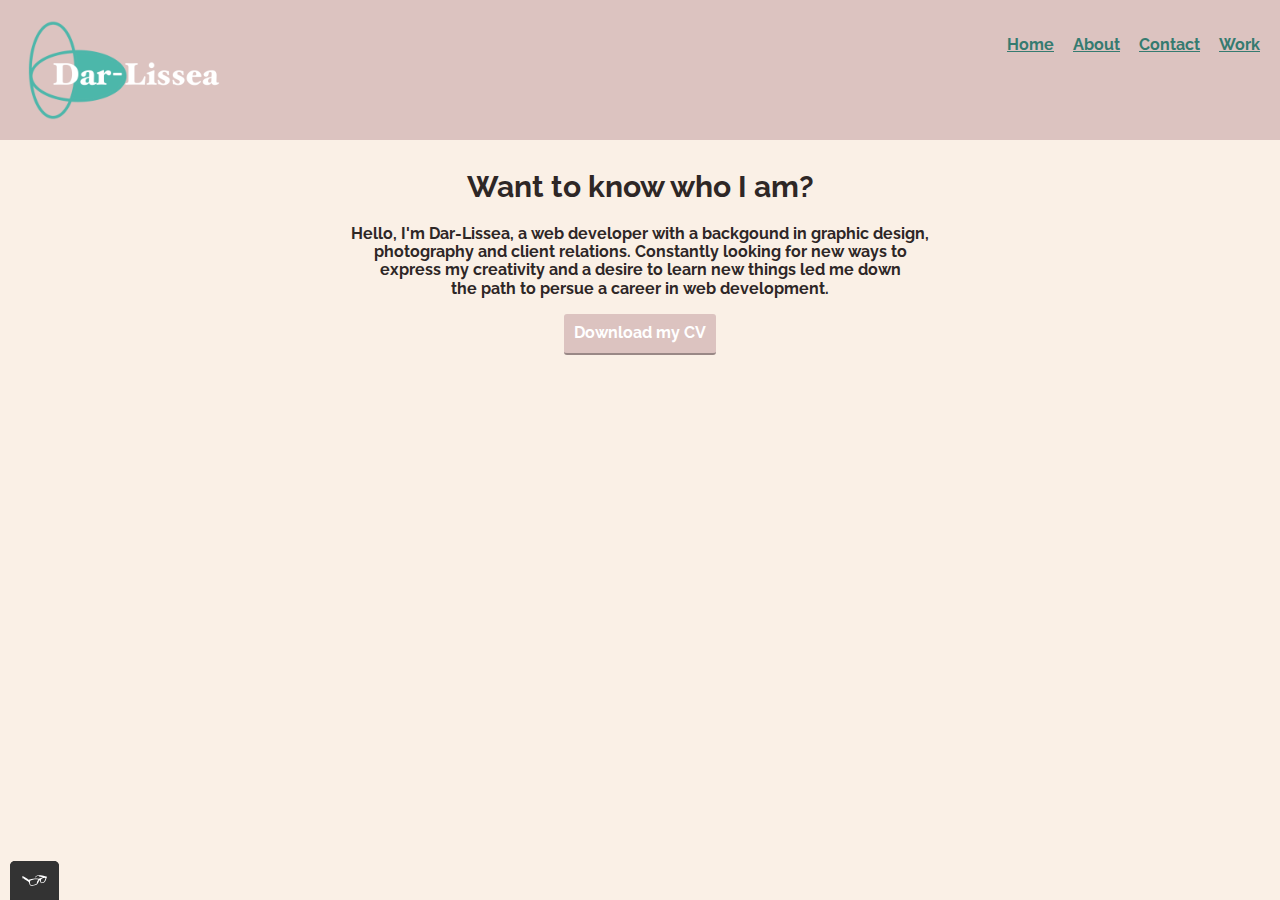
==== commit 0c731474: "change logo" ====
--- a/about.html
+++ b/about.html
@@ -10,7 +10,7 @@
 <body>
     <header class="page-header">
         <!--add a logo-->
-        <img src="img/logo.png" alt="logo" class="page-header_item">
+        <img src="img/logo2.png" alt="logo" class="page-header_item">
         <nav class="main-navigation page-header_item">
             <ul role="menubar" class="navigation-list">
                 <li role="presentation">
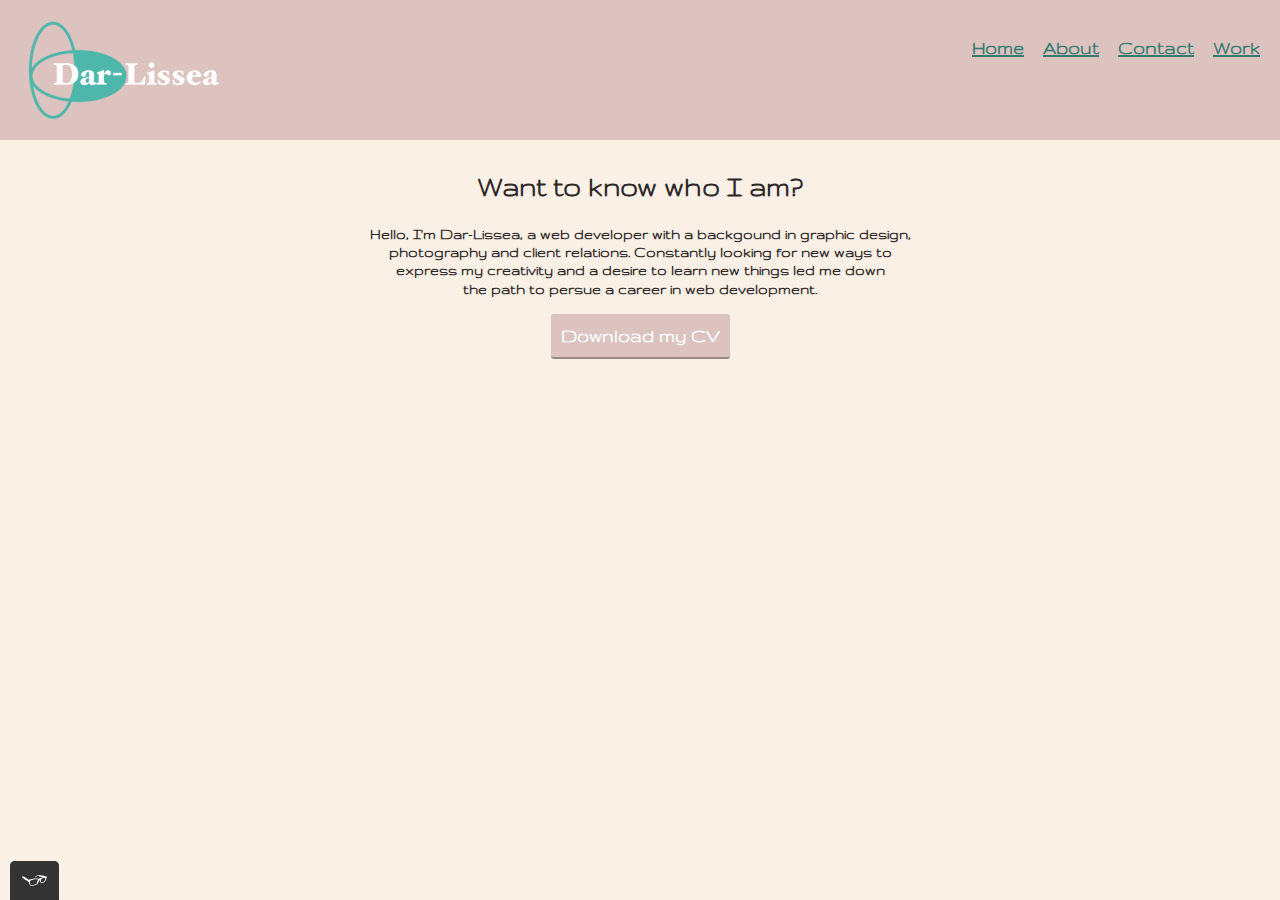
==== commit 77513b51: "change font" ====
--- a/about.html
+++ b/about.html
@@ -4,7 +4,7 @@
     <title>About me</title>
     <link rel="shortcut icon" type="image/png" href="img/arrow-32x32.png">
     <link rel="stylesheet" type="text/css" href="css/normalize.css">
-    <link href="https://fonts.googleapis.com/css2?family=Raleway:ital,wght@1,200&display=swap" rel="stylesheet">
+    <link href="https://fonts.googleapis.com/css2?family=Gruppo&family=Kanit:wght@300&family=Philosopher:ital,wght@0,400;0,700;1,400;1,700&family=Red+Hat+Display:ital,wght@0,300..900;1,300..900&display=swap" rel="stylesheet">
     <link rel="stylesheet" type="text/css" href="css/styles.css">
 </head>
 <body>
--- a/css/styles.css
+++ b/css/styles.css
@@ -23,7 +23,7 @@
 }
 /*colors used dark slate gray for backgound: #2F4F4F and lightgray:#2b2b2b for text*/
 body {
-    font-family: 'raleway', sans-serif;
+    font-family: 'Gruppo', sans-serif;
     font-weight: bold;
 }
 h1 {
@@ -40,6 +40,7 @@
 }
 a {
     color: var(--dark-green);
+    font-size: 20px;
 }
 a:visited {
     /* visited link */
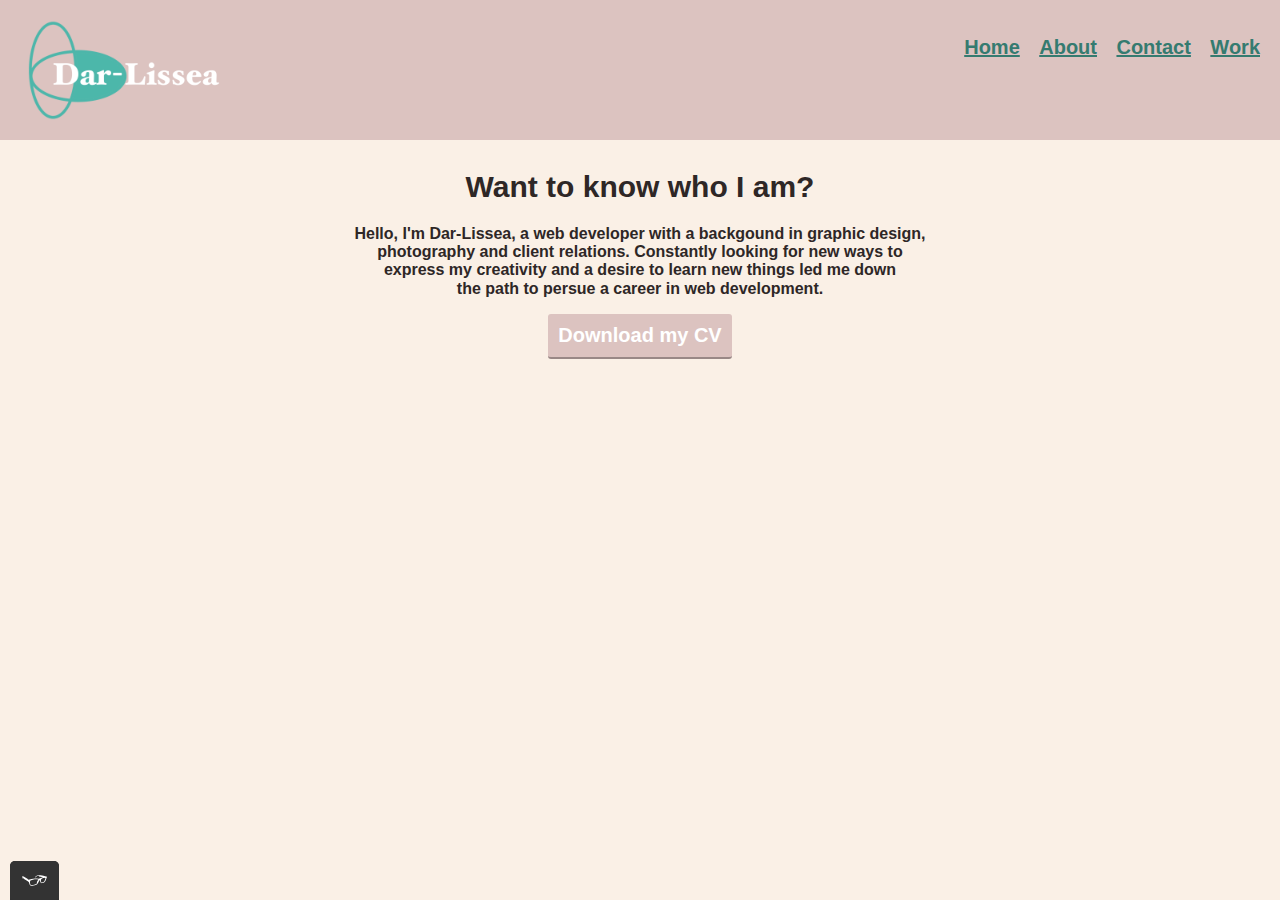
==== commit ad730015: "Merge branch 'gh-pages' into main" ====
--- a/about.html
+++ b/about.html
@@ -2,7 +2,7 @@
 <html>
 <head>
     <title>About me</title>
-    <link rel="shortcut icon" type="image/png" href="img/arrow-32x32.png">
+    <link rel="shortcut icon" type="image/png" href="img/initials-32x32.png">
     <link rel="stylesheet" type="text/css" href="css/normalize.css">
     <link href="https://fonts.googleapis.com/css2?family=Gruppo&family=Kanit:wght@300&family=Philosopher:ital,wght@0,400;0,700;1,400;1,700&family=Red+Hat+Display:ital,wght@0,300..900;1,300..900&display=swap" rel="stylesheet">
     <link rel="stylesheet" type="text/css" href="css/styles.css">
@@ -17,7 +17,7 @@
                     <a href="index.html" role="menuitem" class="navigation-list_item navigation-list_item--active">Home</a>
                 </li>
                 <li role="presentation">
-                    <a href="about.html"role="menuitem" class="navigation-list_item">About</a>
+                    <a href="about.html" role="menuitem" class="navigation-list_item">About</a>
                 </li>
                 <li role="presentation">
                     <a href="contact.html" role="menuitem" class="navigation-list_item">Contact</a>
@@ -75,4 +75,5 @@
         </tbody>
     </table> -->
     <script src="js/tota11y.min.js"></script>
-</body>+</body>
+</html>--- a/css/styles.css
+++ b/css/styles.css
@@ -20,11 +20,15 @@
 body {
     color: var(--dark-brown);
     background-color: var(--primary-color);
+ main
 }
 /*colors used dark slate gray for backgound: #2F4F4F and lightgray:#2b2b2b for text*/
 body {
     font-family: 'Gruppo', sans-serif;
     font-weight: bold;
+
+    font-family: 'raleway', sans-serif;
+gh-pages
 }
 h1 {
     font-size: 30px;
@@ -126,10 +130,15 @@
     margin: 50px 50px 0px 50px;
 }
 .grid_item {
+main
     background-color: var(--primary-color);
     padding: 20px;
     box-shadow: 0 0 18px #f7e4cb;
     border-radius: 15px;
+
+    background-color: var(--light-grey);
+    padding: 20px;
+ gh-pages
 }
 .grid_item:last-child {
     grid-column-start: 3;
@@ -184,6 +193,7 @@
 }
 .list {
     list-style-type: none;
+    padding: 0px;
 }
 
 /* Style inputs with type="text", select elements and textareas */
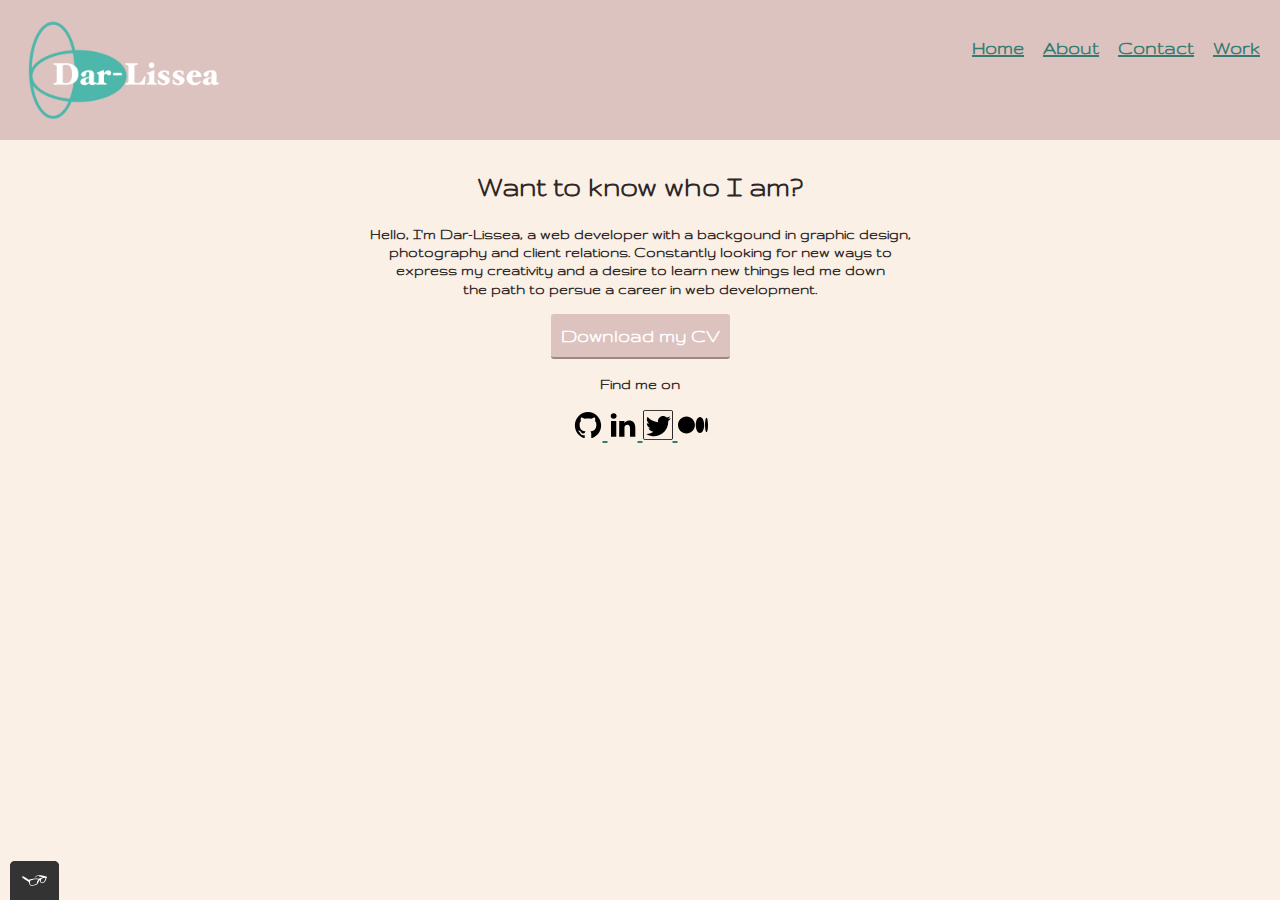
==== commit c7914142: "add footers to files" ====
--- a/about.html
+++ b/about.html
@@ -1,47 +1,69 @@
 <!DOCTYPE html>
 <html>
-<head>
+  <head>
     <title>About me</title>
-    <link rel="shortcut icon" type="image/png" href="img/initials-32x32.png">
-    <link rel="stylesheet" type="text/css" href="css/normalize.css">
-    <link href="https://fonts.googleapis.com/css2?family=Gruppo&family=Kanit:wght@300&family=Philosopher:ital,wght@0,400;0,700;1,400;1,700&family=Red+Hat+Display:ital,wght@0,300..900;1,300..900&display=swap" rel="stylesheet">
-    <link rel="stylesheet" type="text/css" href="css/styles.css">
-</head>
-<body>
+    <link rel="shortcut icon" type="image/png" href="img/initials-32x32.png" />
+    <link rel="stylesheet" type="text/css" href="css/normalize.css" />
+    <link
+      href="https://fonts.googleapis.com/css2?family=Gruppo&family=Kanit:wght@300&family=Philosopher:ital,wght@0,400;0,700;1,400;1,700&family=Red+Hat+Display:ital,wght@0,300..900;1,300..900&display=swap"
+      rel="stylesheet"
+    />
+    <link rel="stylesheet" type="text/css" href="css/styles.css" />
+  </head>
+  <body>
     <header class="page-header">
-        <!--add a logo-->
-        <img src="img/logo2.png" alt="logo" class="page-header_item">
-        <nav class="main-navigation page-header_item">
-            <ul role="menubar" class="navigation-list">
-                <li role="presentation">
-                    <a href="index.html" role="menuitem" class="navigation-list_item navigation-list_item--active">Home</a>
-                </li>
-                <li role="presentation">
-                    <a href="about.html" role="menuitem" class="navigation-list_item">About</a>
-                </li>
-                <li role="presentation">
-                    <a href="contact.html" role="menuitem" class="navigation-list_item">Contact</a>
-                </li>
-                <li role="presentation">
-                    <a href="work.html" role="menuitem" class="navigation-list_item">Work</a>
-                </li>
-            </ul>
-        </nav>
+      <!--add a logo-->
+      <img src="img/logo2.png" alt="logo" class="page-header_item" />
+      <nav class="main-navigation page-header_item">
+        <ul role="menubar" class="navigation-list">
+          <li role="presentation">
+            <a
+              href="index.html"
+              role="menuitem"
+              class="navigation-list_item navigation-list_item--active"
+              >Home</a
+            >
+          </li>
+          <li role="presentation">
+            <a href="about.html" role="menuitem" class="navigation-list_item"
+              >About</a
+            >
+          </li>
+          <li role="presentation">
+            <a href="contact.html" role="menuitem" class="navigation-list_item"
+              >Contact</a
+            >
+          </li>
+          <li role="presentation">
+            <a href="work.html" role="menuitem" class="navigation-list_item"
+              >Work</a
+            >
+          </li>
+        </ul>
+      </nav>
     </header>
     <div class="about">
-        <h1>Want to know who I am?</h1>
+      <h1>Want to know who I am?</h1>
 
-        <p>Hello, I'm Dar-Lissea, a web developer with a backgound in graphic design,<br>
-            photography and client relations. Constantly looking for new ways to<br>
-            express my creativity and a desire to learn new things led me down<br>
-            the path to persue a  career in web development. </p>
-        <!-- <ul class="list">
+      <p>
+        Hello, I'm Dar-Lissea, a web developer with a backgound in graphic
+        design,<br />
+        photography and client relations. Constantly looking for new ways to<br />
+        express my creativity and a desire to learn new things led me down<br />
+        the path to persue a career in web development.
+      </p>
+      <!-- <ul class="list">
             <li>Frontend development</li>
             <li>Backend development</li>
             <li>Test-driven development</li>
             <li>Hiking</li>
         </ul> -->
-        <a href="C:\Users\Darlissea Nobles\Documents\Job Preparation Course\Nobles, Dar-Lissea _Resume.pdf" class="button" download>Download my CV</a>
+      <a
+        href="C:\Users\Darlissea Nobles\Documents\Job Preparation Course\Nobles, Dar-Lissea _Resume.pdf"
+        class="button"
+        download
+        >Download my CV</a
+      >
     </div>
     <!-- <div>
 
@@ -74,6 +96,27 @@
             </tr>
         </tbody>
     </table> -->
+    <footer class="page-footer">
+      <p>Find me on</p>
+      <div class="social-media">
+        <!--add Github logo-->
+        <a href="https://github.com/Darnobles" target="_blank">
+          <img src="img/github_icon.svg" alt="Github" />
+        </a>
+        <!--add Linked in logo-->
+        <a href="https://www.linkedin.com/in/darlissea-nobles/" target="_blank">
+          <img src="img/linkedin_icon.svg" alt="Linked In" />
+        </a>
+        <!--add Twitter in logo-->
+        <a href="https://twitter.com/home" target="_blank">
+          <img src="img/twitter_icon.svg" alt="twitter" />
+        </a>
+        <!--add Medium in logo-->
+        <a href="https://medium.com/@darlissean" target="_blank">
+          <img src="img/medium_logo.svg" alt="medium" />
+        </a>
+      </div>
+    </footer>
     <script src="js/tota11y.min.js"></script>
-</body>
-</html>+  </body>
+</html>
--- a/css/styles.css
+++ b/css/styles.css
@@ -20,15 +20,11 @@
 body {
     color: var(--dark-brown);
     background-color: var(--primary-color);
- main
 }
 /*colors used dark slate gray for backgound: #2F4F4F and lightgray:#2b2b2b for text*/
 body {
     font-family: 'Gruppo', sans-serif;
     font-weight: bold;
-
-    font-family: 'raleway', sans-serif;
-gh-pages
 }
 h1 {
     font-size: 30px;
@@ -130,15 +126,10 @@
     margin: 50px 50px 0px 50px;
 }
 .grid_item {
-main
     background-color: var(--primary-color);
     padding: 20px;
     box-shadow: 0 0 18px #f7e4cb;
     border-radius: 15px;
-
-    background-color: var(--light-grey);
-    padding: 20px;
- gh-pages
 }
 .grid_item:last-child {
     grid-column-start: 3;
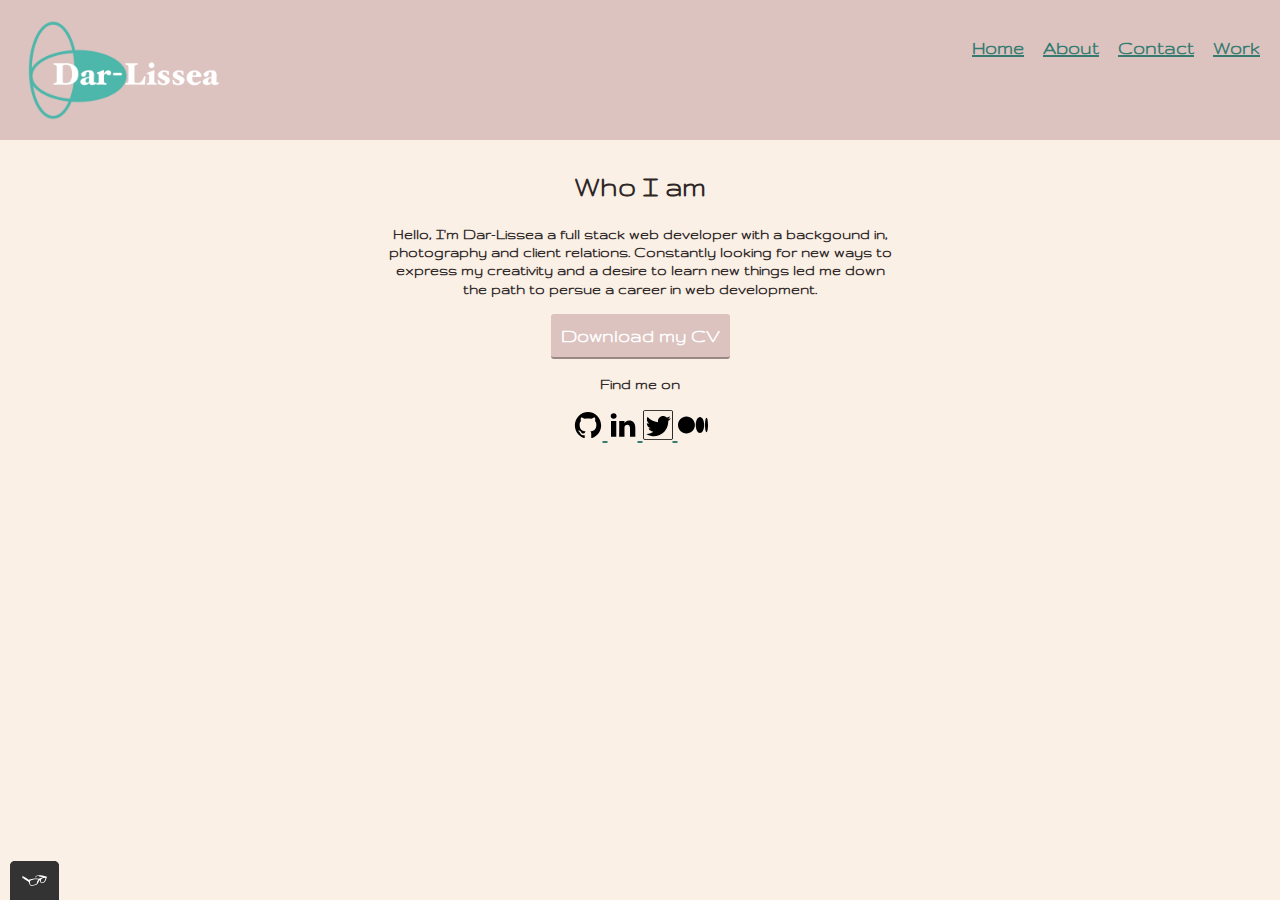
==== commit 4dec79a4: "change about me section" ====
--- a/about.html
+++ b/about.html
@@ -43,11 +43,10 @@
       </nav>
     </header>
     <div class="about">
-      <h1>Want to know who I am?</h1>
+      <h1>Who I am</h1>
 
       <p>
-        Hello, I'm Dar-Lissea, a web developer with a backgound in graphic
-        design,<br />
+        Hello, I'm Dar-Lissea a full stack web developer with a backgound in,<br />
         photography and client relations. Constantly looking for new ways to<br />
         express my creativity and a desire to learn new things led me down<br />
         the path to persue a career in web development.
